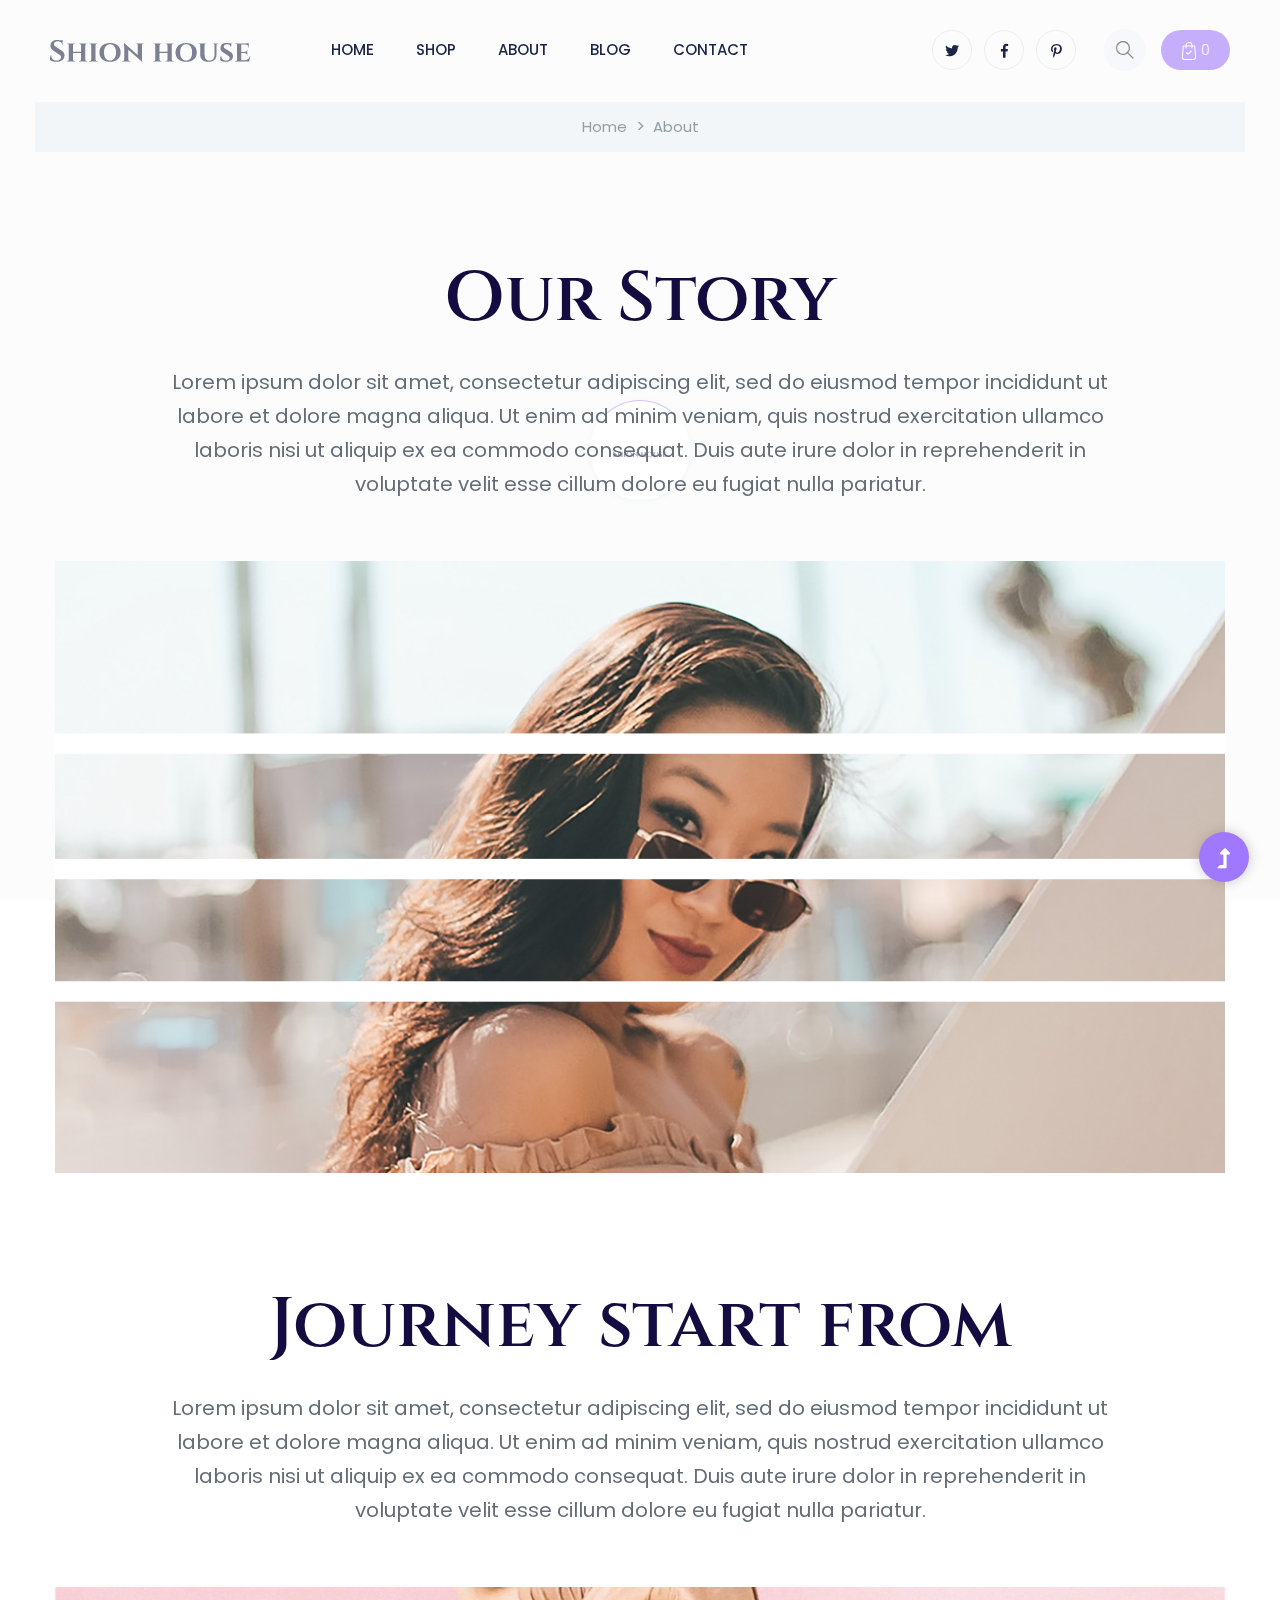
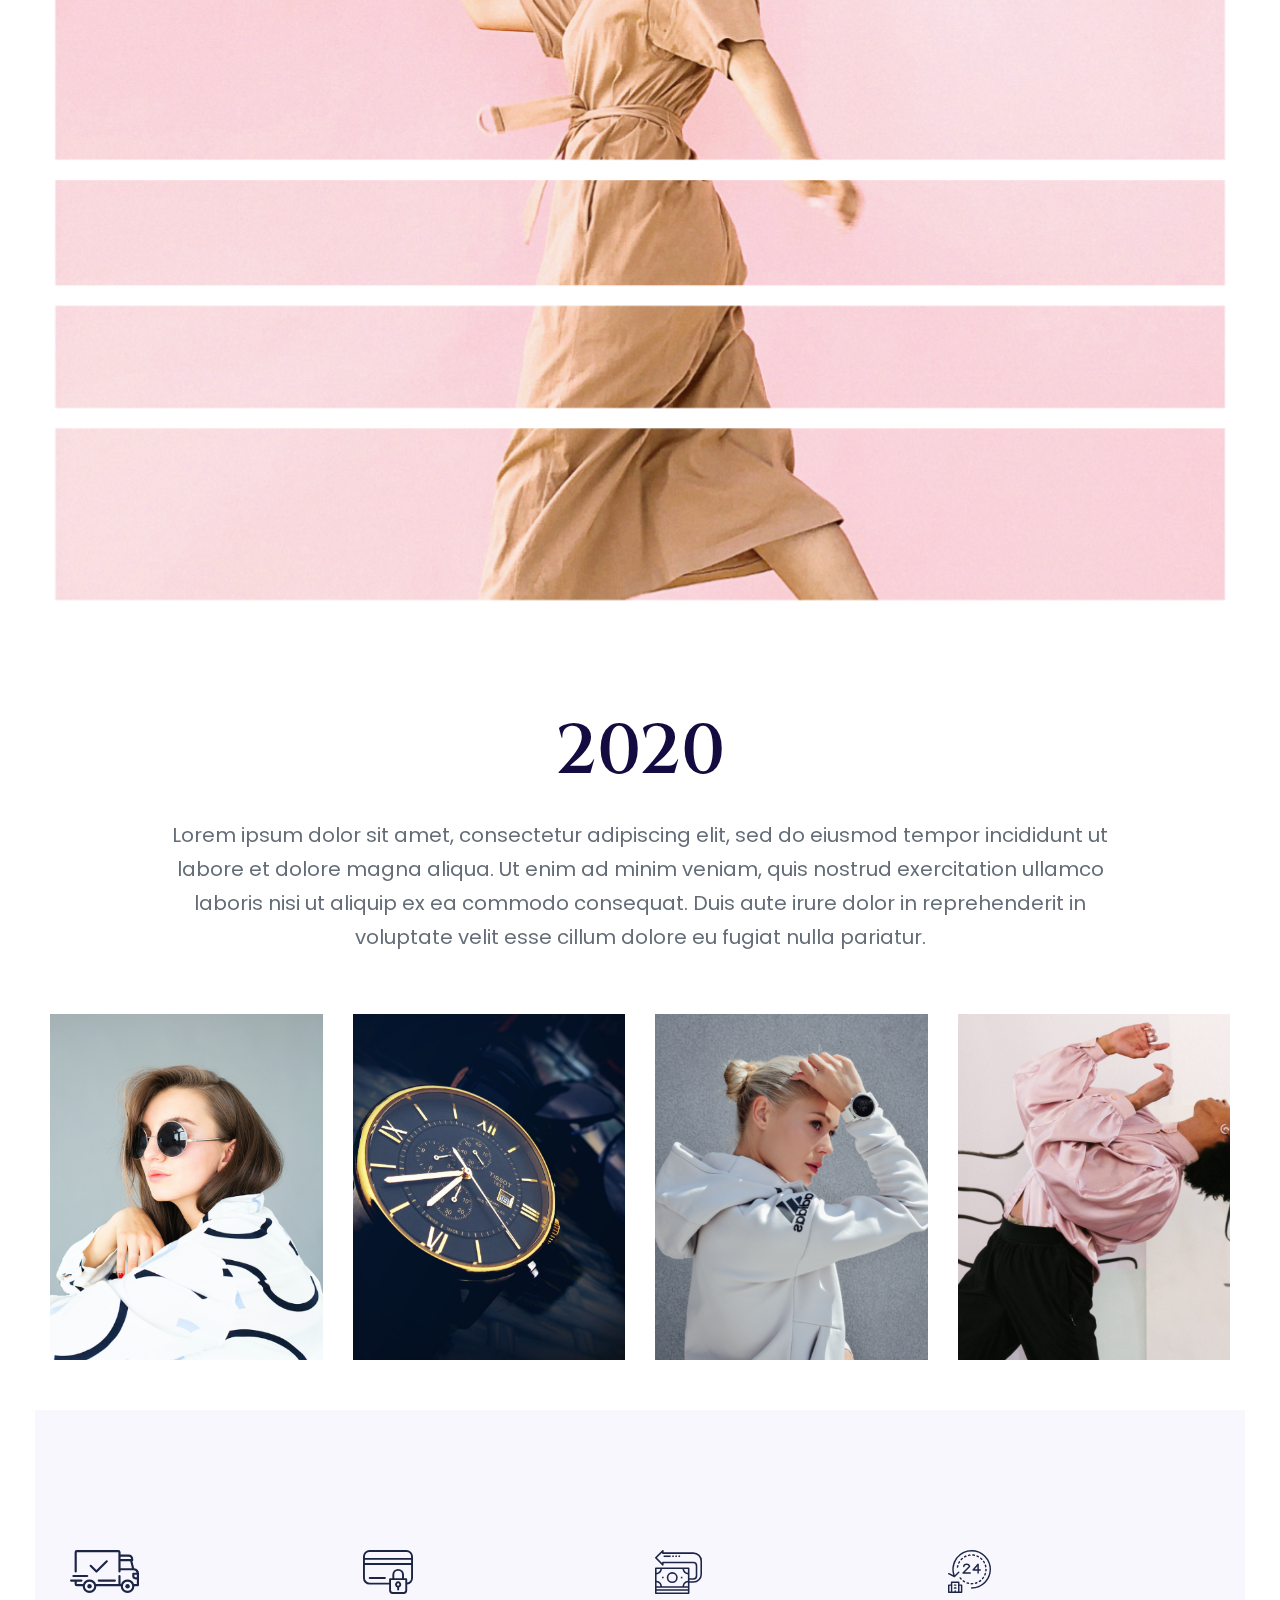
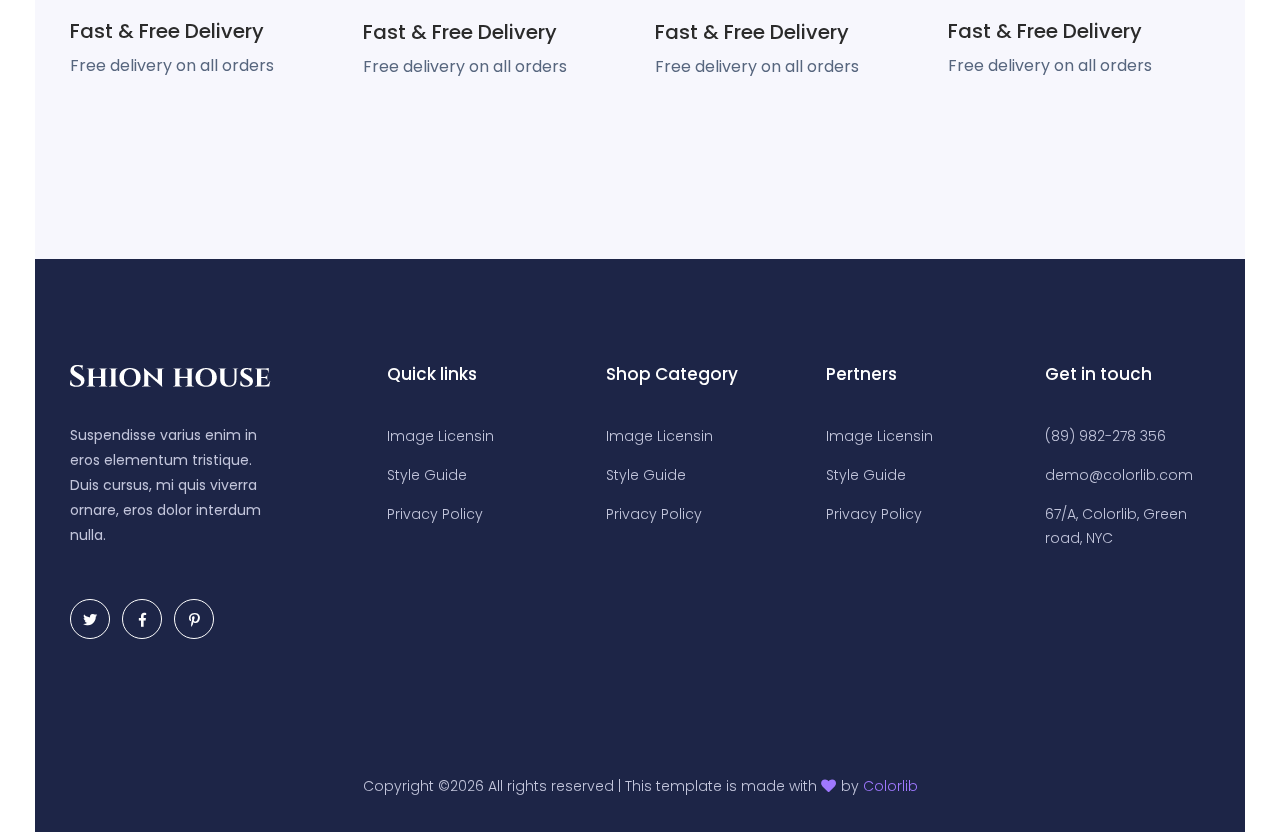
==== about.html @ b3ea2d1a "upload template" ====
<!doctype html>
<html class="no-js" lang="zxx">
<head>
    <meta charset="utf-8">
    <meta http-equiv="x-ua-compatible" content="ie=edge">
    <title>Fashion | Teamplate</title>
    <meta name="description" content="">
    <meta name="viewport" content="width=device-width, initial-scale=1">
    <link rel="manifest" href="site.webmanifest">
    <link rel="shortcut icon" type="image/x-icon" href="assets/img/favicon.ico">

    <!-- CSS here -->
    <link rel="stylesheet" href="assets/css/bootstrap.min.css">
    <link rel="stylesheet" href="assets/css/owl.carousel.min.css">
    <link rel="stylesheet" href="assets/css/slicknav.css">
    <link rel="stylesheet" href="assets/css/flaticon.css">
    <link rel="stylesheet" href="assets/css/progressbar_barfiller.css">
    <link rel="stylesheet" href="assets/css/gijgo.css">
    <link rel="stylesheet" href="assets/css/animate.min.css">
    <link rel="stylesheet" href="assets/css/animated-headline.css">
    <link rel="stylesheet" href="assets/css/magnific-popup.css">
    <link rel="stylesheet" href="assets/css/fontawesome-all.min.css">
    <link rel="stylesheet" href="assets/css/themify-icons.css">
    <link rel="stylesheet" href="assets/css/slick.css">
    <link rel="stylesheet" href="assets/css/nice-select.css">
    <link rel="stylesheet" href="assets/css/style.css">
    
</head>
<body class="full-wrapper">
    <!-- ? Preloader Start -->
    <div id="preloader-active">
        <div class="preloader d-flex align-items-center justify-content-center">
            <div class="preloader-inner position-relative">
                <div class="preloader-circle"></div>
                <div class="preloader-img pere-text">
                    <img src="assets/img/logo/loder.png" alt="">
                </div>
            </div>
        </div>
    </div>
    <!-- Preloader Start-->
    <header>
        <!-- Header Start -->
        <div class="header-area ">
            <div class="main-header header-sticky">
                <div class="container-fluid">
                    <div class="menu-wrapper d-flex align-items-center justify-content-between">
                        <div class="header-left d-flex align-items-center">
                            <!-- Logo -->
                            <div class="logo">
                                <a href="index.html"><img src="assets/img/logo/logo.png" alt=""></a>
                            </div>
                            <!-- Main-menu -->
                            <div class="main-menu  d-none d-lg-block">
                                <nav>
                                    <ul id="navigation">
                                        <li><a href="index.html">Home</a></li> 
                                        <li><a href="shop.html">shop</a></li>
                                        <li><a href="about.html">About</a></li>
                                        <li><a href="blog.html">Blog</a>
                                            <ul class="submenu">
                                                <li><a href="blog.html">Blog</a></li>
                                                <li><a href="blog_details.html">Blog Details</a></li>
                                                <li><a href="elements.html">Elements</a></li>
                                                <li><a href="product_details.html">Product Details</a></li>
                                            </ul>
                                        </li>
                                        <li><a href="contact.html">Contact</a></li>
                                    </ul>
                                </nav>
                            </div>   
                        </div>
                        <div class="header-right1 d-flex align-items-center">
                            <!-- Social -->
                            <div class="header-social d-none d-md-block">
                                <a href="#"><i class="fab fa-twitter"></i></a>
                                <a href="https://bit.ly/sai4ull"><i class="fab fa-facebook-f"></i></a>
                                <a href="#"><i class="fab fa-pinterest-p"></i></a>
                            </div>
                            <!-- Search Box -->
                            <div class="search d-none d-md-block">
                                <ul class="d-flex align-items-center">
                                    <li class="mr-15">
                                        <div class="nav-search search-switch">
                                            <i class="ti-search"></i>
                                        </div>
                                    </li>
                                    <li>
                                        <div class="card-stor">
                                            <img src="assets/img/gallery/card.svg" alt="">
                                            <span>0</span>
                                        </div>
                                    </li>
                                </ul>
                            </div>
                        </div>
                        <!-- Mobile Menu -->
                        <div class="col-12">
                            <div class="mobile_menu d-block d-lg-none"></div>
                        </div>
                    </div>
                </div>
            </div>
        </div>
        <!-- Header End -->
    </header>
    <!-- header end -->
    <main>
        <!-- breadcrumb Start-->
        <div class="page-notification">
            <div class="container">
                <div class="row">
                    <div class="col-lg-12">
                        <nav aria-label="breadcrumb">
                            <ol class="breadcrumb justify-content-center">
                                <li class="breadcrumb-item"><a href="index.html">Home</a></li>
                                <li class="breadcrumb-item"><a href="#">about</a></li> 
                            </ol>
                        </nav>
                    </div>
                </div>
            </div>
        </div>
        <!-- breadcrumb End-->
        <!-- About Area Start -->
        <div class="about-area">
            <div class="container">
                <div class="row justify-content-center">
                    <div class="col-lg-10">
                        <div class="section-tittle mb-60 text-center pt-10">
                            <h2>Our Story</h2>
                            <p class="pera">Lorem ipsum dolor sit amet, consectetur adipiscing elit, sed do eiusmod tempor incididunt ut labore et dolore magna aliqua. Ut enim ad minim veniam, quis nostrud exercitation ullamco laboris nisi ut aliquip ex ea commodo consequat. Duis aute irure dolor in reprehenderit in voluptate velit esse cillum dolore eu fugiat nulla pariatur.</p>
                        </div>
                    </div>
                    <div class="col-lg-12">
                        <div class="about-img pb-bottom">
                            <img src="assets/img/gallery/about1.png" alt="" class="w-100">
                        </div>
                    </div>
                </div>
                <div class="row justify-content-center">
                    <div class="col-lg-10">
                        <div class="section-tittle mb-60 text-center pt-10">
                            <h2>Journey start from</h2>
                            <p class="pera">Lorem ipsum dolor sit amet, consectetur adipiscing elit, sed do eiusmod tempor incididunt ut labore et dolore magna aliqua. Ut enim ad minim veniam, quis nostrud exercitation ullamco laboris nisi ut aliquip ex ea commodo consequat. Duis aute irure dolor in reprehenderit in voluptate velit esse cillum dolore eu fugiat nulla pariatur.</p>
                        </div>
                    </div>
                    <div class="col-lg-12">
                        <div class="about-img pb-bottom">
                            <img src="assets/img/gallery/about2.png" alt="" class="w-100">
                        </div>
                    </div>
                </div>
                <div class="row justify-content-center">
                    <div class="col-lg-10">
                        <div class="section-tittle mb-60 text-center pt-10">
                            <h2>2020</h2>
                            <p class="pera">Lorem ipsum dolor sit amet, consectetur adipiscing elit, sed do eiusmod tempor incididunt ut labore et dolore magna aliqua. Ut enim ad minim veniam, quis nostrud exercitation ullamco laboris nisi ut aliquip ex ea commodo consequat. Duis aute irure dolor in reprehenderit in voluptate velit esse cillum dolore eu fugiat nulla pariatur.</p>
                        </div>
                    </div>
                </div>
            </div>
        </div>
        <!-- About Area End -->
        <!--? Popular Items Start -->
        <div class="popular-items">
            <div class="container-fluid">
                <div class="row">
                    <div class="col-lg-3 col-md-6 col-sm-6">
                        <div class="single-popular-items mb-50 text-center">
                            <div class="popular-img">
                                <img src="assets/img/gallery/popular1.png" alt="">
                                <div class="img-cap">
                                    <span>Glasses</span>
                                </div>
                                <div class="favorit-items">
                                    <a href="#" class="btn">Shop Now</a>
                                </div>
                            </div>
                        </div>
                    </div>
                    <div class="col-lg-3 col-md-6 col-sm-6">
                        <div class="single-popular-items mb-50 text-center">
                            <div class="popular-img">
                                <img src="assets/img/gallery/popular2.png" alt="">
                                <div class="img-cap">
                                    <span>Watches</span>
                                </div>
                                <div class="favorit-items">
                                    <a href="#" class="btn">Shop Now</a>
                                </div>
                            </div>
                        </div>
                    </div>
                    <div class="col-lg-3 col-md-6 col-sm-6">
                        <div class="single-popular-items mb-50 text-center">
                            <div class="popular-img">
                                <img src="assets/img/gallery/popular3.png" alt="">
                                <div class="img-cap">
                                    <span>Jackets</span>
                                </div>
                                <div class="favorit-items">
                                    <a href="#" class="btn">Shop Now</a>
                                </div>
                            </div>
                        </div>
                    </div>
                    <div class="col-lg-3 col-md-6 col-sm-6">
                        <div class="single-popular-items mb-50 text-center">
                            <div class="popular-img">
                                <img src="assets/img/gallery/popular4.png" alt="">
                                <div class="img-cap">
                                    <span>Clothes</span>
                                </div>
                                <div class="favorit-items">
                                    <a href="#" class="btn">Shop Now</a>
                                </div>
                            </div>
                        </div>
                    </div>
                </div>
            </div>
        </div>
        <!-- Popular Items End -->
        <!--? Services Area Start -->
        <div class="categories-area section-padding40 gray-bg">
            <div class="container-fluid">
                <div class="row">
                    <div class="col-lg-3 col-md-6 col-sm-6">
                        <div class="single-cat mb-50">
                            <div class="cat-icon">
                                <img src="assets/img/icon/services1.svg" alt="">
                            </div>
                            <div class="cat-cap">
                                <h5>Fast & Free Delivery</h5>
                                <p>Free delivery on all orders</p>
                            </div>
                        </div>
                    </div>
                    <div class="col-lg-3 col-md-6 col-sm-6">
                        <div class="single-cat mb-50">
                            <div class="cat-icon">
                                <img src="assets/img/icon/services2.svg" alt="">
                            </div>
                            <div class="cat-cap">
                                <h5>Fast & Free Delivery</h5>
                                <p>Free delivery on all orders</p>
                            </div>
                        </div>
                    </div>
                    <div class="col-lg-3 col-md-6 col-sm-6">
                        <div class="single-cat mb-30">
                            <div class="cat-icon">
                                <img src="assets/img/icon/services3.svg" alt="">
                            </div>
                            <div class="cat-cap">
                                <h5>Fast & Free Delivery</h5>
                                <p>Free delivery on all orders</p>
                            </div>
                        </div>
                    </div>
                    <div class="col-lg-3 col-md-6 col-sm-6">
                        <div class="single-cat">
                            <div class="cat-icon">
                                <img src="assets/img/icon/services4.svg" alt="">
                            </div>
                            <div class="cat-cap">
                                <h5>Fast & Free Delivery</h5>
                                <p>Free delivery on all orders</p>
                            </div>
                        </div>
                    </div>
                </div>
            </div>
        </div>
        <!--? Services Area End -->
    </main>

    <footer>
        <!-- Footer Start-->
        <div class="footer-area footer-padding">
            <div class="container-fluid ">
                <div class="row d-flex justify-content-between">
                    <div class="col-xl-3 col-lg-3 col-md-8 col-sm-8">
                     <div class="single-footer-caption mb-50">
                       <div class="single-footer-caption mb-30">
                          <!-- logo -->
                          <div class="footer-logo mb-35">
                           <a href="index.html"><img src="assets/img/logo/logo2_footer.png" alt=""></a>
                       </div>
                       <div class="footer-tittle">
                           <div class="footer-pera">
                               <p>Suspendisse varius enim in eros elementum tristique. Duis cursus, mi quis viverra ornare, eros dolor interdum nulla.</p>
                           </div>
                       </div>
                       <!-- social -->
                       <div class="footer-social">
                        <a href="#"><i class="fab fa-twitter"></i></a>
                        <a href="https://bit.ly/sai4ull"><i class="fab fa-facebook-f"></i></a>
                        <a href="#"><i class="fab fa-pinterest-p"></i></a>
                    </div>
                </div>
            </div>
        </div>
        <div class="col-xl-2 col-lg-2 col-md-4 col-sm-4">
            <div class="single-footer-caption mb-50">
                <div class="footer-tittle">
                    <h4>Quick links</h4>
                    <ul>
                        <li><a href="#">Image Licensin</a></li>
                        <li><a href="#">Style Guide</a></li>
                        <li><a href="#">Privacy Policy</a></li>
                    </ul>
                </div>
            </div>
        </div>
        <div class="col-xl-2 col-lg-2 col-md-4 col-sm-4">
            <div class="single-footer-caption mb-50">
                <div class="footer-tittle">
                    <h4>Shop Category</h4>
                    <ul>
                        <li><a href="#">Image Licensin</a></li>
                        <li><a href="#">Style Guide</a></li>
                        <li><a href="#">Privacy Policy</a></li>
                    </ul>
                </div>
            </div>
        </div>
        <div class="col-xl-2 col-lg-2 col-md-4 col-sm-4">
            <div class="single-footer-caption mb-50">
                <div class="footer-tittle">
                    <h4>Pertners</h4>
                    <ul>
                        <li><a href="#">Image Licensin</a></li>
                        <li><a href="#">Style Guide</a></li>
                        <li><a href="#">Privacy Policy</a></li>
                    </ul>
                </div>
            </div>
        </div>
        <div class="col-xl-2 col-lg-3 col-md-4 col-sm-4">
            <div class="single-footer-caption mb-50">
                <div class="footer-tittle">
                    <h4>Get in touch</h4>
                    <ul>
                        <li><a href="#">(89) 982-278 356</a></li>
                        <li><a href="#">demo@colorlib.com</a></li>
                        <li><a href="#">67/A, Colorlib, Green road, NYC</a></li>
                    </ul>
                </div>
            </div>
        </div>
    </div>
</div>
</div>
<!-- footer-bottom area -->
<div class="footer-bottom-area">
    <div class="container">
        <div class="footer-border">
           <div class="row d-flex align-items-center">
               <div class="col-xl-12 ">
                   <div class="footer-copy-right text-center">
                       <p><!-- Link back to Colorlib can't be removed. Template is licensed under CC BY 3.0. -->
                          Copyright &copy;<script>document.write(new Date().getFullYear());</script> All rights reserved | This template is made with <i class="fa fa-heart" aria-hidden="true"></i> by <a href="https://colorlib.com" target="_blank">Colorlib</a>
                          <!-- Link back to Colorlib can't be removed. Template is licensed under CC BY 3.0. --></p>
                      </div>
                  </div>
              </div>
          </div>
      </div>
  </div>
  <!-- Footer End-->
</footer>
<!--? Search model Begin -->
<div class="search-model-box">
    <div class="h-100 d-flex align-items-center justify-content-center">
        <div class="search-close-btn">+</div>
        <form class="search-model-form">
            <input type="text" id="search-input" placeholder="Searching key.....">
        </form>
    </div>
</div>
<!-- Search model end -->
<!-- Scroll Up -->
<div id="back-top" >
    <a title="Go to Top" href="#"> <i class="fas fa-level-up-alt"></i></a>
</div>

<!-- JS here -->
<!-- Jquery, Popper, Bootstrap -->
<script src="./assets/js/vendor/modernizr-3.5.0.min.js"></script>
<script src="./assets/js/vendor/jquery-1.12.4.min.js"></script>
<script src="./assets/js/popper.min.js"></script>
<script src="./assets/js/bootstrap.min.js"></script>

<!-- Slick-slider , Owl-Carousel ,slick-nav -->
<script src="./assets/js/owl.carousel.min.js"></script>
<script src="./assets/js/slick.min.js"></script>
<script src="./assets/js/jquery.slicknav.min.js"></script>

<!-- One Page, Animated-HeadLin, Date Picker -->
<script src="./assets/js/wow.min.js"></script>
<script src="./assets/js/animated.headline.js"></script>
<script src="./assets/js/jquery.magnific-popup.js"></script>
<script src="./assets/js/gijgo.min.js"></script>

<!-- Nice-select, sticky,Progress -->
<script src="./assets/js/jquery.nice-select.min.js"></script>
<script src="./assets/js/jquery.sticky.js"></script>
<script src="./assets/js/jquery.barfiller.js"></script>

<!-- counter , waypoint,Hover Direction -->
<script src="./assets/js/jquery.counterup.min.js"></script>
<script src="./assets/js/waypoints.min.js"></script>
<script src="./assets/js/jquery.countdown.min.js"></script>
<script src="./assets/js/hover-direction-snake.min.js"></script>

<!-- contact js -->
<script src="./assets/js/contact.js"></script>
<script src="./assets/js/jquery.form.js"></script>
<script src="./assets/js/jquery.validate.min.js"></script>
<script src="./assets/js/mail-script.js"></script>
<script src="./assets/js/jquery.ajaxchimp.min.js"></script>

<!-- Jquery Plugins, main Jquery -->	
<script src="./assets/js/plugins.js"></script>
<script src="./assets/js/main.js"></script>

</body>
</html>
---- assets/css/flaticon.css ----
/*
  	Flaticon icon font: Flaticon
  	Creation date: 03/06/2020 12:20
  	*/

@font-face {
  font-family: "Flaticon";
  src: url("../fonts/Flaticon.eot");
  src: url("../fonts/Flaticon.eot?#iefix") format("embedded-opentype"),
       url("../fonts/Flaticon.woff2") format("woff2"),
       url("../fonts/Flaticon.woff") format("woff"),
       url("../fonts/Flaticon.ttf") format("truetype"),
       url("../fonts/Flaticon.svg#Flaticon") format("svg");
  font-weight: normal;
  font-style: normal;
}

@media screen and (-webkit-min-device-pixel-ratio:0) {
  @font-face {
    font-family: "Flaticon";
    src: url("../fonts/Flaticon.svg#Flaticon") format("svg");
  }
}

[class^="flaticon-"]:before, [class*=" flaticon-"]:before,
[class^="flaticon-"]:after, [class*=" flaticon-"]:after {   
  font-family: Flaticon;
font-style: normal;
}

.flaticon-null:before { content: "\f100"; }
.flaticon-null-1:before { content: "\f101"; }
.flaticon-null-2:before { content: "\f102"; }
.flaticon-null-3:before { content: "\f103"; }
---- assets/css/progressbar_barfiller.css ----
/* Custom Code skills */
.single-skill{
  display: flex;
}

.single-skill span {
	color: #79838b;
	font-size: 13px;
	font-weight: 300;
	letter-spacing: 0;
	margin-bottom: 14px;
	display: block;
}
.single-skill .bar-progress {
	width: 100%;
}
.single-skill .bar-title {
  width: 20%;
  margin-bottom: 19px;
}

.skills-content {
  padding-top: 200px;
  padding-left: 70px;
}

.skills-shape-bg {
  height: 651px;
  width: 868px;
  position: absolute;
  content: "";
  border: 2px solid #4d4d4d;
  left: 40%;
  top: 255px;
}

.skills-shape-bg::before {
  position: absolute;
  content: "";
  height: 465px;
  width: 300px;
  border: 2px solid #4d4d4d;
  left: -35%;
  top: 50%;
  transform: translateY(-50%);
  border-right: 0;
}



/* Default */
.barfiller {
	width: 100%;
	height: 10px;
	background: #f6f9fc;
  position: relative;
  border-radius: 5px;
}

.barfiller .fill {
  display: block;
  position: relative;
  width: 0px;
  height: 100%;
  background: #333;
  z-index: 1;
  border-radius: 5px;
}

.barfiller .tipWrap { display: none; }

.barfiller .tip {
  margin-top: -28px;
  padding: 2px 4px;
  font-size: 16px;
  color: #09cc7f;
  left: 0px;
  position: absolute;
  z-index: 2;
  background: transparent;
  font-weight: 800;
}

.barfiller .tip:after {
  border: solid;
  border-color: rgba(0,0,0,.8) transparent;
  border-width: 6px 6px 0 6px;
  content: "";
  display: block;
  position: absolute;
  left: 9px;
  top: 100%;
  z-index: 9;
  display: none;
  
}
---- assets/css/gijgo.css ----
.gj-button {
    background-color: #f5f5f5;
    border: 1px solid #ddd;
    color: #000;
    border-radius: 3px;
    padding: 6px 10px;
    cursor: pointer;
}

.gj-unselectable {
    -webkit-touch-callout: none;
    -webkit-user-select: none;
    -khtml-user-select: none;
    -moz-user-select: none;
    -ms-user-select: none;
    user-select: none;
}

.gj-row {
    display: -webkit-box;
    display: -ms-flexbox;
    display: flex;
    -ms-flex-wrap: wrap;
    flex-wrap: wrap;
}

.gj-margin-left-5 {
    margin-left: 5px;
}

.gj-margin-left-10 {
    margin-left: 10px;
}

.gj-width-full {
    width: 100%;
}

.gj-cursor-pointer {
    cursor: pointer;
}

.gj-text-align-center {
    text-align: center;
}

.gj-font-size-16 {
    font-size: 16px;
}

.gj-hidden {
    display: none;
}

/** Material Design */
.gj-button-md {
    background: 0 0;
    border: none;
    border-radius: 2px;
    color: rgba(0, 0, 0, 0.87);
    position: relative;
    height: 36px;
    margin: 0;
    min-width: 64px;
    padding: 0 16px;
    display: inline-block;
    font-family: "Roboto","Helvetica","Arial",sans-serif;
    font-size: 1rem;
    font-weight: 500;
    text-transform: uppercase;
    letter-spacing: 0;
    overflow: hidden;
    will-change: box-shadow;
    transition: box-shadow .2s cubic-bezier(.4,0,1,1),background-color .2s cubic-bezier(.4,0,.2,1),color .2s cubic-bezier(.4,0,.2,1);
    outline: none;
    cursor: pointer;
    text-decoration: none;
    text-align: center;
    line-height: 36px;
    vertical-align: middle;
    overflow: hidden;
    -webkit-user-select: none;
    -moz-user-select: none;
    -ms-user-select: none;
    user-select: none;
}

.gj-button-md:hover {
    background-color: rgba(158,158,158,.2);
}

.gj-button-md:disabled {
    color: rgba(0,0,0,.26);
    background: 0 0;
}

.gj-button-md .material-icons,
.gj-button-md .gj-icon {
    vertical-align: middle;
    /*font-size: 1.3rem;
    margin-right: 4px;*/
}

.gj-button-md.gj-button-md-icon {
    width: 24px;
    height: 31px;
    min-width: 24px;
    padding: 0px;
    display: table;
}

.gj-button-md.gj-button-md-icon .material-icons,
.gj-button-md.gj-button-md-icon .gj-icon {
    display: table-cell;
    margin-right: 0px;
    width: 24px;
    height: 24px;
}

.gj-button-md.active {
    background-color: rgba(158,158,158,.4);
}

.gj-button-md-group {
    position: relative;
    display: inline-block;
    vertical-align: middle;
}
.gj-textbox-md {
	/* border: none; */
	/* border-bottom: 1px solid rgba(0,0,0,.42); */
	display: block;
	font-family: "Helvetica","Arial",sans-serif;
	font-size: 16px;
	line-height: 16px;
	/* padding: 4px 0px; */
	margin: 0;
	/* width: 100%; */
	background: 0 0;
	/* text-align: ; */
	color: rgba(0,0,0,.87);
	padding-left: 44px;
	border: 1px solid #dca73a;
	/* padding: 15px 15px; */
	/* text-align: center; */
	width: 177px;
	height: 55px;
	border-radius: 5px;
}
.gj-textbox-md:focus,
.gj-textbox-md:active {
    /* border-bottom: 2px solid rgba(0,0,0,.42); */
    outline: none;
}

.gj-textbox-md::placeholder {
    color: #8e8e8e;
}

.gj-textbox-md:-ms-input-placeholder {
    color: #8e8e8e;
}

.gj-textbox-md::-ms-input-placeholder {
    color: #8e8e8e;
}

.gj-md-spacer-24 {
    min-width: 24px;
    width: 24px;
    display: inline-block;
}

.gj-md-spacer-32 {
    min-width: 32px;
    width: 32px;
    display: inline-block;
}

.gj-modal {
    position: fixed;
    top: 0;
    right: 0;
    bottom: 0;
    left: 0;
    z-index: 1203;
    display: none;
    overflow: hidden;
    -webkit-overflow-scrolling: touch;
    outline: 0;
    background-color: rgba(0, 0, 0, 0.54118);
    transition: 200ms ease opacity;
    will-change: opacity;
}

/* List */
ul.gj-list li [data-role="wrapper"] {
    display: table;
    width: 100%;
}

ul.gj-list li [data-role="checkbox"] {
    display: table-cell;
    vertical-align:middle;
    text-align:center;
}

ul.gj-list li [data-role="image"] {
    display: table-cell;
    vertical-align:middle;
    text-align:center;
}

ul.gj-list li [data-role="display"] {
    display: table-cell;
    vertical-align:middle;
    cursor: pointer;
}

ul.gj-list li [data-role="display"]:empty:before {
  content: "\200b"; /* unicode zero width space character */
}

/* List - Bootstrap */
ul.gj-list-bootstrap {
    padding-left: 0px;
    margin-bottom: 0px;
}

ul.gj-list-bootstrap li {
    padding: 0px;
}

ul.gj-list-bootstrap li [data-role="wrapper"] {
    padding: 0px 10px;
}

ul.gj-list-bootstrap li [data-role="checkbox"] {
    width: 24px;
    padding: 3px;
}

ul.gj-list-bootstrap li [data-role="image"] {
    width: 24px;
    height: 24px;
}

ul.gj-list-bootstrap li [data-role="display"] {
    padding: 8px 0px 8px 4px;
}

.list-group-item.active ul li, .list-group-item.active:focus ul li, .list-group-item.active:hover ul li {
    text-shadow: none;
    color:initial;
}

/* List - Material Design */
ul.gj-list-md {
    padding: 0px;
    list-style: none;
    list-style-type: none;
    line-height: 24px;
    letter-spacing: 0;
    color: #616161; /* Gray 700 */
}

ul.gj-list-md li {
    display: list-item;
    list-style-type: none;
    padding: 0px;
    min-height: unset;
    box-sizing: border-box;
    align-items: center;
    cursor: default;
    overflow: hidden;

    font-family: "Roboto","Helvetica","Arial",sans-serif;
    font-size: 16px;
    font-weight: 400;
    letter-spacing: .04em;
    line-height: 1;
    
    -webkit-flex-direction: row;
    -ms-flex-direction: row;
    flex-direction: row;
    -webkit-flex-wrap: nowrap;
    -ms-flex-wrap: nowrap;
    flex-wrap: nowrap;
}

ul.gj-list-md li [data-role="checkbox"] {
    height: 24px;
    width: 24px;
}

ul.gj-list-md li [data-role="image"] {
    height: 24px;
    width: 24px;
}

ul.gj-list-md li [data-role="display"] {
    padding: 8px 0px 8px 5px;
    order: 0;
    flex-grow: 2;
    text-decoration: none;
    box-sizing: border-box;
    align-items: center;
    text-align: left;
    color: rgba(0,0,0,.87);
}

ul.gj-list-md li.disabled>[data-role="wrapper"]>[data-role="display"] {
    color: #9E9E9E; /* Gray 500 */
}

.gj-list-md-active {
    background: #e0e0e0;
    color: #3f51b5;
}


/* Picker */
.gj-picker {
    position: absolute;
    z-index: 1203;
    background-color: #fff;
}

.gj-picker .selected {
    color: #fff;
}

/* Material Design */
.gj-picker-md {
    font-family: "Roboto","Helvetica","Arial",sans-serif;
    font-size: 16px;
    font-weight: 400;
    letter-spacing: .04em;
    line-height: 1;
    color: rgba(0,0,0,.87);
    border: 1px solid #E0E0E0;
}

.gj-modal .gj-picker-md {
    border: 0px;
}

.gj-picker-md [role="header"] {
    color: rgba(255, 255, 255, 0.54);
    display: flex;
    background: #2196f3;
    align-items: baseline;
    user-select: none;
    justify-content: center;
}

.gj-picker-md [role="footer"] {
    float: right;
    padding: 10px;
}

.gj-picker-md [role="footer"] button.gj-button-md {
    color: #2196f3;
    font-weight: bold;
    font-size: 13px;
}

/* Bootstrap */
.gj-picker-bootstrap {
    border-radius: 4px;
    border: 1px solid #E0E0E0;
}

.gj-picker-bootstrap .selected {
    color: #888;
}

.gj-picker-bootstrap [role="header"] {
    background: #eee;
    color: #AAA;
}
@font-face {
    font-family: 'gijgo-material';
    src: url('../fonts/gijgo-material.eot?235541');
    src: url('../fonts/gijgo-material.eot?235541#iefix') format('embedded-opentype'), url('../fonts/gijgo-material.ttf?235541') format('truetype'), url('../fonts/gijgo-material.woff?235541') format('woff'), url('../fonts/gijgo-material.svg?235541#gijgo-material') format('svg');
    font-weight: normal;
    font-style: normal;
}

.gj-icon {
    /* use !important to prevent issues with browser extensions that change fonts */
    font-family: 'gijgo-material' !important;
    font-size: 24px;
    speak: none;
    font-style: normal;
    font-weight: normal;
    font-variant: normal;
    text-transform: none;
    line-height: 1;
    /* Enable Ligatures ================ */
    letter-spacing: 0;
    -webkit-font-feature-settings: "liga";
    -moz-font-feature-settings: "liga=1";
    -moz-font-feature-settings: "liga";
    -ms-font-feature-settings: "liga" 1;
    font-feature-settings: "liga";
    -webkit-font-variant-ligatures: discretionary-ligatures;
    font-variant-ligatures: discretionary-ligatures;
    /* Better Font Rendering =========== */
    -webkit-font-smoothing: antialiased;
    -moz-osx-font-smoothing: grayscale;
}

.gj-icon.undo:before {
    content: "\e900";
}

.gj-icon.vertical-align-top:before {
    content: "\e901";
}

.gj-icon.vertical-align-center:before {
    content: "\e902";
}

.gj-icon.vertical-align-bottom:before {
    content: "\e903";
}

.gj-icon.arrow-dropup:before {
    content: "\e904";
}

.gj-icon.clock:before {
    content: "\e905";
}

.gj-icon.refresh:before {
    content: "\e906";
}

.gj-icon.last-page:before {
    content: "\e907";
}

.gj-icon.first-page:before {
    content: "\e908";
}

.gj-icon.cancel:before {
    content: "\e909";
}

.gj-icon.clear:before {
    content: "\e90a";
}

.gj-icon.check-circle:before {
    content: "\e90b";
}

.gj-icon.delete:before {
    content: "\e90c";
}

.gj-icon.arrow-upward:before {
    content: "\e90d";
}

.gj-icon.arrow-forward:before {
    content: "\e90e";
}

.gj-icon.arrow-downward:before {
    content: "\e90f";
}

.gj-icon.arrow-back:before {
    content: "\e910";
}

.gj-icon.list-numbered:before {
    content: "\e911";
}

.gj-icon.list-bulleted:before {
    content: "\e912";
}

.gj-icon.indent-increase:before {
    content: "\e913";
}

.gj-icon.indent-decrease:before {
    content: "\e914";
}

.gj-icon.redo:before {
    content: "\e915";
}

.gj-icon.align-right:before {
    content: "\e916";
}

.gj-icon.align-left:before {
    content: "\e917";
}

.gj-icon.align-justify:before {
    content: "\e918";
}

.gj-icon.align-center:before {
    content: "\e919";
}

.gj-icon.strikethrough:before {
    content: "\e91a";
}

.gj-icon.italic:before {
    content: "\e91b";
}

.gj-icon.underlined:before {
    content: "\e91c";
}

.gj-icon.bold:before {
    content: "\e91d";
}

.gj-icon.arrow-dropdown:before {
    content: "\e91e";
}

.gj-icon.done:before {
    content: "\e91f";
}

.gj-icon.pencil:before {
    content: "\e920";
}

.gj-icon.minus:before {
    content: "\e921";
}

.gj-icon.plus:before {
    content: "\e922";
}

.gj-icon.chevron-up:before {
    content: "\e923";
}

.gj-icon.chevron-right:before {
    content: "\e924";
}

.gj-icon.chevron-down:before {
    content: "\e925";
}

.gj-icon.chevron-left:before {
    content: "\e926";
}

.gj-icon.event:before {
    content: "\e927";
}
.gj-draggable {
    cursor: move;
}
.gj-resizable-handle {
    position: absolute;
    font-size: 0.1px;
    display: block;
    -ms-touch-action: none;
    touch-action: none;
    z-index: 1203;
}

.gj-resizable-n {
    cursor: n-resize;
    height: 7px;
    width: 100%;
    top: -5px;
    left: 0;
}
.gj-resizable-e {
    cursor: e-resize;
    width: 7px;
    right: -5px;
    top: 0;
    height: 100%;
}
.gj-resizable-s {
    cursor: s-resize;
    height: 7px;
    width: 100%;
    bottom: -5px;
    left: 0;
}
.gj-resizable-w {
	cursor: w-resize;
	width: 7px;
	left: -5px;
	top: 0;
	height: 100%;
}
.gj-resizable-se {
	cursor: se-resize;
	width: 12px;
	height: 12px;
	right: 1px;
	bottom: 1px;
}
.gj-resizable-sw {
	cursor: sw-resize;
	width: 9px;
	height: 9px;
	left: -5px;
	bottom: -5px;
}
.gj-resizable-nw {
	cursor: nw-resize;
	width: 9px;
	height: 9px;
	left: -5px;
	top: -5px;
}
.gj-resizable-ne {
	cursor: ne-resize;
	width: 9px;
	height: 9px;
	right: -5px;
	top: -5px;
}

.gj-dialog-footer {
    position: absolute;
    bottom: 0px;
    width: 100%;
    margin-top: 0px;
}

.gj-dialog-scrollable [data-role="body"] {
    overflow-x: hidden;
    overflow-y: scroll;
}

/** Bootstrap 3 **/
.gj-dialog-bootstrap {
    overflow: hidden;
    z-index: 1202;
}

.gj-dialog-bootstrap [data-role="title"] {
    display: inline;
}
.gj-dialog-bootstrap [data-role="close"] {
    line-height: 1.42857143;
}

/** Bootstrap 4 **/
.gj-dialog-bootstrap4 {
    overflow: hidden;
    z-index: 1202;
}

.gj-dialog-bootstrap4 [data-role="title"] {
    display: inline;
}
.gj-dialog-bootstrap4 [data-role="close"] {
    line-height: 1.5;
}

/** Material Design **/
.gj-dialog-md {
    background-color: #FFF;
    overflow: hidden;
    border: none;
    box-shadow: 0 11px 15px -7px rgba(0,0,0,.2), 0 24px 38px 3px rgba(0,0,0,.14), 0 9px 46px 8px rgba(0,0,0,.12);
    box-sizing: border-box;
    position: relative;
    display: -webkit-box;
    display: -webkit-flex;
    display: -ms-flexbox;
    display: flex;
    -webkit-box-orient: vertical;
    -webkit-box-direction: normal;
    -webkit-flex-direction: column;
    -ms-flex-direction: column;
    flex-direction: column;
    -webkit-background-clip: padding-box;
    background-clip: padding-box;
    outline: 0;
    z-index: 1202;
}

.gj-dialog-md-header {
    padding: 24px 24px 0px 24px;
    font-family: "Roboto","Helvetica","Arial",sans-serif;
}

.gj-dialog-md-title {
    margin: 0;
    font-weight: 400;
    display: inline;
    line-height: 28px;
    font-size: 20px;
}

.gj-dialog-md-close {
    -webkit-appearance: none;
    padding: 0;
    cursor: pointer;
    background: 0 0;
    border: 0;
    float: right;
    line-height: 28px;
    font-size: 28px;
}

.gj-dialog-md-body {
    padding: 20px 24px 24px 24px;
    color: rgba(0,0,0,.54);
    font-family: "Helvetica","Arial",sans-serif;
    font-size: 14px;
    font-weight: 400;
    line-height: 20px;
}

.gj-dialog-md-footer {
    padding: 8px 8px 8px 24px;
    display: -webkit-flex;
    display: -ms-flexbox;
    display: flex;
    -webkit-flex-direction: row-reverse;
    -ms-flex-direction: row-reverse;
    flex-direction: row-reverse;
    -webkit-flex-wrap: wrap;
    -ms-flex-wrap: wrap;
    flex-wrap: wrap;

    box-sizing: border-box;
}

.gj-dialog-md-footer>*:first-child {
    margin-right: 0;
}

.gj-dialog-md-footer>* {
    margin-right: 8px;
    height: 36px;
}
DIV.gj-grid-wrapper {
    margin: auto;
    position: relative;
    clear:both;
    z-index: 1;
}

TABLE.gj-grid {
    margin: auto;    
    border-collapse: collapse;
    width: 100%;
    table-layout: fixed;
}

TABLE.gj-grid THEAD TH [data-role="selectAll"] {
    margin: auto;
}

TABLE.gj-grid THEAD TH [data-role="title"] {
    display: inline-block;
}

TABLE.gj-grid THEAD TH [data-role="sorticon"] {
    display: inline-block;
}

TABLE.gj-grid THEAD TH {
    overflow: hidden;
    text-overflow: ellipsis;
}

TABLE.gj-grid.autogrow-header-row THEAD TH {
    overflow: auto;
    text-overflow: initial;
    white-space: pre-wrap;
    -ms-word-break: break-word;
    word-break: break-word;
}

TABLE.gj-grid > tbody > tr > td {
    overflow: hidden;
    position: relative;
}

table.gj-grid tbody div[data-role="display"] {
    vertical-align: middle;
    text-indent: 0;
    white-space: pre-wrap;
    -ms-word-break: break-word;
    word-break: break-word;
}

table.gj-grid.fixed-body-rows tbody div[data-role="display"] {
    overflow: hidden;
    text-overflow: ellipsis;
    white-space: nowrap;
    -ms-word-break: initial;
    word-break: initial;
}

table.gj-grid tfoot DIV[data-role="display"] {
    vertical-align: middle;
    text-indent: 0;
    display: flex;
}

TABLE.gj-grid .fa {
    padding: 2px;
}

TABLE.gj-grid > tbody > tr > td > div {
    padding: 2px;
    overflow: hidden;
}

DIV.gj-grid-wrapper DIV.gj-grid-loading-cover
{
    background: #BBBBBB;
    opacity: 0.5;
    position: absolute;
    vertical-align: middle;
}

DIV.gj-grid-wrapper DIV.gj-grid-loading-text
{
    position: absolute;
    font-weight: bold;
}

/* Bootstrap Theme */
table.gj-grid-bootstrap thead th {
    background-color: #f5f5f5;
    vertical-align:middle;
}

table.gj-grid-bootstrap thead th [data-role="sorticon"] {
    margin-left: 5px;
}

table.gj-grid-bootstrap thead th [data-role="sorticon"] i.gj-icon,
table.gj-grid-bootstrap thead th [data-role="sorticon"] i.material-icons {
    position: absolute;
    font-size: 20px;
    top: 15px;
}

table.gj-grid-bootstrap tbody tr td div[data-role="display"] {
    padding: 0px;
}

.gj-grid-bootstrap-4 .gj-checkbox-bootstrap {
    display: inline-block;
    padding-top: 2px;
}

.gj-grid-bootstrap-4 tbody tr.active {
    background-color: rgba(0,0,0,.075);
}

/* Material Design Theme */
.gj-grid-md {
    position: relative;
    border: 1px solid #e0e0e0;
    border-collapse: collapse;
    white-space: nowrap;
    font-size: 13px;
    font-family: "Roboto","Helvetica","Arial",sans-serif;
    background-color: #fff;
}

.gj-grid-md td:first-of-type, .gj-grid-md th:first-of-type {
    padding-left: 24px;
}

.gj-grid-md th {
    position: relative;
    vertical-align: bottom;
    font-weight: 700;
    line-height: 31px;
    letter-spacing: 0;
    height: 56px;
    font-size: 12px;
    color: rgba(0,0,0,.54);
    padding-bottom: 8px;
    box-sizing: border-box;
    padding: 12px 18px;
    text-align: right;
}

.gj-grid-md td {
    position: relative;
    height: 48px;
    border-top: 1px solid #e0e0e0;
    border-bottom: 1px solid #e0e0e0;
    padding: 12px 18px;
    box-sizing: border-box;
    text-align: left;
    color: rgba(0,0,0,.87);
}

.gj-grid-md tbody tr {
    position: relative;
    height: 48px;
    transition-duration: .28s;
    transition-timing-function: cubic-bezier(.4,0,.2,1);
    transition-property: background-color;
}

.gj-grid-md tbody tr:hover {
    background-color: #EEEEEE; /* Gray 200 */
}

.gj-grid-md tbody tr.gj-grid-md-select {
    background-color: #F5F5F5; /* Grey 100 */
}


table.gj-grid-md thead th [data-role="sorticon"] {
    margin-left: 5px;
}

table.gj-grid-md thead th [data-role="sorticon"] i.gj-icon,
table.gj-grid-md thead th [data-role="sorticon"] i.material-icons {
    position: absolute;
    font-size: 16px;
    top: 19px;
}

table.gj-grid-md thead th.gj-grid-select-all {
    padding-bottom: 3px;
}
/* Hide all prioritized columns by default */
@media only all {
	th.display-1120,
	td.display-1120,
	th.display-960,
	td.display-960,
	th.display-800,
	td.display-800,
	th.display-640,
	td.display-640,
	th.display-480,
	td.display-480,
	th.display-320,
	td.display-320 {
		display: none;
	}
}

/* Show at 320px (20em x 16px) */
@media screen and (min-width: 20em) {
	TABLE.gj-grid-bootstrap th.display-320,
	TABLE.gj-grid-bootstrap td.display-320 {
		display: table-cell;
	}
}
/* Show at 480px (30em x 16px) */
@media screen and (min-width: 30em) {
	TABLE.gj-grid-bootstrap th.display-480,
	TABLE.gj-grid-bootstrap td.display-480 {
		display: table-cell;
	}
}
/* Show at 640px (40em x 16px) */
@media screen and (min-width: 40em) {
	TABLE.gj-grid-bootstrap th.display-640,
	TABLE.gj-grid-bootstrap td.display-640 {
		display: table-cell;
	}
}
/* Show at 800px (50em x 16px) */
@media screen and (min-width: 50em) {
	TABLE.gj-grid-bootstrap th.display-800,
	TABLE.gj-grid-bootstrap td.display-800 {
		display: table-cell;
	}
}
/* Show at 960px (60em x 16px) */
@media screen and (min-width: 60em) {
	TABLE.gj-grid-bootstrap th.display-960,
	TABLE.gj-grid-bootstrap td.display-960 {
		display: table-cell;
	}
}
/* Show at 1,120px (70em x 16px) */
@media screen and (min-width: 70em) {
	TABLE.gj-grid-bootstrap th.display-1120,
	TABLE.gj-grid-bootstrap td.display-1120 {
		display: table-cell;
	}
}

/* Material Design Theme */
.gj-grid-md tfoot tr th {
    padding-right: 14px;
}

.gj-grid-md tfoot tr[data-role="pager"] .gj-grid-mdl-pager-label {
    padding-left: 5px;
    padding-right: 5px;
}

.gj-grid-md tfoot tr[data-role="pager"] .gj-dropdown-md {
    margin-left: 12px;
}

.gj-grid-md tfoot tr[data-role="pager"] .gj-dropdown-md [role="presenter"] {
    font-size: 12px;
    font-weight: bold;
    color: rgba(0,0,0,.54);
}

.gj-grid-md tfoot tr[data-role="pager"] .gj-dropdown-md [role="presenter"] [role="display"] {
    text-align: right;
}

.gj-grid-md tfoot tr[data-role="pager"] .gj-grid-md-limit-select {
    margin-left: 10px;
    font-size: 12px;
    font-weight: bold;
    color: rgba(0,0,0,.54);
}

/* Bootstrap */
.gj-grid-bootstrap tfoot tr[data-role="pager"] th {
    line-height: 30px;
    background-color: #f5f5f5;
}

.gj-grid-bootstrap tfoot tr[data-role="pager"] th > div > div {
    margin-right: 5px;
}

.gj-grid-bootstrap tfoot tr[data-role="pager"] th > div > button {
    margin-right: 5px;
}

.gj-grid-bootstrap-4 tfoot tr[data-role="pager"] th > div button {
    height: 34px;
}

.gj-grid-bootstrap-4 tfoot tr[data-role="pager"] th div .gj-dropdown-bootstrap-4 .gj-dropdown-expander-mi .gj-icon {
    top: 5px;
}

.gj-grid-bootstrap-3 tfoot tr[data-role="pager"] th > div > input {
    margin-right: 5px;
    width: 40px;
    text-align: right;
    display: inline-block;
    font-weight: bold;
}

.gj-grid-bootstrap-4 tfoot tr[data-role="pager"] th > div > div.input-group {
    width: 40px;
}

.gj-grid-bootstrap-4 tfoot tr[data-role="pager"] th > div > div.input-group input {
    text-align: right;
    font-weight: bold;
    height: 34px;
    padding-top: 2px;
    padding-bottom: 6px;
}

.gj-grid-bootstrap tfoot tr[data-role="pager"] th > div > select {
    display: inline-block;
    margin-right: 5px;
    width: 60px;
}

.gj-grid-bootstrap tfoot tr[data-role="pager"] th .gj-dropdown-bootstrap .gj-list-bootstrap [data-role="display"] {
    line-height: 14px;
}

.gj-grid-bootstrap tfoot tr[data-role="pager"] th .gj-dropdown-bootstrap [role="presenter"] [role="display"] {
    font-weight: bold;
}

.gj-grid-bootstrap tfoot tr[data-role="pager"] th .gj-dropdown-bootstrap-3 [role="presenter"] {
    padding: 2px 8px;
}

.gj-grid-bootstrap tfoot tr[data-role="pager"] th .gj-dropdown-bootstrap-4 [role="presenter"] {
    padding: 1px 8px;
}
.gj-grid thead tr th div.gj-grid-column-resizer-wrapper {
    position: relative;
    width: 100%;
    height: 0px; 
    top: 0px; 
    left: 0px; 
    padding: 0px;
}

span.gj-grid-column-resizer {
    position: absolute;
    right: 0px;
    width: 10px;
    top: -100px;
    height: 300px;
    z-index: 1203;
    cursor: e-resize;
}

.gj-grid-resize-cursor {
    cursor: e-resize;
}
.gj-grid-md tbody tr.gj-grid-top-border td {
  border-top: 2px solid #777;
}
.gj-grid-md tbody tr.gj-grid-bottom-border td {
  border-bottom: 2px solid #777;
}

.gj-grid-bootstrap tbody tr.gj-grid-top-border td {
  border-top: 2px solid #777;
}
.gj-grid-bootstrap tbody tr.gj-grid-bottom-border td {
  border-bottom: 2px solid #777;
}
.gj-grid-md thead tr th.gj-grid-left-border,
.gj-grid-md tbody tr td.gj-grid-left-border
{
    border-left: 3px solid #777;
}
.gj-grid-md thead tr th.gj-grid-right-border,
.gj-grid-md tbody tr td.gj-grid-right-border
{
    border-right: 3px solid #777;
}

.gj-grid-bootstrap thead tr th.gj-grid-left-border,
.gj-grid-bootstrap tbody tr td.gj-grid-left-border
{
    border-left: 5px solid #ddd;
}
.gj-grid-bootstrap thead tr th.gj-grid-right-border,
.gj-grid-bootstrap tbody tr td.gj-grid-right-border
{
    border-right: 5px solid #ddd;
}
.gj-dirty {
    position: absolute;
    top: 0px;
    left: 0px;
    border-style: solid;
    border-width: 3px;
    border-color: #f00 transparent transparent #f00;
    padding: 0;
    overflow: hidden;
    vertical-align: top;
}

/* Material Design */
.gj-grid-md tbody tr td.gj-grid-management-column {
    padding: 3px;
}

.gj-grid-md tbody tr td[data-mode="edit"] {
    padding: 0px 18px;
}

.gj-grid-md tbody .gj-dropdown-md [role="presenter"] [role="display"] {
    padding: 0px;
}

/* Bootstrap */
.gj-grid-bootstrap tbody tr td[data-mode="edit"] {
    padding: 0px;
}

.gj-grid-bootstrap tbody tr td[data-mode="edit"] [data-role="edit"] {
    padding: 0px;
}

/* Bootstrap 3 */
.gj-grid-bootstrap-3 tbody tr td.gj-grid-management-column {
    padding: 3px;
}

.gj-grid-bootstrap-3 tbody tr td[data-mode="edit"] {
    height: 38px;
}

.gj-grid-bootstrap-3 tbody tr td[data-mode="edit"] [data-role="edit"] input[type="text"] {
    height: 37px;
    padding: 8px;
}

.gj-grid-bootstrap-3 tbody tr td[data-mode="edit"] .gj-dropdown-bootstrap [role="presenter"] {
    border: 0px;
    border-radius: 0px;
    height: 37px;
    padding-left: 8px;
}

.gj-grid-bootstrap-3 tbody tr td[data-mode="edit"] .gj-datepicker-bootstrap {
    height: 37px;
}

.gj-grid-bootstrap-3 tbody tr td[data-mode="edit"] .gj-datepicker-bootstrap [role="input"] {
    height: 37px;
    border:0px;
    border-radius: 0px;
}

.gj-grid-bootstrap-3 tbody tr td[data-mode="edit"] .gj-datepicker-bootstrap [role="right-icon"] {
    border:0px;
    border-radius: 0px;
}

.gj-grid-bootstrap-3 tbody tr td[data-mode="edit"] .gj-checkbox-bootstrap {
    display: inline-block;
    padding-top: 10px;
    height: 32px;
}

/* Bootstrap 4 */
.gj-grid-bootstrap-4 tbody tr td.gj-grid-management-column {
    padding: 6px;
}

.gj-grid-bootstrap-4 tbody tr td[data-mode="edit"] [data-role="edit"] input[type="text"] {
    height: 48px;
    padding-left: 12px;
}

.gj-grid-bootstrap-4 tbody tr td[data-mode="edit"] .gj-dropdown-bootstrap [role="presenter"] {
    border: 0px;
    border-radius: 0px;
    height: 48px;
    padding-left: 12px;
    font-family: -apple-system,system-ui,BlinkMacSystemFont,"Segoe UI",Roboto,"Helvetica Neue",Arial,sans-serif;
}

.gj-grid-bootstrap-4 tbody tr td[data-mode="edit"] .gj-dropdown-bootstrap-4 [role="expander"].gj-dropdown-expander-mi .gj-icon,
.gj-grid-bootstrap-4 tbody tr td[data-mode="edit"] .gj-dropdown-bootstrap-4 [role="expander"].gj-dropdown-expander-mi .material-icons {
    top: 13px;
}

.gj-grid-bootstrap-4 tbody tr td[data-mode="edit"] .gj-datepicker-bootstrap {
    height: 48px;
}

.gj-grid-bootstrap-4 tbody tr td[data-mode="edit"] .gj-datepicker-bootstrap [role="input"] {
    height: 48px;
    border:0px;
    border-radius: 0px;
}

.gj-grid-bootstrap-4 tbody tr td[data-mode="edit"] .gj-datepicker-bootstrap [role="right-icon"] {
    background-color: #fff;
}

.gj-grid-bootstrap-4 tbody tr td[data-mode="edit"] .gj-datepicker-bootstrap [role="right-icon"] button {
    border: 0px;
    border-radius: 0px;
    width: 43px;
    position: relative;
}

.gj-grid-bootstrap-4 tbody tr td[data-mode="edit"] .gj-datepicker-bootstrap [role="right-icon"] .gj-icon,
.gj-grid-bootstrap-4 tbody tr td[data-mode="edit"] .gj-datepicker-bootstrap [role="right-icon"] .material-icons {
    top: 13px;
    left: 10px;
    font-size: 24px;
}

.gj-grid-bootstrap-4 tbody tr td[data-mode="edit"] .gj-checkbox-bootstrap {
    display: inline-block;
    padding-top: 15px;
    height: 42px;
}
.gj-grid-md thead tr[data-role="filter"] th {
    border-top: 1px solid #e0e0e0;
}

div.gj-grid-wrapper div.gj-grid-bootstrap-toolbar {
    background-color: #f5f5f5;
    padding: 8px;
    font-weight: bold;
    border: 1px solid #ddd;
}

div.gj-grid-wrapper div.gj-grid-bootstrap-4-toolbar {
    background-color: #f5f5f5;
    padding: 12px;
    font-weight: bold;
    border: 1px solid #ddd;
}

div.gj-grid-wrapper div.gj-grid-md-toolbar {
    font-weight: bold;
    font-size: 24px;
    font-family: "Helvetica","Arial",sans-serif;
    background-color: rgb(255, 255, 255);
    
    border-top: 1px solid #e0e0e0;
    border-left: 1px solid #e0e0e0;
    border-right: 1px solid #e0e0e0;
    border-bottom: 0px;
    border-collapse: collapse;

    padding: 0 18px 0px 18px;
    line-height: 56px;
}
table.gj-grid-scrollable tbody {
    overflow-y: auto;
    overflow-x: hidden;
    display: block;
}

/* Material Design */
table.gj-grid-md.gj-grid-scrollable {
    border-bottom: 0px;
}

table.gj-grid-md.gj-grid-scrollable tbody {
    border-right: 1px solid #e0e0e0;
    border-bottom: 1px solid #e0e0e0;
}

table.gj-grid-md.gj-grid-scrollable tfoot {
    border-bottom: 1px solid #e0e0e0;
}

/* Bootstrap 3 */
table.gj-grid-bootstrap.gj-grid-scrollable {
    border-bottom: 0px;
}

table.gj-grid-bootstrap.gj-grid-scrollable tbody {
    border-right: 1px solid #ddd;
    border-bottom: 1px solid #ddd;
}

table.gj-grid-bootstrap.gj-grid-scrollable tbody tr[data-role="row"]:first-child td {
    border-top: 0px;
}

table.gj-grid-bootstrap.gj-grid-scrollable tbody tr[data-role="row"] td:first-child {
    border-left: 0px;
}

table.gj-grid-bootstrap.gj-grid-scrollable tbody tr[data-role="row"] td:last-child {
    border-right: 0px;
}

table.gj-grid-bootstrap.gj-grid-scrollable tfoot {
    border-bottom: 1px solid #ddd;
}

ul.gj-list li [data-role="spacer"] {
    display: table-cell;
}

ul.gj-list li [data-role="expander"] {
    display: table-cell;
    vertical-align:middle;
    text-align:center;
    cursor: pointer;
}

[data-type="tree"] ul li [data-role="expander"].gj-tree-material-icons-expander {
    width: 24px;
}

[data-type="tree"] ul li [data-role="expander"].gj-tree-font-awesome-expander {
    width: 24px;
}

[data-type="tree"] ul li [data-role="expander"].gj-tree-glyphicons-expander {
    width: 24px;
}

[data-type="tree"] ul li [data-role="expander"].gj-tree-glyphicons-expander .glyphicon {
    top: 4px;
    height: 24px;
}

/* Bootstrap Theme */
.gj-tree-bootstrap-3 ul.gj-list-bootstrap li {
    border: 0px;
    border-radius: 0px;
    color: #333;
}

.gj-tree-bootstrap-3 ul.gj-list-bootstrap li.active {
    color: #fff;
}

.gj-tree-bootstrap-3 ul.gj-list-bootstrap li.disabled {
    color: #777;
    background-color: #eee;
}

.gj-tree-bootstrap-4 ul.gj-list-bootstrap li {
    border: 0px;
    border-radius: 0px;
    color: #212529;
}

.gj-tree-bootstrap-4 ul.gj-list-bootstrap li.active {
    color: #fff;
}

.gj-tree-bootstrap-4 ul.gj-list-bootstrap li.disabled {
    color: #868e96;
}

.gj-tree-bootstrap-4 ul.gj-list-bootstrap li ul.gj-list-bootstrap {
    width: 100%;
}

.gj-tree-bootstrap-border ul.gj-list-bootstrap li {
    border: 1px solid #ddd;
}

.gj-tree-bootstrap-border ul.gj-list-bootstrap li ul.gj-list-bootstrap li {
    border-left: 0px;
    border-right: 0px;
}

.gj-tree-bootstrap-border ul.gj-list-bootstrap li:first-child {
    border-top-left-radius: 4px;
    border-top-right-radius: 4px;
}

.gj-tree-bootstrap-border ul.gj-list-bootstrap li:last-child {
    border-bottom-left-radius: 4px;
    border-bottom-right-radius: 4px;
}

.gj-tree-bootstrap-border ul.gj-list-bootstrap li ul.gj-list-bootstrap li:first-child {
    border-top-left-radius: 0px;
    border-top-right-radius: 0px;
}

.gj-tree-bootstrap-border ul.gj-list-bootstrap li ul.gj-list-bootstrap li:last-child {
    border-bottom: 0px;
    border-bottom-left-radius: 0px;
    border-bottom-right-radius: 0px;
}

ul.gj-list-bootstrap li [data-role="expander"].gj-tree-material-icons-expander {
    padding-top: 8px;
    padding-bottom: 4px;
}

ul.gj-list-bootstrap li [data-role="expander"].gj-tree-material-icons-expander .gj-icon {
    width: 24px;
    height: 24px;
}

/* Material Design Theme */
ul.gj-list-md li.disabled > [data-role="wrapper"] > [data-role="expander"] {
    color: #9E9E9E; /* Gray 500 */
}

.gj-tree-md-border ul.gj-list-md li {
    border: 1px solid #616161; /* Gray 700 */
    margin-bottom: -1px;
}

.gj-tree-md-border ul.gj-list-md li ul.gj-list-md li {
    border-left: 0px;
    border-right: 0px;
}

.gj-tree-md-border ul.gj-list-md li ul.gj-list-md li:last-child {
    border-bottom: 0px;
}
.gj-tree-drop-above {    
    border-top: 1px solid #000;
}

.gj-tree-drop-below {
    border-bottom: 1px solid #000;
}

.gj-tree-bootstrap-3 ul.gj-list-bootstrap li [data-role="wrapper"].drop-above {
    border-top: 2px solid #000;
}

.gj-tree-bootstrap-3 ul.gj-list-bootstrap li [data-role="wrapper"].drop-below {
    border-bottom: 2px solid #000;
}

.gj-tree-bootstrap-4 ul.gj-list-bootstrap li [data-role="wrapper"].drop-above {
    border-top: 2px solid #000;
}

.gj-tree-bootstrap-4 ul.gj-list-bootstrap li [data-role="wrapper"].drop-below {
    border-bottom: 2px solid #000;
}

.gj-tree-drag-el {
    padding: 0px;
    margin: 0px;
    z-index: 1203;
}

.gj-tree-drag-el li {
    padding: 0px;
    margin: 0px;
}

.gj-tree-drag-el [data-role="wrapper"] {
    cursor: move;
    display: table;
}

.gj-tree-drag-el [data-role="indicator"] {
    width: 14px;
    padding: 0px 3px;
    display: table-cell;
    vertical-align: middle;
    text-align: center;
}

.gj-tree-bootstrap-drag-el li.list-group-item {
    border: 0px;
    background: unset;
}

.gj-tree-bootstrap-drag-el [data-role="indicator"] {
    width: 24px;
    height: 24px;
    padding: 0px;
}

.gj-tree-md-drag-el [data-role="indicator"] {
    width: 24px;
    height: 24px;
    padding: 0px;
}
/* Bootstrap */
.gj-checkbox-bootstrap {
    min-width: 0;
    font-size: 0;
    font-weight: normal;
    margin: 0px;
    text-align: center;
    width: 18px;
    height: 18px;
    position: relative;
    display: inline;
}

.gj-checkbox-bootstrap input[type="checkbox"] {
    display: none;
    margin-bottom: -12px;
}

.gj-checkbox-bootstrap span {
    background: #fff;
    display: block;
    content: " ";
    width: 18px;
    height: 18px;
    line-height: 11px;
    font-size: 11px;
    padding: 2px;
    color: #555555;
    border: 1px solid #CCCCCC;
    border-radius: 3px;
    transition: box-shadow 0.2s linear, border-color 0.2s linear;
    cursor: pointer;
    margin: auto;
}

.gj-checkbox-bootstrap input[type="checkbox"]:focus + span:before {
    outline: 0;
    box-shadow: 0 0 0 0 #66afe9, 0 0 6px rgba(102, 175, 233, .6);
    border-color: #66afe9;
}

.gj-checkbox-bootstrap input[type="checkbox"][disabled] + span {
    opacity: 0.6;
    cursor: not-allowed;
}

/* Bootstrap 4 */
.gj-checkbox-bootstrap.gj-checkbox-bootstrap-4 span {
    line-height: 16px;
    padding: 0px;
}

.gj-checkbox-bootstrap-4.gj-checkbox-material-icons input[type="checkbox"]:checked + span:after {
    font-size: 16px;
}

.gj-checkbox-bootstrap-4.gj-checkbox-material-icons input[type="checkbox"]:indeterminate + span:after {
    font-size: 16px;
}

/* Material Design */
.gj-checkbox-md {
    min-width: 0;
    font-size: 0;
    font-weight: normal;
    margin: 0px;
    text-align: center;
    width: 16px;
    height: 16px;
    position: relative;
}

.gj-checkbox-md input[type="checkbox"] {
    display: none;
    margin-bottom: -12px;
}

.gj-checkbox-md span {
    display: inline-block;
    box-sizing: border-box;
    width: 16px;
    height: 16px;
    margin: 0;
    cursor: pointer;
    overflow: hidden;
    border: 2px solid #616161; /* Gray 700 */
    border-radius: 2px;
    z-index: 2;
}

.gj-checkbox-md input[type="checkbox"]:checked + span {
    border: 2px solid #536DFE; /* Indigo A200 */
}

.gj-checkbox-md input[type="checkbox"]:checked + span:after {
    color: #FFF;
    background-color: #536DFE; /* Indigo A200 */
    position: absolute;
    left: 1px;
    top: -15px;
}

.gj-checkbox-md input[type="checkbox"]:indeterminate + span {
    border: 2px solid #616161; /* Gray 700 */
}

.gj-checkbox-md input[type="checkbox"]:indeterminate + span:after {    
    color: #616161;/*color: rgba(0, 0, 0, 1);*/
    position: absolute;
    left: 1px;
    top: -15px;
}

.gj-checkbox-md input[type="checkbox"][disabled] + span {
    border: 2px solid #9E9E9E;
}

.gj-checkbox-md input[type="checkbox"][disabled] + span:after {
    background-color: #9E9E9E;
}

.gj-checkbox-md input[type="checkbox"][disabled]:indeterminate + span:after {
    color: #FFFFFF;
}

/* Material Icons */
.gj-checkbox-material-icons input[type="checkbox"]:checked + span:after {
    content: "\e91f";
    font-size: 14px;
    font-weight: bold;
    white-space: pre;
}

.gj-checkbox-material-icons input[type="checkbox"]:indeterminate + span:after {
    content: "\e921";
    font-size: 14px;
    font-weight: bold;
    white-space: pre;
}

/* Glyphicons */
.gj-checkbox-glyphicons input[type="checkbox"]:checked + span:after {
    display: inline-block;
    font-family: 'Glyphicons Halflings';
    content: "\e013 ";
}

.gj-checkbox-glyphicons input[type="checkbox"]:indeterminate + span:after {
    display: inline-block;
    font-family: 'Glyphicons Halflings';
    content: "\2212 ";
    padding-right: 1px;
}

/* fontawesome */
.gj-checkbox-fontawesome .fa {
    font-size: 14px;
}
.gj-checkbox-bootstrap.gj-checkbox-fontawesome .fa {
    line-height: 18px;
}

.gj-checkbox-fontawesome input[type="checkbox"]:checked + span:before {
    content: "\f00c ";
}

.gj-checkbox-fontawesome input[type="checkbox"]:indeterminate + span:before {
    content: "\f068 ";
}
.gj-editor [role="body"] {
    overflow: auto;
    outline: 0px solid transparent;
    box-sizing: border-box;
}

/* Material Design */
.gj-editor-md {
    padding: 7px;
    font-family: "Roboto","Helvetica","Arial",sans-serif;
    font-size: 14px;
    font-weight: 500;
    letter-spacing: 0;
    border: 1px solid rgba(158,158,158,.2);
}

.gj-editor-md [role="toolbar"] {
    margin-bottom: 7px;
}

.gj-editor-md [role="toolbar"] .gj-button-md {
    min-width: 54px;
    margin-right: 5px;
}

.gj-editor-md [role="toolbar"] .gj-button-md .gj-icon {
    width: 24px;
    height: 24px;
}

.gj-editor-md [role="body"] {
    border: 1px solid rgba(158,158,158,.2);
}

.gj-editor-md p {
    margin: 0;
    padding: 0;
}

.gj-editor-md blockquote {
    font-size: 14px;
}

/* Bootstrap */
.gj-editor-bootstrap {
    padding: 7px;
    border: 1px solid #eceeef;
}

.gj-editor-bootstrap [role="toolbar"] {
    margin-bottom: 7px;
}

.gj-editor-bootstrap [role="toolbar"] .btn-group {
    margin-right: 10px;
}

.gj-editor-bootstrap [role="toolbar"] button {
    height: 36px;
}

.gj-editor-bootstrap [role="body"] {
    border: 1px solid #eceeef;
}

.gj-editor-bootstrap p {
    margin: 0;
    padding: 0;
}

.gj-editor-bootstrap blockquote {
    font-size: 14px;
}
.gj-dropdown {
    position: relative;
    border-collapse: separate;
}

.gj-dropdown [role="presenter"] {
    display: table;
    cursor: pointer;
    outline: none;
    position: relative;
}

.gj-dropdown [role="presenter"] [role="display"] {
    display: table-cell;
    text-align: left;
    width: 100%;
}

.gj-dropdown [role="presenter"] [role="expander"] {
    display: table-cell;
    vertical-align:middle;
    text-align:center;
    width: 24px;
    height: 24px;
}

/* Material Design */
.gj-dropdown-md [role="presenter"] {
    font-family: "Roboto","Helvetica","Arial",sans-serif;
    font-size: 16px;
    font-weight: 400;
    letter-spacing: .04em;
    line-height: 1;
    color: rgba(0,0,0,.87);
    padding: 0px;
    border: 0px;
    border-bottom: 1px solid rgba(0,0,0,.42);
    background: transparent;
}

.gj-dropdown-md [role="presenter"]:focus,
.gj-dropdown-md [role="presenter"]:active {
    border-bottom: 2px solid rgba(0,0,0,.42);
}

.gj-dropdown-md [role="presenter"] [role="display"] {
    padding: 4px 0px;
    line-height: 18px;
}

.gj-dropdown-md [role="presenter"] [role="display"] .placeholder {
    color: #8e8e8e;
}

.gj-dropdown-list-md {
    position: absolute;
    top: 0px;
    left: 0px;
    background-color: #f5f5f5;
    color: #000;
    margin: 0px;
    z-index: 1203;
}

.gj-dropdown-list-md li:hover, .gj-dropdown-list-md li.active {
    background-color: #eee;
}

/* Bootstrap */
.gj-dropdown-bootstrap [role="presenter"] [role="display"] {
    padding-right: 5px;
}

.gj-dropdown-bootstrap [role="presenter"] [role="expander"] {
    padding-left: 5px;
}

.gj-dropdown-bootstrap [role="presenter"] [role="expander"].gj-dropdown-expander-mi {
    width: 24px;
}

.gj-dropdown-bootstrap-3 [role="presenter"] [role="display"] {
    line-height: 20px;
}

.gj-dropdown-bootstrap-3 [role="presenter"] [role="display"] .placeholder {
    color: #9999b3;
}

.gj-dropdown-bootstrap-3 [role="presenter"] [role="expander"] {
    width: 20px;
    height: 20px;
}

.gj-dropdown-bootstrap-3 [role="presenter"] [role="expander"].gj-dropdown-expander-mi .gj-icon,
.gj-dropdown-bootstrap-3 [role="presenter"] [role="expander"].gj-dropdown-expander-mi .material-icons {
    top: 5px;
    right: 10px;
    position: absolute;
}

.gj-dropdown-bootstrap-4 [role="presenter"] {
    border: 1px solid #ced4da;
}

.gj-dropdown-bootstrap-4 [role="presenter"] [role="display"] {
    line-height: 24px;
}

.gj-dropdown-bootstrap-4 [role="presenter"] [role="expander"].gj-dropdown-expander-mi .gj-icon,
.gj-dropdown-bootstrap-4 [role="presenter"] [role="expander"].gj-dropdown-expander-mi .material-icons {
    top: 7px;
    right: 10px;
    position: absolute;
}

.gj-dropdown-list-bootstrap {
    position: absolute;
    top: 32px;
    left: 0px;
    margin: 0px;
    z-index: 1203;
}
.gj-datepicker [role="input"]::-ms-clear {
    display: none;
}

.gj-datepicker [role="right-icon"] {
    cursor: pointer;
}

.gj-picker div[role="navigator"] {
    display: -webkit-box;
    display: -ms-flexbox;
    display: flex;
    -ms-flex-wrap: wrap;
    flex-wrap: wrap;
}

.gj-picker div[role="navigator"] div {
    cursor: pointer;
    position: relative;
    flex-basis: 0;
    -webkit-box-flex: 1;
    -ms-flex-positive: 1;
    flex-grow: 1;
    max-width: 100%;
}

.gj-picker div[role="navigator"] div[role="period"] {
    width: 100%;
    text-align: center;
}

/* Material Design */
.gj-datepicker-md {
	font-family: "Roboto","Helvetica","Arial",sans-serif;
	font-size: 16px;
	font-weight: 400;
	letter-spacing: .04em;
	line-height: 1;
	color: #9d9d9d;
    position: relative;
    /* background-image: url(../img/logo/date-picker-icon.png); */
}
.gj-datepicker-md [role="right-icon"] {
	position: absolute;
	left: 13px;
	top: 16px;
	font-size: 24px;
}

.gj-datepicker-md.small .gj-textbox-md {
    font-size: 14px;
}

.gj-datepicker-md.small .gj-icon {
    font-size: 22px;
}

.gj-datepicker-md.large .gj-textbox-md {
    font-size: 18px;
}

.gj-datepicker-md.large .gj-icon {
    font-size: 28px;
}

.gj-picker-md.datepicker [role="header"] {
    padding: 20px 20px;
    display: block;
}

.gj-picker-md.datepicker [role="header"] [role="year"] {
    font-size: 17px;
    padding-bottom: 5px;
    cursor: pointer;
}

.gj-picker-md.datepicker [role="header"] [role="date"] {
    font-size: 36px;
    cursor: pointer;
}

.gj-picker-md div[role="navigator"] {
    height: 42px;
    line-height: 42px;
}

.gj-picker div[role="navigator"] div[role="period"] {
    font-weight: bold;
    font-size: 15px;
}

.gj-picker-md div[role="navigator"] div:first-child {
    max-width: 42px;
}

.gj-picker-md div[role="navigator"] div:last-child {
    max-width: 42px;
}

.gj-picker-md div[role="navigator"] div i.gj-icon,
.gj-picker-md div[role="navigator"] div i.material-icons {
    position: absolute;
    top: 8px;
}

.gj-picker-md div[role="navigator"] div:first-child i.gj-icon,
.gj-picker-md div[role="navigator"] div:first-child i.material-icons {
    left: 10px;
}

.gj-picker-md div[role="navigator"] div:last-child i.gj-icon,
.gj-picker-md div[role="navigator"] div:last-child i.material-icons {
    right: 11px;
}

.gj-picker-md table thead {
    color: #9E9E9E; /* Gray 500 */
}

.gj-picker-md table tr th div,
.gj-picker-md table tr td div {
    display: block;
    width: 40px;
    height: 40px;
    line-height: 40px;
    font-size: 13px;
    text-align: center;
    vertical-align: middle;
}

[type="year"].gj-picker-md table tr td div,
[type="decade"].gj-picker-md table tr td div,
[type="century"].gj-picker-md table tr td div {
    width: 73px;
    height: 73px;
    line-height: 73px;
    cursor: pointer;
}

.gj-picker-md table tr td.gj-cursor-pointer div:hover {
    background: #EEEEEE;
    border-radius: 50%;
    color: rgba(0,0,0,.87);
}

.gj-picker-md table tr td.other-month div,
.gj-picker-md table tr td.disabled div {
    color: #BDBDBD; /* Gray 400 */
}

.gj-picker-md table tr td.focused div {
    background: #E0E0E0; /* Gray 300 */
    border-radius: 50%;
}

.gj-picker-md table tr td.today div {
    color: #1976D2;
}

.gj-picker-md table tr td.selected.gj-cursor-pointer div {
    color: #FFFFFF;
    background: #1976D2; /* Blue 700 */
    border-radius: 50%;
}

.gj-picker-md table tr td.calendar-week div {
    font-weight: bold;
}

/* Bootstrap */
.gj-datepicker-bootstrap :focus,
.gj-datepicker-bootstrap :active {
    box-shadow: none;
}

.gj-picker-bootstrap {
    border: 1px solid rgba(0,0,0,0.15);
    border-radius: 4px;
    padding: 4px;
}

.gj-modal .gj-picker-bootstrap {
    padding: 0px;
}

.gj-picker-bootstrap.datepicker [role="header"] {
    padding: 10px 20px;
    display: block;
}

.gj-picker-bootstrap.datepicker [role="header"] [role="year"] {
    font-size: 15px;
    cursor: pointer;
}

.gj-picker-bootstrap [role="header"] [role="date"] {
    font-size: 24px;
    cursor: pointer;
}

.gj-modal .gj-picker-bootstrap.datepicker [role="body"] {
    padding: 15px;
}

.gj-picker-bootstrap div[role="navigator"] {
    height: 30px;
    line-height: 30px;
    text-align: center;
}

.gj-picker-bootstrap div[role="navigator"] div:first-child {
    max-width: 30px;
}

.gj-picker-bootstrap div[role="navigator"] div:last-child {
    max-width: 30px;
}

.gj-picker-bootstrap table tr td div,
.gj-picker-bootstrap table tr th div {
    display: block;
    width: 30px;
    height: 30px;
    line-height: 30px;
    text-align: center;
    vertical-align: middle;
}

[type="year"].gj-picker-bootstrap table tr td div,
[type="decade"].gj-picker-bootstrap table tr td div,
[type="century"].gj-picker-bootstrap table tr td div {
    width: 53px;
    height: 53px;
    line-height: 53px;
    cursor: pointer;
}

.gj-picker-bootstrap table tr th div i,
.gj-picker-bootstrap table tr th div span {
    line-height: 30px;
}

.gj-picker-bootstrap div[role="navigator"] .gj-icon,
.gj-picker-bootstrap div[role="navigator"] .material-icons {
    margin: 3px;
}

.gj-picker-bootstrap table tr td.focused div,
.gj-picker-bootstrap table tr td.gj-cursor-pointer div:hover {
    background: #EEEEEE;
    border-radius: 4px;
    color: #212529;
}

.gj-picker-bootstrap table tr td.today div {
    color: #204d74;
    font-weight: bold;
}

.gj-picker-bootstrap table tr td.selected.gj-cursor-pointer div {
    color: #fff;
    background-color: #204d74;
    border-color: #122b40;
    border-radius: 4px;
}

.gj-picker-bootstrap table tr td.other-month div,
.gj-picker-bootstrap table tr td.disabled div {
    color: #777;
}

/* Bootstrap 3 */
.gj-datepicker-bootstrap span[role="right-icon"].input-group-addon {
    border-top-left-radius: 0px;
    border-bottom-left-radius: 0px;
    border-top-right-radius: 4px;
    border-bottom-right-radius: 4px;
    border-left: 0px;
    position: relative;
    /*width: 38px;*/
}

.gj-datepicker-bootstrap span[role="right-icon"].input-group-addon .gj-icon,
.gj-datepicker-bootstrap span[role="right-icon"].input-group-addon .material-icons {
    position: absolute;
    top: 7px;
    left: 7px;
}

/* Bootstrap 4 */
.gj-datepicker-bootstrap [role="right-icon"] button {
    width: 38px;
    position: relative;
    border: 1px solid #ced4da;
}

.gj-datepicker-bootstrap [role="right-icon"] button:hover {
    color: #6c757d;
    background-color: transparent;
}

.gj-datepicker-bootstrap.input-group-sm [role="right-icon"] button {
    width: 30px;
}

.gj-datepicker-bootstrap.input-group-lg [role="right-icon"] button {
    width: 48px;
}

.gj-datepicker-bootstrap [role="right-icon"] button .gj-icon,
.gj-datepicker-bootstrap [role="right-icon"] button .material-icons {
    position: absolute;
    font-size: 21px;
    top: 9px;
    left: 9px;
}

.gj-datepicker-bootstrap.input-group-sm [role="right-icon"] button .gj-icon,
.gj-datepicker-bootstrap.input-group-sm [role="right-icon"] button .material-icons {
    top: 6px;
    left: 6px;
    font-size: 19px;
}

.gj-datepicker-bootstrap.input-group-lg [role="right-icon"] button .gj-icon,
.gj-datepicker-bootstrap.input-group-lg [role="right-icon"] button .material-icons {
    font-size: 27px;
    top: 10px;
    left: 10px;
}
.gj-timepicker [role="input"]::-ms-clear {
    display: none;
}

.gj-timepicker [role="right-icon"] {
    cursor: pointer;
}

.gj-picker.timepicker [role="header"] {
    font-size: 58px;
    padding: 20px 0;
    line-height: 58px;

    display: flex;
    align-items: baseline;
    user-select: none;
    justify-content: center;
}

.gj-picker.timepicker [role="header"] div {
    cursor: pointer;
    width: 66px;
    text-align: right;
}

.gj-picker [role="header"] [role="mode"] {
    position: relative;
    width: 0px;
}

.gj-picker [role="header"] [role="mode"] span {
    position: absolute;
    left: 7px;
    line-height: 18px;
    font-size: 18px;
}

.gj-picker [role="header"] [role="mode"] span[role="am"] {
    top: 7px;
}

.gj-picker [role="header"] [role="mode"] span[role="pm"] {
    bottom: 7px;
}

.gj-picker [role="body"] [role="dial"] {
    width: 256px;
    color: rgba(0, 0, 0, 0.87);
    height: 256px;
    position: relative;
    background: #eeeeee;
    border-radius: 50%;
    margin: 10px;
}

.gj-picker [role="body"] [role="hour"] {
    top: calc(50% - 16px);
    left: calc(50% - 16px);
    width: 32px;
    height: 32px;
    cursor: pointer;
    position: absolute;
    font-size: 14px;
    text-align: center;
    line-height: 32px;
    user-select: none;
    pointer-events: none;
}

.gj-picker [role="body"] [role="hour"].selected {
    color: rgba(255, 255, 255, 1);
}

.gj-picker [role="body"] [role="arrow"] {
    top: calc(50% - 1px);
    left: 50%;
    width: calc(50% - 20px);
    height: 2px;
    position: absolute;
    pointer-events: none;
    transform-origin: left center;
    transition: all 250ms cubic-bezier(0.4, 0, 0.2, 1);
    width: calc(50% - 52px);
}

.gj-picker .arrow-begin {
    top: -3px;
    left: -4px;
    width: 8px;
    height: 8px;
    position: absolute;
    border-radius: 50%;
}

.gj-picker .arrow-end {
    top: -15px;
    right: -16px;
    width: 0;
    height: 0;
    position: absolute;
    box-sizing: content-box;
    border-width: 16px;
    border-radius: 50%;
}

/* Material Design */
.gj-timepicker-md {
    font-family: "Roboto","Helvetica","Arial",sans-serif;
    font-size: 16px;
    font-weight: 400;
    letter-spacing: .04em;
    line-height: 1;
    color: rgba(0,0,0,.87);
    position: relative;
}

.gj-timepicker-md.small .gj-textbox-md {
    font-size: 14px;
}

.gj-timepicker-md.small .gj-icon {
    font-size: 22px;
}

.gj-timepicker-md.large .gj-textbox-md {
    font-size: 18px;
}

.gj-timepicker-md.large .gj-icon {
    font-size: 28px;
}

.gj-timepicker-md [role="right-icon"] {
    cursor: pointer;
    position: absolute;
    right: 0px;
    top: 0px;
    font-size: 24px;
}

.gj-picker-md .arrow-begin {
    background-color: #2196f3;
}
.gj-picker-md .arrow-end {
    border: 16px solid #2196f3;
}

.gj-picker-md [role="body"] [role="arrow"] {
    background-color: #2196f3;
}

/* Bootstrap */
.gj-timepicker-bootstrap :focus,
.gj-timepicker-bootstrap :active {
    box-shadow: none;
}

.gj-picker-bootstrap [role="body"] [role="arrow"] {
    background-color: #888;
}

.gj-picker-bootstrap .arrow-begin {
    background-color: #888;
}

.gj-picker-bootstrap .arrow-end {
    border: 16px solid #888;
}

/* Bootstrap 3 */
.gj-timepicker-bootstrap .input-group-addon {
    border-top-left-radius: 0px;
    border-bottom-left-radius: 0px;
    border-top-right-radius: 4px;
    border-bottom-right-radius: 4px;
    border-left: 0px;
    position: relative;
    width: 38px;
}

.gj-timepicker-bootstrap.input-group-sm .input-group-addon {
    width: 30px;
}

.gj-timepicker-bootstrap.input-group-lg .input-group-addon {
    width: 46px;
}

.gj-timepicker-bootstrap .input-group-addon .gj-icon,
.gj-timepicker-bootstrap .input-group-addon .material-icons {
    position: absolute;
    font-size: 21px;
    top: 6px;
    left: 8px;
}

.gj-timepicker-bootstrap.input-group-sm .input-group-addon .gj-icon,
.gj-timepicker-bootstrap.input-group-sm .input-group-addon .material-icons {
    font-size: 19px;
    top: 5px;
    left: 5px;
}

.gj-timepicker-bootstrap.input-group-lg .input-group-addon .gj-icon,
.gj-timepicker-bootstrap.input-group-lg .input-group-addon .material-icons {
    font-size: 27px;
    top: 10px;
    left: 10px;
}

/* Bootstrap 4 */
.gj-timepicker-bootstrap [role="right-icon"] button {
    width: 38px;
    position: relative;
}

.gj-timepicker-bootstrap.input-group-sm [role="right-icon"] button {
    width: 30px;
}

.gj-timepicker-bootstrap.input-group-lg [role="right-icon"] button {
    width: 48px;
}

.gj-timepicker-bootstrap [role="right-icon"] button .gj-icon,
.gj-timepicker-bootstrap [role="right-icon"] button .material-icons {
    position: absolute;
    font-size: 21px;
    top: 7px;
    left: 9px;
}

.gj-timepicker-bootstrap.input-group-sm [role="right-icon"] button .gj-icon,
.gj-timepicker-bootstrap.input-group-sm [role="right-icon"] button .material-icons {
    top: 4px;
    left: 6px;
    font-size: 19px;
}

.gj-timepicker-bootstrap.input-group-lg [role="right-icon"] button .gj-icon,
.gj-timepicker-bootstrap.input-group-lg [role="right-icon"] button .material-icons {
    font-size: 27px;
    top: 8px;
    left: 10px;
}
.gj-picker.datetimepicker [role="header"] [role="date"] {
    padding-bottom: 5px;
    text-align: center;
    cursor: pointer;
}

.gj-picker [role="switch"] {
    align-items: baseline;
    user-select: none;
    position: relative;
}

.gj-picker [role="switch"] [role="calendarMode"] {
    cursor: pointer;
    position: absolute;
    bottom: 2px;
    left: 0px;
}

.gj-picker [role="switch"] [role="time"] {
    width: 100%;
    text-align: center;
}

.gj-picker [role="switch"] [role="time"] div {
    display: inline;
    cursor: pointer;
}

.gj-picker [role="switch"] [role="calendarMode"] {
    cursor: pointer;
}

.gj-picker [role="switch"] [role="clockMode"] {
    position: absolute;
    right: 0px;
    bottom: 3px;
    cursor: pointer;
}

/* Material Design */
.gj-picker-md.datetimepicker [role="header"] {
    font-size: 36px;
    padding: 10px 20px;
    display: block;
}

.gj-picker-md [role="switch"] {
    color: rgba(255, 255, 255, 0.54);
    background: #2196f3;
    font-size: 32px;
}

/* Bootstrap */
.gj-picker-bootstrap.datetimepicker [role="header"] {
    font-size: 36px;
    padding: 10px 20px;
    display: block;
}

.gj-picker-bootstrap.datetimepicker [role="header"] [role="time"] {
    font-size: 22px;
}

.gj-slider {
    position: relative;
    padding: 8px 6px;
}

.gj-slider [role="track"] {
    width: 100%;
}

.gj-slider [role="progress"] {
    position: absolute;
    z-index: 1203;
}

.gj-slider [role="handle"] {
    position: absolute;
}

.gj-slider-md [role="track"] {
    display: -webkit-box;
    display: -ms-flexbox;
    display: flex;
    -webkit-box-orient: vertical;
    -webkit-box-direction: normal;
    -ms-flex-direction: column;
    flex-direction: column;
    -webkit-box-pack: center;
    -ms-flex-pack: center;
    justify-content: center;
    color: #fff;
    text-align: center;
    background-color: #e9ecef;
    height: 2px;
    background-color: rgba(0,0,0,.26);
}

.gj-slider-md [role="progress"] {
    display: -webkit-box;
    display: -ms-flexbox;
    display: flex;
    -webkit-box-orient: vertical;
    -webkit-box-direction: normal;
    -ms-flex-direction: column;
    flex-direction: column;
    -webkit-box-pack: center;
    -ms-flex-pack: center;
    justify-content: center;
    color: #fff;
    text-align: center;
    height: 2px;
    background-color: #536DFE; /* Indigo A200 */
    top: 8px;
    left: 6px;
}

.gj-slider-md [role="handle"] {
    top: 3px;
    left: 0px;
    width: 12px;
    height: 12px;
    background-color: #536DFE; /* Indigo A200 */
    filter: progid:DXImageTransform.Microsoft.gradient(startColorstr='#ff337ab7', endColorstr='#ff2e6da4', GradientType=0);
    filter: none;
    -webkit-box-shadow: inset 0 1px 0 rgba(255,255,255,.2), 0 1px 2px rgba(0,0,0,.05);
    box-shadow: inset 0 1px 0 rgba(255,255,255,.2), 0 1px 2px rgba(0,0,0,.05);
    border: 0px solid transparent;
    border-radius: 50%;
    cursor: pointer;
    z-index: 1204;
}

/* Bootstrap */
.gj-slider-bootstrap [role="track"] {
    border-radius: 4px;
    height: 10px;
}

.gj-slider-bootstrap [role="progress"] {
    height: 10px;
    border-radius: 4px;
    top: 8px;
    left: 6px;
    transition: none;
}

.gj-slider-bootstrap [role="handle"] {
    top: 2px;
    left: 0px;
    width: 20px;
    height: 20px;
    filter: progid:DXImageTransform.Microsoft.gradient(startColorstr='#ff337ab7', endColorstr='#ff2e6da4', GradientType=0);
    filter: none;
    -webkit-box-shadow: inset 0 1px 0 rgba(255,255,255,.2), 0 1px 2px rgba(0,0,0,.05);
    box-shadow: inset 0 1px 0 rgba(255,255,255,.2), 0 1px 2px rgba(0,0,0,.05);
    border: 0px solid transparent;
    border-radius: 50%;
    cursor: pointer;
    z-index: 1204;
}

.gj-slider-bootstrap-3 [role="handle"] {
    background-color: #337ab7;
    background-image: -webkit-linear-gradient(top, #337ab7 0%, #2e6da4 100%);
    background-image: -o-linear-gradient(top, #337ab7 0%, #2e6da4 100%);
    background-image: linear-gradient(to bottom, #337ab7 0%, #2e6da4 100%);
    background-repeat: repeat-x;
}

.gj-slider-bootstrap-4 [role="handle"] {
    background-color: #007bff;
    background-image: -webkit-linear-gradient(top, #007bff 0%, #2e6da4 100%);
    background-image: -o-linear-gradient(top, #007bff 0%, #2e6da4 100%);
    background-image: linear-gradient(to bottom, #007bff 0%, #2e6da4 100%);
    background-repeat: repeat-x;
}


.gj-colorpicker [role="right-icon"] {
    cursor: pointer;
}


/* Material Design */
.gj-colorpicker-md {
    font-family: "Roboto","Helvetica","Arial",sans-serif;
    font-size: 16px;
    font-weight: 400;
    letter-spacing: .04em;
    line-height: 1;
    color: rgba(0,0,0,.87);
    position: relative;
}

.gj-colorpicker-md [role="right-icon"] {
    position: absolute;
    right: 0px;
    top: 0px;
    font-size: 24px;
}
---- assets/css/animated-headline.css ----
/* -------------------------------- 

Primary style

-------------------------------- */
*, *::after, *::before {
  -webkit-box-sizing: border-box;
  -moz-box-sizing: border-box;
  box-sizing: border-box;
}

html * {
  -webkit-font-smoothing: antialiased;
  -moz-osx-font-smoothing: grayscale;
}

html {
  font-size: 62.5%;
}


a {
  text-decoration: none;
}

.cd-title {
  position: relative;
  height: 160px;
  line-height: 230px;
  text-align: center;
}
.cd-title h1 {
  font-size: 2.4rem;
  font-weight: 700;
}
@media only screen and (min-width: 768px) {
  .cd-title {
    line-height: 250px;
  }
}
@media only screen and (min-width: 1170px) {
  .cd-title {
    height: 200px;
    line-height: 300px;
  }
  .cd-title h1 {
    font-size: 3rem;
  }
}

.cd-intro {
  width: 90%;
  max-width: 768px;
  text-align: center;
}

.cd-intro {
  margin: 4em auto;
}
@media only screen and (min-width: 768px) {
  .cd-intro {
    margin: 5em auto;
  }
}
@media only screen and (min-width: 1170px) {
  .cd-intro {
    margin: 6em auto;
  }
}

.cd-headline {
  font-size: 3rem;
  line-height: 1.2;
}
@media only screen and (min-width: 768px) {
  .cd-headline {
    font-size: 4.4rem;
    font-weight: 300;
  }
}
@media only screen and (min-width: 1170px) {
  .cd-headline {
    font-size: 6rem;
  }
}

.cd-words-wrapper {
  display: inline-block;
  position: relative;
  text-align: left;
}
.cd-words-wrapper b {
  display: inline-block;
  position: absolute;
  white-space: nowrap;
  left: 0;
  top: 0;
}
.cd-words-wrapper b.is-visible {
  position: relative;
}
.no-js .cd-words-wrapper b {
  opacity: 0;
}
.no-js .cd-words-wrapper b.is-visible {
  opacity: 1;
}

/* -------------------------------- 

xrotate-1 

-------------------------------- */
.cd-headline.rotate-1 .cd-words-wrapper {
  -webkit-perspective: 300px;
  -moz-perspective: 300px;
  perspective: 300px;
}
.cd-headline.rotate-1 b {
  opacity: 0;
  -webkit-transform-origin: 50% 100%;
  -moz-transform-origin: 50% 100%;
  -ms-transform-origin: 50% 100%;
  -o-transform-origin: 50% 100%;
  transform-origin: 50% 100%;
  -webkit-transform: rotateX(180deg);
  -moz-transform: rotateX(180deg);
  -ms-transform: rotateX(180deg);
  -o-transform: rotateX(180deg);
  transform: rotateX(180deg);
}
.cd-headline.rotate-1 b.is-visible {
  opacity: 1;
  -webkit-transform: rotateX(0deg);
  -moz-transform: rotateX(0deg);
  -ms-transform: rotateX(0deg);
  -o-transform: rotateX(0deg);
  transform: rotateX(0deg);
  -webkit-animation: cd-rotate-1-in 1.2s;
  -moz-animation: cd-rotate-1-in 1.2s;
  animation: cd-rotate-1-in 1.2s;
}
.cd-headline.rotate-1 b.is-hidden {
  -webkit-transform: rotateX(180deg);
  -moz-transform: rotateX(180deg);
  -ms-transform: rotateX(180deg);
  -o-transform: rotateX(180deg);
  transform: rotateX(180deg);
  -webkit-animation: cd-rotate-1-out 1.2s;
  -moz-animation: cd-rotate-1-out 1.2s;
  animation: cd-rotate-1-out 1.2s;
}

@-webkit-keyframes cd-rotate-1-in {
  0% {
    -webkit-transform: rotateX(180deg);
    opacity: 0;
  }
  35% {
    -webkit-transform: rotateX(120deg);
    opacity: 0;
  }
  65% {
    opacity: 0;
  }
  100% {
    -webkit-transform: rotateX(360deg);
    opacity: 1;
  }
}
@-moz-keyframes cd-rotate-1-in {
  0% {
    -moz-transform: rotateX(180deg);
    opacity: 0;
  }
  35% {
    -moz-transform: rotateX(120deg);
    opacity: 0;
  }
  65% {
    opacity: 0;
  }
  100% {
    -moz-transform: rotateX(360deg);
    opacity: 1;
  }
}
@keyframes cd-rotate-1-in {
  0% {
    -webkit-transform: rotateX(180deg);
    -moz-transform: rotateX(180deg);
    -ms-transform: rotateX(180deg);
    -o-transform: rotateX(180deg);
    transform: rotateX(180deg);
    opacity: 0;
  }
  35% {
    -webkit-transform: rotateX(120deg);
    -moz-transform: rotateX(120deg);
    -ms-transform: rotateX(120deg);
    -o-transform: rotateX(120deg);
    transform: rotateX(120deg);
    opacity: 0;
  }
  65% {
    opacity: 0;
  }
  100% {
    -webkit-transform: rotateX(360deg);
    -moz-transform: rotateX(360deg);
    -ms-transform: rotateX(360deg);
    -o-transform: rotateX(360deg);
    transform: rotateX(360deg);
    opacity: 1;
  }
}
@-webkit-keyframes cd-rotate-1-out {
  0% {
    -webkit-transform: rotateX(0deg);
    opacity: 1;
  }
  35% {
    -webkit-transform: rotateX(-40deg);
    opacity: 1;
  }
  65% {
    opacity: 0;
  }
  100% {
    -webkit-transform: rotateX(180deg);
    opacity: 0;
  }
}
@-moz-keyframes cd-rotate-1-out {
  0% {
    -moz-transform: rotateX(0deg);
    opacity: 1;
  }
  35% {
    -moz-transform: rotateX(-40deg);
    opacity: 1;
  }
  65% {
    opacity: 0;
  }
  100% {
    -moz-transform: rotateX(180deg);
    opacity: 0;
  }
}
@keyframes cd-rotate-1-out {
  0% {
    -webkit-transform: rotateX(0deg);
    -moz-transform: rotateX(0deg);
    -ms-transform: rotateX(0deg);
    -o-transform: rotateX(0deg);
    transform: rotateX(0deg);
    opacity: 1;
  }
  35% {
    -webkit-transform: rotateX(-40deg);
    -moz-transform: rotateX(-40deg);
    -ms-transform: rotateX(-40deg);
    -o-transform: rotateX(-40deg);
    transform: rotateX(-40deg);
    opacity: 1;
  }
  65% {
    opacity: 0;
  }
  100% {
    -webkit-transform: rotateX(180deg);
    -moz-transform: rotateX(180deg);
    -ms-transform: rotateX(180deg);
    -o-transform: rotateX(180deg);
    transform: rotateX(180deg);
    opacity: 0;
  }
}
/* -------------------------------- 

xtype 

-------------------------------- */
.cd-headline.type .cd-words-wrapper {
  vertical-align: top;
  overflow: hidden;
}
.cd-headline.type .cd-words-wrapper::after {
  /* vertical bar */
  content: '';
  position: absolute;
  right: 0;
  top: 50%;
  bottom: auto;
  -webkit-transform: translateY(-50%);
  -moz-transform: translateY(-50%);
  -ms-transform: translateY(-50%);
  -o-transform: translateY(-50%);
  transform: translateY(-50%);
  height: 90%;
  width: 1px;
  background-color: #aebcb9;
}
.cd-headline.type .cd-words-wrapper.waiting::after {
  -webkit-animation: cd-pulse 1s infinite;
  -moz-animation: cd-pulse 1s infinite;
  animation: cd-pulse 1s infinite;
}
.cd-headline.type .cd-words-wrapper.selected {
  background-color: #aebcb9;
}
.cd-headline.type .cd-words-wrapper.selected::after {
  visibility: hidden;
}
.cd-headline.type .cd-words-wrapper.selected b {
  color: #0d0d0d;
}
.cd-headline.type b {
  visibility: hidden;
}
.cd-headline.type b.is-visible {
  visibility: visible;
}
.cd-headline.type i {
  position: absolute;
  visibility: hidden;
}
.cd-headline.type i.in {
  position: relative;
  visibility: visible;
}

@-webkit-keyframes cd-pulse {
  0% {
    -webkit-transform: translateY(-50%) scale(1);
    opacity: 1;
  }
  40% {
    -webkit-transform: translateY(-50%) scale(0.9);
    opacity: 0;
  }
  100% {
    -webkit-transform: translateY(-50%) scale(0);
    opacity: 0;
  }
}
@-moz-keyframes cd-pulse {
  0% {
    -moz-transform: translateY(-50%) scale(1);
    opacity: 1;
  }
  40% {
    -moz-transform: translateY(-50%) scale(0.9);
    opacity: 0;
  }
  100% {
    -moz-transform: translateY(-50%) scale(0);
    opacity: 0;
  }
}
@keyframes cd-pulse {
  0% {
    -webkit-transform: translateY(-50%) scale(1);
    -moz-transform: translateY(-50%) scale(1);
    -ms-transform: translateY(-50%) scale(1);
    -o-transform: translateY(-50%) scale(1);
    transform: translateY(-50%) scale(1);
    opacity: 1;
  }
  40% {
    -webkit-transform: translateY(-50%) scale(0.9);
    -moz-transform: translateY(-50%) scale(0.9);
    -ms-transform: translateY(-50%) scale(0.9);
    -o-transform: translateY(-50%) scale(0.9);
    transform: translateY(-50%) scale(0.9);
    opacity: 0;
  }
  100% {
    -webkit-transform: translateY(-50%) scale(0);
    -moz-transform: translateY(-50%) scale(0);
    -ms-transform: translateY(-50%) scale(0);
    -o-transform: translateY(-50%) scale(0);
    transform: translateY(-50%) scale(0);
    opacity: 0;
  }
}
/* -------------------------------- 

xrotate-2 

-------------------------------- */
.cd-headline.rotate-2 .cd-words-wrapper {
  -webkit-perspective: 300px;
  -moz-perspective: 300px;
  perspective: 300px;
}
.cd-headline.rotate-2 i, .cd-headline.rotate-2 em {
  display: inline-block;
  -webkit-backface-visibility: hidden;
  backface-visibility: hidden;
}
.cd-headline.rotate-2 b {
  opacity: 0;
}
.cd-headline.rotate-2 i {
  -webkit-transform-style: preserve-3d;
  -moz-transform-style: preserve-3d;
  -ms-transform-style: preserve-3d;
  -o-transform-style: preserve-3d;
  transform-style: preserve-3d;
  -webkit-transform: translateZ(-20px) rotateX(90deg);
  -moz-transform: translateZ(-20px) rotateX(90deg);
  -ms-transform: translateZ(-20px) rotateX(90deg);
  -o-transform: translateZ(-20px) rotateX(90deg);
  transform: translateZ(-20px) rotateX(90deg);
  opacity: 0;
}
.is-visible .cd-headline.rotate-2 i {
  opacity: 1;
}
.cd-headline.rotate-2 i.in {
  -webkit-animation: cd-rotate-2-in 0.4s forwards;
  -moz-animation: cd-rotate-2-in 0.4s forwards;
  animation: cd-rotate-2-in 0.4s forwards;
}
.cd-headline.rotate-2 i.out {
  -webkit-animation: cd-rotate-2-out 0.4s forwards;
  -moz-animation: cd-rotate-2-out 0.4s forwards;
  animation: cd-rotate-2-out 0.4s forwards;
}
.cd-headline.rotate-2 em {
  -webkit-transform: translateZ(20px);
  -moz-transform: translateZ(20px);
  -ms-transform: translateZ(20px);
  -o-transform: translateZ(20px);
  transform: translateZ(20px);
}

.no-csstransitions .cd-headline.rotate-2 i {
  -webkit-transform: rotateX(0deg);
  -moz-transform: rotateX(0deg);
  -ms-transform: rotateX(0deg);
  -o-transform: rotateX(0deg);
  transform: rotateX(0deg);
  opacity: 0;
}
.no-csstransitions .cd-headline.rotate-2 i em {
  -webkit-transform: scale(1);
  -moz-transform: scale(1);
  -ms-transform: scale(1);
  -o-transform: scale(1);
  transform: scale(1);
}

.no-csstransitions .cd-headline.rotate-2 .is-visible i {
  opacity: 1;
}

@-webkit-keyframes cd-rotate-2-in {
  0% {
    opacity: 0;
    -webkit-transform: translateZ(-20px) rotateX(90deg);
  }
  60% {
    opacity: 1;
    -webkit-transform: translateZ(-20px) rotateX(-10deg);
  }
  100% {
    opacity: 1;
    -webkit-transform: translateZ(-20px) rotateX(0deg);
  }
}
@-moz-keyframes cd-rotate-2-in {
  0% {
    opacity: 0;
    -moz-transform: translateZ(-20px) rotateX(90deg);
  }
  60% {
    opacity: 1;
    -moz-transform: translateZ(-20px) rotateX(-10deg);
  }
  100% {
    opacity: 1;
    -moz-transform: translateZ(-20px) rotateX(0deg);
  }
}
@keyframes cd-rotate-2-in {
  0% {
    opacity: 0;
    -webkit-transform: translateZ(-20px) rotateX(90deg);
    -moz-transform: translateZ(-20px) rotateX(90deg);
    -ms-transform: translateZ(-20px) rotateX(90deg);
    -o-transform: translateZ(-20px) rotateX(90deg);
    transform: translateZ(-20px) rotateX(90deg);
  }
  60% {
    opacity: 1;
    -webkit-transform: translateZ(-20px) rotateX(-10deg);
    -moz-transform: translateZ(-20px) rotateX(-10deg);
    -ms-transform: translateZ(-20px) rotateX(-10deg);
    -o-transform: translateZ(-20px) rotateX(-10deg);
    transform: translateZ(-20px) rotateX(-10deg);
  }
  100% {
    opacity: 1;
    -webkit-transform: translateZ(-20px) rotateX(0deg);
    -moz-transform: translateZ(-20px) rotateX(0deg);
    -ms-transform: translateZ(-20px) rotateX(0deg);
    -o-transform: translateZ(-20px) rotateX(0deg);
    transform: translateZ(-20px) rotateX(0deg);
  }
}
@-webkit-keyframes cd-rotate-2-out {
  0% {
    opacity: 1;
    -webkit-transform: translateZ(-20px) rotateX(0);
  }
  60% {
    opacity: 0;
    -webkit-transform: translateZ(-20px) rotateX(-100deg);
  }
  100% {
    opacity: 0;
    -webkit-transform: translateZ(-20px) rotateX(-90deg);
  }
}
@-moz-keyframes cd-rotate-2-out {
  0% {
    opacity: 1;
    -moz-transform: translateZ(-20px) rotateX(0);
  }
  60% {
    opacity: 0;
    -moz-transform: translateZ(-20px) rotateX(-100deg);
  }
  100% {
    opacity: 0;
    -moz-transform: translateZ(-20px) rotateX(-90deg);
  }
}
@keyframes cd-rotate-2-out {
  0% {
    opacity: 1;
    -webkit-transform: translateZ(-20px) rotateX(0);
    -moz-transform: translateZ(-20px) rotateX(0);
    -ms-transform: translateZ(-20px) rotateX(0);
    -o-transform: translateZ(-20px) rotateX(0);
    transform: translateZ(-20px) rotateX(0);
  }
  60% {
    opacity: 0;
    -webkit-transform: translateZ(-20px) rotateX(-100deg);
    -moz-transform: translateZ(-20px) rotateX(-100deg);
    -ms-transform: translateZ(-20px) rotateX(-100deg);
    -o-transform: translateZ(-20px) rotateX(-100deg);
    transform: translateZ(-20px) rotateX(-100deg);
  }
  100% {
    opacity: 0;
    -webkit-transform: translateZ(-20px) rotateX(-90deg);
    -moz-transform: translateZ(-20px) rotateX(-90deg);
    -ms-transform: translateZ(-20px) rotateX(-90deg);
    -o-transform: translateZ(-20px) rotateX(-90deg);
    transform: translateZ(-20px) rotateX(-90deg);
  }
}
/* -------------------------------- 

xloading-bar 

-------------------------------- */
.cd-headline.loading-bar span {
  display: inline-block;
  padding: .2em 0;
}
.cd-headline.loading-bar .cd-words-wrapper {
  overflow: hidden;
  vertical-align: top;
}
.cd-headline.loading-bar .cd-words-wrapper::after {
  /* loading bar */
  content: '';
  position: absolute;
  left: 0;
  bottom: 0;
  height: 3px;
  width: 0;
  background: #0096a7;
  z-index: 2;
  -webkit-transition: width 0.3s -0.1s;
  -moz-transition: width 0.3s -0.1s;
  transition: width 0.3s -0.1s;
}
.cd-headline.loading-bar .cd-words-wrapper.is-loading::after {
  width: 100%;
  -webkit-transition: width 3s;
  -moz-transition: width 3s;
  transition: width 3s;
}
.cd-headline.loading-bar b {
  top: .2em;
  opacity: 0;
  -webkit-transition: opacity 0.3s;
  -moz-transition: opacity 0.3s;
  transition: opacity 0.3s;
}
.cd-headline.loading-bar b.is-visible {
  opacity: 1;
  top: 0;
}

/* -------------------------------- 

xslide 

-------------------------------- */
.cd-headline.slide span {
  display: inline-block;
  padding: .2em 0;
}
.cd-headline.slide .cd-words-wrapper {
  overflow: hidden;
  vertical-align: top;
}
.cd-headline.slide b {
  opacity: 0;
  top: .2em;
}
.cd-headline.slide b.is-visible {
  top: 0;
  opacity: 1;
  -webkit-animation: slide-in 0.6s;
  -moz-animation: slide-in 0.6s;
  animation: slide-in 0.6s;
}
.cd-headline.slide b.is-hidden {
  -webkit-animation: slide-out 0.6s;
  -moz-animation: slide-out 0.6s;
  animation: slide-out 0.6s;
}

@-webkit-keyframes slide-in {
  0% {
    opacity: 0;
    -webkit-transform: translateY(-100%);
  }
  60% {
    opacity: 1;
    -webkit-transform: translateY(20%);
  }
  100% {
    opacity: 1;
    -webkit-transform: translateY(0);
  }
}
@-moz-keyframes slide-in {
  0% {
    opacity: 0;
    -moz-transform: translateY(-100%);
  }
  60% {
    opacity: 1;
    -moz-transform: translateY(20%);
  }
  100% {
    opacity: 1;
    -moz-transform: translateY(0);
  }
}
@keyframes slide-in {
  0% {
    opacity: 0;
    -webkit-transform: translateY(-100%);
    -moz-transform: translateY(-100%);
    -ms-transform: translateY(-100%);
    -o-transform: translateY(-100%);
    transform: translateY(-100%);
  }
  60% {
    opacity: 1;
    -webkit-transform: translateY(20%);
    -moz-transform: translateY(20%);
    -ms-transform: translateY(20%);
    -o-transform: translateY(20%);
    transform: translateY(20%);
  }
  100% {
    opacity: 1;
    -webkit-transform: translateY(0);
    -moz-transform: translateY(0);
    -ms-transform: translateY(0);
    -o-transform: translateY(0);
    transform: translateY(0);
  }
}
@-webkit-keyframes slide-out {
  0% {
    opacity: 1;
    -webkit-transform: translateY(0);
  }
  60% {
    opacity: 0;
    -webkit-transform: translateY(120%);
  }
  100% {
    opacity: 0;
    -webkit-transform: translateY(100%);
  }
}
@-moz-keyframes slide-out {
  0% {
    opacity: 1;
    -moz-transform: translateY(0);
  }
  60% {
    opacity: 0;
    -moz-transform: translateY(120%);
  }
  100% {
    opacity: 0;
    -moz-transform: translateY(100%);
  }
}
@keyframes slide-out {
  0% {
    opacity: 1;
    -webkit-transform: translateY(0);
    -moz-transform: translateY(0);
    -ms-transform: translateY(0);
    -o-transform: translateY(0);
    transform: translateY(0);
  }
  60% {
    opacity: 0;
    -webkit-transform: translateY(120%);
    -moz-transform: translateY(120%);
    -ms-transform: translateY(120%);
    -o-transform: translateY(120%);
    transform: translateY(120%);
  }
  100% {
    opacity: 0;
    -webkit-transform: translateY(100%);
    -moz-transform: translateY(100%);
    -ms-transform: translateY(100%);
    -o-transform: translateY(100%);
    transform: translateY(100%);
  }
}
/* -------------------------------- 

xclip 

-------------------------------- */
.cd-headline.clip span {
  display: inline-block;
  padding: .2em 0;
}
.cd-headline.clip .cd-words-wrapper {
  overflow: hidden;
  vertical-align: top;
}
.cd-headline.clip .cd-words-wrapper::after {
  /* line */
  content: '';
  position: absolute;
  top: 0;
  right: 0;
  width: 2px;
  height: 100%;
  background-color: #aebcb9;
}
.cd-headline.clip b {
  opacity: 0;
}
.cd-headline.clip b.is-visible {
  opacity: 1;
}

/* -------------------------------- 

xzoom 

-------------------------------- */
.cd-headline.zoom .cd-words-wrapper {
  -webkit-perspective: 300px;
  -moz-perspective: 300px;
  perspective: 300px;
}
.cd-headline.zoom b {
  opacity: 0;
}
.cd-headline.zoom b.is-visible {
  opacity: 1;
  -webkit-animation: zoom-in 0.8s;
  -moz-animation: zoom-in 0.8s;
  animation: zoom-in 0.8s;
}
.cd-headline.zoom b.is-hidden {
  -webkit-animation: zoom-out 0.8s;
  -moz-animation: zoom-out 0.8s;
  animation: zoom-out 0.8s;
}

@-webkit-keyframes zoom-in {
  0% {
    opacity: 0;
    -webkit-transform: translateZ(100px);
  }
  100% {
    opacity: 1;
    -webkit-transform: translateZ(0);
  }
}
@-moz-keyframes zoom-in {
  0% {
    opacity: 0;
    -moz-transform: translateZ(100px);
  }
  100% {
    opacity: 1;
    -moz-transform: translateZ(0);
  }
}
@keyframes zoom-in {
  0% {
    opacity: 0;
    -webkit-transform: translateZ(100px);
    -moz-transform: translateZ(100px);
    -ms-transform: translateZ(100px);
    -o-transform: translateZ(100px);
    transform: translateZ(100px);
  }
  100% {
    opacity: 1;
    -webkit-transform: translateZ(0);
    -moz-transform: translateZ(0);
    -ms-transform: translateZ(0);
    -o-transform: translateZ(0);
    transform: translateZ(0);
  }
}
@-webkit-keyframes zoom-out {
  0% {
    opacity: 1;
    -webkit-transform: translateZ(0);
  }
  100% {
    opacity: 0;
    -webkit-transform: translateZ(-100px);
  }
}
@-moz-keyframes zoom-out {
  0% {
    opacity: 1;
    -moz-transform: translateZ(0);
  }
  100% {
    opacity: 0;
    -moz-transform: translateZ(-100px);
  }
}
@keyframes zoom-out {
  0% {
    opacity: 1;
    -webkit-transform: translateZ(0);
    -moz-transform: translateZ(0);
    -ms-transform: translateZ(0);
    -o-transform: translateZ(0);
    transform: translateZ(0);
  }
  100% {
    opacity: 0;
    -webkit-transform: translateZ(-100px);
    -moz-transform: translateZ(-100px);
    -ms-transform: translateZ(-100px);
    -o-transform: translateZ(-100px);
    transform: translateZ(-100px);
  }
}
/* -------------------------------- 

xrotate-3 

-------------------------------- */
.cd-headline.rotate-3 .cd-words-wrapper {
  -webkit-perspective: 300px;
  -moz-perspective: 300px;
  perspective: 300px;
}
.cd-headline.rotate-3 b {
  opacity: 0;
}
.cd-headline.rotate-3 i {
  display: inline-block;
  -webkit-transform: rotateY(180deg);
  -moz-transform: rotateY(180deg);
  -ms-transform: rotateY(180deg);
  -o-transform: rotateY(180deg);
  transform: rotateY(180deg);
  -webkit-backface-visibility: hidden;
  backface-visibility: hidden;
}
.is-visible .cd-headline.rotate-3 i {
  -webkit-transform: rotateY(0deg);
  -moz-transform: rotateY(0deg);
  -ms-transform: rotateY(0deg);
  -o-transform: rotateY(0deg);
  transform: rotateY(0deg);
}
.cd-headline.rotate-3 i.in {
  -webkit-animation: cd-rotate-3-in 0.6s forwards;
  -moz-animation: cd-rotate-3-in 0.6s forwards;
  animation: cd-rotate-3-in 0.6s forwards;
}
.cd-headline.rotate-3 i.out {
  -webkit-animation: cd-rotate-3-out 0.6s forwards;
  -moz-animation: cd-rotate-3-out 0.6s forwards;
  animation: cd-rotate-3-out 0.6s forwards;
}

.no-csstransitions .cd-headline.rotate-3 i {
  -webkit-transform: rotateY(0deg);
  -moz-transform: rotateY(0deg);
  -ms-transform: rotateY(0deg);
  -o-transform: rotateY(0deg);
  transform: rotateY(0deg);
  opacity: 0;
}

.no-csstransitions .cd-headline.rotate-3 .is-visible i {
  opacity: 1;
}

@-webkit-keyframes cd-rotate-3-in {
  0% {
    -webkit-transform: rotateY(180deg);
  }
  100% {
    -webkit-transform: rotateY(0deg);
  }
}
@-moz-keyframes cd-rotate-3-in {
  0% {
    -moz-transform: rotateY(180deg);
  }
  100% {
    -moz-transform: rotateY(0deg);
  }
}
@keyframes cd-rotate-3-in {
  0% {
    -webkit-transform: rotateY(180deg);
    -moz-transform: rotateY(180deg);
    -ms-transform: rotateY(180deg);
    -o-transform: rotateY(180deg);
    transform: rotateY(180deg);
  }
  100% {
    -webkit-transform: rotateY(0deg);
    -moz-transform: rotateY(0deg);
    -ms-transform: rotateY(0deg);
    -o-transform: rotateY(0deg);
    transform: rotateY(0deg);
  }
}
@-webkit-keyframes cd-rotate-3-out {
  0% {
    -webkit-transform: rotateY(0);
  }
  100% {
    -webkit-transform: rotateY(-180deg);
  }
}
@-moz-keyframes cd-rotate-3-out {
  0% {
    -moz-transform: rotateY(0);
  }
  100% {
    -moz-transform: rotateY(-180deg);
  }
}
@keyframes cd-rotate-3-out {
  0% {
    -webkit-transform: rotateY(0);
    -moz-transform: rotateY(0);
    -ms-transform: rotateY(0);
    -o-transform: rotateY(0);
    transform: rotateY(0);
  }
  100% {
    -webkit-transform: rotateY(-180deg);
    -moz-transform: rotateY(-180deg);
    -ms-transform: rotateY(-180deg);
    -o-transform: rotateY(-180deg);
    transform: rotateY(-180deg);
  }
}
/* -------------------------------- 

xscale 

-------------------------------- */
.cd-headline.scale b {
  opacity: 0;
}
.cd-headline.scale i {
  display: inline-block;
  opacity: 0;
  -webkit-transform: scale(0);
  -moz-transform: scale(0);
  -ms-transform: scale(0);
  -o-transform: scale(0);
  transform: scale(0);
  font-style: normal;
}
.is-visible .cd-headline.scale i {
  opacity: 1;
}
.cd-headline.scale i.in {
  -webkit-animation: scale-up 0.6s forwards;
  -moz-animation: scale-up 0.6s forwards;
  animation: scale-up 0.6s forwards;
}
.cd-headline.scale i.out {
  -webkit-animation: scale-down 0.6s forwards;
  -moz-animation: scale-down 0.6s forwards;
  animation: scale-down 0.6s forwards;
}

.no-csstransitions .cd-headline.scale i {
  -webkit-transform: scale(1);
  -moz-transform: scale(1);
  -ms-transform: scale(1);
  -o-transform: scale(1);
  transform: scale(1);
  opacity: 0;
}

.no-csstransitions .cd-headline.scale .is-visible i {
  opacity: 1;
}

@-webkit-keyframes scale-up {
  0% {
    -webkit-transform: scale(0);
    opacity: 0;
  }
  60% {
    -webkit-transform: scale(1.2);
    opacity: 1;
  }
  100% {
    -webkit-transform: scale(1);
    opacity: 1;
  }
}
@-moz-keyframes scale-up {
  0% {
    -moz-transform: scale(0);
    opacity: 0;
  }
  60% {
    -moz-transform: scale(1.2);
    opacity: 1;
  }
  100% {
    -moz-transform: scale(1);
    opacity: 1;
  }
}
@keyframes scale-up {
  0% {
    -webkit-transform: scale(0);
    -moz-transform: scale(0);
    -ms-transform: scale(0);
    -o-transform: scale(0);
    transform: scale(0);
    opacity: 0;
  }
  60% {
    -webkit-transform: scale(1.2);
    -moz-transform: scale(1.2);
    -ms-transform: scale(1.2);
    -o-transform: scale(1.2);
    transform: scale(1.2);
    opacity: 1;
  }
  100% {
    -webkit-transform: scale(1);
    -moz-transform: scale(1);
    -ms-transform: scale(1);
    -o-transform: scale(1);
    transform: scale(1);
    opacity: 1;
  }
}
@-webkit-keyframes scale-down {
  0% {
    -webkit-transform: scale(1);
    opacity: 1;
  }
  60% {
    -webkit-transform: scale(0);
    opacity: 0;
  }
}
@-moz-keyframes scale-down {
  0% {
    -moz-transform: scale(1);
    opacity: 1;
  }
  60% {
    -moz-transform: scale(0);
    opacity: 0;
  }
}
@keyframes scale-down {
  0% {
    -webkit-transform: scale(1);
    -moz-transform: scale(1);
    -ms-transform: scale(1);
    -o-transform: scale(1);
    transform: scale(1);
    opacity: 1;
  }
  60% {
    -webkit-transform: scale(0);
    -moz-transform: scale(0);
    -ms-transform: scale(0);
    -o-transform: scale(0);
    transform: scale(0);
    opacity: 0;
  }
}
/* -------------------------------- 

xpush 

-------------------------------- */
.cd-headline.push b {
  opacity: 0;
}
.cd-headline.push b.is-visible {
  opacity: 1;
  -webkit-animation: push-in 0.6s;
  -moz-animation: push-in 0.6s;
  animation: push-in 0.6s;
}
.cd-headline.push b.is-hidden {
  -webkit-animation: push-out 0.6s;
  -moz-animation: push-out 0.6s;
  animation: push-out 0.6s;
}

@-webkit-keyframes push-in {
  0% {
    opacity: 0;
    -webkit-transform: translateX(-100%);
  }
  60% {
    opacity: 1;
    -webkit-transform: translateX(10%);
  }
  100% {
    opacity: 1;
    -webkit-transform: translateX(0);
  }
}
@-moz-keyframes push-in {
  0% {
    opacity: 0;
    -moz-transform: translateX(-100%);
  }
  60% {
    opacity: 1;
    -moz-transform: translateX(10%);
  }
  100% {
    opacity: 1;
    -moz-transform: translateX(0);
  }
}
@keyframes push-in {
  0% {
    opacity: 0;
    -webkit-transform: translateX(-100%);
    -moz-transform: translateX(-100%);
    -ms-transform: translateX(-100%);
    -o-transform: translateX(-100%);
    transform: translateX(-100%);
  }
  60% {
    opacity: 1;
    -webkit-transform: translateX(10%);
    -moz-transform: translateX(10%);
    -ms-transform: translateX(10%);
    -o-transform: translateX(10%);
    transform: translateX(10%);
  }
  100% {
    opacity: 1;
    -webkit-transform: translateX(0);
    -moz-transform: translateX(0);
    -ms-transform: translateX(0);
    -o-transform: translateX(0);
    transform: translateX(0);
  }
}
@-webkit-keyframes push-out {
  0% {
    opacity: 1;
    -webkit-transform: translateX(0);
  }
  60% {
    opacity: 0;
    -webkit-transform: translateX(110%);
  }
  100% {
    opacity: 0;
    -webkit-transform: translateX(100%);
  }
}
@-moz-keyframes push-out {
  0% {
    opacity: 1;
    -moz-transform: translateX(0);
  }
  60% {
    opacity: 0;
    -moz-transform: translateX(110%);
  }
  100% {
    opacity: 0;
    -moz-transform: translateX(100%);
  }
}
@keyframes push-out {
  0% {
    opacity: 1;
    -webkit-transform: translateX(0);
    -moz-transform: translateX(0);
    -ms-transform: translateX(0);
    -o-transform: translateX(0);
    transform: translateX(0);
  }
  60% {
    opacity: 0;
    -webkit-transform: translateX(110%);
    -moz-transform: translateX(110%);
    -ms-transform: translateX(110%);
    -o-transform: translateX(110%);
    transform: translateX(110%);
  }
  100% {
    opacity: 0;
    -webkit-transform: translateX(100%);
    -moz-transform: translateX(100%);
    -ms-transform: translateX(100%);
    -o-transform: translateX(100%);
    transform: translateX(100%);
  }
}
---- assets/css/themify-icons.css ----
@font-face {
	font-family: 'themify';
	src:url('../fonts/themify.eot?-fvbane');


	src:url('../fonts/themify.eot?#iefix-fvbane') format('embedded-opentype'),
		url('../fonts/themify.woff?-fvbane') format('woff'),
		url('../fonts/themify.ttf?-fvbane') format('truetype'),
		url('../fonts/themify.svg?-fvbane#themify') format('svg');
	font-weight: normal;
	font-style: normal;
}

[class^="ti-"], [class*=" ti-"] {
	font-family: 'themify';
	speak: none;
	font-style: normal;
	font-weight: normal;
	font-variant: normal;
	text-transform: none;
	line-height: 1;

	/* Better Font Rendering =========== */
	-webkit-font-smoothing: antialiased;
	-moz-osx-font-smoothing: grayscale;
}

.ti-wand:before {
	content: "\e600";
}
.ti-volume:before {
	content: "\e601";
}
.ti-user:before {
	content: "\e602";
}
.ti-unlock:before {
	content: "\e603";
}
.ti-unlink:before {
	content: "\e604";
}
.ti-trash:before {
	content: "\e605";
}
.ti-thought:before {
	content: "\e606";
}
.ti-target:before {
	content: "\e607";
}
.ti-tag:before {
	content: "\e608";
}
.ti-tablet:before {
	content: "\e609";
}
.ti-star:before {
	content: "\e60a";
}
.ti-spray:before {
	content: "\e60b";
}
.ti-signal:before {
	content: "\e60c";
}
.ti-shopping-cart:before {
	content: "\e60d";
}
.ti-shopping-cart-full:before {
	content: "\e60e";
}
.ti-settings:before {
	content: "\e60f";
}
.ti-search:before {
	content: "\e610";
}
.ti-zoom-in:before {
	content: "\e611";
}
.ti-zoom-out:before {
	content: "\e612";
}
.ti-cut:before {
	content: "\e613";
}
.ti-ruler:before {
	content: "\e614";
}
.ti-ruler-pencil:before {
	content: "\e615";
}
.ti-ruler-alt:before {
	content: "\e616";
}
.ti-bookmark:before {
	content: "\e617";
}
.ti-bookmark-alt:before {
	content: "\e618";
}
.ti-reload:before {
	content: "\e619";
}
.ti-plus:before {
	content: "\e61a";
}
.ti-pin:before {
	content: "\e61b";
}
.ti-pencil:before {
	content: "\e61c";
}
.ti-pencil-alt:before {
	content: "\e61d";
}
.ti-paint-roller:before {
	content: "\e61e";
}
.ti-paint-bucket:before {
	content: "\e61f";
}
.ti-na:before {
	content: "\e620";
}
.ti-mobile:before {
	content: "\e621";
}
.ti-minus:before {
	content: "\e622";
}
.ti-medall:before {
	content: "\e623";
}
.ti-medall-alt:before {
	content: "\e624";
}
.ti-marker:before {
	content: "\e625";
}
.ti-marker-alt:before {
	content: "\e626";
}
.ti-arrow-up:before {
	content: "\e627";
}
.ti-arrow-right:before {
	content: "\e628";
}
.ti-arrow-left:before {
	content: "\e629";
}
.ti-arrow-down:before {
	content: "\e62a";
}
.ti-lock:before {
	content: "\e62b";
}
.ti-location-arrow:before {
	content: "\e62c";
}
.ti-link:before {
	content: "\e62d";
}
.ti-layout:before {
	content: "\e62e";
}
.ti-layers:before {
	content: "\e62f";
}
.ti-layers-alt:before {
	content: "\e630";
}
.ti-key:before {
	content: "\e631";
}
.ti-import:before {
	content: "\e632";
}
.ti-image:before {
	content: "\e633";
}
.ti-heart:before {
	content: "\e634";
}
.ti-heart-broken:before {
	content: "\e635";
}
.ti-hand-stop:before {
	content: "\e636";
}
.ti-hand-open:before {
	content: "\e637";
}
.ti-hand-drag:before {
	content: "\e638";
}
.ti-folder:before {
	content: "\e639";
}
.ti-flag:before {
	content: "\e63a";
}
.ti-flag-alt:before {
	content: "\e63b";
}
.ti-flag-alt-2:before {
	content: "\e63c";
}
.ti-eye:before {
	content: "\e63d";
}
.ti-export:before {
	content: "\e63e";
}
.ti-exchange-vertical:before {
	content: "\e63f";
}
.ti-desktop:before {
	content: "\e640";
}
.ti-cup:before {
	content: "\e641";
}
.ti-crown:before {
	content: "\e642";
}
.ti-comments:before {
	content: "\e643";
}
.ti-comment:before {
	content: "\e644";
}
.ti-comment-alt:before {
	content: "\e645";
}
.ti-close:before {
	content: "\e646";
}
.ti-clip:before {
	content: "\e647";
}
.ti-angle-up:before {
	content: "\e648";
}
.ti-angle-right:before {
	content: "\e649";
}
.ti-angle-left:before {
	content: "\e64a";
}
.ti-angle-down:before {
	content: "\e64b";
}
.ti-check:before {
	content: "\e64c";
}
.ti-check-box:before {
	content: "\e64d";
}
.ti-camera:before {
	content: "\e64e";
}
.ti-announcement:before {
	content: "\e64f";
}
.ti-brush:before {
	content: "\e650";
}
.ti-briefcase:before {
	content: "\e651";
}
.ti-bolt:before {
	content: "\e652";
}
.ti-bolt-alt:before {
	content: "\e653";
}
.ti-blackboard:before {
	content: "\e654";
}
.ti-bag:before {
	content: "\e655";
}
.ti-move:before {
	content: "\e656";
}
.ti-arrows-vertical:before {
	content: "\e657";
}
.ti-arrows-horizontal:before {
	content: "\e658";
}
.ti-fullscreen:before {
	content: "\e659";
}
.ti-arrow-top-right:before {
	content: "\e65a";
}
.ti-arrow-top-left:before {
	content: "\e65b";
}
.ti-arrow-circle-up:before {
	content: "\e65c";
}
.ti-arrow-circle-right:before {
	content: "\e65d";
}
.ti-arrow-circle-left:before {
	content: "\e65e";
}
.ti-arrow-circle-down:before {
	content: "\e65f";
}
.ti-angle-double-up:before {
	content: "\e660";
}
.ti-angle-double-right:before {
	content: "\e661";
}
.ti-angle-double-left:before {
	content: "\e662";
}
.ti-angle-double-down:before {
	content: "\e663";
}
.ti-zip:before {
	content: "\e664";
}
.ti-world:before {
	content: "\e665";
}
.ti-wheelchair:before {
	content: "\e666";
}
.ti-view-list:before {
	content: "\e667";
}
.ti-view-list-alt:before {
	content: "\e668";
}
.ti-view-grid:before {
	content: "\e669";
}
.ti-uppercase:before {
	content: "\e66a";
}
.ti-upload:before {
	content: "\e66b";
}
.ti-underline:before {
	content: "\e66c";
}
.ti-truck:before {
	content: "\e66d";
}
.ti-timer:before {
	content: "\e66e";
}
.ti-ticket:before {
	content: "\e66f";
}
.ti-thumb-up:before {
	content: "\e670";
}
.ti-thumb-down:before {
	content: "\e671";
}
.ti-text:before {
	content: "\e672";
}
.ti-stats-up:before {
	content: "\e673";
}
.ti-stats-down:before {
	content: "\e674";
}
.ti-split-v:before {
	content: "\e675";
}
.ti-split-h:before {
	content: "\e676";
}
.ti-smallcap:before {
	content: "\e677";
}
.ti-shine:before {
	content: "\e678";
}
.ti-shift-right:before {
	content: "\e679";
}
.ti-shift-left:before {
	content: "\e67a";
}
.ti-shield:before {
	content: "\e67b";
}
.ti-notepad:before {
	content: "\e67c";
}
.ti-server:before {
	content: "\e67d";
}
.ti-quote-right:before {
	content: "\e67e";
}
.ti-quote-left:before {
	content: "\e67f";
}
.ti-pulse:before {
	content: "\e680";
}
.ti-printer:before {
	content: "\e681";
}
.ti-power-off:before {
	content: "\e682";
}
.ti-plug:before {
	content: "\e683";
}
.ti-pie-chart:before {
	content: "\e684";
}
.ti-paragraph:before {
	content: "\e685";
}
.ti-panel:before {
	content: "\e686";
}
.ti-package:before {
	content: "\e687";
}
.ti-music:before {
	content: "\e688";
}
.ti-music-alt:before {
	content: "\e689";
}
.ti-mouse:before {
	content: "\e68a";
}
.ti-mouse-alt:before {
	content: "\e68b";
}
.ti-money:before {
	content: "\e68c";
}
.ti-microphone:before {
	content: "\e68d";
}
.ti-menu:before {
	content: "\e68e";
}
.ti-menu-alt:before {
	content: "\e68f";
}
.ti-map:before {
	content: "\e690";
}
.ti-map-alt:before {
	content: "\e691";
}
.ti-loop:before {
	content: "\e692";
}
.ti-location-pin:before {
	content: "\e693";
}
.ti-list:before {
	content: "\e694";
}
.ti-light-bulb:before {
	content: "\e695";
}
.ti-Italic:before {
	content: "\e696";
}
.ti-info:before {
	content: "\e697";
}
.ti-infinite:before {
	content: "\e698";
}
.ti-id-badge:before {
	content: "\e699";
}
.ti-hummer:before {
	content: "\e69a";
}
.ti-home:before {
	content: "\e69b";
}
.ti-help:before {
	content: "\e69c";
}
.ti-headphone:before {
	content: "\e69d";
}
.ti-harddrives:before {
	content: "\e69e";
}
.ti-harddrive:before {
	content: "\e69f";
}
.ti-gift:before {
	content: "\e6a0";
}
.ti-game:before {
	content: "\e6a1";
}
.ti-filter:before {
	content: "\e6a2";
}
.ti-files:before {
	content: "\e6a3";
}
.ti-file:before {
	content: "\e6a4";
}
.ti-eraser:before {
	content: "\e6a5";
}
.ti-envelope:before {
	content: "\e6a6";
}
.ti-download:before {
	content: "\e6a7";
}
.ti-direction:before {
	content: "\e6a8";
}
.ti-direction-alt:before {
	content: "\e6a9";
}
.ti-dashboard:before {
	content: "\e6aa";
}
.ti-control-stop:before {
	content: "\e6ab";
}
.ti-control-shuffle:before {
	content: "\e6ac";
}
.ti-control-play:before {
	content: "\e6ad";
}
.ti-control-pause:before {
	content: "\e6ae";
}
.ti-control-forward:before {
	content: "\e6af";
}
.ti-control-backward:before {
	content: "\e6b0";
}
.ti-cloud:before {
	content: "\e6b1";
}
.ti-cloud-up:before {
	content: "\e6b2";
}
.ti-cloud-down:before {
	content: "\e6b3";
}
.ti-clipboard:before {
	content: "\e6b4";
}
.ti-car:before {
	content: "\e6b5";
}
.ti-calendar:before {
	content: "\e6b6";
}
.ti-book:before {
	content: "\e6b7";
}
.ti-bell:before {
	content: "\e6b8";
}
.ti-basketball:before {
	content: "\e6b9";
}
.ti-bar-chart:before {
	content: "\e6ba";
}
.ti-bar-chart-alt:before {
	content: "\e6bb";
}
.ti-back-right:before {
	content: "\e6bc";
}
.ti-back-left:before {
	content: "\e6bd";
}
.ti-arrows-corner:before {
	content: "\e6be";
}
.ti-archive:before {
	content: "\e6bf";
}
.ti-anchor:before {
	content: "\e6c0";
}
.ti-align-right:before {
	content: "\e6c1";
}
.ti-align-left:before {
	content: "\e6c2";
}
.ti-align-justify:before {
	content: "\e6c3";
}
.ti-align-center:before {
	content: "\e6c4";
}
.ti-alert:before {
	content: "\e6c5";
}
.ti-alarm-clock:before {
	content: "\e6c6";
}
.ti-agenda:before {
	content: "\e6c7";
}
.ti-write:before {
	content: "\e6c8";
}
.ti-window:before {
	content: "\e6c9";
}
.ti-widgetized:before {
	content: "\e6ca";
}
.ti-widget:before {
	content: "\e6cb";
}
.ti-widget-alt:before {
	content: "\e6cc";
}
.ti-wallet:before {
	content: "\e6cd";
}
.ti-video-clapper:before {
	content: "\e6ce";
}
.ti-video-camera:before {
	content: "\e6cf";
}
.ti-vector:before {
	content: "\e6d0";
}
.ti-themify-logo:before {
	content: "\e6d1";
}
.ti-themify-favicon:before {
	content: "\e6d2";
}
.ti-themify-favicon-alt:before {
	content: "\e6d3";
}
.ti-support:before {
	content: "\e6d4";
}
.ti-stamp:before {
	content: "\e6d5";
}
.ti-split-v-alt:before {
	content: "\e6d6";
}
.ti-slice:before {
	content: "\e6d7";
}
.ti-shortcode:before {
	content: "\e6d8";
}
.ti-shift-right-alt:before {
	content: "\e6d9";
}
.ti-shift-left-alt:before {
	content: "\e6da";
}
.ti-ruler-alt-2:before {
	content: "\e6db";
}
.ti-receipt:before {
	content: "\e6dc";
}
.ti-pin2:before {
	content: "\e6dd";
}
.ti-pin-alt:before {
	content: "\e6de";
}
.ti-pencil-alt2:before {
	content: "\e6df";
}
.ti-palette:before {
	content: "\e6e0";
}
.ti-more:before {
	content: "\e6e1";
}
.ti-more-alt:before {
	content: "\e6e2";
}
.ti-microphone-alt:before {
	content: "\e6e3";
}
.ti-magnet:before {
	content: "\e6e4";
}
.ti-line-double:before {
	content: "\e6e5";
}
.ti-line-dotted:before {
	content: "\e6e6";
}
.ti-line-dashed:before {
	content: "\e6e7";
}
.ti-layout-width-full:before {
	content: "\e6e8";
}
.ti-layout-width-default:before {
	content: "\e6e9";
}
.ti-layout-width-default-alt:before {
	content: "\e6ea";
}
.ti-layout-tab:before {
	content: "\e6eb";
}
.ti-layout-tab-window:before {
	content: "\e6ec";
}
.ti-layout-tab-v:before {
	content: "\e6ed";
}
.ti-layout-tab-min:before {
	content: "\e6ee";
}
.ti-layout-slider:before {
	content: "\e6ef";
}
.ti-layout-slider-alt:before {
	content: "\e6f0";
}
.ti-layout-sidebar-right:before {
	content: "\e6f1";
}
.ti-layout-sidebar-none:before {
	content: "\e6f2";
}
.ti-layout-sidebar-left:before {
	content: "\e6f3";
}
.ti-layout-placeholder:before {
	content: "\e6f4";
}
.ti-layout-menu:before {
	content: "\e6f5";
}
.ti-layout-menu-v:before {
	content: "\e6f6";
}
.ti-layout-menu-separated:before {
	content: "\e6f7";
}
.ti-layout-menu-full:before {
	content: "\e6f8";
}
.ti-layout-media-right-alt:before {
	content: "\e6f9";
}
.ti-layout-media-right:before {
	content: "\e6fa";
}
.ti-layout-media-overlay:before {
	content: "\e6fb";
}
.ti-layout-media-overlay-alt:before {
	content: "\e6fc";
}
.ti-layout-media-overlay-alt-2:before {
	content: "\e6fd";
}
.ti-layout-media-left-alt:before {
	content: "\e6fe";
}
.ti-layout-media-left:before {
	content: "\e6ff";
}
.ti-layout-media-center-alt:before {
	content: "\e700";
}
.ti-layout-media-center:before {
	content: "\e701";
}
.ti-layout-list-thumb:before {
	content: "\e702";
}
.ti-layout-list-thumb-alt:before {
	content: "\e703";
}
.ti-layout-list-post:before {
	content: "\e704";
}
.ti-layout-list-large-image:before {
	content: "\e705";
}
.ti-layout-line-solid:before {
	content: "\e706";
}
.ti-layout-grid4:before {
	content: "\e707";
}
.ti-layout-grid3:before {
	content: "\e708";
}
.ti-layout-grid2:before {
	content: "\e709";
}
.ti-layout-grid2-thumb:before {
	content: "\e70a";
}
.ti-layout-cta-right:before {
	content: "\e70b";
}
.ti-layout-cta-left:before {
	content: "\e70c";
}
.ti-layout-cta-center:before {
	content: "\e70d";
}
.ti-layout-cta-btn-right:before {
	content: "\e70e";
}
.ti-layout-cta-btn-left:before {
	content: "\e70f";
}
.ti-layout-column4:before {
	content: "\e710";
}
.ti-layout-column3:before {
	content: "\e711";
}
.ti-layout-column2:before {
	content: "\e712";
}
.ti-layout-accordion-separated:before {
	content: "\e713";
}
.ti-layout-accordion-merged:before {
	content: "\e714";
}
.ti-layout-accordion-list:before {
	content: "\e715";
}
.ti-ink-pen:before {
	content: "\e716";
}
.ti-info-alt:before {
	content: "\e717";
}
.ti-help-alt:before {
	content: "\e718";
}
.ti-headphone-alt:before {
	content: "\e719";
}
.ti-hand-point-up:before {
	content: "\e71a";
}
.ti-hand-point-right:before {
	content: "\e71b";
}
.ti-hand-point-left:before {
	content: "\e71c";
}
.ti-hand-point-down:before {
	content: "\e71d";
}
.ti-gallery:before {
	content: "\e71e";
}
.ti-face-smile:before {
	content: "\e71f";
}
.ti-face-sad:before {
	content: "\e720";
}
.ti-credit-card:before {
	content: "\e721";
}
.ti-control-skip-forward:before {
	content: "\e722";
}
.ti-control-skip-backward:before {
	content: "\e723";
}
.ti-control-record:before {
	content: "\e724";
}
.ti-control-eject:before {
	content: "\e725";
}
.ti-comments-smiley:before {
	content: "\e726";
}
.ti-brush-alt:before {
	content: "\e727";
}
.ti-youtube:before {
	content: "\e728";
}
.ti-vimeo:before {
	content: "\e729";
}
.ti-twitter:before {
	content: "\e72a";
}
.ti-time:before {
	content: "\e72b";
}
.ti-tumblr:before {
	content: "\e72c";
}
.ti-skype:before {
	content: "\e72d";
}
.ti-share:before {
	content: "\e72e";
}
.ti-share-alt:before {
	content: "\e72f";
}
.ti-rocket:before {
	content: "\e730";
}
.ti-pinterest:before {
	content: "\e731";
}
.ti-new-window:before {
	content: "\e732";
}
.ti-microsoft:before {
	content: "\e733";
}
.ti-list-ol:before {
	content: "\e734";
}
.ti-linkedin:before {
	content: "\e735";
}
.ti-layout-sidebar-2:before {
	content: "\e736";
}
.ti-layout-grid4-alt:before {
	content: "\e737";
}
.ti-layout-grid3-alt:before {
	content: "\e738";
}
.ti-layout-grid2-alt:before {
	content: "\e739";
}
.ti-layout-column4-alt:before {
	content: "\e73a";
}
.ti-layout-column3-alt:before {
	content: "\e73b";
}
.ti-layout-column2-alt:before {
	content: "\e73c";
}
.ti-instagram:before {
	content: "\e73d";
}
.ti-google:before {
	content: "\e73e";
}
.ti-github:before {
	content: "\e73f";
}
.ti-flickr:before {
	content: "\e740";
}
.ti-facebook:before {
	content: "\e741";
}
.ti-dropbox:before {
	content: "\e742";
}
.ti-dribbble:before {
	content: "\e743";
}
.ti-apple:before {
	content: "\e744";
}
.ti-android:before {
	content: "\e745";
}
.ti-save:before {
	content: "\e746";
}
.ti-save-alt:before {
	content: "\e747";
}
.ti-yahoo:before {
	content: "\e748";
}
.ti-wordpress:before {
	content: "\e749";
}
.ti-vimeo-alt:before {
	content: "\e74a";
}
.ti-twitter-alt:before {
	content: "\e74b";
}
.ti-tumblr-alt:before {
	content: "\e74c";
}
.ti-trello:before {
	content: "\e74d";
}
.ti-stack-overflow:before {
	content: "\e74e";
}
.ti-soundcloud:before {
	content: "\e74f";
}
.ti-sharethis:before {
	content: "\e750";
}
.ti-sharethis-alt:before {
	content: "\e751";
}
.ti-reddit:before {
	content: "\e752";
}
.ti-pinterest-alt:before {
	content: "\e753";
}
.ti-microsoft-alt:before {
	content: "\e754";
}
.ti-linux:before {
	content: "\e755";
}
.ti-jsfiddle:before {
	content: "\e756";
}
.ti-joomla:before {
	content: "\e757";
}
.ti-html5:before {
	content: "\e758";
}
.ti-flickr-alt:before {
	content: "\e759";
}
.ti-email:before {
	content: "\e75a";
}
.ti-drupal:before {
	content: "\e75b";
}
.ti-dropbox-alt:before {
	content: "\e75c";
}
.ti-css3:before {
	content: "\e75d";
}
.ti-rss:before {
	content: "\e75e";
}
.ti-rss-alt:before {
	content: "\e75f";
}
---- assets/css/nice-select.css ----
.nice-select {
  -webkit-tap-highlight-color: transparent;
  background-color: #fff;
  border-radius: 5px;
  border: solid 1px #e8e8e8;
  box-sizing: border-box;
  clear: both;
  cursor: pointer;
  display: block;
  float: left;
  font-family: inherit;
  font-size: 14px;
  font-weight: normal;
  height: 42px;
  line-height: 40px;
  outline: none;
  padding-left: 18px;
  padding-right: 30px;
  position: relative;
  text-align: left !important;
  -webkit-transition: all 0.2s ease-in-out;
  transition: all 0.2s ease-in-out;
  -webkit-user-select: none;
     -moz-user-select: none;
      -ms-user-select: none;
          user-select: none;
  white-space: nowrap;
  width: auto; }
  .nice-select:hover {
    border-color: #dbdbdb; }
  .nice-select:active, .nice-select.open, .nice-select:focus {
    border-color: #999; }
  .nice-select:after {
    border-bottom: 2px solid #999;
    border-right: 2px solid #999;
    content: '';
    display: block;
    height: 5px;
    margin-top: -4px;
    pointer-events: none;
    position: absolute;
    right: 12px;
    top: 50%;
    -webkit-transform-origin: 66% 66%;
        -ms-transform-origin: 66% 66%;
            transform-origin: 66% 66%;
    -webkit-transform: rotate(45deg);
        -ms-transform: rotate(45deg);
            transform: rotate(45deg);
    -webkit-transition: all 0.15s ease-in-out;
    transition: all 0.15s ease-in-out;
    width: 5px; }
  .nice-select.open:after {
    -webkit-transform: rotate(-135deg);
        -ms-transform: rotate(-135deg);
            transform: rotate(-135deg); }
  .nice-select.open .list {
    opacity: 1;
    pointer-events: auto;
    -webkit-transform: scale(1) translateY(0);
        -ms-transform: scale(1) translateY(0);
            transform: scale(1) translateY(0); }
  .nice-select.disabled {
    border-color: #ededed;
    color: #999;
    pointer-events: none; }
    .nice-select.disabled:after {
      border-color: #cccccc; }
  .nice-select.wide {
    width: 100%; }
    .nice-select.wide .list {
      left: 0 !important;
      right: 0 !important; }
  .nice-select.right {
    float: right; }
    .nice-select.right .list {
      left: auto;
      right: 0; }
  .nice-select.small {
    font-size: 12px;
    height: 36px;
    line-height: 34px; }
    .nice-select.small:after {
      height: 4px;
      width: 4px; }
    .nice-select.small .option {
      line-height: 34px;
      min-height: 34px; }
  .nice-select .list {
    background-color: #fff;
    border-radius: 5px;
    box-shadow: 0 0 0 1px rgba(68, 68, 68, 0.11);
    box-sizing: border-box;
    margin-top: 4px;
    opacity: 0;
    overflow: hidden;
    padding: 0;
    pointer-events: none;
    position: absolute;
    top: 100%;
    left: 0;
    -webkit-transform-origin: 50% 0;
        -ms-transform-origin: 50% 0;
            transform-origin: 50% 0;
    -webkit-transform: scale(0.75) translateY(-21px);
        -ms-transform: scale(0.75) translateY(-21px);
            transform: scale(0.75) translateY(-21px);
    -webkit-transition: all 0.2s cubic-bezier(0.5, 0, 0, 1.25), opacity 0.15s ease-out;
    transition: all 0.2s cubic-bezier(0.5, 0, 0, 1.25), opacity 0.15s ease-out;
    z-index: 9; }
    .nice-select .list:hover .option:not(:hover) {
      background-color: transparent !important; }
  .nice-select .option {
    cursor: pointer;
    font-weight: 400;
    line-height: 40px;
    list-style: none;
    min-height: 40px;
    outline: none;
    padding-left: 18px;
    padding-right: 29px;
    text-align: left;
    -webkit-transition: all 0.2s;
    transition: all 0.2s; }
    .nice-select .option:hover, .nice-select .option.focus, .nice-select .option.selected.focus {
      background-color: #f6f6f6; }
    .nice-select .option.selected {
      font-weight: bold; }
    .nice-select .option.disabled {
      background-color: transparent;
      color: #999;
      cursor: default; }

.no-csspointerevents .nice-select .list {
  display: none; }

.no-csspointerevents .nice-select.open .list {
  display: block; }
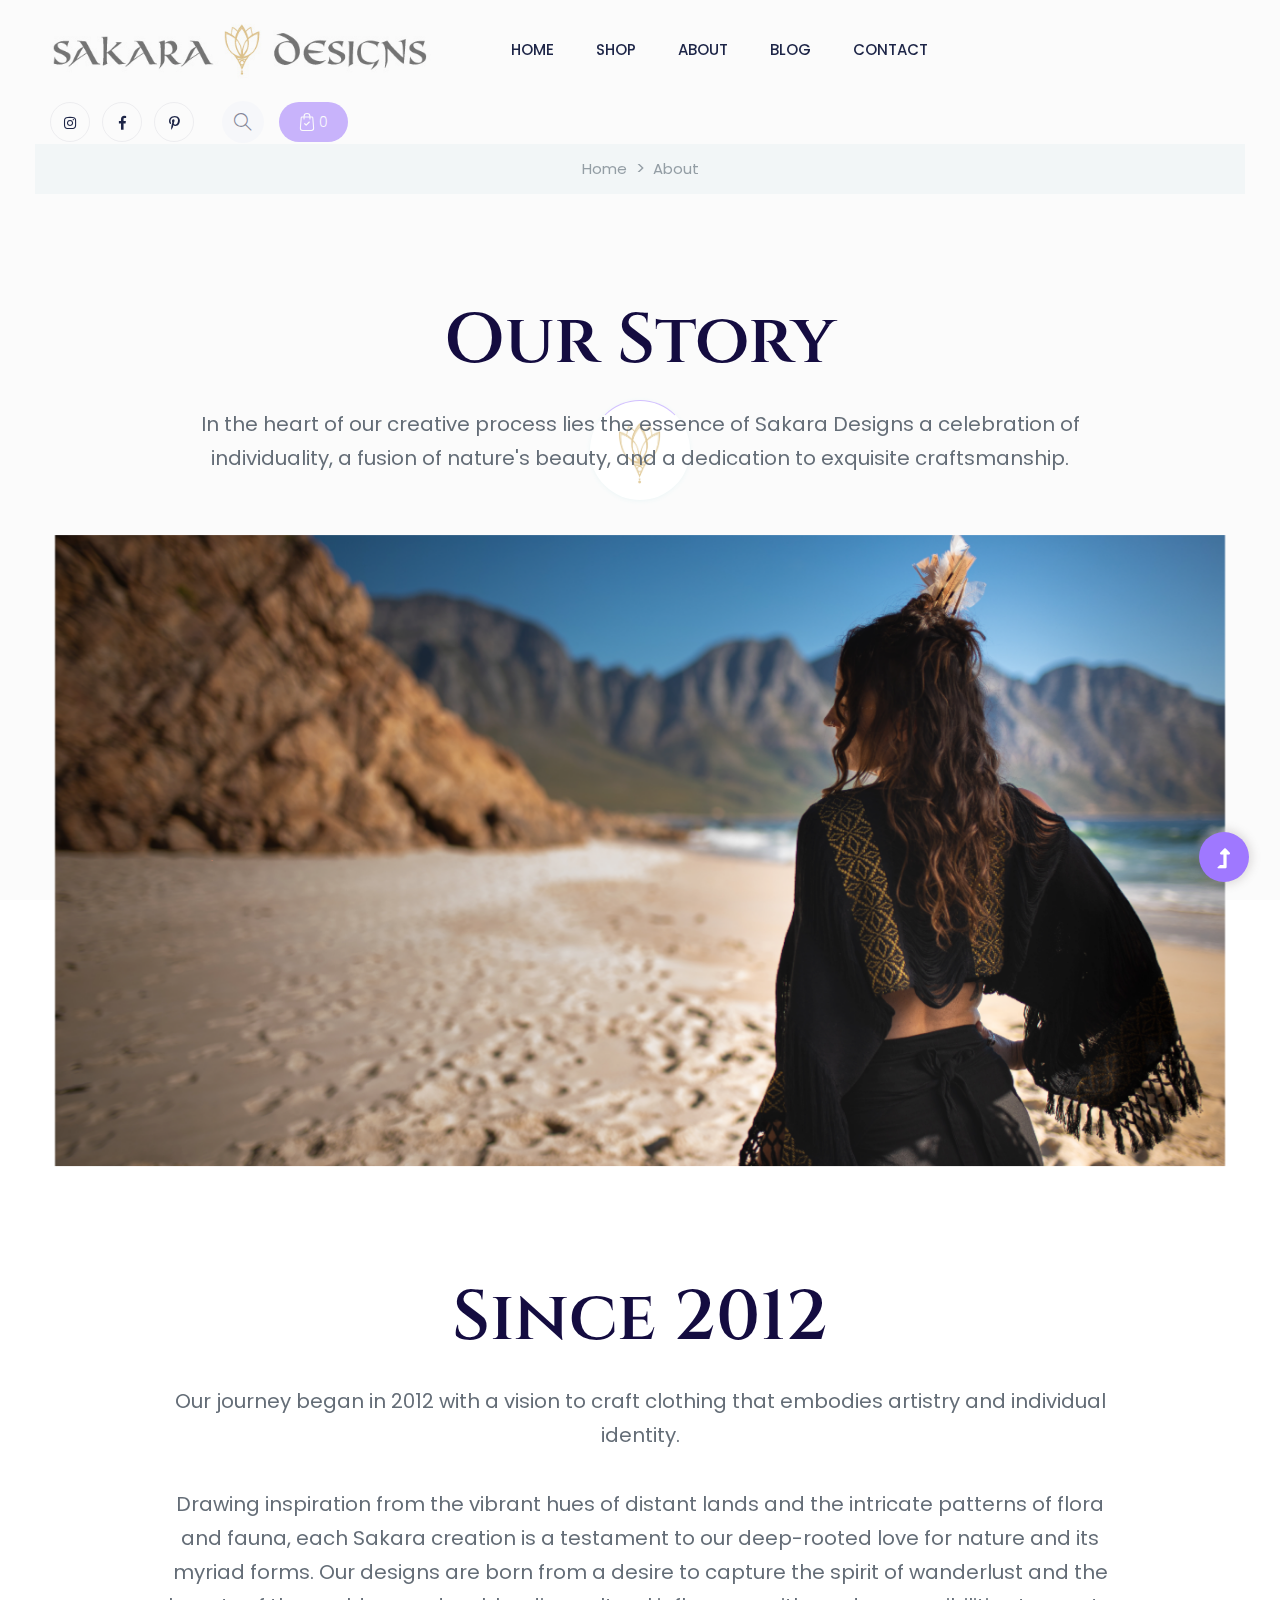
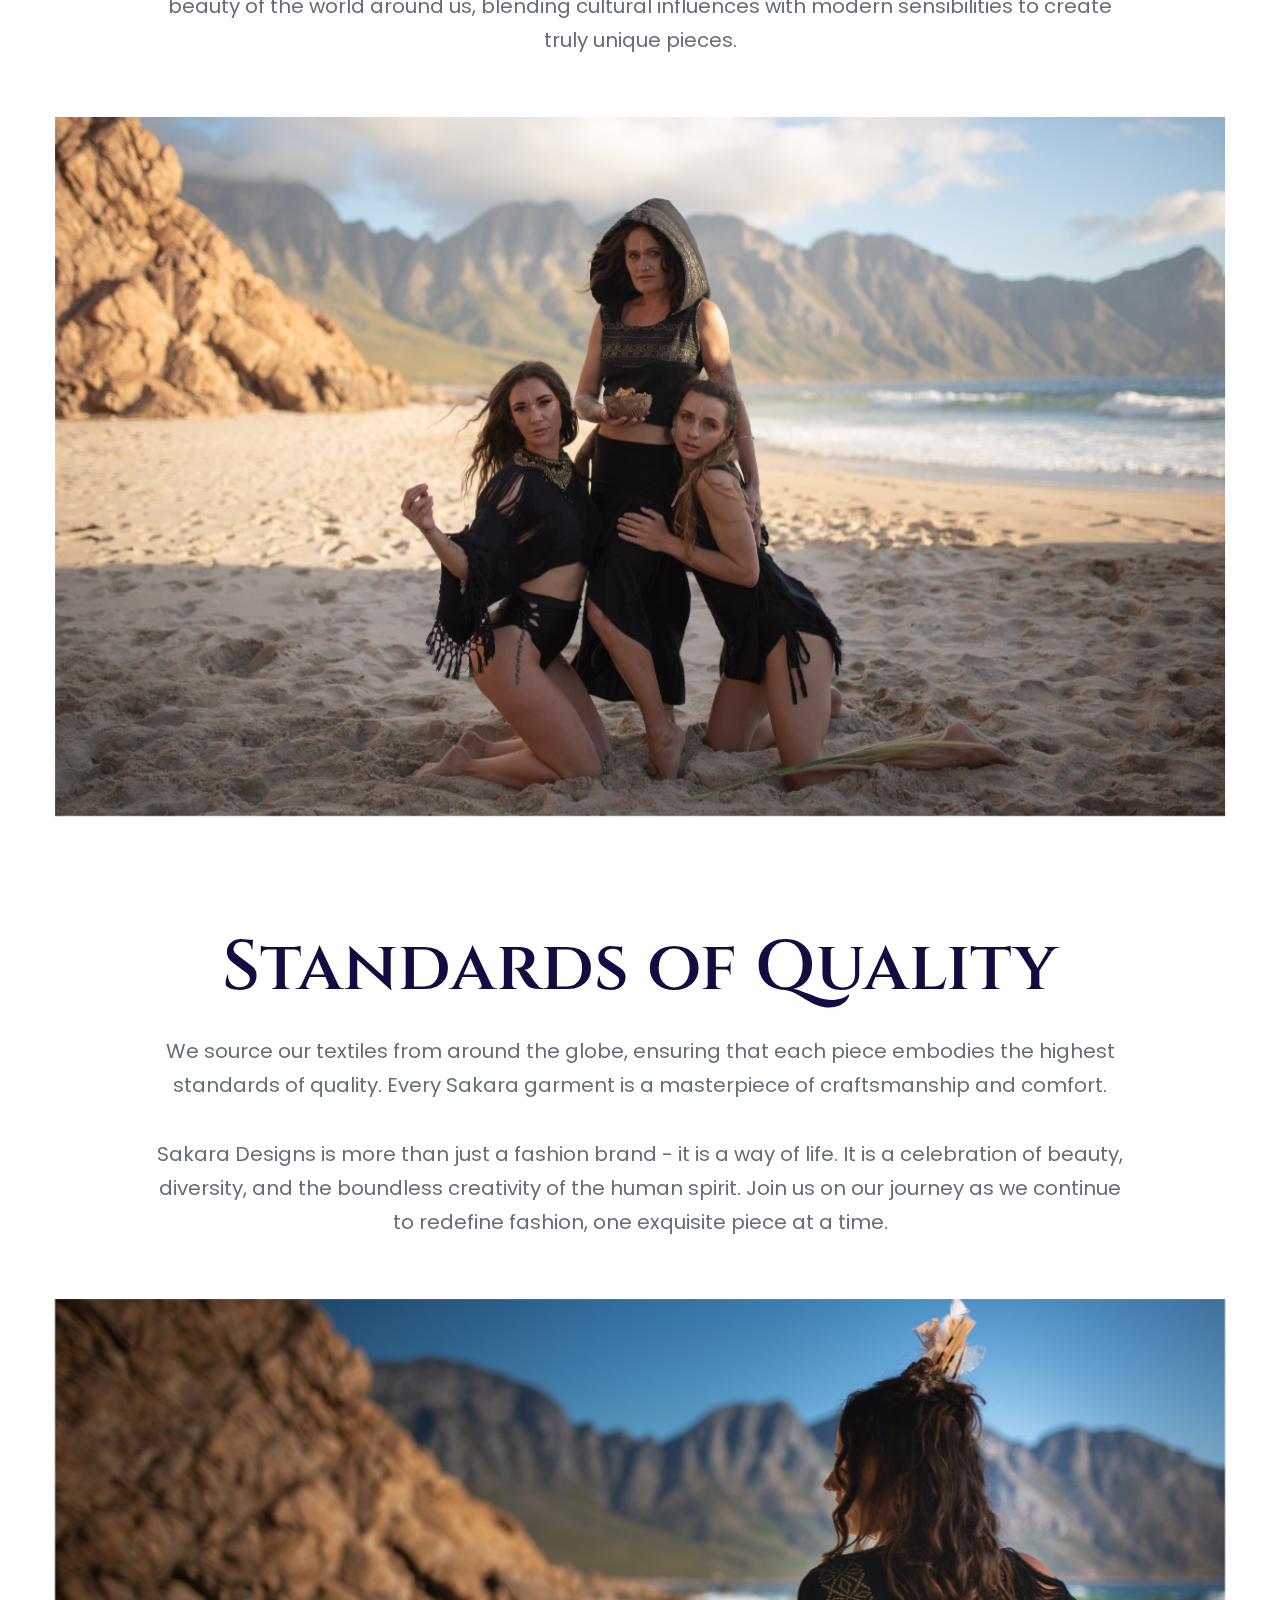
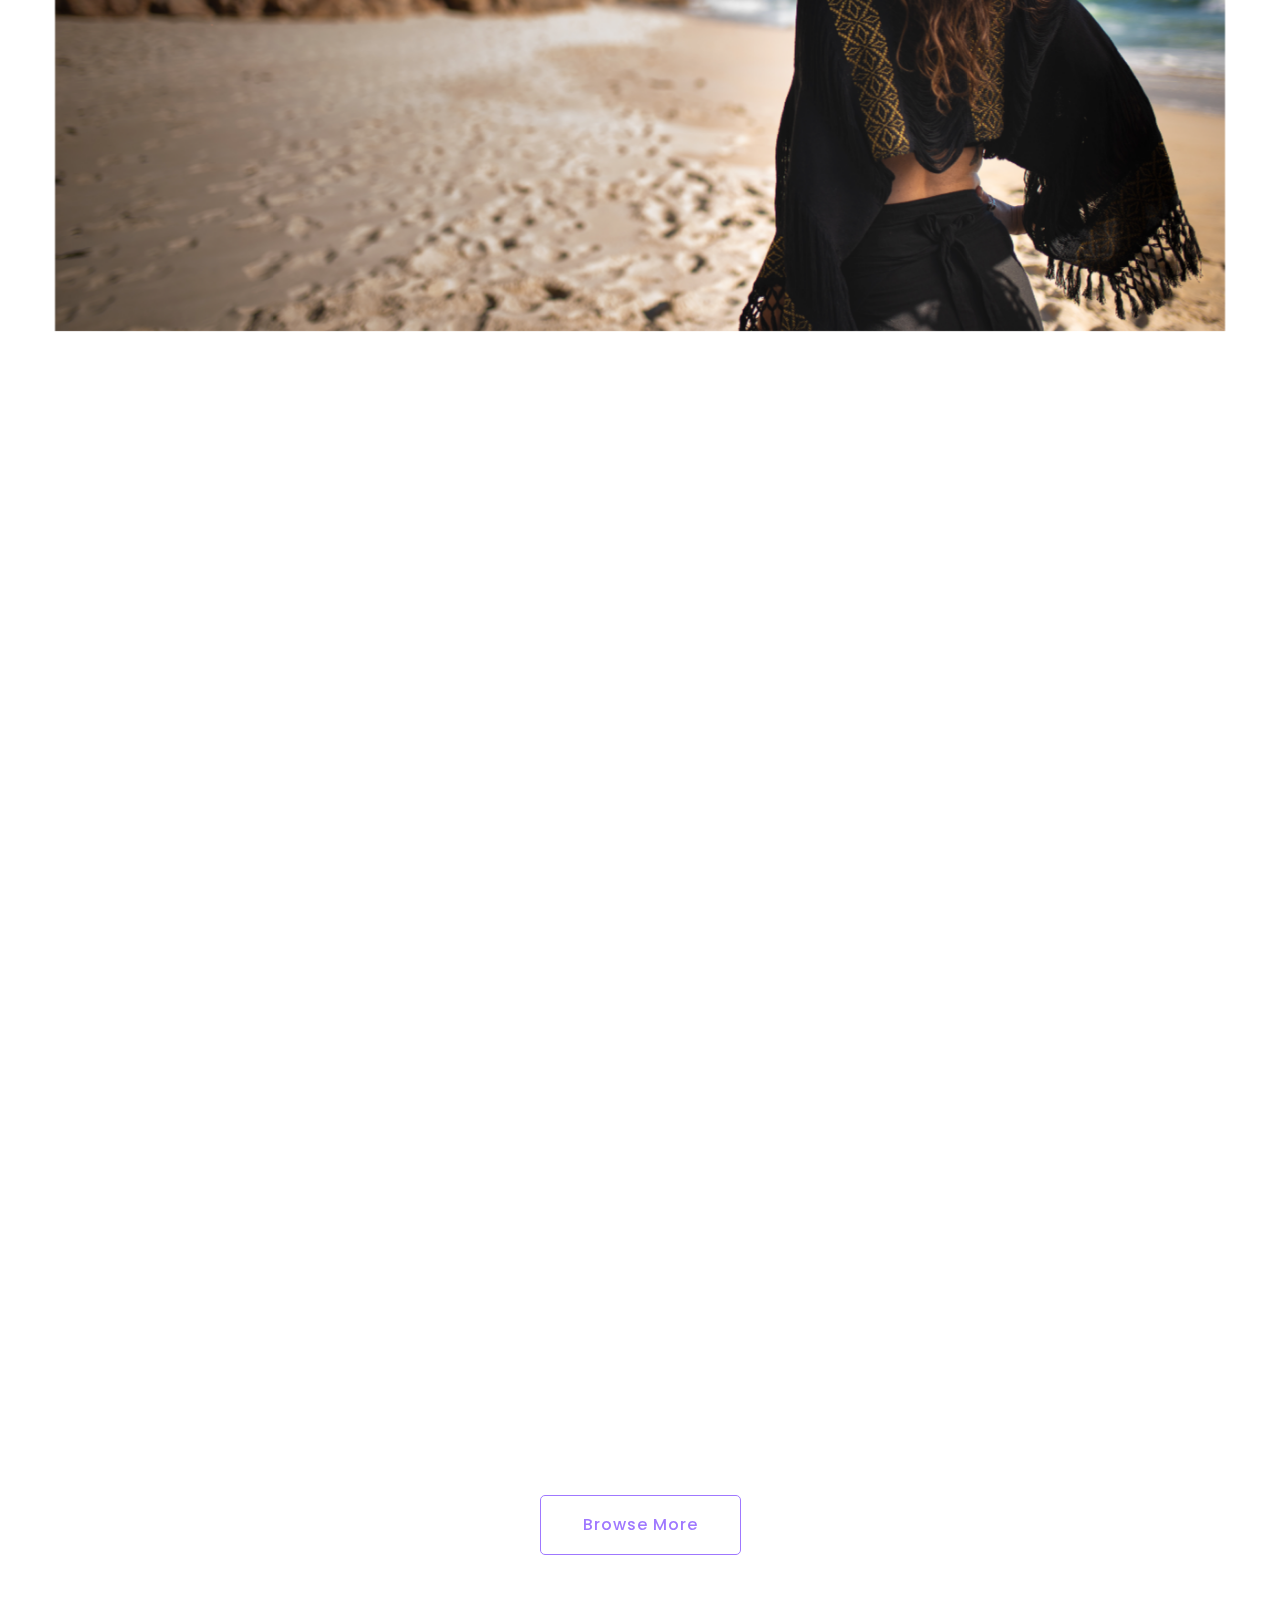
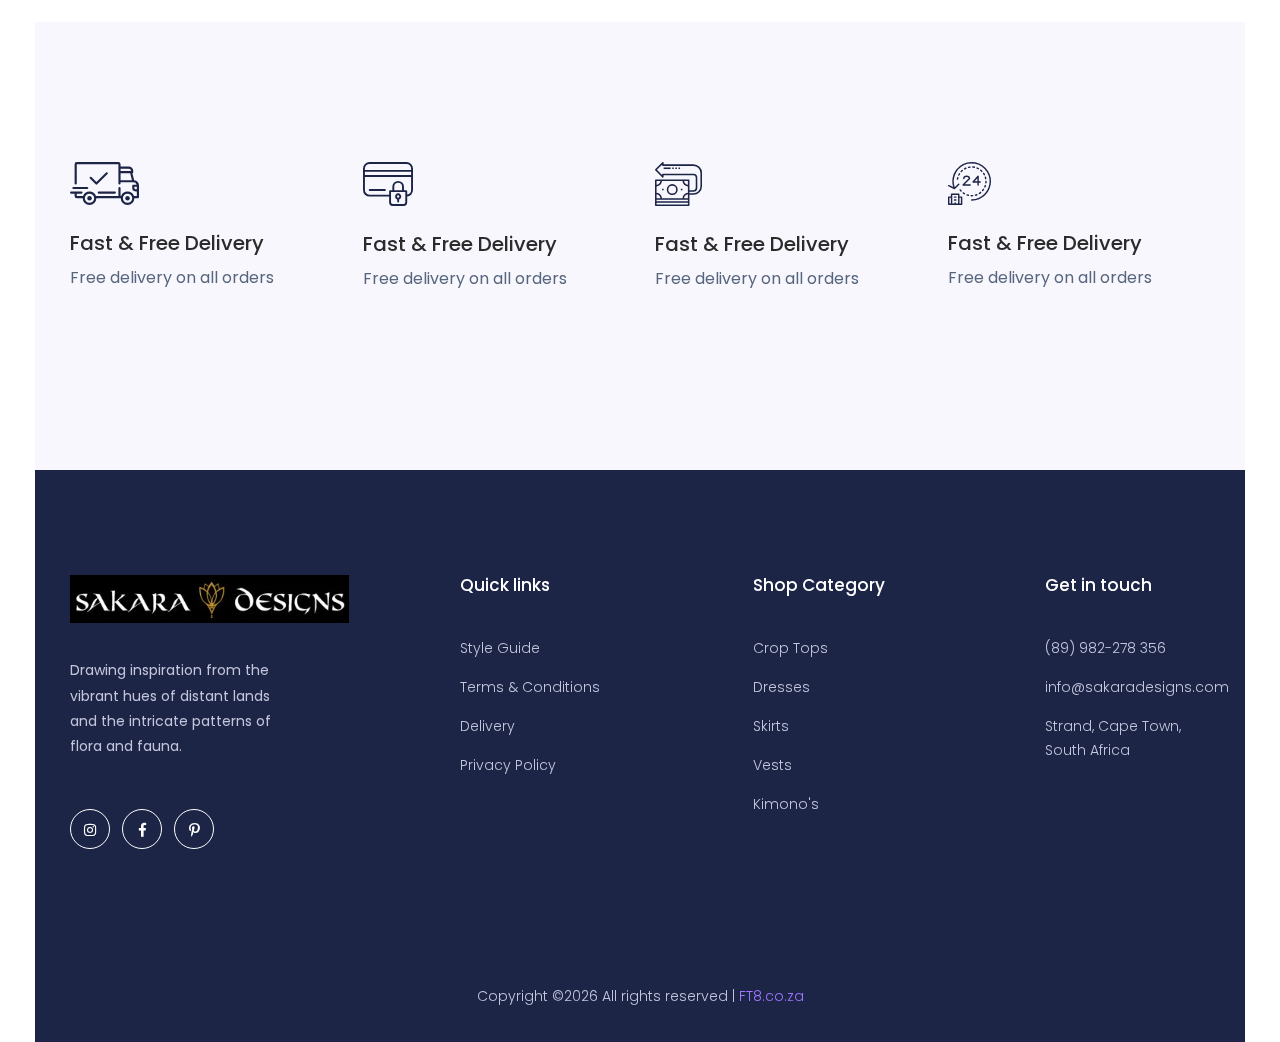
==== commit 5fba24ee: "Added content, added images and removed code not needed" ====
--- a/about.html
+++ b/about.html
@@ -1,430 +1,498 @@
-<!doctype html>
+<!DOCTYPE html>
 <html class="no-js" lang="zxx">
-<head>
-    <meta charset="utf-8">
-    <meta http-equiv="x-ua-compatible" content="ie=edge">
-    <title>Fashion | Teamplate</title>
-    <meta name="description" content="">
-    <meta name="viewport" content="width=device-width, initial-scale=1">
-    <link rel="manifest" href="site.webmanifest">
-    <link rel="shortcut icon" type="image/x-icon" href="assets/img/favicon.ico">
+  <head>
+    <meta charset="utf-8" />
+    <meta http-equiv="x-ua-compatible" content="ie=edge" />
+    <title>Sakara Designs</title>
+    <meta name="description" content="" />
+    <meta name="viewport" content="width=device-width, initial-scale=1" />
+    <link rel="manifest" href="site.webmanifest" />
+    <link
+      rel="shortcut icon"
+      type="image/x-icon"
+      href="assets/img/favicon.png"
+    />
 
     <!-- CSS here -->
-    <link rel="stylesheet" href="assets/css/bootstrap.min.css">
-    <link rel="stylesheet" href="assets/css/owl.carousel.min.css">
-    <link rel="stylesheet" href="assets/css/slicknav.css">
-    <link rel="stylesheet" href="assets/css/flaticon.css">
-    <link rel="stylesheet" href="assets/css/progressbar_barfiller.css">
-    <link rel="stylesheet" href="assets/css/gijgo.css">
-    <link rel="stylesheet" href="assets/css/animate.min.css">
-    <link rel="stylesheet" href="assets/css/animated-headline.css">
-    <link rel="stylesheet" href="assets/css/magnific-popup.css">
-    <link rel="stylesheet" href="assets/css/fontawesome-all.min.css">
-    <link rel="stylesheet" href="assets/css/themify-icons.css">
-    <link rel="stylesheet" href="assets/css/slick.css">
-    <link rel="stylesheet" href="assets/css/nice-select.css">
-    <link rel="stylesheet" href="assets/css/style.css">
-    
-</head>
-<body class="full-wrapper">
+    <link rel="stylesheet" href="assets/css/bootstrap.min.css" />
+    <link rel="stylesheet" href="assets/css/owl.carousel.min.css" />
+    <link rel="stylesheet" href="assets/css/slicknav.css" />
+    <link rel="stylesheet" href="assets/css/flaticon.css" />
+    <link rel="stylesheet" href="assets/css/progressbar_barfiller.css" />
+    <link rel="stylesheet" href="assets/css/gijgo.css" />
+    <link rel="stylesheet" href="assets/css/animate.min.css" />
+    <link rel="stylesheet" href="assets/css/animated-headline.css" />
+    <link rel="stylesheet" href="assets/css/magnific-popup.css" />
+    <link rel="stylesheet" href="assets/css/fontawesome-all.min.css" />
+    <link rel="stylesheet" href="assets/css/themify-icons.css" />
+    <link rel="stylesheet" href="assets/css/slick.css" />
+    <link rel="stylesheet" href="assets/css/nice-select.css" />
+    <link rel="stylesheet" href="assets/css/style.css" />
+  </head>
+  <body class="full-wrapper">
     <!-- ? Preloader Start -->
     <div id="preloader-active">
-        <div class="preloader d-flex align-items-center justify-content-center">
-            <div class="preloader-inner position-relative">
-                <div class="preloader-circle"></div>
-                <div class="preloader-img pere-text">
-                    <img src="assets/img/logo/loder.png" alt="">
-                </div>
-            </div>
-        </div>
+      <div class="preloader d-flex align-items-center justify-content-center">
+        <div class="preloader-inner position-relative">
+          <div class="preloader-circle"></div>
+          <div class="preloader-img pere-text">
+            <img src="assets/img/favicon.png" alt="" />
+          </div>
+        </div>
+      </div>
     </div>
     <!-- Preloader Start-->
     <header>
-        <!-- Header Start -->
-        <div class="header-area ">
-            <div class="main-header header-sticky">
-                <div class="container-fluid">
-                    <div class="menu-wrapper d-flex align-items-center justify-content-between">
-                        <div class="header-left d-flex align-items-center">
-                            <!-- Logo -->
-                            <div class="logo">
-                                <a href="index.html"><img src="assets/img/logo/logo.png" alt=""></a>
-                            </div>
-                            <!-- Main-menu -->
-                            <div class="main-menu  d-none d-lg-block">
-                                <nav>
-                                    <ul id="navigation">
-                                        <li><a href="index.html">Home</a></li> 
-                                        <li><a href="shop.html">shop</a></li>
-                                        <li><a href="about.html">About</a></li>
-                                        <li><a href="blog.html">Blog</a>
-                                            <ul class="submenu">
-                                                <li><a href="blog.html">Blog</a></li>
-                                                <li><a href="blog_details.html">Blog Details</a></li>
-                                                <li><a href="elements.html">Elements</a></li>
-                                                <li><a href="product_details.html">Product Details</a></li>
-                                            </ul>
-                                        </li>
-                                        <li><a href="contact.html">Contact</a></li>
-                                    </ul>
-                                </nav>
-                            </div>   
-                        </div>
-                        <div class="header-right1 d-flex align-items-center">
-                            <!-- Social -->
-                            <div class="header-social d-none d-md-block">
-                                <a href="#"><i class="fab fa-twitter"></i></a>
-                                <a href="https://bit.ly/sai4ull"><i class="fab fa-facebook-f"></i></a>
-                                <a href="#"><i class="fab fa-pinterest-p"></i></a>
-                            </div>
-                            <!-- Search Box -->
-                            <div class="search d-none d-md-block">
-                                <ul class="d-flex align-items-center">
-                                    <li class="mr-15">
-                                        <div class="nav-search search-switch">
-                                            <i class="ti-search"></i>
-                                        </div>
-                                    </li>
-                                    <li>
-                                        <div class="card-stor">
-                                            <img src="assets/img/gallery/card.svg" alt="">
-                                            <span>0</span>
-                                        </div>
-                                    </li>
-                                </ul>
-                            </div>
-                        </div>
-                        <!-- Mobile Menu -->
-                        <div class="col-12">
-                            <div class="mobile_menu d-block d-lg-none"></div>
-                        </div>
-                    </div>
-                </div>
-            </div>
-        </div>
-        <!-- Header End -->
+      <!-- Header Start -->
+      <div class="header-area ">
+        <div class="main-header header-sticky">
+          <div class="container-fluid">
+            <div
+              class="menu-wrapper d-flex align-items-center justify-content-between"
+            >
+              <div class="header-left d-flex align-items-center">
+                <!-- Logo -->
+                <div class="logo">
+                  <a href="index.html"
+                    ><img src="assets/img/logo/logowhite2.png" alt="logo"
+                  /></a>
+                </div>
+                <!-- Main-menu -->
+                <div class="main-menu  d-none d-lg-block">
+                  <nav>
+                    <ul id="navigation">
+                      <li><a href="index.html">Home</a></li>
+                      <li><a href="shop.html">shop</a></li>
+                      <li><a href="about.html">About</a></li>
+                      <li>
+                        <a href="blog.html">Blog</a>
+                        <ul class="submenu">
+                          <li><a href="blog.html">Blog</a></li>
+                          <li><a href="blog_details.html">Blog Details</a></li>
+                          <li><a href="elements.html">Elements</a></li>
+                          <li>
+                            <a href="product_details.html">Product Details</a>
+                          </li>
+                        </ul>
+                      </li>
+                      <li><a href="contact.html">Contact</a></li>
+                    </ul>
+                  </nav>
+                </div>
+              </div>
+              <div class="header-right1 d-flex align-items-center">
+                <!-- Social -->
+                <div class="header-social d-none d-md-block">
+                  <a href="#"><i class="fab fa-instagram"></i></a>
+                  <a href="https://bit.ly/sai4ull"
+                    ><i class="fab fa-facebook-f"></i
+                  ></a>
+                  <a href="#"><i class="fab fa-pinterest-p"></i></a>
+                </div>
+                <!-- Search Box -->
+                <div class="search d-none d-md-block">
+                  <ul class="d-flex align-items-center">
+                    <li class="mr-15">
+                      <div class="nav-search search-switch">
+                        <i class="ti-search"></i>
+                      </div>
+                    </li>
+                    <li>
+                      <div class="card-stor">
+                        <img src="assets/img/gallery/card.svg" alt="" />
+                        <span>0</span>
+                      </div>
+                    </li>
+                  </ul>
+                </div>
+              </div>
+              <!-- Mobile Menu -->
+              <div class="col-12">
+                <div class="mobile_menu d-block d-lg-none"></div>
+              </div>
+            </div>
+          </div>
+        </div>
+      </div>
+      <!-- Header End -->
     </header>
     <!-- header end -->
     <main>
-        <!-- breadcrumb Start-->
-        <div class="page-notification">
-            <div class="container">
-                <div class="row">
-                    <div class="col-lg-12">
-                        <nav aria-label="breadcrumb">
-                            <ol class="breadcrumb justify-content-center">
-                                <li class="breadcrumb-item"><a href="index.html">Home</a></li>
-                                <li class="breadcrumb-item"><a href="#">about</a></li> 
-                            </ol>
-                        </nav>
+      <!-- breadcrumb Start-->
+      <div class="page-notification">
+        <div class="container">
+          <div class="row">
+            <div class="col-lg-12">
+              <nav aria-label="breadcrumb">
+                <ol class="breadcrumb justify-content-center">
+                  <li class="breadcrumb-item"><a href="index.html">Home</a></li>
+                  <li class="breadcrumb-item"><a href="#">about</a></li>
+                </ol>
+              </nav>
+            </div>
+          </div>
+        </div>
+      </div>
+      <!-- breadcrumb End-->
+      <!-- About Area Start -->
+      <div class="about-area">
+        <div class="container">
+          <div class="row justify-content-center">
+            <div class="col-lg-10">
+              <div class="section-tittle mb-60 text-center pt-10">
+                <h2>Our Story</h2>
+                <p class="pera">
+                  In the heart of our creative process lies the essence of
+                  Sakara Designs a celebration of individuality, a fusion of
+                  nature's beauty, and a dedication to exquisite craftsmanship.
+                </p>
+              </div>
+            </div>
+            <div class="col-lg-12">
+              <div class="about-img pb-bottom">
+                <img src="assets/img/gallery/about1.png" alt="" class="w-100" />
+              </div>
+            </div>
+          </div>
+          <div class="row justify-content-center">
+            <div class="col-lg-10">
+              <div class="section-tittle mb-60 text-center pt-10">
+                <h2>Since 2012</h2>
+                <p class="pera">
+                  Our journey began in 2012 with a vision to craft clothing that
+                  embodies artistry and individual identity.
+                </p>
+                <p class="pera">
+                  Drawing inspiration from the vibrant hues of distant lands and
+                  the intricate patterns of flora and fauna, each Sakara
+                  creation is a testament to our deep-rooted love for nature and
+                  its myriad forms. Our designs are born from a desire to
+                  capture the spirit of wanderlust and the beauty of the world
+                  around us, blending cultural influences with modern
+                  sensibilities to create truly unique pieces.
+                </p>
+              </div>
+            </div>
+            <div class="col-lg-12">
+              <div class="about-img pb-bottom">
+                <img src="assets/img/gallery/about2.png" alt="" class="w-100" />
+              </div>
+            </div>
+          </div>
+          <div class="row justify-content-center">
+            <div class="col-lg-10">
+              <div class="section-tittle mb-60 text-center pt-10">
+                <h2>Standards of Quality</h2>
+                <p class="pera">
+                  We source our textiles from around the globe, ensuring that
+                  each piece embodies the highest standards of quality. Every
+                  Sakara garment is a masterpiece of craftsmanship and comfort.
+                </p>
+                <p class="pera">
+                  Sakara Designs is more than just a fashion brand - it is a way
+                  of life. It is a celebration of beauty, diversity, and the
+                  boundless creativity of the human spirit. Join us on our
+                  journey as we continue to redefine fashion, one exquisite
+                  piece at a time.
+                </p>
+              </div>
+            </div>
+          </div>
+        </div>
+      </div>
+      <!-- About Area End -->
+      <div class="about-area">
+        <div class="container">
+          <div class="row justify-content-center">
+            
+            <div class="col-lg-12">
+              <div class="about-img pb-bottom">
+                <img src="assets/img/gallery/about1.png" alt="" class="w-100" />
+              </div>
+            </div>
+          </div>
+          </div> 
+          </div>
+      <!-- Section tittle New Collection -->
+      <div class="row justify-content-center">
+        <div class="col-xl-7 col-lg-8 col-md-10">
+            <div class="section-tittle mb-60 text-center wow fadeInUp" data-wow-duration="2s" data-wow-delay=".2s">
+                <h2>new<br>collection</h2>
+                <p class="pera">
+                  The newest collection features sustainable handwoven cotton created by the Zapotec culture, using a traditional method that dates back to 500 BC. It's a captivating process, almost like a graceful dance, as they step on the pedals to create different patterns, each carrying its own significance. Every thread is meticulously handwoven with love and passion, resulting in a stunning garment.
+                </p>
+               
+            </div>
+        </div>
+    </div>
+    <!--? Popular Items Start -->
+    <div class="popular-items pt-50">
+        <div class="container-fluid">
+            <div class="row">
+                <div class="col-lg-3 col-md-6 col-sm-6">
+                    <div class="single-popular-items mb-50 text-center wow fadeInUp" data-wow-duration="1s" data-wow-delay=".1s">
+                        <div class="popular-img">
+                            <img src="assets/img/popular/pop1.png" alt="dress">
+                            <div class="img-cap">
+                                <span>Dresses</span>
+                            </div>
+                            <div class="favorit-items">
+                             <a href="shop.html" class="btn">Shop Now</a>
+                         </div>
+                     </div>
+                 </div>
+             </div>
+             <div class="col-lg-3 col-md-6 col-sm-6">
+                <div class="single-popular-items mb-50 text-center wow fadeInUp" data-wow-duration="1s" data-wow-delay=".2s">
+                    <div class="popular-img">
+                        <img src="assets/img/popular/pop2.png" alt="kimono">
+                        <div class="img-cap">
+                            <span>Kimono's</span>
+                        </div>
+                        <div class="favorit-items">
+                         <a href="shop.html" class="btn">Shop Now</a>
+                     </div>
+                 </div>
+             </div>
+         </div>
+         <div class="col-lg-3 col-md-6 col-sm-6">
+            <div class="single-popular-items mb-50 text-center wow fadeInUp" data-wow-duration="1s" data-wow-delay=".4s">
+                <div class="popular-img">
+                    <img src="assets/img/popular/pop3.png" alt="vests">
+                    <div class="img-cap">
+                        <span>Vests</span>
                     </div>
-                </div>
-            </div>
-        </div>
-        <!-- breadcrumb End-->
-        <!-- About Area Start -->
-        <div class="about-area">
-            <div class="container">
-                <div class="row justify-content-center">
-                    <div class="col-lg-10">
-                        <div class="section-tittle mb-60 text-center pt-10">
-                            <h2>Our Story</h2>
-                            <p class="pera">Lorem ipsum dolor sit amet, consectetur adipiscing elit, sed do eiusmod tempor incididunt ut labore et dolore magna aliqua. Ut enim ad minim veniam, quis nostrud exercitation ullamco laboris nisi ut aliquip ex ea commodo consequat. Duis aute irure dolor in reprehenderit in voluptate velit esse cillum dolore eu fugiat nulla pariatur.</p>
+                    <div class="favorit-items">
+                     <a href="shop.html" class="btn">Shop Now</a>
+                 </div>
+             </div>
+         </div>
+     </div>
+     <div class="col-lg-3 col-md-6 col-sm-6">
+        <div class="single-popular-items mb-50 text-center wow fadeInUp" data-wow-duration="1s" data-wow-delay=".6s">
+            <div class="popular-img">
+                <img src="assets/img/popular/pop4.png" alt="crop top">
+                <div class="img-cap">
+                    <span>Crop Tops</span>
+                </div>
+                <div class="favorit-items">
+                 <a href="shop.html" class="btn">Shop Now</a>
+             </div>
+         </div>
+     </div>
+ </div>
+</div>
+</div>
+</div>
+<!-- Popular Items End -->
+
+<!-- Button -->
+<div class="row justify-content-center" style="padding-bottom: 60px;">
+<div class="room-btn">
+    <a href="catagori.html" class="border-btn">Browse More</a>
+</div>
+</div>
+</div>
+</div>
+     
+      <!--? Services Area Start -->
+      <div class="categories-area section-padding40 gray-bg">
+        <div class="container-fluid">
+          <div class="row">
+            <div class="col-lg-3 col-md-6 col-sm-6">
+              <div class="single-cat mb-50">
+                <div class="cat-icon">
+                  <img src="assets/img/icon/services1.svg" alt="" />
+                </div>
+                <div class="cat-cap">
+                  <h5>Fast & Free Delivery</h5>
+                  <p>Free delivery on all orders</p>
+                </div>
+              </div>
+            </div>
+            <div class="col-lg-3 col-md-6 col-sm-6">
+              <div class="single-cat mb-50">
+                <div class="cat-icon">
+                  <img src="assets/img/icon/services2.svg" alt="" />
+                </div>
+                <div class="cat-cap">
+                  <h5>Fast & Free Delivery</h5>
+                  <p>Free delivery on all orders</p>
+                </div>
+              </div>
+            </div>
+            <div class="col-lg-3 col-md-6 col-sm-6">
+              <div class="single-cat mb-30">
+                <div class="cat-icon">
+                  <img src="assets/img/icon/services3.svg" alt="" />
+                </div>
+                <div class="cat-cap">
+                  <h5>Fast & Free Delivery</h5>
+                  <p>Free delivery on all orders</p>
+                </div>
+              </div>
+            </div>
+            <div class="col-lg-3 col-md-6 col-sm-6">
+              <div class="single-cat">
+                <div class="cat-icon">
+                  <img src="assets/img/icon/services4.svg" alt="" />
+                </div>
+                <div class="cat-cap">
+                  <h5>Fast & Free Delivery</h5>
+                  <p>Free delivery on all orders</p>
+                </div>
+              </div>
+            </div>
+          </div>
+        </div>
+      </div>
+      <!--? Services Area End -->
+    </main>
+
+    <footer>
+      <!-- Footer Start-->
+      <div class="footer-area footer-padding">
+          <div class="container-fluid ">
+              <div class="row d-flex justify-content-between">
+                  <div class="col-xl-3 col-lg-3 col-md-8 col-sm-8">
+                   <div class="single-footer-caption mb-50">
+                     <div class="single-footer-caption mb-30">
+                        <!-- logo -->
+                        <div class="footer-logo mb-35">
+                         <a href="index.html"><img src="assets/img/logo/logoblack3.png" alt=""></a>
+                     </div>
+                     <div class="footer-tittle">
+                         <div class="footer-pera">
+                             <p>Drawing inspiration from the vibrant hues of distant lands and the intricate patterns of flora and fauna.</p>
+                         </div>
+                     </div>
+                     <!-- social -->
+                     <div class="footer-social">
+                      <a href="#"><i class="fab fa-instagram"></i></a>
+                      <a href="https://bit.ly/sai4ull"><i class="fab fa-facebook-f"></i></a>
+                      <a href="#"><i class="fab fa-pinterest-p"></i></a>
+                  </div>
+              </div>
+          </div>
+      </div>
+      <div class="col-xl-2 col-lg-2 col-md-4 col-sm-4">
+          <div class="single-footer-caption mb-50">
+              <div class="footer-tittle">
+                  <h4>Quick links</h4>
+                  <ul>
+                      <li><a href="#">Style Guide</a></li>
+                      <li><a href="#">Terms & Conditions</a></li>
+                      <li><a href="#">Delivery</a></li>
+                      <li><a href="#">Privacy Policy</a></li>
+                  </ul>
+              </div>
+          </div>
+      </div>
+      <div class="col-xl-2 col-lg-2 col-md-4 col-sm-4">
+          <div class="single-footer-caption mb-50">
+              <div class="footer-tittle">
+                  <h4>Shop Category</h4>
+                  <ul>
+                      <li><a href="#">Crop Tops</a></li>
+                      <li><a href="#">Dresses</a></li>
+                      <li><a href="#">Skirts</a></li>
+                      <li><a href="#">Vests</a></li>
+                      <li><a href="#">Kimono's</a></li>
+                  </ul>
+              </div>
+          </div>
+      </div>
+      <div class="col-xl-2 col-lg-3 col-md-4 col-sm-4">
+          <div class="single-footer-caption mb-50">
+              <div class="footer-tittle">
+                  <h4>Get in touch</h4>
+                  <ul>
+                      <li><a href="#">(89) 982-278 356</a></li>
+                      <li><a href="#">info@sakaradesigns.com</a></li>
+                      <li><a href="#">Strand, Cape Town, South Africa</a></li>
+                  </ul>
+              </div>
+          </div>
+      </div>
+  </div>
+  </div>
+  </div>
+  <!-- footer-bottom area -->
+  <div class="footer-bottom-area">
+      <div class="container">
+          <div class="footer-border">
+             <div class="row d-flex align-items-center">
+                 <div class="col-xl-12 ">
+                     <div class="footer-copy-right text-center">
+                         <p><!-- Link back to Colorlib can't be removed. Template is licensed under CC BY 3.0. -->
+                            Copyright &copy;<script>document.write(new Date().getFullYear());</script> All rights reserved | <a href="https://ft8.co.za" target="_blank">FT8.co.za</a>
+                            <!-- Link back to Colorlib can't be removed. Template is licensed under CC BY 3.0. --></p>
                         </div>
                     </div>
-                    <div class="col-lg-12">
-                        <div class="about-img pb-bottom">
-                            <img src="assets/img/gallery/about1.png" alt="" class="w-100">
-                        </div>
-                    </div>
-                </div>
-                <div class="row justify-content-center">
-                    <div class="col-lg-10">
-                        <div class="section-tittle mb-60 text-center pt-10">
-                            <h2>Journey start from</h2>
-                            <p class="pera">Lorem ipsum dolor sit amet, consectetur adipiscing elit, sed do eiusmod tempor incididunt ut labore et dolore magna aliqua. Ut enim ad minim veniam, quis nostrud exercitation ullamco laboris nisi ut aliquip ex ea commodo consequat. Duis aute irure dolor in reprehenderit in voluptate velit esse cillum dolore eu fugiat nulla pariatur.</p>
-                        </div>
-                    </div>
-                    <div class="col-lg-12">
-                        <div class="about-img pb-bottom">
-                            <img src="assets/img/gallery/about2.png" alt="" class="w-100">
-                        </div>
-                    </div>
-                </div>
-                <div class="row justify-content-center">
-                    <div class="col-lg-10">
-                        <div class="section-tittle mb-60 text-center pt-10">
-                            <h2>2020</h2>
-                            <p class="pera">Lorem ipsum dolor sit amet, consectetur adipiscing elit, sed do eiusmod tempor incididunt ut labore et dolore magna aliqua. Ut enim ad minim veniam, quis nostrud exercitation ullamco laboris nisi ut aliquip ex ea commodo consequat. Duis aute irure dolor in reprehenderit in voluptate velit esse cillum dolore eu fugiat nulla pariatur.</p>
-                        </div>
-                    </div>
-                </div>
-            </div>
-        </div>
-        <!-- About Area End -->
-        <!--? Popular Items Start -->
-        <div class="popular-items">
-            <div class="container-fluid">
-                <div class="row">
-                    <div class="col-lg-3 col-md-6 col-sm-6">
-                        <div class="single-popular-items mb-50 text-center">
-                            <div class="popular-img">
-                                <img src="assets/img/gallery/popular1.png" alt="">
-                                <div class="img-cap">
-                                    <span>Glasses</span>
-                                </div>
-                                <div class="favorit-items">
-                                    <a href="#" class="btn">Shop Now</a>
-                                </div>
-                            </div>
-                        </div>
-                    </div>
-                    <div class="col-lg-3 col-md-6 col-sm-6">
-                        <div class="single-popular-items mb-50 text-center">
-                            <div class="popular-img">
-                                <img src="assets/img/gallery/popular2.png" alt="">
-                                <div class="img-cap">
-                                    <span>Watches</span>
-                                </div>
-                                <div class="favorit-items">
-                                    <a href="#" class="btn">Shop Now</a>
-                                </div>
-                            </div>
-                        </div>
-                    </div>
-                    <div class="col-lg-3 col-md-6 col-sm-6">
-                        <div class="single-popular-items mb-50 text-center">
-                            <div class="popular-img">
-                                <img src="assets/img/gallery/popular3.png" alt="">
-                                <div class="img-cap">
-                                    <span>Jackets</span>
-                                </div>
-                                <div class="favorit-items">
-                                    <a href="#" class="btn">Shop Now</a>
-                                </div>
-                            </div>
-                        </div>
-                    </div>
-                    <div class="col-lg-3 col-md-6 col-sm-6">
-                        <div class="single-popular-items mb-50 text-center">
-                            <div class="popular-img">
-                                <img src="assets/img/gallery/popular4.png" alt="">
-                                <div class="img-cap">
-                                    <span>Clothes</span>
-                                </div>
-                                <div class="favorit-items">
-                                    <a href="#" class="btn">Shop Now</a>
-                                </div>
-                            </div>
-                        </div>
-                    </div>
-                </div>
-            </div>
-        </div>
-        <!-- Popular Items End -->
-        <!--? Services Area Start -->
-        <div class="categories-area section-padding40 gray-bg">
-            <div class="container-fluid">
-                <div class="row">
-                    <div class="col-lg-3 col-md-6 col-sm-6">
-                        <div class="single-cat mb-50">
-                            <div class="cat-icon">
-                                <img src="assets/img/icon/services1.svg" alt="">
-                            </div>
-                            <div class="cat-cap">
-                                <h5>Fast & Free Delivery</h5>
-                                <p>Free delivery on all orders</p>
-                            </div>
-                        </div>
-                    </div>
-                    <div class="col-lg-3 col-md-6 col-sm-6">
-                        <div class="single-cat mb-50">
-                            <div class="cat-icon">
-                                <img src="assets/img/icon/services2.svg" alt="">
-                            </div>
-                            <div class="cat-cap">
-                                <h5>Fast & Free Delivery</h5>
-                                <p>Free delivery on all orders</p>
-                            </div>
-                        </div>
-                    </div>
-                    <div class="col-lg-3 col-md-6 col-sm-6">
-                        <div class="single-cat mb-30">
-                            <div class="cat-icon">
-                                <img src="assets/img/icon/services3.svg" alt="">
-                            </div>
-                            <div class="cat-cap">
-                                <h5>Fast & Free Delivery</h5>
-                                <p>Free delivery on all orders</p>
-                            </div>
-                        </div>
-                    </div>
-                    <div class="col-lg-3 col-md-6 col-sm-6">
-                        <div class="single-cat">
-                            <div class="cat-icon">
-                                <img src="assets/img/icon/services4.svg" alt="">
-                            </div>
-                            <div class="cat-cap">
-                                <h5>Fast & Free Delivery</h5>
-                                <p>Free delivery on all orders</p>
-                            </div>
-                        </div>
-                    </div>
-                </div>
-            </div>
-        </div>
-        <!--? Services Area End -->
-    </main>
-
-    <footer>
-        <!-- Footer Start-->
-        <div class="footer-area footer-padding">
-            <div class="container-fluid ">
-                <div class="row d-flex justify-content-between">
-                    <div class="col-xl-3 col-lg-3 col-md-8 col-sm-8">
-                     <div class="single-footer-caption mb-50">
-                       <div class="single-footer-caption mb-30">
-                          <!-- logo -->
-                          <div class="footer-logo mb-35">
-                           <a href="index.html"><img src="assets/img/logo/logo2_footer.png" alt=""></a>
-                       </div>
-                       <div class="footer-tittle">
-                           <div class="footer-pera">
-                               <p>Suspendisse varius enim in eros elementum tristique. Duis cursus, mi quis viverra ornare, eros dolor interdum nulla.</p>
-                           </div>
-                       </div>
-                       <!-- social -->
-                       <div class="footer-social">
-                        <a href="#"><i class="fab fa-twitter"></i></a>
-                        <a href="https://bit.ly/sai4ull"><i class="fab fa-facebook-f"></i></a>
-                        <a href="#"><i class="fab fa-pinterest-p"></i></a>
-                    </div>
-                </div>
-            </div>
-        </div>
-        <div class="col-xl-2 col-lg-2 col-md-4 col-sm-4">
-            <div class="single-footer-caption mb-50">
-                <div class="footer-tittle">
-                    <h4>Quick links</h4>
-                    <ul>
-                        <li><a href="#">Image Licensin</a></li>
-                        <li><a href="#">Style Guide</a></li>
-                        <li><a href="#">Privacy Policy</a></li>
-                    </ul>
-                </div>
-            </div>
-        </div>
-        <div class="col-xl-2 col-lg-2 col-md-4 col-sm-4">
-            <div class="single-footer-caption mb-50">
-                <div class="footer-tittle">
-                    <h4>Shop Category</h4>
-                    <ul>
-                        <li><a href="#">Image Licensin</a></li>
-                        <li><a href="#">Style Guide</a></li>
-                        <li><a href="#">Privacy Policy</a></li>
-                    </ul>
-                </div>
-            </div>
-        </div>
-        <div class="col-xl-2 col-lg-2 col-md-4 col-sm-4">
-            <div class="single-footer-caption mb-50">
-                <div class="footer-tittle">
-                    <h4>Pertners</h4>
-                    <ul>
-                        <li><a href="#">Image Licensin</a></li>
-                        <li><a href="#">Style Guide</a></li>
-                        <li><a href="#">Privacy Policy</a></li>
-                    </ul>
-                </div>
-            </div>
-        </div>
-        <div class="col-xl-2 col-lg-3 col-md-4 col-sm-4">
-            <div class="single-footer-caption mb-50">
-                <div class="footer-tittle">
-                    <h4>Get in touch</h4>
-                    <ul>
-                        <li><a href="#">(89) 982-278 356</a></li>
-                        <li><a href="#">demo@colorlib.com</a></li>
-                        <li><a href="#">67/A, Colorlib, Green road, NYC</a></li>
-                    </ul>
                 </div>
             </div>
         </div>
     </div>
-</div>
-</div>
-<!-- footer-bottom area -->
-<div class="footer-bottom-area">
-    <div class="container">
-        <div class="footer-border">
-           <div class="row d-flex align-items-center">
-               <div class="col-xl-12 ">
-                   <div class="footer-copy-right text-center">
-                       <p><!-- Link back to Colorlib can't be removed. Template is licensed under CC BY 3.0. -->
-                          Copyright &copy;<script>document.write(new Date().getFullYear());</script> All rights reserved | This template is made with <i class="fa fa-heart" aria-hidden="true"></i> by <a href="https://colorlib.com" target="_blank">Colorlib</a>
-                          <!-- Link back to Colorlib can't be removed. Template is licensed under CC BY 3.0. --></p>
-                      </div>
-                  </div>
-              </div>
-          </div>
-      </div>
-  </div>
-  <!-- Footer End-->
-</footer>
-<!--? Search model Begin -->
-<div class="search-model-box">
-    <div class="h-100 d-flex align-items-center justify-content-center">
+    <!-- Footer End-->
+  </footer>
+    
+    <!--? Search model Begin -->
+    <div class="search-model-box">
+      <div class="h-100 d-flex align-items-center justify-content-center">
         <div class="search-close-btn">+</div>
         <form class="search-model-form">
-            <input type="text" id="search-input" placeholder="Searching key.....">
+          <input
+            type="text"
+            id="search-input"
+            placeholder="Searching key....."
+          />
         </form>
+      </div>
     </div>
-</div>
-<!-- Search model end -->
-<!-- Scroll Up -->
-<div id="back-top" >
-    <a title="Go to Top" href="#"> <i class="fas fa-level-up-alt"></i></a>
-</div>
-
-<!-- JS here -->
-<!-- Jquery, Popper, Bootstrap -->
-<script src="./assets/js/vendor/modernizr-3.5.0.min.js"></script>
-<script src="./assets/js/vendor/jquery-1.12.4.min.js"></script>
-<script src="./assets/js/popper.min.js"></script>
-<script src="./assets/js/bootstrap.min.js"></script>
-
-<!-- Slick-slider , Owl-Carousel ,slick-nav -->
-<script src="./assets/js/owl.carousel.min.js"></script>
-<script src="./assets/js/slick.min.js"></script>
-<script src="./assets/js/jquery.slicknav.min.js"></script>
-
-<!-- One Page, Animated-HeadLin, Date Picker -->
-<script src="./assets/js/wow.min.js"></script>
-<script src="./assets/js/animated.headline.js"></script>
-<script src="./assets/js/jquery.magnific-popup.js"></script>
-<script src="./assets/js/gijgo.min.js"></script>
-
-<!-- Nice-select, sticky,Progress -->
-<script src="./assets/js/jquery.nice-select.min.js"></script>
-<script src="./assets/js/jquery.sticky.js"></script>
-<script src="./assets/js/jquery.barfiller.js"></script>
-
-<!-- counter , waypoint,Hover Direction -->
-<script src="./assets/js/jquery.counterup.min.js"></script>
-<script src="./assets/js/waypoints.min.js"></script>
-<script src="./assets/js/jquery.countdown.min.js"></script>
-<script src="./assets/js/hover-direction-snake.min.js"></script>
-
-<!-- contact js -->
-<script src="./assets/js/contact.js"></script>
-<script src="./assets/js/jquery.form.js"></script>
-<script src="./assets/js/jquery.validate.min.js"></script>
-<script src="./assets/js/mail-script.js"></script>
-<script src="./assets/js/jquery.ajaxchimp.min.js"></script>
-
-<!-- Jquery Plugins, main Jquery -->	
-<script src="./assets/js/plugins.js"></script>
-<script src="./assets/js/main.js"></script>
-
-</body>
-</html>+    <!-- Search model end -->
+    <!-- Scroll Up -->
+    <div id="back-top">
+      <a title="Go to Top" href="#"> <i class="fas fa-level-up-alt"></i></a>
+    </div>
+
+    <!-- JS here -->
+    <!-- Jquery, Popper, Bootstrap -->
+    <script src="./assets/js/vendor/modernizr-3.5.0.min.js"></script>
+    <script src="./assets/js/vendor/jquery-1.12.4.min.js"></script>
+    <script src="./assets/js/popper.min.js"></script>
+    <script src="./assets/js/bootstrap.min.js"></script>
+
+    <!-- Slick-slider , Owl-Carousel ,slick-nav -->
+    <script src="./assets/js/owl.carousel.min.js"></script>
+    <script src="./assets/js/slick.min.js"></script>
+    <script src="./assets/js/jquery.slicknav.min.js"></script>
+
+    <!-- One Page, Animated-HeadLin, Date Picker -->
+    <script src="./assets/js/wow.min.js"></script>
+    <script src="./assets/js/animated.headline.js"></script>
+    <script src="./assets/js/jquery.magnific-popup.js"></script>
+    <script src="./assets/js/gijgo.min.js"></script>
+
+    <!-- Nice-select, sticky,Progress -->
+    <script src="./assets/js/jquery.nice-select.min.js"></script>
+    <script src="./assets/js/jquery.sticky.js"></script>
+    <script src="./assets/js/jquery.barfiller.js"></script>
+
+    <!-- counter , waypoint,Hover Direction -->
+    <script src="./assets/js/jquery.counterup.min.js"></script>
+    <script src="./assets/js/waypoints.min.js"></script>
+    <script src="./assets/js/jquery.countdown.min.js"></script>
+    <script src="./assets/js/hover-direction-snake.min.js"></script>
+
+    <!-- contact js -->
+    <script src="./assets/js/contact.js"></script>
+    <script src="./assets/js/jquery.form.js"></script>
+    <script src="./assets/js/jquery.validate.min.js"></script>
+    <script src="./assets/js/mail-script.js"></script>
+    <script src="./assets/js/jquery.ajaxchimp.min.js"></script>
+
+    <!-- Jquery Plugins, main Jquery -->
+    <script src="./assets/js/plugins.js"></script>
+    <script src="./assets/js/main.js"></script>
+  </body>
+</html>
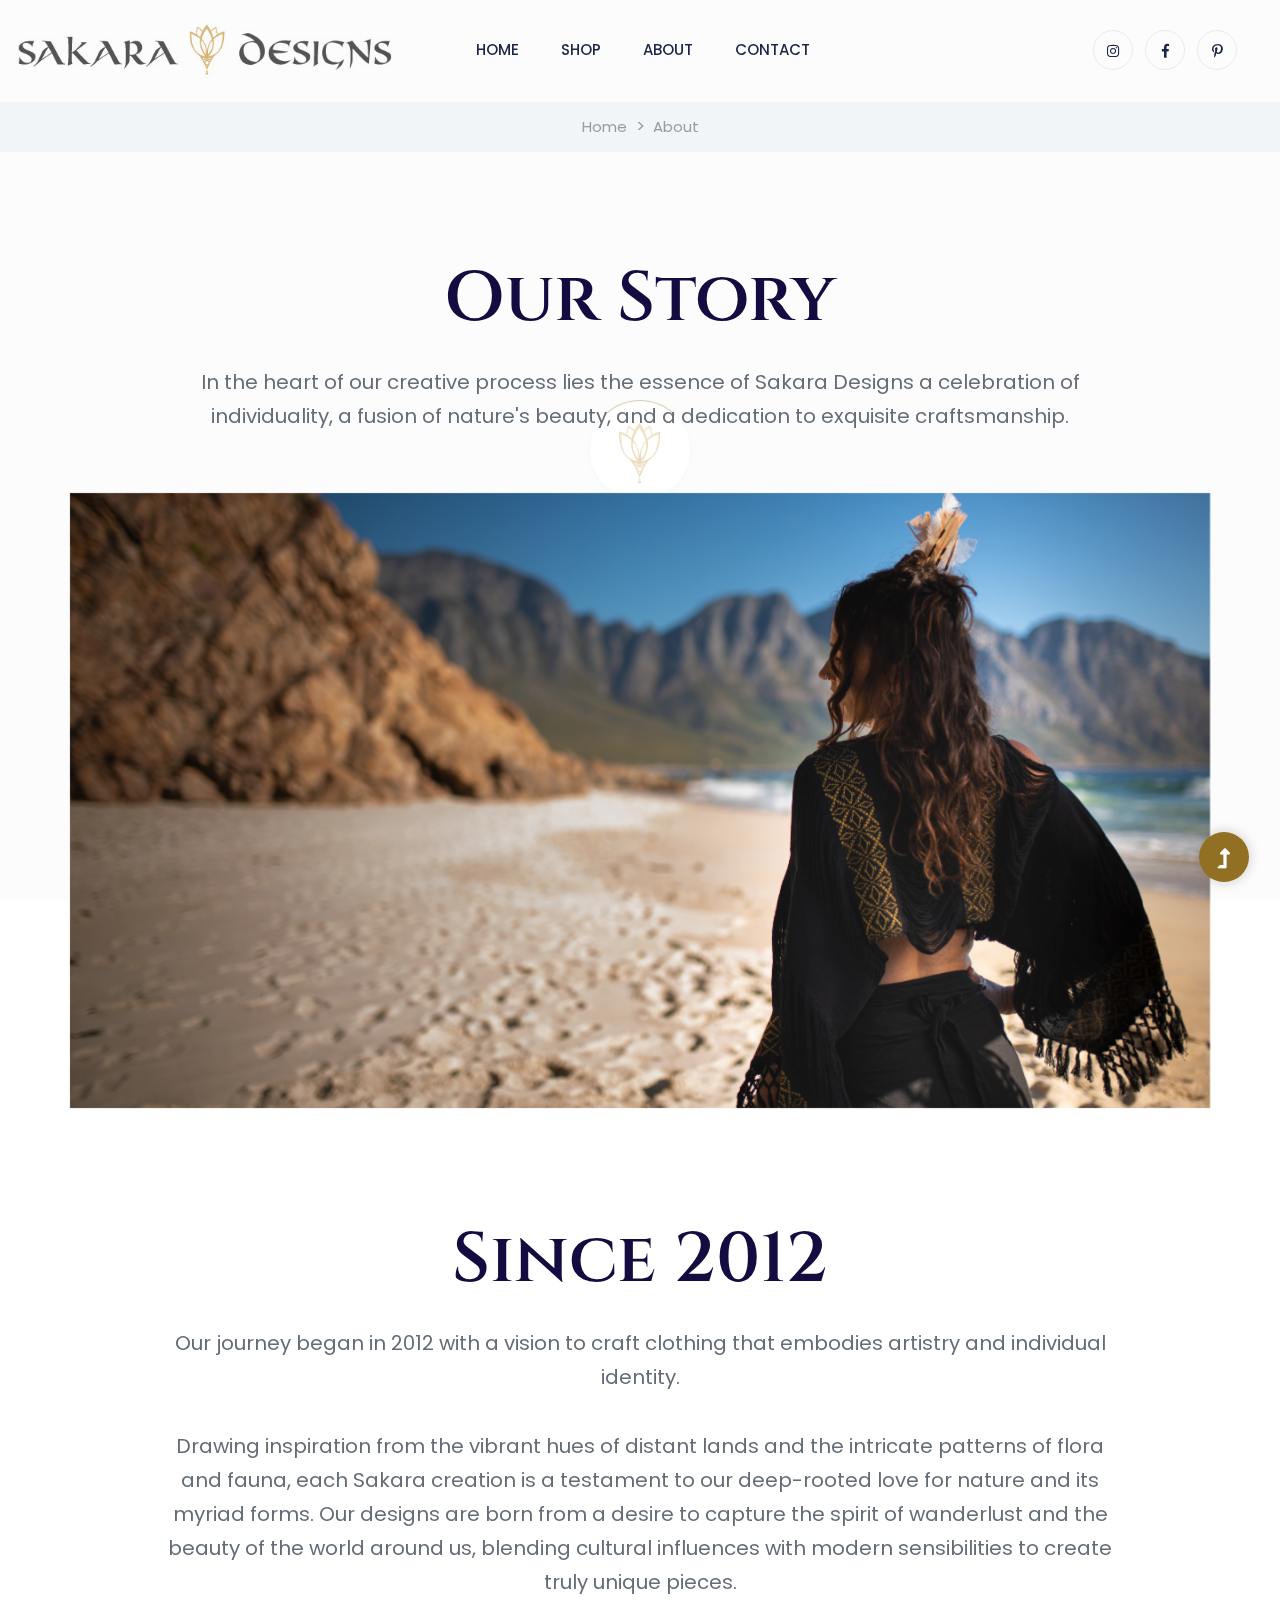
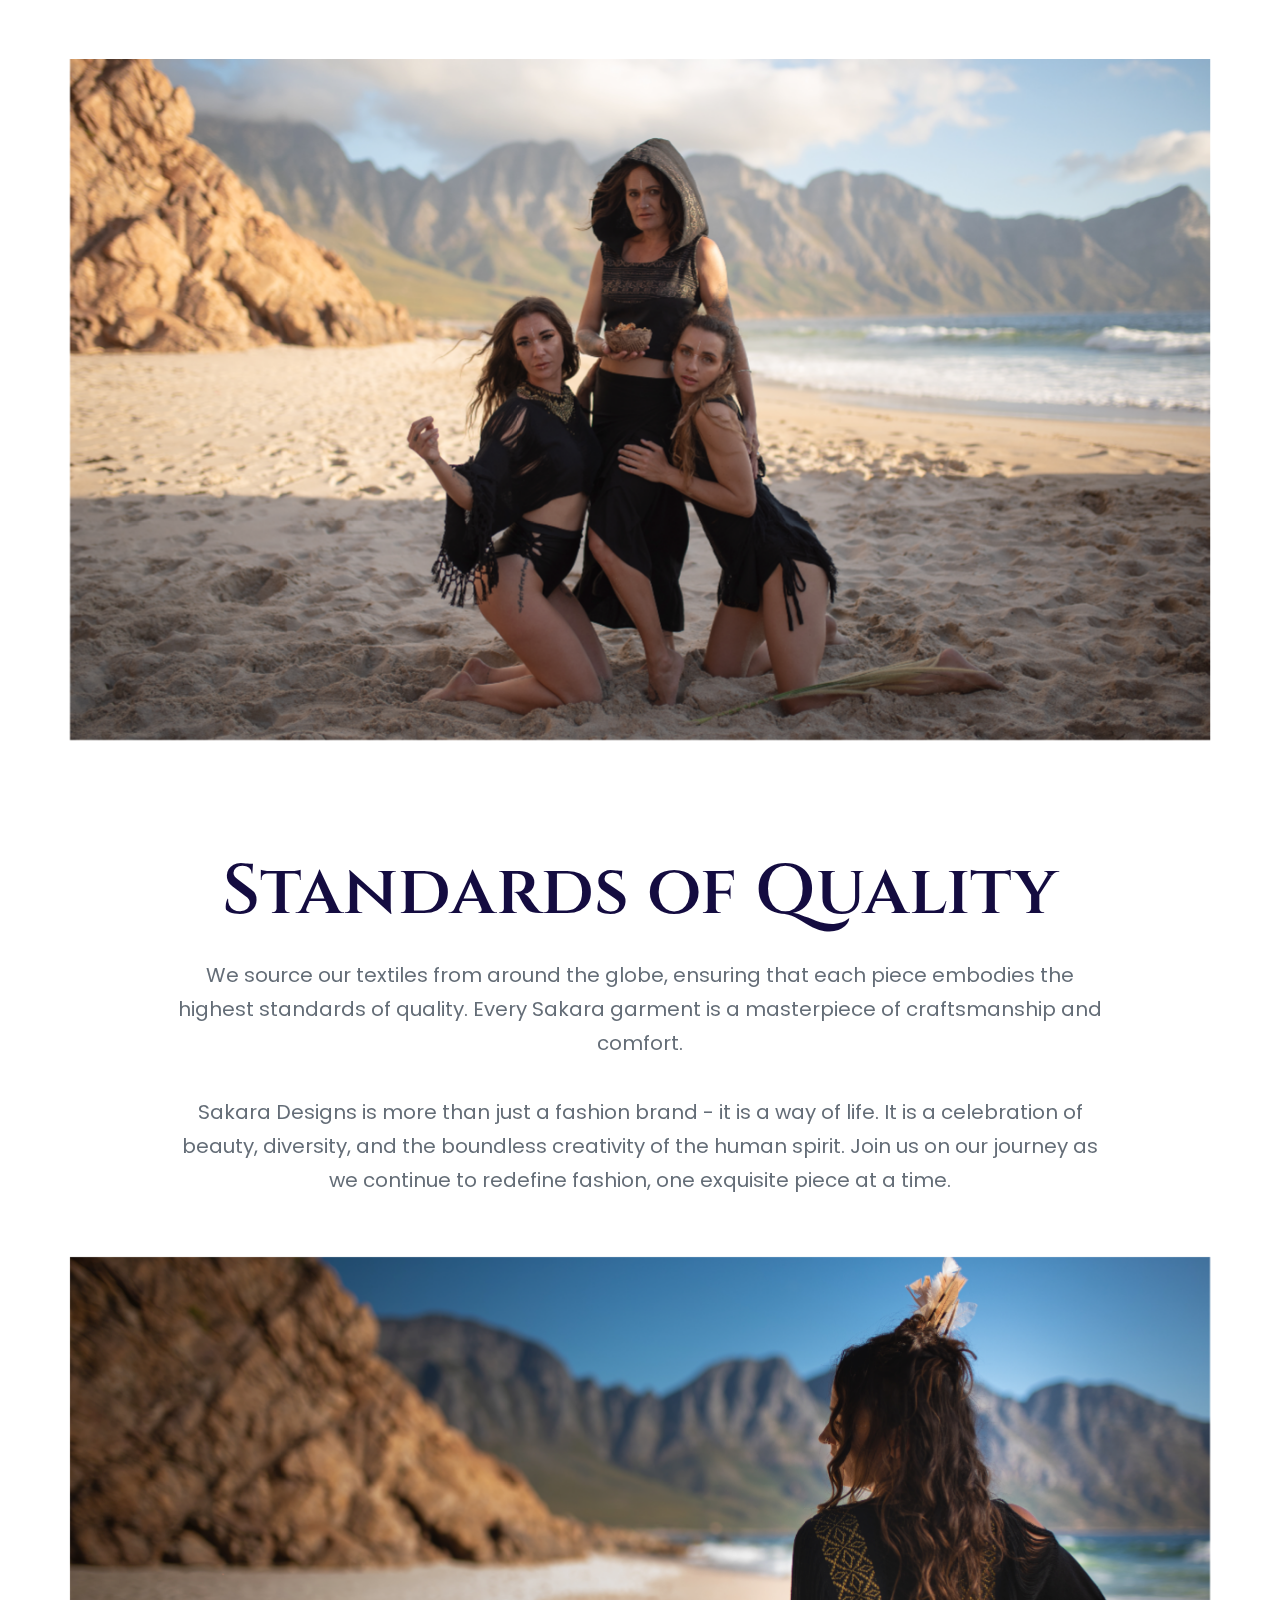
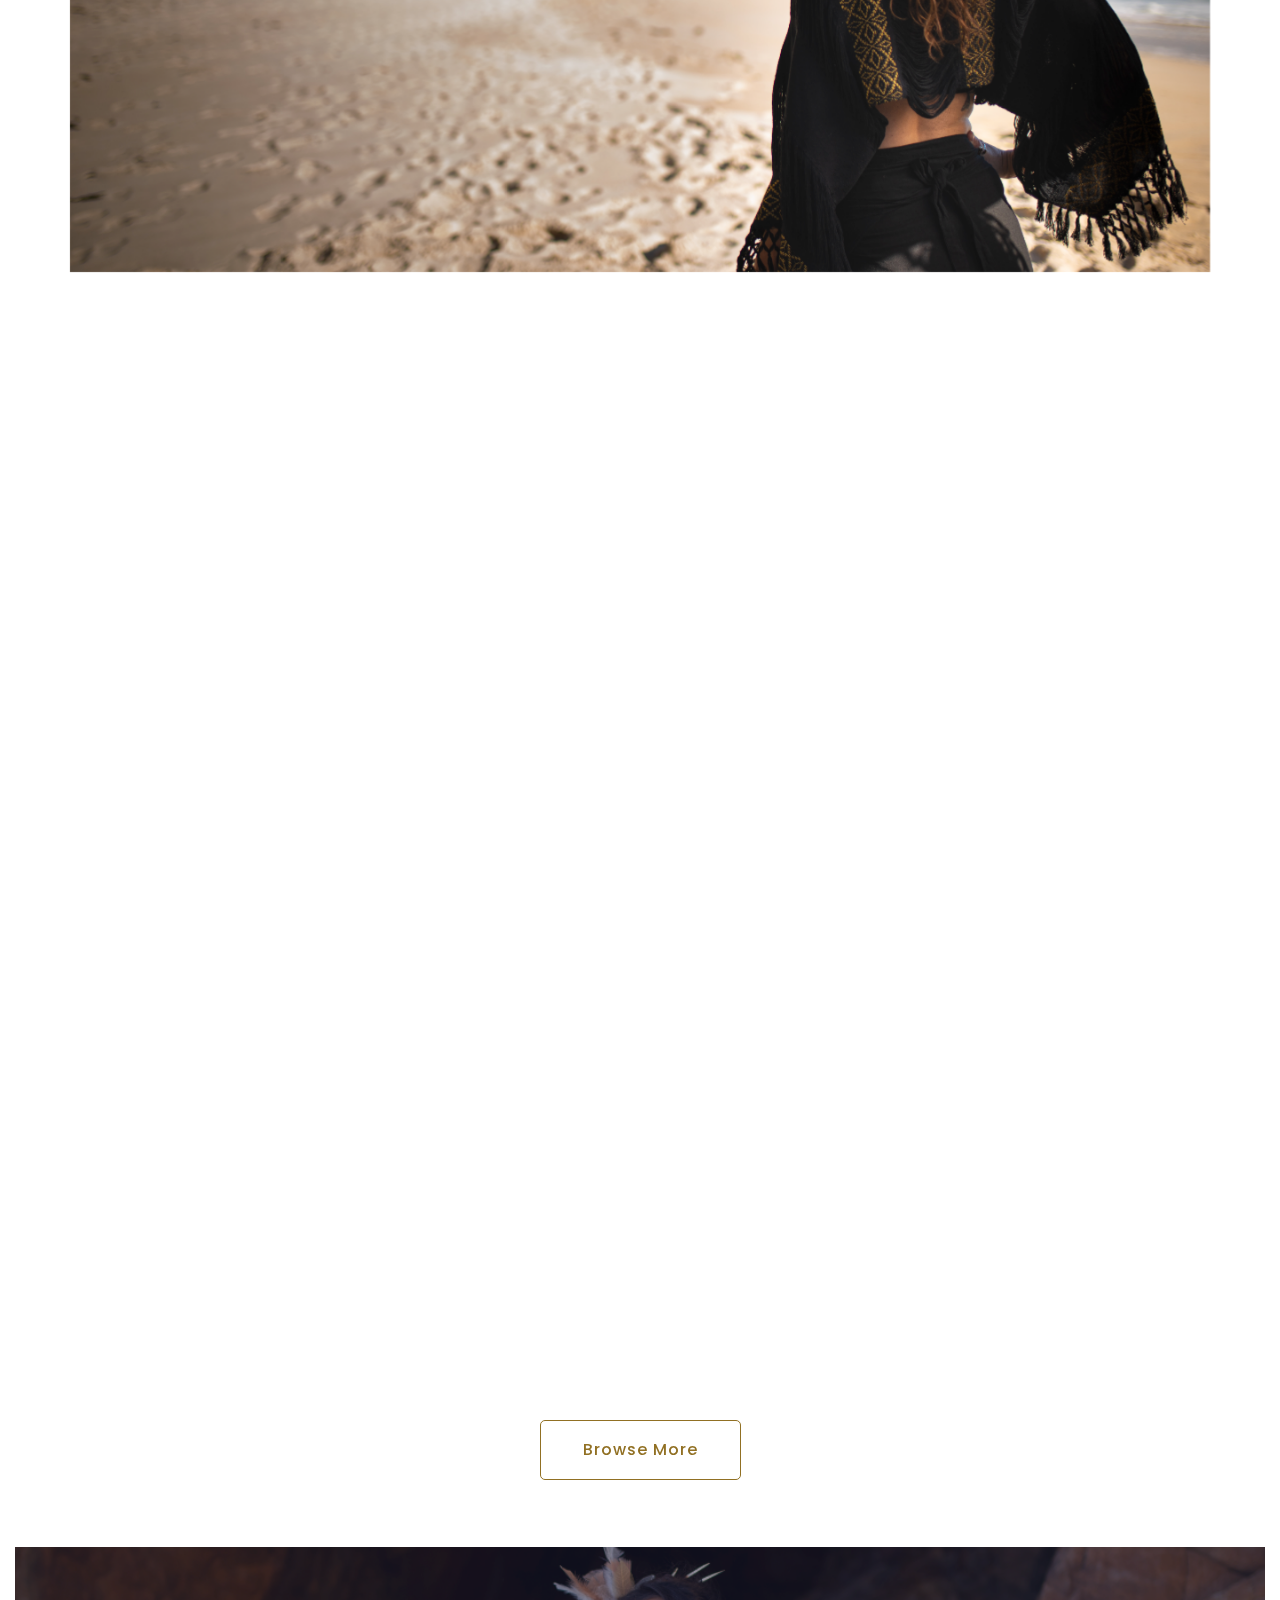
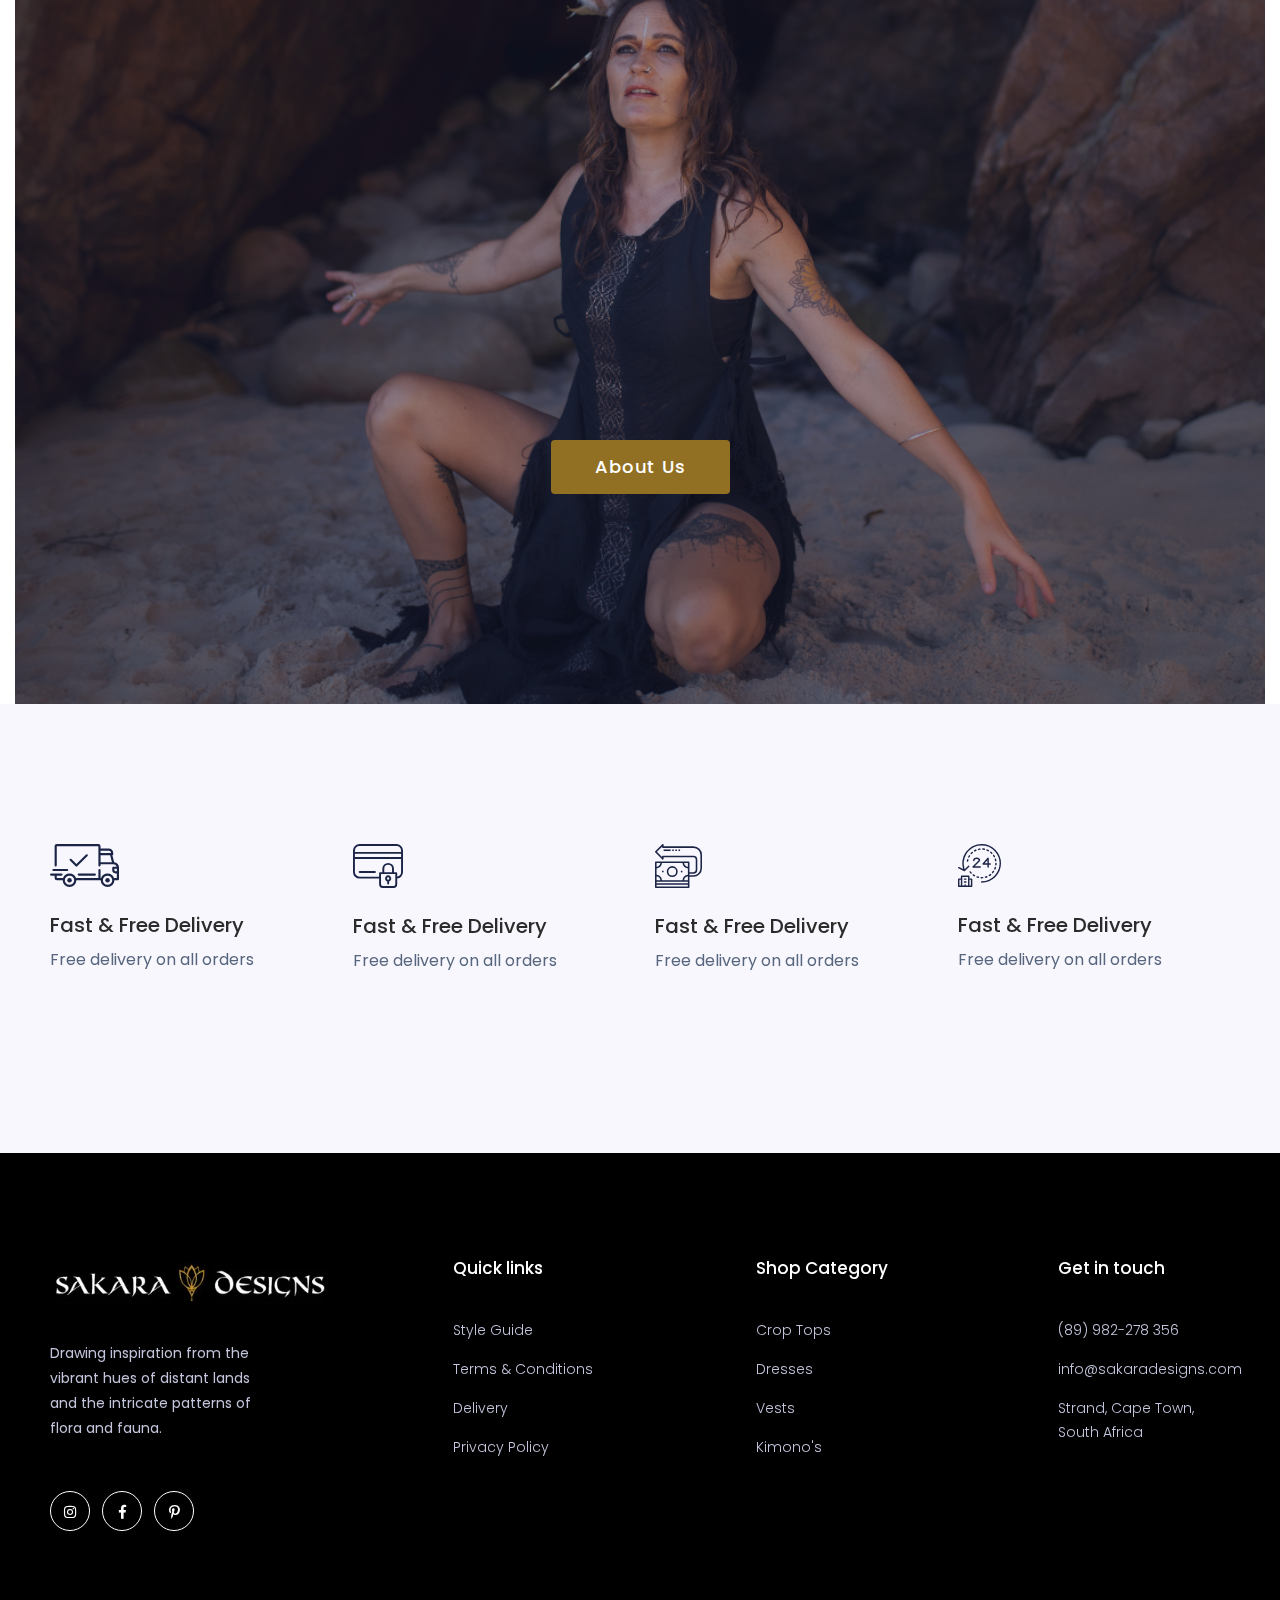
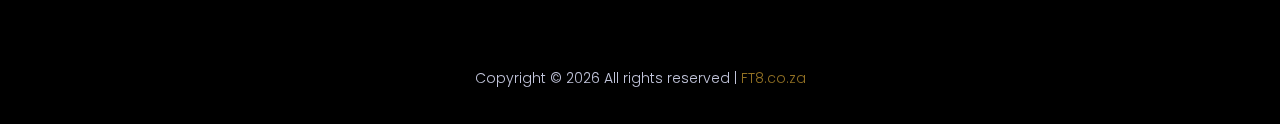
==== commit adfbf5be: "removed shop elements and blog" ====
--- a/about.html
+++ b/about.html
@@ -44,7 +44,7 @@
     <!-- Preloader Start-->
     <header>
       <!-- Header Start -->
-      <div class="header-area ">
+      <div class="header-area">
         <div class="main-header header-sticky">
           <div class="container-fluid">
             <div
@@ -58,23 +58,15 @@
                   /></a>
                 </div>
                 <!-- Main-menu -->
-                <div class="main-menu  d-none d-lg-block">
+                <div class="main-menu d-none d-lg-block">
                   <nav>
                     <ul id="navigation">
                       <li><a href="index.html">Home</a></li>
-                      <li><a href="shop.html">shop</a></li>
+                      <li>
+                        <a href="https://www.sakaradesigns.com/shop/">shop</a>
+                      </li>
                       <li><a href="about.html">About</a></li>
-                      <li>
-                        <a href="blog.html">Blog</a>
-                        <ul class="submenu">
-                          <li><a href="blog.html">Blog</a></li>
-                          <li><a href="blog_details.html">Blog Details</a></li>
-                          <li><a href="elements.html">Elements</a></li>
-                          <li>
-                            <a href="product_details.html">Product Details</a>
-                          </li>
-                        </ul>
-                      </li>
+                     
                       <li><a href="contact.html">Contact</a></li>
                     </ul>
                   </nav>
@@ -90,21 +82,6 @@
                   <a href="#"><i class="fab fa-pinterest-p"></i></a>
                 </div>
                 <!-- Search Box -->
-                <div class="search d-none d-md-block">
-                  <ul class="d-flex align-items-center">
-                    <li class="mr-15">
-                      <div class="nav-search search-switch">
-                        <i class="ti-search"></i>
-                      </div>
-                    </li>
-                    <li>
-                      <div class="card-stor">
-                        <img src="assets/img/gallery/card.svg" alt="" />
-                        <span>0</span>
-                      </div>
-                    </li>
-                  </ul>
-                </div>
               </div>
               <!-- Mobile Menu -->
               <div class="col-12">
@@ -204,97 +181,171 @@
       <div class="about-area">
         <div class="container">
           <div class="row justify-content-center">
-            
             <div class="col-lg-12">
               <div class="about-img pb-bottom">
                 <img src="assets/img/gallery/about1.png" alt="" class="w-100" />
               </div>
             </div>
           </div>
-          </div> 
-          </div>
+        </div>
+      </div>
       <!-- Section tittle New Collection -->
       <div class="row justify-content-center">
         <div class="col-xl-7 col-lg-8 col-md-10">
-            <div class="section-tittle mb-60 text-center wow fadeInUp" data-wow-duration="2s" data-wow-delay=".2s">
-                <h2>new<br>collection</h2>
-                <p class="pera">
-                  The newest collection features sustainable handwoven cotton created by the Zapotec culture, using a traditional method that dates back to 500 BC. It's a captivating process, almost like a graceful dance, as they step on the pedals to create different patterns, each carrying its own significance. Every thread is meticulously handwoven with love and passion, resulting in a stunning garment.
-                </p>
-               
-            </div>
-        </div>
-    </div>
-    <!--? Popular Items Start -->
-    <div class="popular-items pt-50">
+          <div
+            class="section-tittle mb-60 text-center wow fadeInUp"
+            data-wow-duration="2s"
+            data-wow-delay=".2s"
+          >
+            <h2>new<br />collection</h2>
+            <p class="pera">
+              The newest collection features sustainable handwoven cotton
+              created by the Zapotec culture, using a traditional method that
+              dates back to 500 BC. It's a captivating process, almost like a
+              graceful dance, as they step on the pedals to create different
+              patterns, each carrying its own significance. Every thread is
+              meticulously handwoven with love and passion, resulting in a
+              stunning garment.
+            </p>
+          </div>
+        </div>
+      </div>
+      <!--? Popular Items Start -->
+      <div class="popular-items pt-50">
         <div class="container-fluid">
-            <div class="row">
-                <div class="col-lg-3 col-md-6 col-sm-6">
-                    <div class="single-popular-items mb-50 text-center wow fadeInUp" data-wow-duration="1s" data-wow-delay=".1s">
-                        <div class="popular-img">
-                            <img src="assets/img/popular/pop1.png" alt="dress">
-                            <div class="img-cap">
-                                <span>Dresses</span>
-                            </div>
-                            <div class="favorit-items">
-                             <a href="shop.html" class="btn">Shop Now</a>
-                         </div>
-                     </div>
-                 </div>
-             </div>
-             <div class="col-lg-3 col-md-6 col-sm-6">
-                <div class="single-popular-items mb-50 text-center wow fadeInUp" data-wow-duration="1s" data-wow-delay=".2s">
-                    <div class="popular-img">
-                        <img src="assets/img/popular/pop2.png" alt="kimono">
-                        <div class="img-cap">
-                            <span>Kimono's</span>
-                        </div>
-                        <div class="favorit-items">
-                         <a href="shop.html" class="btn">Shop Now</a>
-                     </div>
-                 </div>
-             </div>
-         </div>
-         <div class="col-lg-3 col-md-6 col-sm-6">
-            <div class="single-popular-items mb-50 text-center wow fadeInUp" data-wow-duration="1s" data-wow-delay=".4s">
+          <div class="row">
+            <div class="col-lg-3 col-md-6 col-sm-6">
+              <div
+                class="single-popular-items mb-50 text-center wow fadeInUp"
+                data-wow-duration="1s"
+                data-wow-delay=".1s"
+              >
                 <div class="popular-img">
-                    <img src="assets/img/popular/pop3.png" alt="vests">
-                    <div class="img-cap">
-                        <span>Vests</span>
-                    </div>
-                    <div class="favorit-items">
-                     <a href="shop.html" class="btn">Shop Now</a>
-                 </div>
-             </div>
-         </div>
-     </div>
-     <div class="col-lg-3 col-md-6 col-sm-6">
-        <div class="single-popular-items mb-50 text-center wow fadeInUp" data-wow-duration="1s" data-wow-delay=".6s">
-            <div class="popular-img">
-                <img src="assets/img/popular/pop4.png" alt="crop top">
-                <div class="img-cap">
+                  <img src="assets/img/popular/pop1.png" alt="dress" />
+                  <div class="img-cap">
+                    <span>Dresses</span>
+                  </div>
+                  <div class="favorit-items">
+                    <a
+                      href="https://www.sakaradesigns.com/shop/index.php?route=product/category&path=59"
+                      class="btn"
+                      >Shop Now</a
+                    >
+                  </div>
+                </div>
+              </div>
+            </div>
+            <div class="col-lg-3 col-md-6 col-sm-6">
+              <div
+                class="single-popular-items mb-50 text-center wow fadeInUp"
+                data-wow-duration="1s"
+                data-wow-delay=".2s"
+              >
+                <div class="popular-img">
+                  <img src="assets/img/popular/pop2.png" alt="kimono" />
+                  <div class="img-cap">
+                    <span>Kimono's</span>
+                  </div>
+                  <div class="favorit-items">
+                    <a
+                      href="https://www.sakaradesigns.com/shop/index.php?route=product/category&path=60"
+                      class="btn"
+                      >Shop Now</a
+                    >
+                  </div>
+                </div>
+              </div>
+            </div>
+            <div class="col-lg-3 col-md-6 col-sm-6">
+              <div
+                class="single-popular-items mb-50 text-center wow fadeInUp"
+                data-wow-duration="1s"
+                data-wow-delay=".4s"
+              >
+                <div class="popular-img">
+                  <img src="assets/img/popular/pop3.png" alt="vests" />
+                  <div class="img-cap">
+                    <span>Vests</span>
+                  </div>
+                  <div class="favorit-items">
+                    <a
+                      href="https://www.sakaradesigns.com/shop/index.php?route=product/category&path=61"
+                      class="btn"
+                      >Shop Now</a
+                    >
+                  </div>
+                </div>
+              </div>
+            </div>
+            <div class="col-lg-3 col-md-6 col-sm-6">
+              <div
+                class="single-popular-items mb-50 text-center wow fadeInUp"
+                data-wow-duration="1s"
+                data-wow-delay=".6s"
+              >
+                <div class="popular-img">
+                  <img src="assets/img/popular/pop4.png" alt="crop top" />
+                  <div class="img-cap">
                     <span>Crop Tops</span>
-                </div>
-                <div class="favorit-items">
-                 <a href="shop.html" class="btn">Shop Now</a>
-             </div>
-         </div>
-     </div>
- </div>
-</div>
-</div>
-</div>
-<!-- Popular Items End -->
-
-<!-- Button -->
-<div class="row justify-content-center" style="padding-bottom: 60px;">
-<div class="room-btn">
-    <a href="catagori.html" class="border-btn">Browse More</a>
-</div>
-</div>
-</div>
-</div>
-     
+                  </div>
+                  <div class="favorit-items">
+                    <a
+                      href="https://www.sakaradesigns.com/shop/index.php?route=product/category&path=62"
+                      class="btn"
+                      >Shop Now</a
+                    >
+                  </div>
+                </div>
+              </div>
+            </div>
+          </div>
+        </div>
+
+        <!-- Popular Items End -->
+
+        <!-- Button -->
+        <div class="row justify-content-center" style="padding-bottom: 60px">
+          <div class="room-btn">
+            <a
+              href="https://www.sakaradesigns.com/shop/index.php?route=product/category&path=63"
+              class="border-btn"
+              >Browse More</a
+            >
+          </div>
+        </div>
+
+        <!--? New Arrival End -->
+        <!--? collection -->
+        <section
+          class="collection section-bg2 section-padding30 section-over1 ml-15 mr-15"
+          data-background="assets/img/gallery/section_bg01.png"
+        >
+          <div class="container-fluid"></div>
+          <div class="row justify-content-center">
+            <div class="col-xl-7 col-lg-9">
+              <div class="single-question text-center">
+                <h2
+                  class="wow fadeInUp"
+                  data-wow-duration="2s"
+                  data-wow-delay=".1s"
+                >
+                  true beauty lies in embracing one's individuality
+                </h2>
+                <a
+                  href="about.html"
+                  class="btn class="
+                  wow
+                  fadeInUp
+                  data-wow-duration="2s"
+                  data-wow-delay=".4s"
+                  >About Us</a
+                >
+              </div>
+            </div>
+          </div>
+        </section>
+      </div>
+
       <!--? Services Area Start -->
       <div class="categories-area section-padding40 gray-bg">
         <div class="container-fluid">
@@ -352,90 +403,104 @@
     <footer>
       <!-- Footer Start-->
       <div class="footer-area footer-padding">
-          <div class="container-fluid ">
-              <div class="row d-flex justify-content-between">
-                  <div class="col-xl-3 col-lg-3 col-md-8 col-sm-8">
-                   <div class="single-footer-caption mb-50">
-                     <div class="single-footer-caption mb-30">
-                        <!-- logo -->
-                        <div class="footer-logo mb-35">
-                         <a href="index.html"><img src="assets/img/logo/logoblack3.png" alt=""></a>
-                     </div>
-                     <div class="footer-tittle">
-                         <div class="footer-pera">
-                             <p>Drawing inspiration from the vibrant hues of distant lands and the intricate patterns of flora and fauna.</p>
-                         </div>
-                     </div>
-                     <!-- social -->
-                     <div class="footer-social">
-                      <a href="#"><i class="fab fa-instagram"></i></a>
-                      <a href="https://bit.ly/sai4ull"><i class="fab fa-facebook-f"></i></a>
-                      <a href="#"><i class="fab fa-pinterest-p"></i></a>
-                  </div>
-              </div>
-          </div>
-      </div>
-      <div class="col-xl-2 col-lg-2 col-md-4 col-sm-4">
-          <div class="single-footer-caption mb-50">
-              <div class="footer-tittle">
+        <div class="container-fluid">
+          <div class="row d-flex justify-content-between">
+            <div class="col-xl-3 col-lg-3 col-md-8 col-sm-8">
+              <div class="single-footer-caption mb-50">
+                <div class="single-footer-caption mb-30">
+                  <!-- logo -->
+                  <div class="footer-logo mb-35">
+                    <a href="index.html"
+                      ><img src="assets/img/logo/logoblack3.png" alt=""
+                    /></a>
+                  </div>
+                  <div class="footer-tittle">
+                    <div class="footer-pera">
+                      <p>
+                        Drawing inspiration from the vibrant hues of distant
+                        lands and the intricate patterns of flora and fauna.
+                      </p>
+                    </div>
+                  </div>
+                  <!-- social -->
+                  <div class="footer-social">
+                    <a href="#"><i class="fab fa-instagram"></i></a>
+                    <a href="https://bit.ly/sai4ull"
+                      ><i class="fab fa-facebook-f"></i
+                    ></a>
+                    <a href="#"><i class="fab fa-pinterest-p"></i></a>
+                  </div>
+                </div>
+              </div>
+            </div>
+            <div class="col-xl-2 col-lg-2 col-md-4 col-sm-4">
+              <div class="single-footer-caption mb-50">
+                <div class="footer-tittle">
                   <h4>Quick links</h4>
                   <ul>
-                      <li><a href="#">Style Guide</a></li>
-                      <li><a href="#">Terms & Conditions</a></li>
-                      <li><a href="#">Delivery</a></li>
-                      <li><a href="#">Privacy Policy</a></li>
+                    <li><a href="#">Style Guide</a></li>
+                    <li><a href="#">Terms & Conditions</a></li>
+                    <li><a href="#">Delivery</a></li>
+                    <li><a href="#">Privacy Policy</a></li>
                   </ul>
-              </div>
-          </div>
-      </div>
-      <div class="col-xl-2 col-lg-2 col-md-4 col-sm-4">
-          <div class="single-footer-caption mb-50">
-              <div class="footer-tittle">
+                </div>
+              </div>
+            </div>
+            <div class="col-xl-2 col-lg-2 col-md-4 col-sm-4">
+              <div class="single-footer-caption mb-50">
+                <div class="footer-tittle">
                   <h4>Shop Category</h4>
                   <ul>
-                      <li><a href="#">Crop Tops</a></li>
-                      <li><a href="#">Dresses</a></li>
-                      <li><a href="#">Skirts</a></li>
-                      <li><a href="#">Vests</a></li>
-                      <li><a href="#">Kimono's</a></li>
+                    <li><a href="https://www.sakaradesigns.com/shop/index.php?route=product/category&path=62">Crop Tops</a></li>
+                    <li><a href="https://www.sakaradesigns.com/shop/index.php?route=product/category&path=59">Dresses</a></li>
+                    
+                    <li><a href="https://www.sakaradesigns.com/shop/index.php?route=product/category&path=61">Vests</a></li>
+                    <li><a href="https://www.sakaradesigns.com/shop/index.php?route=product/category&path=60">Kimono's</a></li>
                   </ul>
-              </div>
-          </div>
-      </div>
-      <div class="col-xl-2 col-lg-3 col-md-4 col-sm-4">
-          <div class="single-footer-caption mb-50">
-              <div class="footer-tittle">
+                </div>
+              </div>
+            </div>
+            <div class="col-xl-2 col-lg-3 col-md-4 col-sm-4">
+              <div class="single-footer-caption mb-50">
+                <div class="footer-tittle">
                   <h4>Get in touch</h4>
                   <ul>
-                      <li><a href="#">(89) 982-278 356</a></li>
-                      <li><a href="#">info@sakaradesigns.com</a></li>
-                      <li><a href="#">Strand, Cape Town, South Africa</a></li>
+                    <li><a href="#">(89) 982-278 356</a></li>
+                    <li><a href="#">info@sakaradesigns.com</a></li>
+                    <li><a href="#">Strand, Cape Town, South Africa</a></li>
                   </ul>
-              </div>
-          </div>
-      </div>
-  </div>
-  </div>
-  </div>
-  <!-- footer-bottom area -->
-  <div class="footer-bottom-area">
-      <div class="container">
+                </div>
+              </div>
+            </div>
+          </div>
+        </div>
+      </div>
+      <!-- footer-bottom area -->
+      <div class="footer-bottom-area">
+        <div class="container">
           <div class="footer-border">
-             <div class="row d-flex align-items-center">
-                 <div class="col-xl-12 ">
-                     <div class="footer-copy-right text-center">
-                         <p><!-- Link back to Colorlib can't be removed. Template is licensed under CC BY 3.0. -->
-                            Copyright &copy;<script>document.write(new Date().getFullYear());</script> All rights reserved | <a href="https://ft8.co.za" target="_blank">FT8.co.za</a>
-                            <!-- Link back to Colorlib can't be removed. Template is licensed under CC BY 3.0. --></p>
-                        </div>
-                    </div>
-                </div>
-            </div>
-        </div>
-    </div>
-    <!-- Footer End-->
-  </footer>
-    
+            <div class="row d-flex align-items-center">
+              <div class="col-xl-12">
+                <div class="footer-copy-right text-center">
+                  <p>
+                    <!-- Link back to Colorlib can't be removed. Template is licensed under CC BY 3.0. -->
+                    Copyright &copy;
+                    <script>
+                      document.write(new Date().getFullYear());
+                    </script>
+                    All rights reserved |
+                    <a href="https://ft8.co.za" target="_blank">FT8.co.za</a>
+                    <!-- Link back to Colorlib can't be removed. Template is licensed under CC BY 3.0. -->
+                  </p>
+                </div>
+              </div>
+            </div>
+          </div>
+        </div>
+      </div>
+      <!-- Footer End-->
+    </footer>
+
     <!--? Search model Begin -->
     <div class="search-model-box">
       <div class="h-100 d-flex align-items-center justify-content-center">
--- a/assets/css/style.css
+++ b/assets/css/style.css
@@ -1 +1,6277 @@
-@import url("https://fonts.googleapis.com/css2?family=Cinzel:wght@400;700;900&family=Poppins:wght@300;400;500;600;700;800;900&display=swap");.white-bg{background:#ffffff}.gray-bg{background:#f5f5f5}.gray-bg{background:#f7f7fd}.white-bg{background:#fff}.black-bg{background:#16161a}.theme-bg{background:#9F78FF}.brand-bg{background:#f1f4fa}.testimonial-bg{background:#f9fafc}.white-color{color:#fff}.black-color{color:#16161a}.theme-color{color:#9F78FF}.boxed-btn{background:#fff;color:#9F78FF !important;display:inline-block;padding:18px 44px;font-family:"Cinzel",serif;font-size:14px;font-weight:400;border:0;border:1px solid #9F78FF;letter-spacing:3px;text-align:center;color:#9F78FF;text-transform:uppercase;cursor:pointer}.boxed-btn:hover{background:#9F78FF;color:#fff !important;border:1px solid #9F78FF}.boxed-btn:focus{outline:none}.boxed-btn.large-width{width:220px}[data-overlay]{position:relative;background-size:cover;background-repeat:no-repeat;background-position:center center}[data-overlay]::before{position:absolute;left:0;top:0;right:0;bottom:0;content:""}[data-opacity="1"]::before{opacity:0.1}[data-opacity="2"]::before{opacity:0.2}[data-opacity="3"]::before{opacity:0.3}[data-opacity="4"]::before{opacity:0.4}[data-opacity="5"]::before{opacity:0.5}[data-opacity="6"]::before{opacity:0.6}[data-opacity="7"]::before{opacity:0.7}[data-opacity="8"]::before{opacity:0.8}[data-opacity="9"]::before{opacity:0.9}body{font-family:"Poppins",sans-serif;font-weight:normal;font-style:normal;font-size:16px}h1,h2,h3,h4,h5,h6{font-family:"Cinzel",serif;color:#140C40;margin-top:0px;font-style:normal;font-weight:500;text-transform:normal}p{font-family:"Poppins",sans-serif;color:#646D77;font-size:14px;line-height:30px;margin-bottom:15px;font-weight:normal;line-height:1.4}.bg-img-1{background-image:url(../img/slider/slider-img-1.jpg)}.bg-img-2{background-image:url(../img/background-img/bg-img-2.jpg)}.cta-bg-1{background-image:url(../img/background-img/bg-img-3.jpg)}.img{max-width:100%;-webkit-transition:.3s;-moz-transition:.3s;-o-transition:.3s;transition:.3s}.f-left{float:left}.f-right{float:right}.fix{overflow:hidden}.clear{clear:both}a,.button{-webkit-transition:.3s;-moz-transition:.3s;-o-transition:.3s;transition:.3s}a:focus,.button:focus{text-decoration:none;outline:none}a{color:#635c5c}a:hover{color:#fff}a:focus,a:hover,.portfolio-cat a:hover,.footer -menu li a:hover{text-decoration:none}a,button{color:#fff;outline:medium none}button:focus,input:focus,input:focus,textarea,textarea:focus{outline:0}.uppercase{text-transform:uppercase}input:focus::-moz-placeholder{opacity:0;-webkit-transition:.4s;-o-transition:.4s;transition:.4s}.capitalize{text-transform:capitalize}h1 a,h2 a,h3 a,h4 a,h5 a,h6 a{color:inherit}ul{margin:0px;padding:0px}li{list-style:none}hr{border-bottom:1px solid #eceff8;border-top:0 none;margin:30px 0;padding:0}.theme-overlay{position:relative}.theme-overlay::before{background:#1696e7 none repeat scroll 0 0;content:"";height:100%;left:0;opacity:0.6;position:absolute;top:0;width:100%}.overlay2{position:relative;z-index:0}.overlay2::before{position:absolute;content:"";top:0;left:0;width:100%;height:100%;z-index:-1}.overlay2{position:relative;z-index:0}.overlay2::before{position:absolute;content:"";background-color:#2E2200;top:0;left:0;width:100%;height:100%;z-index:-1;opacity:0.5}.section-padding{padding-top:120px;padding-bottom:120px}.separator{border-top:1px solid #f2f2f2}.mb-90{margin-bottom:90px}@media (max-width: 767px){.mb-90{margin-bottom:30px}}@media (min-width: 768px) and (max-width: 991px){.mb-90{margin-bottom:45px}}.owl-carousel .owl-nav div{background:rgba(255,255,255,0.8) none repeat scroll 0 0;height:40px;left:20px;line-height:40px;font-size:22px;color:#646464;opacity:1;visibility:visible;position:absolute;text-align:center;top:50%;transform:translateY(-50%);transition:all 0.3s ease 0s;width:40px}.owl-carousel .owl-nav div.owl-next{left:auto;right:-30px}.owl-carousel .owl-nav div.owl-next i{position:relative;right:0;top:1px}.owl-carousel .owl-nav div.owl-prev i{position:relative;right:1px;top:0px}.owl-carousel:hover .owl-nav div{opacity:1;visibility:visible}.owl-carousel:hover .owl-nav div:hover{color:#fff;background:#ff3500}.btn{background:#9F78FF;text-transform:capitalize;padding:27px 44px;color:#fff;cursor:pointer;font-weight:500;font-size:18px;display:inline-block;line-height:1;-moz-user-select:none;letter-spacing:1px;line-height:0;margin-bottom:0;cursor:pointer;transition:color 0.4s linear;position:relative;z-index:1;border:0;overflow:hidden;margin:0;border-radius:4px}@media (max-width: 575px){.btn{padding:22px 24px;font-size:16px}}.btn::before{content:"";position:absolute;left:0;top:0;width:101%;height:101%;background:#8c6ae4;z-index:1;border-radius:5px;transition:transform 0.5s;transition-timing-function:ease;transform-origin:0 0;transition-timing-function:cubic-bezier(0.5, 1.6, 0.4, 0.7);transform:scaleX(0);border-radius:0px}.btn:hover::before{transform:scaleX(1);color:#fff !important;z-index:-1}.btn.focus,.btn:focus{outline:0;box-shadow:none}.btn.focus,.btn:focus{outline:0;box-shadow:none}.about-btn{padding:28px 52px}.header-btn{padding:18px 43px}.hero-btn{padding:18px 43px}.white-btn{padding:30px 39px;background:#fff;color:#072366 !important}.white-btn::before{background:#9F78FF;color:#fff !important}.black-btn{padding:14px 35px;background:#000;display:inline-block}.black-btn::before{background:#331391}.borders-btn{padding:10px 64px;background:none;border:1px solid #FD8F5F;display:inline-block;color:#FD8F5F;border-radius:30px}.cal-btn i{color:#09cc7f !important;font-size:31px;font-weight:300;margin-right:10px}.cal-btn>p{color:#072366 !important;font-weight:700;font-size:16px;display:inline-block;margin:0 !important;position:relative;top:-7px}.submit-btn2{background:#9F78FF;width:100%;height:60px;padding:10px 20px;border:0;color:#fff;text-transform:capitalize;cursor:pointer;font-size:16px;border-radius:0px}.border-btn{border:1px solid #9F78FF;color:#9F78FF;background:none;border-radius:5px;text-transform:capitalize;padding:17px 42px;-moz-user-select:none;cursor:pointer;display:inline-block;font-size:16px;font-weight:500;letter-spacing:1px;margin-bottom:0;position:relative;transition:color 0.4s linear;position:relative;overflow:hidden;margin:0}.border-btn i{font-size:16px;margin-right:10px;color:#9F78FF;-webkit-transition:.3s;-moz-transition:.3s;-o-transition:.3s;transition:.3s}.border-btn::before{border:1px solid transparent;content:"";position:absolute;left:0;top:0;width:101%;height:101%;background:#9F78FF;z-index:-1;transition:transform 0.5s;transition-timing-function:ease;transform-origin:0 0;transition-timing-function:cubic-bezier(0.5, 1.6, 0.4, 0.7);transform:scaleY(0);border-radius:0}.border-btn:hover::before{transform:scaleY(1);border:1px solid transparent;color:#fff}.section-over1{position:relative;z-index:0}.section-over1::before{position:absolute;content:"";background-color:rgba(29,37,71,0.4);width:100%;height:100%;left:0;top:0;bottom:0;right:0;z-index:-1;background-repeat:no-repeat}.breadcrumb>.active{color:#888}#scrollUp,#back-top{background:#9F78FF;height:50px;width:50px;right:31px;bottom:18px;position:fixed;color:#fff;font-size:20px;text-align:center;border-radius:50%;line-height:48px;border:2px solid transparent;box-shadow:0 0 10px 3px rgba(108,98,98,0.2)}@media (max-width: 575px){#scrollUp,#back-top{right:16px}}#scrollUp a i,#back-top a i{display:block;line-height:50px}#scrollUp:hover{color:#fff}.sticky-bar{left:0;margin:auto;position:fixed;top:0;width:100%;-webkit-box-shadow:0 10px 15px rgba(25,25,25,0.1);box-shadow:0 10px 15px rgba(25,25,25,0.1);z-index:9999;-webkit-animation:300ms ease-in-out 0s normal none 1 running fadeInDown;animation:300ms ease-in-out 0s normal none 1 running fadeInDown;-webkit-box-shadow:0 10px 15px rgba(25,25,25,0.1);background:#fff}.mt-5{margin-top:5px}.mt-10{margin-top:10px}.mt-15{margin-top:15px}.mt-20{margin-top:20px}.mt-25{margin-top:25px}.mt-30{margin-top:30px}.mt-35{margin-top:35px}.mt-40{margin-top:40px}.mt-45{margin-top:45px}.mt-50{margin-top:50px}.mt-55{margin-top:55px}.mt-60{margin-top:60px}.mt-65{margin-top:65px}.mt-70{margin-top:70px}.mt-75{margin-top:75px}.mt-80{margin-top:80px}.mt-85{margin-top:85px}.mt-90{margin-top:90px}.mt-95{margin-top:95px}.mt-100{margin-top:100px}.mt-105{margin-top:105px}.mt-110{margin-top:110px}.mt-115{margin-top:115px}.mt-120{margin-top:120px}.mt-125{margin-top:125px}.mt-130{margin-top:130px}.mt-135{margin-top:135px}.mt-140{margin-top:140px}.mt-145{margin-top:145px}.mt-150{margin-top:150px}.mt-155{margin-top:155px}.mt-160{margin-top:160px}.mt-165{margin-top:165px}.mt-170{margin-top:170px}.mt-175{margin-top:175px}.mt-180{margin-top:180px}.mt-185{margin-top:185px}.mt-190{margin-top:190px}.mt-195{margin-top:195px}.mt-200{margin-top:200px}.mb-5{margin-bottom:5px}.mb-10{margin-bottom:10px}.mb-15{margin-bottom:15px}.mb-20{margin-bottom:20px}.mb-25{margin-bottom:25px}.mb-30{margin-bottom:30px}.mb-35{margin-bottom:35px}.mb-40{margin-bottom:40px}.mb-45{margin-bottom:45px}.mb-50{margin-bottom:50px}.mb-55{margin-bottom:55px}.mb-60{margin-bottom:60px}.mb-65{margin-bottom:65px}.mb-70{margin-bottom:70px}.mb-75{margin-bottom:75px}.mb-80{margin-bottom:80px}.mb-85{margin-bottom:85px}.mb-90{margin-bottom:90px}.mb-95{margin-bottom:95px}.mb-100{margin-bottom:100px}.mb-105{margin-bottom:105px}.mb-110{margin-bottom:110px}.mb-115{margin-bottom:115px}.mb-120{margin-bottom:120px}.mb-125{margin-bottom:125px}.mb-130{margin-bottom:130px}.mb-135{margin-bottom:135px}.mb-140{margin-bottom:140px}.mb-145{margin-bottom:145px}.mb-150{margin-bottom:150px}.mb-155{margin-bottom:155px}.mb-160{margin-bottom:160px}.mb-165{margin-bottom:165px}.mb-170{margin-bottom:170px}.mb-175{margin-bottom:175px}.mb-180{margin-bottom:180px}.mb-185{margin-bottom:185px}.mb-190{margin-bottom:190px}.mb-195{margin-bottom:195px}.mb-200{margin-bottom:200px}.ml-5{margin-left:5px}.ml-10{margin-left:10px}.ml-15{margin-left:15px}.ml-20{margin-left:20px}.ml-25{margin-left:25px}.ml-30{margin-left:30px}.ml-35{margin-left:35px}.ml-40{margin-left:40px}.ml-45{margin-left:45px}.ml-50{margin-left:50px}.ml-55{margin-left:55px}.ml-60{margin-left:60px}.ml-65{margin-left:65px}.ml-70{margin-left:70px}.ml-75{margin-left:75px}.ml-80{margin-left:80px}.ml-85{margin-left:85px}.ml-90{margin-left:90px}.ml-95{margin-left:95px}.ml-100{margin-left:100px}.ml-105{margin-left:105px}.ml-110{margin-left:110px}.ml-115{margin-left:115px}.ml-120{margin-left:120px}.ml-125{margin-left:125px}.ml-130{margin-left:130px}.ml-135{margin-left:135px}.ml-140{margin-left:140px}.ml-145{margin-left:145px}.ml-150{margin-left:150px}.ml-155{margin-left:155px}.ml-160{margin-left:160px}.ml-165{margin-left:165px}.ml-170{margin-left:170px}.ml-175{margin-left:175px}.ml-180{margin-left:180px}.ml-185{margin-left:185px}.ml-190{margin-left:190px}.ml-195{margin-left:195px}.ml-200{margin-left:200px}.mr-5{margin-right:5px}.mr-10{margin-right:10px}.mr-15{margin-right:15px}.mr-20{margin-right:20px}.mr-25{margin-right:25px}.mr-30{margin-right:30px}.mr-35{margin-right:35px}.mr-40{margin-right:40px}.mr-45{margin-right:45px}.mr-50{margin-right:50px}.mr-55{margin-right:55px}.mr-60{margin-right:60px}.mr-65{margin-right:65px}.mr-70{margin-right:70px}.mr-75{margin-right:75px}.mr-80{margin-right:80px}.mr-85{margin-right:85px}.mr-90{margin-right:90px}.mr-95{margin-right:95px}.mr-100{margin-right:100px}.mr-105{margin-right:105px}.mr-110{margin-right:110px}.mr-115{margin-right:115px}.mr-120{margin-right:120px}.mr-125{margin-right:125px}.mr-130{margin-right:130px}.mr-135{margin-right:135px}.mr-140{margin-right:140px}.mr-145{margin-right:145px}.mr-150{margin-right:150px}.mr-155{margin-right:155px}.mr-160{margin-right:160px}.mr-165{margin-right:165px}.mr-170{margin-right:170px}.mr-175{margin-right:175px}.mr-180{margin-right:180px}.mr-185{margin-right:185px}.mr-190{margin-right:190px}.mr-195{margin-right:195px}.mr-200{margin-right:200px}.pt-5{padding-top:5px}.pt-10{padding-top:10px}.pt-15{padding-top:15px}.pt-20{padding-top:20px}.pt-25{padding-top:25px}.pt-30{padding-top:30px}.pt-35{padding-top:35px}.pt-40{padding-top:40px}.pt-45{padding-top:45px}.pt-50{padding-top:50px}.pt-55{padding-top:55px}.pt-60{padding-top:60px}.pt-65{padding-top:65px}.pt-70{padding-top:70px}.pt-75{padding-top:75px}.pt-80{padding-top:80px}.pt-85{padding-top:85px}.pt-90{padding-top:90px}.pt-95{padding-top:95px}.pt-100{padding-top:100px}.pt-105{padding-top:105px}.pt-110{padding-top:110px}.pt-115{padding-top:115px}.pt-120{padding-top:120px}.pt-125{padding-top:125px}.pt-130{padding-top:130px}.pt-135{padding-top:135px}.pt-140{padding-top:140px}.pt-145{padding-top:145px}.pt-150{padding-top:150px}.pt-155{padding-top:155px}.pt-160{padding-top:160px}.pt-165{padding-top:165px}.pt-170{padding-top:170px}.pt-175{padding-top:175px}.pt-180{padding-top:180px}.pt-185{padding-top:185px}.pt-190{padding-top:190px}.pt-195{padding-top:195px}.pt-200{padding-top:200px}.pt-260{padding-top:260px}.pb-5{padding-bottom:5px}.pb-10{padding-bottom:10px}.pb-15{padding-bottom:15px}.pb-20{padding-bottom:20px}.pb-25{padding-bottom:25px}.pb-30{padding-bottom:30px}.pb-35{padding-bottom:35px}.pb-40{padding-bottom:40px}.pb-45{padding-bottom:45px}.pb-50{padding-bottom:50px}.pb-55{padding-bottom:55px}.pb-60{padding-bottom:60px}.pb-65{padding-bottom:65px}.pb-70{padding-bottom:70px}.pb-75{padding-bottom:75px}.pb-80{padding-bottom:80px}.pb-85{padding-bottom:85px}.pb-90{padding-bottom:90px}.pb-95{padding-bottom:95px}.pb-100{padding-bottom:100px}.pb-105{padding-bottom:105px}.pb-110{padding-bottom:110px}.pb-115{padding-bottom:115px}.pb-120{padding-bottom:120px}.pb-125{padding-bottom:125px}.pb-130{padding-bottom:130px}.pb-135{padding-bottom:135px}.pb-140{padding-bottom:140px}.pb-145{padding-bottom:145px}.pb-150{padding-bottom:150px}.pb-155{padding-bottom:155px}.pb-160{padding-bottom:160px}.pb-165{padding-bottom:165px}.pb-170{padding-bottom:170px}.pb-175{padding-bottom:175px}.pb-180{padding-bottom:180px}.pb-185{padding-bottom:185px}.pb-190{padding-bottom:190px}.pb-195{padding-bottom:195px}.pb-200{padding-bottom:200px}.pl-5{padding-left:5px}.pl-10{padding-left:10px}.pl-15{padding-left:15px}.pl-20{padding-left:20px}.pl-25{padding-left:25px}.pl-30{padding-left:30px}.pl-35{padding-left:35px}.pl-40{padding-left:40px}.pl-45{padding-left:45px}.pl-50{padding-left:50px}.pl-55{padding-left:55px}.pl-60{padding-left:60px}.pl-65{padding-left:65px}.pl-70{padding-left:70px}.pl-75{padding-left:75px}.pl-80{padding-left:80px}.pl-85{padding-left:85px}.pl-90{padding-left:90px}.pl-95{padding-left:95px}.pl-100{padding-left:100px}.pl-105{padding-left:105px}.pl-110{padding-left:110px}.pl-115{padding-left:115px}.pl-120{padding-left:120px}.pl-125{padding-left:125px}.pl-130{padding-left:130px}.pl-135{padding-left:135px}.pl-140{padding-left:140px}.pl-145{padding-left:145px}.pl-150{padding-left:150px}.pl-155{padding-left:155px}.pl-160{padding-left:160px}.pl-165{padding-left:165px}.pl-170{padding-left:170px}.pl-175{padding-left:175px}.pl-180{padding-left:180px}.pl-185{padding-left:185px}.pl-190{padding-left:190px}.pl-195{padding-left:195px}.pl-200{padding-left:200px}.pr-5{padding-right:5px}.pr-10{padding-right:10px}.pr-15{padding-right:15px}.pr-20{padding-right:20px}.pr-25{padding-right:25px}.pr-30{padding-right:30px}.pr-35{padding-right:35px}.pr-40{padding-right:40px}.pr-45{padding-right:45px}.pr-50{padding-right:50px}.pr-55{padding-right:55px}.pr-60{padding-right:60px}.pr-65{padding-right:65px}.pr-70{padding-right:70px}.pr-75{padding-right:75px}.pr-80{padding-right:80px}.pr-85{padding-right:85px}.pr-90{padding-right:90px}.pr-95{padding-right:95px}.pr-100{padding-right:100px}.pr-105{padding-right:105px}.pr-110{padding-right:110px}.pr-115{padding-right:115px}.pr-120{padding-right:120px}.pr-125{padding-right:125px}.pr-130{padding-right:130px}.pr-135{padding-right:135px}.pr-140{padding-right:140px}.pr-145{padding-right:145px}.pr-150{padding-right:150px}.pr-155{padding-right:155px}.pr-160{padding-right:160px}.pr-165{padding-right:165px}.pr-170{padding-right:170px}.pr-175{padding-right:175px}.pr-180{padding-right:180px}.pr-185{padding-right:185px}.pr-190{padding-right:190px}.pr-195{padding-right:195px}.pr-200{padding-right:200px}.bounce-animate{animation-name:float-bob;animation-duration:2s;animation-iteration-count:infinite;-moz-animation-name:float-bob;-moz-animation-duration:2s;-moz-animation-iteration-count:infinite;-moz-animation-timing-function:linear;-ms-animation-name:float-bob;-ms-animation-duration:2s;-ms-animation-iteration-count:infinite;-ms-animation-timing-function:linear;-o-animation-name:float-bob;-o-animation-duration:2s;-o-animation-iteration-count:infinite;-o-animation-timing-function:linear}@-webkit-keyframes float-bob{0%{-webkit-transform:translateY(-20px);transform:translateY(-20px)}50%{-webkit-transform:translateY(-10px);transform:translateY(-10px)}100%{-webkit-transform:translateY(-20px);transform:translateY(-20px)}}.heartbeat{animation:heartbeat 1s infinite alternate}@-webkit-keyframes heartbeat{to{-webkit-transform:scale(1.03);transform:scale(1.03)}}.rotateme{-webkit-animation-name:rotateme;animation-name:rotateme;-webkit-animation-duration:30s;animation-duration:30s;-webkit-animation-iteration-count:infinite;animation-iteration-count:infinite;-webkit-animation-timing-function:linear;animation-timing-function:linear}@keyframes rotateme{from{-webkit-transform:rotate(0deg);transform:rotate(0deg)}to{-webkit-transform:rotate(360deg);transform:rotate(360deg)}}@-webkit-keyframes rotateme{from{-webkit-transform:rotate(0deg)}to{-webkit-transform:rotate(360deg)}}.preloader{background-color:#f7f7f7;width:100%;height:100%;position:fixed;top:0;left:0;right:0;bottom:0;z-index:999999;-webkit-transition:.6s;-o-transition:.6s;transition:.6s;margin:0 auto}.preloader .preloader-circle{width:100px;height:100px;position:relative;border-style:solid;border-width:1px;border-top-color:#9F78FF;border-bottom-color:transparent;border-left-color:transparent;border-right-color:transparent;z-index:10;border-radius:50%;-webkit-box-shadow:0 1px 5px 0 rgba(35,181,185,0.15);box-shadow:0 1px 5px 0 rgba(35,181,185,0.15);background-color:#fff;-webkit-animation:zoom 2000ms infinite ease;animation:zoom 2000ms infinite ease;-webkit-transition:.6s;-o-transition:.6s;transition:.6s}.preloader .preloader-circle2{border-top-color:#0078ff}.preloader .preloader-img{position:absolute;top:50%;z-index:200;left:0;right:0;margin:0 auto;text-align:center;display:inline-block;-webkit-transform:translateY(-50%);-ms-transform:translateY(-50%);transform:translateY(-50%);padding-top:6px;-webkit-transition:.6s;-o-transition:.6s;transition:.6s}.preloader .preloader-img img{max-width:55px}.preloader .pere-text strong{font-weight:800;color:#dca73a;text-transform:uppercase}@-webkit-keyframes zoom{0%{-webkit-transform:rotate(0deg);transform:rotate(0deg);-webkit-transition:.6s;-o-transition:.6s;transition:.6s}100%{-webkit-transform:rotate(360deg);transform:rotate(360deg);-webkit-transition:.6s;-o-transition:.6s;transition:.6s}}@keyframes zoom{0%{-webkit-transform:rotate(0deg);transform:rotate(0deg);-webkit-transition:.6s;-o-transition:.6s;transition:.6s}100%{-webkit-transform:rotate(360deg);transform:rotate(360deg);-webkit-transition:.6s;-o-transition:.6s;transition:.6s}}.slick-initialized .slick-slide{outline:0}.section-padding2{padding-top:200px;padding-bottom:200px}@media only screen and (min-width: 1200px) and (max-width: 1600px){.section-padding2{padding-top:200px;padding-bottom:200px}}@media only screen and (min-width: 992px) and (max-width: 1199px){.section-padding2{padding-top:200px;padding-bottom:200px}}@media only screen and (min-width: 768px) and (max-width: 991px){.section-padding2{padding-top:100px;padding-bottom:100px}}@media only screen and (min-width: 576px) and (max-width: 767px){.section-padding2{padding-top:70px;padding-bottom:70px}}@media (max-width: 575px){.section-padding2{padding-top:70px;padding-bottom:70px}}.pb-bottom{padding-bottom:100px}@media only screen and (min-width: 768px) and (max-width: 991px){.pb-bottom{padding-bottom:50px}}@media only screen and (min-width: 576px) and (max-width: 767px){.pb-bottom{padding-bottom:10px}}@media (max-width: 575px){.pb-bottom{padding-bottom:10px}}.pt-top{padding-top:160px}@media only screen and (min-width: 768px) and (max-width: 991px){.pt-top{padding-top:70px}}@media only screen and (min-width: 576px) and (max-width: 767px){.pt-top{padding-top:70px}}@media (max-width: 575px){.pt-top{padding-top:70px}}.w-padding2{padding:80px 30px}@media (max-width: 575px){.w-padding2{padding:70px 20px}}.testimonial-padding{padding-top:190px;padding-bottom:90px}@media only screen and (min-width: 768px) and (max-width: 991px){.testimonial-padding{padding-top:100px;padding-bottom:60px}}@media only screen and (min-width: 576px) and (max-width: 767px){.testimonial-padding{padding-top:60px;padding-bottom:99px}}@media (max-width: 575px){.testimonial-padding{padding-top:60px;padding-bottom:99px}}.w-padding{padding-top:100px;padding-bottom:95px}@media only screen and (min-width: 576px) and (max-width: 767px){.w-padding{padding-top:70px;padding-bottom:70px}}@media (max-width: 575px){.w-padding{padding-top:70px;padding-bottom:70px}}.section-padding30{padding-top:195px;padding-bottom:180px}@media only screen and (min-width: 992px) and (max-width: 1199px){.section-padding30{padding-top:150px;padding-bottom:140px}}@media only screen and (min-width: 768px) and (max-width: 991px){.section-padding30{padding-top:100px;padding-bottom:70px}}@media only screen and (min-width: 576px) and (max-width: 767px){.section-padding30{padding-top:65px;padding-bottom:70px}}@media (max-width: 575px){.section-padding30{padding-top:65px;padding-bottom:70px}}.section-padding40{padding-top:140px;padding-bottom:130px}@media only screen and (min-width: 768px) and (max-width: 991px){.section-padding40{padding-top:100px;padding-bottom:70px}}@media only screen and (min-width: 576px) and (max-width: 767px){.section-padding40{padding-top:65px;padding-bottom:70px}}@media (max-width: 575px){.section-padding40{padding-top:65px;padding-bottom:70px}}.services-padding{padding-top:145px;padding-bottom:170px}@media only screen and (min-width: 992px) and (max-width: 1199px){.services-padding{padding-top:145px;padding-bottom:170px}}@media only screen and (min-width: 768px) and (max-width: 991px){.services-padding{padding-top:100px;padding-bottom:70px}}@media only screen and (min-width: 576px) and (max-width: 767px){.services-padding{padding-top:65px;padding-bottom:70px}}@media (max-width: 575px){.services-padding{padding-top:65px;padding-bottom:70px}}.section-paddingt30{padding-top:195px;padding-bottom:90px}@media only screen and (min-width: 992px) and (max-width: 1199px){.section-paddingt30{padding-top:150px;padding-bottom:90px}}@media only screen and (min-width: 768px) and (max-width: 991px){.section-paddingt30{padding-top:100px;padding-bottom:40px}}@media only screen and (min-width: 576px) and (max-width: 767px){.section-paddingt30{padding-top:65px;padding-bottom:10px}}@media (max-width: 575px){.section-paddingt30{padding-top:65px;padding-bottom:10px}}.section-padding3{padding-top:150px;padding-bottom:0}@media only screen and (min-width: 992px) and (max-width: 1199px){.section-padding3{padding-top:150px;padding-bottom:0}}@media only screen and (min-width: 768px) and (max-width: 991px){.section-padding3{padding-top:60px;padding-bottom:0}}@media only screen and (min-width: 576px) and (max-width: 767px){.section-padding3{padding-top:60px;padding-bottom:0}}@media (max-width: 575px){.section-padding3{padding-top:60px;padding-bottom:0}}.footer-padding{padding-top:105px;padding-bottom:50px}@media only screen and (min-width: 768px) and (max-width: 991px){.footer-padding{padding-top:100px;padding-bottom:70px}}@media only screen and (min-width: 576px) and (max-width: 767px){.footer-padding{padding-top:80px;padding-bottom:0px}}@media (max-width: 575px){.footer-padding{padding-top:80px;padding-bottom:0px}}@media only screen and (min-width: 576px) and (max-width: 767px){.section-tittle{margin-bottom:50px}}.section-tittle p{color:#1D2547;font-size:16px;font-weight:400}.section-tittle p.pera{color:#646D77;font-size:20px;font-weight:400;line-height:1.7;padding-top:20px}.section-tittle>span{color:#140C40;font-size:20px;font-weight:400;margin-bottom:22px;text-transform:capitalize;display:inline-block;letter-spacing:0.05em}@media (max-width: 575px){.section-tittle>span{font-size:14px;padding-left:0px;text-align:left}}.section-tittle h2{font-size:70px;display:block;font-weight:600;line-height:1.2;margin-bottom:4px}@media only screen and (min-width: 992px) and (max-width: 1199px){.section-tittle h2{font-size:50px}}@media only screen and (min-width: 576px) and (max-width: 767px){.section-tittle h2{font-size:50px}}@media (max-width: 575px){.section-tittle h2{font-size:35px}}.section-tittle2 p{color:rgba(255,255,255,0.6)}.section-tittle2 h2{color:#fff}.small-tittle h2{font-family:"Poppins",sans-serif}.section-bg{background-size:cover;background-repeat:no-repeat;background-position:center center;background-attachment:fixed}.section-bg2{background-size:cover;background-position:center;background-repeat:no-repeat}.white-bg{background:#ffffff}.gray-bg{background:#f5f5f5}.gray-bg{background:#f7f7fd}.white-bg{background:#fff}.black-bg{background:#16161a}.theme-bg{background:#9F78FF}.brand-bg{background:#f1f4fa}.testimonial-bg{background:#f9fafc}.white-color{color:#fff}.black-color{color:#16161a}.theme-color{color:#9F78FF}@media only screen and (min-width: 768px) and (max-width: 991px){.header-area .main-header{padding:20px 0px}}@media only screen and (min-width: 576px) and (max-width: 767px){.header-area .main-header{padding:20px 0}}@media (max-width: 575px){.header-area .main-header{padding:20px 0}}.header-area .menu-wrapper{display:flex;align-content:center;justify-content:space-between;flex-wrap:wrap;align-items:center}.header-area .menu-wrapper .main-menu{margin-left:61px}@media only screen and (min-width: 992px) and (max-width: 1199px){.header-area .menu-wrapper .main-menu{margin-left:46px}}.header-area .menu-wrapper .main-menu ul li{display:inline-block;position:relative;z-index:1}.header-area .menu-wrapper .main-menu ul li a{color:#1D2547;font-weight:500;padding:39px 19px;display:block;font-size:15px;font-family:"Poppins",sans-serif;-webkit-transition:.3s;-moz-transition:.3s;-o-transition:.3s;transition:.3s;text-transform:uppercase}@media only screen and (min-width: 992px) and (max-width: 1199px){.header-area .menu-wrapper .main-menu ul li a{padding:39px 9px}}.header-area .menu-wrapper .main-menu ul li:hover>a{color:#9F78FF}.header-area .menu-wrapper .main-menu ul li:hover>ul.submenu{visibility:visible;opacity:1;top:100%}.header-area .menu-wrapper .main-menu ul li:hover>ul.submenu::before{top:-8px}.header-area .menu-wrapper .main-menu ul ul.submenu{position:absolute;width:170px;background:#fff;left:0;top:90%;visibility:hidden;opacity:0;box-shadow:0 0 10px 3px rgba(0,0,0,0.05);padding:17px 0;border-top:3px solid #9F78FF;-webkit-transition:.3s;-moz-transition:.3s;-o-transition:.3s;transition:.3s;border-radius:5px 5px 0 0}.header-area .menu-wrapper .main-menu ul ul.submenu>li{margin-left:7px;display:block}.header-area .menu-wrapper .main-menu ul ul.submenu>li>a{padding:6px 10px !important;font-size:16px;text-transform:capitalize}.header-area .menu-wrapper .main-menu ul ul.submenu>li>a:hover{padding-left:13px !important}.header-area .menu-wrapper .main-menu ul ul.submenu::before{border-style:solid;border-width:0 6px 6px 6px;border-color:transparent transparent #9F78FF transparent;content:"";top:-5px;left:13%;position:absolute;transition:.3s;z-index:-1;overflow:hidden;-webkit-transition:.3s;-moz-transition:.3s;-o-transition:.3s;transition:.3s}.header-sticky.sticky-bar{background:#fff;padding:0 35px}@media only screen and (min-width: 992px) and (max-width: 1199px){.header-sticky.sticky-bar{padding:0px 15px}}@media only screen and (min-width: 768px) and (max-width: 991px){.header-sticky.sticky-bar{padding:20px 0}}@media only screen and (min-width: 576px) and (max-width: 767px){.header-sticky.sticky-bar{padding:20px 0}}@media (max-width: 575px){.header-sticky.sticky-bar{padding:20px 0}}.header-sticky.sticky-bar.sticky .main-menu ul li a{padding:20px 20px !important}@media only screen and (min-width: 768px) and (max-width: 991px){.header-sticky.sticky-bar.sticky{padding:15px 0px}}@media only screen and (min-width: 576px) and (max-width: 767px){.header-sticky.sticky-bar.sticky{padding:15px 0px}}@media (max-width: 575px){.header-sticky.sticky-bar.sticky{padding:15px 0px}}.mobile_menu{position:absolute;right:0px;width:100%;z-index:99}.mobile_menu .slicknav_menu{background:transparent;margin-top:0px !important}.mobile_menu .slicknav_menu .slicknav_btn{top:-33px}@media (max-width: 575px){.mobile_menu .slicknav_menu .slicknav_btn{top:-25px}}@media only screen and (min-width: 576px) and (max-width: 767px){.mobile_menu .slicknav_menu .slicknav_btn{top:-25px}}.mobile_menu .slicknav_menu .slicknav_btn .slicknav_icon-bar{background-color:#9F78FF !important;height:3px;margin:6px 0;width:33px}.mobile_menu .slicknav_menu .slicknav_nav{margin-top:14px !important}.mobile_menu .slicknav_menu .slicknav_nav a:hover{background:transparent;color:#9F78FF}.mobile_menu .slicknav_menu .slicknav_nav a{font-size:15px;padding:7px 10px}.mobile_menu .slicknav_menu .slicknav_nav .slicknav_item a{padding:0 !important}@media only screen and (min-width: 768px) and (max-width: 991px){.header-right1{margin-right:70px}}.header-right1 .header-social{margin-right:20px}@media (max-width: 575px){.header-right1 .header-social{margin-right:0px}}.header-right1 .header-social a{color:#1D2547;width:40px;height:40px;border-radius:50%;font-size:14px;line-height:40px;display:inline-block;text-align:center;margin-right:8px;border:1px solid rgba(29,37,71,0.12)}@media only screen and (min-width: 576px) and (max-width: 767px){.header-right1 .header-social a{color:#fff;border:1px solid #fff}}@media (max-width: 575px){.header-right1 .header-social a{color:#fff;border:1px solid #fff}}.header-right1 .header-social a:hover{color:#9F78FF}.header-right1 .header-social a:hover i{transform:rotateY(180deg);-webkit-transform:rotateY(180deg);-moz-transform:rotateY(180deg);-ms-transform:rotateY(180deg);-o-transform:rotateY(180deg)}.header-right1 .header-social a i{display:inline-block;-webkit-transition:.4s;-moz-transition:.4s;-o-transition:.4s;transition:.4s;transform:rotateY(0deg);-webkit-transform:rotateY(0deg);-moz-transform:rotateY(0deg);-ms-transform:rotateY(0deg);-o-transform:rotateY(0deg)}.header-right1 .search ul{display:inline-block}@media (max-width: 575px){.header-right1 .search ul li{margin-right:7px}}.header-right1 .search ul li .nav-search i{color:#1D2547;font-size:18px;cursor:pointer;padding:12px 12px;float:right;background:#F6F8FE;border-radius:50%}.header-right1 .card-stor{background:#9F78FF;padding:8px 20px;border-radius:30px;cursor:pointer}.header-right1 .card-stor img{width:16px;height:18px}.header-right1 .card-stor span{color:#fff;font-size:14px;top:2px;font-weight:300}.header-right2{position:absolute}@media only screen and (min-width: 576px) and (max-width: 767px){.header-right2{position:absolute;top:15px;z-index:2;right:13px}}@media (max-width: 575px){.header-right2{position:absolute;top:15px;z-index:2;right:13px}}.header-right2 .header-social{margin-right:20px}@media (max-width: 575px){.header-right2 .header-social{margin-right:0px}}.header-right2 .header-social a{color:#1D2547;width:40px;height:40px;border-radius:50%;font-size:14px;line-height:40px;display:inline-block;text-align:center;margin-right:8px;border:1px solid rgba(29,37,71,0.12)}@media only screen and (min-width: 576px) and (max-width: 767px){.header-right2 .header-social a{color:#fff;border:1px solid #fff}}@media (max-width: 575px){.header-right2 .header-social a{color:#fff;border:1px solid #fff;margin-right:4px}}.header-right2 .header-social a:hover{color:#9F78FF}.header-right2 .header-social a:hover i{transform:rotateY(180deg);-webkit-transform:rotateY(180deg);-moz-transform:rotateY(180deg);-ms-transform:rotateY(180deg);-o-transform:rotateY(180deg)}.header-right2 .header-social a i{display:inline-block;-webkit-transition:.4s;-moz-transition:.4s;-o-transition:.4s;transition:.4s;transform:rotateY(0deg);-webkit-transform:rotateY(0deg);-moz-transform:rotateY(0deg);-ms-transform:rotateY(0deg);-o-transform:rotateY(0deg)}.header-right2 .search ul{display:inline-block}@media (max-width: 575px){.header-right2 .search ul li{margin-right:7px}}.header-right2 .search ul li .nav-search i{color:#1D2547;font-size:18px;cursor:pointer;padding:12px 12px;float:right;background:#F6F8FE;border-radius:50%}.header-right2 .card-stor{background:#9F78FF;padding:8px 20px;border-radius:30px;cursor:pointer}.header-right2 .card-stor img{width:16px;height:18px}.header-right2 .card-stor span{color:#fff;font-size:14px;top:2px;font-weight:300}.search-model-box{display:none;position:fixed;width:100%;height:100%;left:0;top:0;background:#000;z-index:99999}.search-model-box .search-model-form{padding:0 15px}.search-model-box .search-model-form input{width:500px;font-size:40px;border:none;border-bottom:2px solid #333;background:none;color:#999}@media only screen and (min-width: 576px) and (max-width: 767px){.search-model-box .search-model-form input{width:251px;font-size:26px}}@media (max-width: 575px){.search-model-box .search-model-form input{width:251px;font-size:26px}}.search-model-box .search-close-btn{position:absolute;width:50px;height:50px;background:#333;color:#fff;text-align:center;border-radius:50%;font-size:28px;line-height:28px;top:30px;cursor:pointer;-webkit-transform:rotate(45deg);-ms-transform:rotate(45deg);transform:rotate(45deg);display:-webkit-box;display:-ms-flexbox;display:flex;-webkit-box-align:center;-ms-flex-align:center;align-items:center;-webkit-box-pack:center;-ms-flex-pack:center;justify-content:center}.full-wrapper{margin:0 35px}@media only screen and (min-width: 992px) and (max-width: 1199px){.full-wrapper{margin:0 15px}}@media only screen and (min-width: 768px) and (max-width: 991px){.full-wrapper{margin:0 0px}}@media only screen and (min-width: 576px) and (max-width: 767px){.full-wrapper{margin:0 0px}}@media (max-width: 575px){.full-wrapper{margin:0 0px}}.slider-height{min-height:900px;background-repeat:no-repeat;background-position:center center;background-size:cover}@media only screen and (min-width: 992px) and (max-width: 1199px){.slider-height{min-height:680px}}@media only screen and (min-width: 768px) and (max-width: 991px){.slider-height{min-height:600px}}@media only screen and (min-width: 576px) and (max-width: 767px){.slider-height{min-height:600px}}@media (max-width: 575px){.slider-height{min-height:450px}}.slider-bg1{background-image:url(../img/hero/h1_hero1.png)}.slider-bg2{background-image:url(../img/hero/h1_hero2.png)}.slider-bg3{background-image:url(../img/hero/h1_hero3.png)}.slider-area{position:relative}.slider-area .single-slider{background-size:cover;background-repeat:no-repeat}.slider-area .hero__caption{text-align:center}@media only screen and (min-width: 576px) and (max-width: 767px){.slider-area .hero__caption{padding-top:100px}}.slider-area .hero__caption p{color:#fff;font-size:14px}@media (max-width: 575px){.slider-area .hero__caption p{font-size:11px}}.slider-area .hero__caption h1{font-size:120px;font-weight:700;margin-bottom:14px;text-transform:normal;color:#fff;line-height:120px;margin-bottom:39px}@media only screen and (min-width: 992px) and (max-width: 1199px){.slider-area .hero__caption h1{font-size:90px;line-height:88px}}@media only screen and (min-width: 768px) and (max-width: 991px){.slider-area .hero__caption h1{font-size:78px;line-height:76px}}@media only screen and (min-width: 576px) and (max-width: 767px){.slider-area .hero__caption h1{font-size:63px;line-height:62px}}@media (max-width: 575px){.slider-area .hero__caption h1{font-size:41px;line-height:1.2;margin-bottom:20px}}.slider-area .hero__caption span{color:#31ff7a;font-size:60px;line-height:1.2;font-weight:400;margin-bottom:30px;display:block}@media (max-width: 575px){.slider-area .hero__caption span{margin-bottom:30px;font-size:56px}}.hero-overly{position:relative;z-index:1}.hero-overly::before{position:absolute;content:"";background:rgba(29,37,71,0.1);width:100%;height:100%;left:0;top:0;bottom:0;right:0;z-index:0;background-repeat:no-repeat}.header-transparent{position:absolute;top:0;right:0;left:0;z-index:9}.hero-area2{background-image:url(../img/hero/hero2.png);background-size:cover;background-repeat:no-repeat;min-height:500px}@media only screen and (min-width: 576px) and (max-width: 767px){.hero-area2{min-height:400px}}@media (max-width: 575px){.hero-area2{min-height:360px}}.hero-area2 .hero-cap h2{color:#fff;font-size:55px;font-weight:600;text-transform:uppercase;padding-top:12px}@media only screen and (min-width: 576px) and (max-width: 767px){.hero-area2 .hero-cap h2{font-size:43px}}@media (max-width: 575px){.hero-area2 .hero-cap h2{font-size:32px}}.slider-area2 .hero-cap h2{color:#fff;font-size:50px;font-weight:800;text-transform:capitalize;line-height:1}@media only screen and (min-width: 576px) and (max-width: 767px){.slider-area2 .hero-cap h2{font-size:50px}}@media (max-width: 575px){.slider-area2 .hero-cap h2{font-size:27px}}.dot-style .slick-dots{text-align:center;bottom:-58px;left:0;right:0;position:absolute}.dot-style .slick-dots li{display:inline-block;margin:0 4px}.dot-style .slick-dots li.slick-active button::before{position:absolute;content:"";height:25px;width:25px;border:1px solid #fff;left:50%;margin:0 auto;text-align:center;top:48%;transform:translateY(-48%) translateX(-48%);border-radius:50%;line-height:25px;-webkit-transition:.4s;-moz-transition:.4s;-o-transition:.4s;transition:.4s}.dot-style .slick-dots button{text-indent:-100000px;height:10px;width:10px;border:0;padding:0;margin-right:10px;cursor:pointer;border-radius:50%;margin-bottom:112px;background:#fff}.dot-style .slick-dots .slick-active button{background:#fff;position:relative;-webkit-transition:.4s;-moz-transition:.4s;-o-transition:.4s;transition:.4s}.popular-items .single-popular-items .popular-img{overflow:hidden;margin-bottom:19px;position:relative}.popular-items .single-popular-items .popular-img img{width:100%}.popular-items .single-popular-items .popular-img .img-cap{position:absolute;bottom:-20%;width:100%;opacity:0;visibility:hidden;-webkit-transition:.4s;-moz-transition:.4s;-o-transition:.4s;transition:.4s}.popular-items .single-popular-items .popular-img .img-cap span{color:#fff;background:rgba(29,37,71,0.5);padding:20px 0;display:block;cursor:pointer;font-size:30px;font-weight:400;text-transform:uppercase;font-family:"Cinzel",serif}.popular-items .single-popular-items .popular-img .favorit-items{position:absolute;top:45%;right:0;opacity:0;visibility:hidden;left:0;margin:0 auto;transform:translateY(-45%);-webkit-transition:.4s;-moz-transition:.4s;-o-transition:.4s;transition:.4s}.popular-items .single-popular-items .popular-img .favorit-items span{color:#333333;font-size:30px;cursor:pointer}.popular-items .single-popular-items .popular-caption h3 a{color:#444444;font-weight:700;font-size:24px;margin-bottom:12px}@media only screen and (min-width: 576px) and (max-width: 767px){.popular-items .single-popular-items .popular-caption h3 a{font-size:17px}}@media (max-width: 575px){.popular-items .single-popular-items .popular-caption h3 a{font-size:20px}}.popular-items .single-popular-items .popular-caption span{color:#444444;font-size:18px;font-weight:500;display:block}.popular-items .nav-tabs{margin-bottom:15px;padding-bottom:0px;position:relative;border:0;display:flex;justify-content:center}.popular-items .nav-tabs .nav-link{border:0;border-bottom:2px solid transparent}@media (max-width: 575px){.popular-items .nav-tabs .nav-link{padding:.5rem .6rem}}.popular-items .nav-tabs .nav-item{padding-bottom:10px;display:block;color:#1b1b1b;text-transform:capitalize;font-size:16px}.popular-items .nav-tabs .nav-item.show .nav-link,.popular-items .nav-tabs .nav-link.active{background:none;border-bottom:2px solid #ff5757;z-index:5;position:relative}.popular-items .nice-select{background-color:#f2f2f2;border-radius:30px;border:none;color:#333333;height:31px;line-height:31px;padding-right:47px}.popular-items .nice-select::after{border-bottom:1px solid #333333;border-right:1px solid #333333;height:7px;width:7px;margin-top:-4px;right:17px}.popular-items .nice-select .list{background-color:#fff;border-radius:0;width:100%}.single-popular-items:hover .popular-img .img-cap{bottom:0;opacity:1;visibility:visible}.single-popular-items:hover .popular-img .favorit-items{opacity:1;visibility:visible;top:50%;transform:translateY(-50%)}.new-arrival{padding-top:50px;padding-bottom:80px}@media only screen and (min-width: 768px) and (max-width: 991px){.new-arrival{padding-top:90px;padding-bottom:80px}}@media only screen and (min-width: 576px) and (max-width: 767px){.new-arrival{padding-top:17px;padding-bottom:60px}}@media (max-width: 575px){.new-arrival{padding-top:0;padding-bottom:50px}}.new-arrival.new-arrival2{padding:0}.new-arrival .single-new-arrival .popular-img{overflow:hidden;position:relative}.new-arrival .single-new-arrival .popular-img img{width:100%}.new-arrival .single-new-arrival .popular-img .favorit-items{position:absolute;top:20px;right:20px;opacity:1;visibility:visible;-webkit-transition:.2s;-moz-transition:.2s;-o-transition:.2s;transition:.2s;transform:scale(1);cursor:pointer}.new-arrival .single-new-arrival .popular-img .favorit-items span{color:#333333;font-size:30px;cursor:pointer}.new-arrival .single-new-arrival .popular-img .favorit-items img{width:44px;height:44px}.new-arrival .single-new-arrival .popular-caption{border:1px solid #F6F8FE;padding:31px 0;-webkit-transition:.3s;-moz-transition:.3s;-o-transition:.3s;transition:.3s}.new-arrival .single-new-arrival .popular-caption h3 a{font-weight:500;font-size:20px;display:block;margin-bottom:10px;-webkit-transition:.3s;-moz-transition:.3s;-o-transition:.3s;transition:.3s;text-decoration:underline transparent;font-family:"Poppins",sans-serif}@media only screen and (min-width: 576px) and (max-width: 767px){.new-arrival .single-new-arrival .popular-caption h3 a{font-size:17px}}@media (max-width: 575px){.new-arrival .single-new-arrival .popular-caption h3 a{font-size:20px}}.new-arrival .single-new-arrival .popular-caption .rating i{font-size:15px;color:#FBBA42}.new-arrival .single-new-arrival .popular-caption span{color:#444444;font-size:18px;font-weight:500;display:block}.single-new-arrival:hover .popular-img .favorit-items{opacity:1;visibility:visible;right:20px;transform:scale(1.08)}.single-new-arrival:hover .popular-caption{-webkit-box-shadow:0 13px 36px rgba(29,37,71,0.05)}.single-new-arrival:hover .popular-caption h3 a{color:inherit;text-decoration:underline}.categories-area{padding-left:40px;padding-right:40px}@media only screen and (min-width: 1200px) and (max-width: 1600px){.categories-area{padding-left:20px;padding-right:20px}}@media only screen and (min-width: 992px) and (max-width: 1199px){.categories-area{padding-left:20px;padding-right:20px}}@media only screen and (min-width: 768px) and (max-width: 991px){.categories-area{padding-left:20px;padding-right:20px}}@media only screen and (min-width: 576px) and (max-width: 767px){.categories-area{padding-left:20px;padding-right:20px}}@media (max-width: 575px){.categories-area{padding-left:0px;padding-right:0px}}.categories-area .single-cat{-webkit-transition:.4s;-moz-transition:.4s;-o-transition:.4s;transition:.4s;z-index:1}.categories-area .single-cat .cat-icon img{margin-bottom:26px;display:block}.categories-area .single-cat .cat-cap h5{font-size:20px;font-weight:500;margin-bottom:12px;display:block;text-transform:capitalize;color:#2B2B2B;font-family:"Poppins",sans-serif}@media only screen and (min-width: 992px) and (max-width: 1199px){.categories-area .single-cat .cat-cap h5{font-size:17px}}@media only screen and (min-width: 576px) and (max-width: 767px){.categories-area .single-cat .cat-cap h5{font-size:17px}}@media (max-width: 575px){.categories-area .single-cat .cat-cap h5{font-size:23px}}.categories-area .single-cat .cat-cap p{color:#57667e;font-size:16px;-webkit-transition:.2s;-moz-transition:.2s;-o-transition:.2s;transition:.2s}@media only screen and (min-width: 576px) and (max-width: 767px){.categories-area .single-cat .cat-cap p{font-size:15px}}.categories-area .single-cat .cat-cap a{color:#1c165c;font-size:16px;font-weight:600;-webkit-transition:.2s;-moz-transition:.2s;-o-transition:.2s;transition:.2s}.categories-area .single-cat:hover .cat-cap h5{color:#000}.collection{padding-top:220px;padding-bottom:210px}@media only screen and (min-width: 992px) and (max-width: 1199px){.collection{padding-top:180px;padding-bottom:170px}}@media only screen and (min-width: 768px) and (max-width: 991px){.collection{padding-top:160px;padding-bottom:150px}}@media only screen and (min-width: 576px) and (max-width: 767px){.collection{padding-top:130px;padding-bottom:120px}}@media (max-width: 575px){.collection{padding-top:90px;padding-bottom:80px}}.collection .single-question h2{color:#fff;font-size:70px;margin-bottom:21px;line-height:1.2}@media only screen and (min-width: 576px) and (max-width: 767px){.collection .single-question h2{font-size:38px}}@media (max-width: 575px){.collection .single-question h2{font-size:26px}}.popular-product .single-product{position:relative}.popular-product .single-product .location-img{overflow:hidden;position:relative;z-index:0}.popular-product .single-product .location-img img{width:100%;transform:scale(1);transition:all .5s ease-out 0s}.popular-product .single-product .location-details{position:absolute;left:45px;bottom:53px;-webkit-transition:.4s;-moz-transition:.4s;-o-transition:.4s;transition:.4s}@media only screen and (min-width: 768px) and (max-width: 991px){.popular-product .single-product .location-details{left:32px;bottom:30px}}@media (max-width: 575px){.popular-product .single-product .location-details{left:19px;bottom:20px}}.popular-product .single-product .location-details p{color:#fff;font-size:34px;font-weight:400;display:block;line-height:44px;margin-bottom:25px}@media (max-width: 575px){.popular-product .single-product .location-details p{font-size:18px}}@media only screen and (min-width: 992px) and (max-width: 1199px){.popular-product .single-product .location-details p{font-size:29px;line-height:35px}}@media only screen and (min-width: 768px) and (max-width: 991px){.popular-product .single-product .location-details p{font-size:19px;line-height:25px;margin-bottom:13px}}@media (max-width: 575px){.popular-product .single-product .location-details p{font-size:19px;line-height:25px;margin-bottom:13px}}.single-product:hover .location-img img{transform:scale(1.1)}.footer-area{background:#1D2547;padding-left:100px;padding-right:100px}@media only screen and (min-width: 1200px) and (max-width: 1600px){.footer-area{padding-left:20px;padding-right:20px}}@media only screen and (min-width: 992px) and (max-width: 1199px){.footer-area{padding-left:10px;padding-right:10px}}@media only screen and (min-width: 768px) and (max-width: 991px){.footer-area{padding-left:10px;padding-right:10px}}@media only screen and (min-width: 576px) and (max-width: 767px){.footer-area{padding-left:10px;padding-right:10px}}@media (max-width: 575px){.footer-area{padding-left:10px;padding-right:10px}}.footer-area .footer-pera p{color:#C2C5DB;padding-right:52px;font-size:16px;margin-bottom:50px;line-height:1.8}@media only screen and (min-width: 768px) and (max-width: 991px){.footer-area .footer-pera p{padding-right:0px}}.footer-area .footer-pera.footer-pera2 p{padding:0}.footer-area .footer-tittle h4{color:#fff;font-size:17px;margin-bottom:40px;font-weight:500;font-family:"Poppins",sans-serif}.footer-area .footer-tittle ul li{margin-bottom:15px}.footer-area .footer-tittle ul li a{color:#C2C5DB;font-weight:300;font-size:14px;text-decoration:underline transparent}.footer-area .footer-tittle ul li a:hover{color:#9F78FF;text-decoration:underline}.footer-area .footer-tittle p{color:#C2C5DB;font-size:14px}.footer-area .footer-form{margin-top:40px}.footer-area .footer-form form{position:relative}.footer-area .footer-form form input{width:100%;height:43px;padding:10px 20px;border:1px solid #C2C5DB;background:no-repeat;color:#fff;border-radius:30px}.footer-area .footer-form form .form-icon button{border:0;cursor:pointer;padding:13px 22px;background:#9F78FF;line-height:1;width:100%;display:block;margin-top:24px;border-radius:30px}.footer-area .info.error{color:#9F78FF}.footer-bottom-area{background:#1D2547}.footer-bottom-area .footer-border{padding:33px 0px 20px}.footer-bottom-area .footer-copy-right p{color:#C2C5DB;font-weight:300;font-size:14px;line-height:2;margin-bottom:12px}.footer-bottom-area .footer-copy-right p i{color:#9F78FF}.footer-bottom-area .footer-copy-right p a{color:#9F78FF}.footer-social a{color:#fff;width:40px;height:40px;border-radius:50%;font-size:14px;line-height:40px;display:inline-block;text-align:center;margin-right:8px;border:1px solid #fff}.footer-social a:hover{color:#fff;border:1px solid transparent;background:#9F78FF}.footer-social a i{display:inline-block}.pagination-area{padding-top:50px}.pagination-area .page-item{margin:0}.pagination-area .page-item:first-child{margin:0}.pagination-area .page-item:first-child .page-link{margin-left:0;border-top-left-radius:0%;border-bottom-left-radius:0%}.pagination-area .page-item:last-child .page-link{border-top-right-radius:0%;border-bottom-right-radius:0%}.pagination-area .page-item.active .page-link{z-index:1;border:0;position:relative;box-shadow:none;outline:0;color:#fff;background:#3B4855}.pagination-area .page-link{border:0;font-size:15px;text-align:center;background:none;box-shadow:none;outline:0;color:#727272;padding:16px 18px;background:#fff;margin:0 7px;border-radius:0%;border:1px solid #f0f0f0}@media (max-width: 575px){.pagination-area .page-link{margin:0 4px;padding:8px 11px}}.pagination-area .page-link:hover{color:#fff;background:#3B4855;border:1px solid transparent}.page-notification{background:#EFF5F8;padding:13px 0;margin-bottom:95px}@media only screen and (min-width: 576px) and (max-width: 767px){.page-notification{margin-bottom:50px;margin-top:9px}}@media (max-width: 575px){.page-notification{margin-bottom:30px;margin-top:9px}}.page-notification.page-notification2{margin-bottom:0}.breadcrumb{background:none;padding:0;margin:0}.breadcrumb a{color:#949EA5;font-size:15px;text-transform:capitalize;line-height:1;font-weight:400}.breadcrumb-item+.breadcrumb-item::before{display:inline-block;color:#949EA5;content:">";font-size:17px;line-height:1;padding:0 4px;padding-right:8px}.category-area{padding-bottom:120px}@media (max-width: 575px){.category-area{padding-bottom:70px}}@media only screen and (min-width: 576px) and (max-width: 767px){.category-area{padding-bottom:70px}}.category-area .count span{color:#001d38;font-size:18px}@media (max-width: 575px){.category-area .count span{margin-bottom:30px}}.category-listing .single-listing .input-form input{width:100%;height:45px;background:#fff;color:#777777;font-size:18px;font-weight:400;padding:9px 33px 9px 18px;border:1px solid #ededed;border-radius:5px;position:relative;margin-bottom:20px}.category-listing .single-listing .select-job-items1 .nice-select,.category-listing .single-listing .select-job-items2 .nice-select{width:100%;height:45px;background:#fff;border-radius:5px;padding:11px 19px 11px 18px;color:#616875;line-height:20px;border:1px solid #ededed;margin-bottom:20px}@media (max-width: 575px){.category-listing .single-listing .select-job-items1 .nice-select,.category-listing .single-listing .select-job-items2 .nice-select{padding-left:25px}}@media only screen and (min-width: 576px) and (max-width: 767px){.category-listing .single-listing .select-job-items1 .nice-select,.category-listing .single-listing .select-job-items2 .nice-select{padding-left:25px}}.category-listing .single-listing .select-job-items1 .nice-select .list,.category-listing .single-listing .select-job-items2 .nice-select .list{width:100%}.category-listing .single-listing .select-job-items1 .nice-select.open .list,.category-listing .single-listing .select-job-items2 .nice-select.open .list{width:100%;border-radius:0;border:0}.category-listing .single-listing .select-job-items1 .nice-select::after,.category-listing .single-listing .select-job-items2 .nice-select::after{border-bottom:1px solid #a9b6cd;border-right:1px solid #a9b6cd;height:12px;width:12px;margin-top:-9px;right:29px}.category-listing .single-listing .select-Categories .container{display:block;position:relative;padding-left:35px;margin-bottom:12px;cursor:pointer;font-size:22px;-webkit-user-select:none;-moz-user-select:none;-ms-user-select:none;user-select:none;color:#666666;font-size:16px}@media (max-width: 575px){.category-listing .single-listing .select-Categories .container{font-size:14px}}.category-listing .single-listing .select-Categories .container input{position:absolute;opacity:0;cursor:pointer;height:0;width:0}.category-listing .single-listing .select-Categories .checkmark{position:absolute;top:0;left:0;height:24px;width:24px;border:1px solid  #ddd}.category-listing .single-listing .select-Categories .container input:checked ~ .checkmark{background-color:#9F78FF;border:2px solid transparent}.category-listing .single-listing .select-Categories .checkmark:after{content:"";position:absolute;display:none}.category-listing .single-listing .select-Categories .container input:checked ~ .checkmark:after{display:block}.category-listing .single-listing .select-Categories .container .checkmark::after{left:8px;top:1px;width:6px;height:14px;border:solid white;border-width:0px 2px 2px 0;-webkit-transform:rotate(45deg);-ms-transform:rotate(45deg);transform:rotate(45deg)}.range_item p{margin-bottom:0}.price_value input{border:0px;text-align:center;max-width:50px;background-color:transparent}.price_value{align-items:center}.irs-to,.irs-from,.irs-max,.irs-min{display:none}.price_rangs_aside .l_w_title h3{line-height:20px;margin-bottom:0px}.irs-bar{height:2px;top:33px;border-top:1px solid #ff3368;border-bottom:1px solid #ff3368;background:#ff3368;background:linear-gradient(to top, #ff3368 0%, #ff3368 100%)}.irs-line{height:2px;top:33px;background:linear-gradient(to bottom, #ffeaef -50%, #ffeaef 150%);border:1px solid #ffeaef;border-radius:16px;-moz-border-radius:16px}.irs-slider{height:15px;width:15px;border:1px solid #ff3368;background-color:#ff3368;background:#fff;top:26px;box-shadow:none;border-radius:4px}@media (max-width: 991px){.product_bar_item{width:100% !important}}@media (max-width: 991px){.product_top_bar{margin-top:70px}.product_top_bar h2{font-size:25px}.product_bar_single{margin-left:0;margin-right:5px}.product_bar_single .nice-select{padding-left:15px;padding-right:35px}}.gallery-img img{width:100%;margin-bottom:30px}.map img{width:100%}.form-wrapper input{border:1px solid #eaeaea;height:50px;width:100%;padding:10px 25px;padding-right:30px;color:#a3a3a3;font-weight:300;text-transform:capitalize;border-radius:0px}.form-wrapper input .list{width:100%;border-radius:0}.form-wrapper .nice-select{border:1px solid #eaeaea;height:50px;width:100%;color:#a3a3a3;font-weight:500;text-transform:capitalize;padding-top:10px;border-radius:0px}.form-wrapper .nice-select::after{border-bottom:2px solid #a3a3a3;border-right:2px solid #a3a3a3;height:7px;right:41px;width:7px}.form-wrapper .nice-select.open .list{width:100%;border-radius:0}.form-wrapper .nice-select .option{color:#a3a3a3}.form-wrapper textarea{color:#a3a3a3;border:1px solid #eaeaea;font-weight:500;letter-spacing:2px;text-transform:capitalize;height:180px;width:100%;padding:30px 50px;border-radius:0px}@media only screen and (min-width: 768px) and (max-width: 991px){.form-wrapper textarea{padding:30px 42px}}@media only screen and (min-width: 576px) and (max-width: 767px){.form-wrapper textarea{padding:30px 42px}}@media (max-width: 575px){.form-wrapper textarea{padding:30px 42px}}.form-wrapper textarea::placeholder{color:#898faf;font-size:16px;font-weight:300;transition:.4s}.details-cap .icon{padding-right:20px}.details-cap .properties__caption h3{color:#ffff;font-size:18px}.details-cap .properties__caption h3 a:hover{color:ffff}.details-cap .properties__caption p{color:#fff}@media (max-width: 575px){.double-btn{float:left}}@media only screen and (min-width: 576px) and (max-width: 767px){.double-btn{float:left}}@media only screen and (min-width: 768px) and (max-width: 991px){.double-btn{float:left}}.home-blog-area{background:#f8fcff}.home-blog-area .home-blog-single{-webkit-transition:.4s;-moz-transition:.4s;-o-transition:.4s;transition:.4s}.home-blog-area .home-blog-single .blog-img-cap .blog-img{overflow:hidden;position:relative}.home-blog-area .home-blog-single .blog-img-cap .blog-img img{width:100%;-webkit-transform:scale 1;-moz-transform:scale 1;-ms-transform:scale 1;transform:scale 1;transition:all 0.3s ease-out 0s}.home-blog-area .home-blog-single .blog-img-cap .blog-cap{background:#fff;padding:32px 29px 19px 33px;border:1px solid #f7f7f7;border-top:0;-webkit-transition:.4s;-moz-transition:.4s;-o-transition:.4s;transition:.4s}@media only screen and (min-width: 992px) and (max-width: 1199px){.home-blog-area .home-blog-single .blog-img-cap .blog-cap{padding:37px 23px 37px 45px}}@media only screen and (min-width: 576px) and (max-width: 767px){.home-blog-area .home-blog-single .blog-img-cap .blog-cap{padding:19px 8px 17px 18px}}@media only screen and (min-width: 768px) and (max-width: 991px){.home-blog-area .home-blog-single .blog-img-cap .blog-cap{padding:19px 8px 17px 18px}}@media (max-width: 575px){.home-blog-area .home-blog-single .blog-img-cap .blog-cap{padding:19px 8px 17px 18px}}.home-blog-area .home-blog-single .blog-img-cap .blog-cap p{color:#707b8e}.home-blog-area .home-blog-single .blog-img-cap .blog-cap h3 a{color:#191d34;font-size:24px;font-weight:700;line-height:1.4;margin-bottom:19px;display:block;text-transform:capitalize}.home-blog-area .home-blog-single .blog-img-cap .blog-cap h3 a:hover{color:#9F78FF}@media only screen and (min-width: 992px) and (max-width: 1199px){.home-blog-area .home-blog-single .blog-img-cap .blog-cap h3 a{font-size:20px}}@media only screen and (min-width: 768px) and (max-width: 991px){.home-blog-area .home-blog-single .blog-img-cap .blog-cap h3 a{font-size:23px}}@media only screen and (min-width: 576px) and (max-width: 767px){.home-blog-area .home-blog-single .blog-img-cap .blog-cap h3 a{font-size:19px}}@media (max-width: 575px){.home-blog-area .home-blog-single .blog-img-cap .blog-cap h3 a{font-size:19px}}.home-blog-area .home-blog-single .blog-img-cap .blog-cap .more-btn{color:#3a3a3a;text-transform:uppercase;font-size:14px;font-family:"Cinzel",serif;color:#3a3a3a}.home-blog-area .home-blog-single .blog-img-cap .blog-cap .more-btn:hover{color:#014b85}.home-blog-single:hover .blog-img-cap .blog-img img{-webkit-transform:scale(1.04);-moz-transform:scale(1.04);-ms-transform:scale(1.04);transform:scale(1.04)}.home-blog-single:hover .blog-img-cap .blog-cap{border-top:0}.latest-blog-area .area-heading{margin-bottom:70px}.blog_area a{color:"Cinzel",serif !important;text-decoration:none;transition:.4s}.blog_area a:hover,.blog_area a :hover{background:-webkit-linear-gradient(131deg, #9F78FF 0%, #9F78FF 99%);-webkit-background-clip:text;-webkit-text-fill-color:transparent;text-decoration:none;transition:.4s}.single-blog{overflow:hidden;margin-bottom:30px}.single-blog:hover{box-shadow:0px 10px 20px 0px rgba(42,34,123,0.1)}.single-blog .thumb{overflow:hidden;position:relative}.single-blog .thumb:after{content:'';position:absolute;left:0;top:0;width:100%;height:100%;background:#000;opacity:0;-webkit-transition:.3s;-moz-transition:.3s;-o-transition:.3s;transition:.3s}.single-blog h4{border-bottom:1px solid #dfdfdf;padding-bottom:34px;margin-bottom:25px}.single-blog a{font-size:20px;font-weight:600}.single-blog .date{color:#666666;text-align:left;display:inline-block;font-size:13px;font-weight:300}.single-blog .tag{text-align:left;display:inline-block;float:left;font-size:13px;font-weight:300;margin-right:22px;position:relative}.single-blog .tag:after{content:'';position:absolute;width:1px;height:10px;background:#acacac;right:-12px;top:7px}@media (max-width: 1199px){.single-blog .tag{margin-right:8px}.single-blog .tag:after{display:none}}.single-blog .likes{margin-right:16px}@media (max-width: 800px){.single-blog{margin-bottom:30px}}.single-blog .single-blog-content{padding:30px}.single-blog .single-blog-content .meta-bottom p{font-size:13px;font-weight:300}.single-blog .single-blog-content .meta-bottom i{color:#fdcb9e;font-size:13px;margin-right:7px}@media (max-width: 1199px){.single-blog .single-blog-content{padding:15px}}.single-blog:hover .thumb:after{opacity:.7;-webkit-transition:.3s;-moz-transition:.3s;-o-transition:.3s;transition:.3s}@media (max-width: 1199px){.single-blog h4{transition:all 300ms linear 0s;border-bottom:1px solid #dfdfdf;padding-bottom:14px;margin-bottom:12px}.single-blog h4 a{font-size:18px}}.full_image.single-blog{position:relative}.full_image.single-blog .single-blog-content{position:absolute;left:35px;bottom:0;opacity:0;visibility:hidden;-webkit-transition:.3s;-moz-transition:.3s;-o-transition:.3s;transition:.3s}@media (min-width: 992px){.full_image.single-blog .single-blog-content{bottom:100px}}.full_image.single-blog h4{-webkit-transition:.3s;-moz-transition:.3s;-o-transition:.3s;transition:.3s;border-bottom:none;padding-bottom:5px}.full_image.single-blog a{font-size:20px;font-weight:600}.full_image.single-blog .date{color:#fff}.full_image.single-blog:hover .single-blog-content{opacity:1;visibility:visible;-webkit-transition:.3s;-moz-transition:.3s;-o-transition:.3s;transition:.3s}.l_blog_item .l_blog_text .date{margin-top:24px;margin-bottom:15px}.l_blog_item .l_blog_text .date a{font-size:12px}.l_blog_item .l_blog_text h4{font-size:18px;border-bottom:1px solid #eeeeee;margin-bottom:0px;padding-bottom:20px;-webkit-transition:.3s;-moz-transition:.3s;-o-transition:.3s;transition:.3s}.l_blog_item .l_blog_text p{margin-bottom:0px;padding-top:20px}.causes_slider .owl-dots{text-align:center;margin-top:80px}.causes_slider .owl-dots .owl-dot{height:14px;width:14px;background:#eeeeee;display:inline-block;margin-right:7px}.causes_slider .owl-dots .owl-dot:last-child{margin-right:0px}.causes_item{background:#fff}.causes_item .causes_img{position:relative}.causes_item .causes_img .c_parcent{position:absolute;bottom:0px;width:100%;left:0px;height:3px;background:rgba(255,255,255,0.5)}.causes_item .causes_img .c_parcent span{width:70%;height:3px;position:absolute;left:0px;bottom:0px}.causes_item .causes_img .c_parcent span:before{content:"75%";position:absolute;right:-10px;bottom:0px;color:#fff;padding:0px 5px}.causes_item .causes_text{padding:30px 35px 40px 30px}.causes_item .causes_text h4{font-size:18px;font-weight:600;margin-bottom:15px;cursor:pointer}.causes_item .causes_text p{font-size:14px;line-height:24px;font-weight:300;margin-bottom:0px}.causes_item .causes_bottom a{width:50%;border:1px solid;text-align:center;float:left;line-height:50px;color:#fff;font-size:14px;font-weight:500}.causes_item .causes_bottom a+a{border-color:#eeeeee;background:#fff;font-size:14px}.latest_blog_area{background:#f9f9ff}.single-recent-blog-post{margin-bottom:30px}.single-recent-blog-post .thumb{overflow:hidden}.single-recent-blog-post .thumb img{transition:all 0.7s linear}.single-recent-blog-post .details{padding-top:30px}.single-recent-blog-post .details .sec_h4{line-height:24px;padding:10px 0px 13px;transition:all 0.3s linear}.single-recent-blog-post .date{font-size:14px;line-height:24px;font-weight:400}.single-recent-blog-post:hover img{transform:scale(1.23) rotate(10deg)}.tags .tag_btn{font-size:12px;font-weight:500;line-height:20px;border:1px solid #eeeeee;display:inline-block;padding:1px 18px;text-align:center}.tags .tag_btn+.tag_btn{margin-left:2px}.blog_categorie_area{padding-top:30px;padding-bottom:30px}@media (min-width: 900px){.blog_categorie_area{padding-top:80px;padding-bottom:80px}}@media (min-width: 1100px){.blog_categorie_area{padding-top:120px;padding-bottom:120px}}.categories_post{position:relative;text-align:center;cursor:pointer}.categories_post img{max-width:100%}.categories_post .categories_details{position:absolute;top:20px;left:20px;right:20px;bottom:20px;background:rgba(34,34,34,0.75);color:#fff;transition:all 0.3s linear;display:flex;align-items:center;justify-content:center}.categories_post .categories_details h5{margin-bottom:0px;font-size:18px;line-height:26px;text-transform:uppercase;color:#fff;position:relative}.categories_post .categories_details p{font-weight:300;font-size:14px;line-height:26px;margin-bottom:0px}.categories_post .categories_details .border_line{margin:10px 0px;background:#fff;width:100%;height:1px}.categories_post:hover .categories_details{background:rgba(222,99,32,0.85)}.blog_item{margin-bottom:50px}.blog_details{padding:30px 0 20px 10px;box-shadow:0px 10px 20px 0px rgba(221,221,221,0.3)}@media (min-width: 768px){.blog_details{padding:60px 30px 35px 35px}}.blog_details p{margin-bottom:30px}.blog_details a{color:#080808}.blog_details a:hover{color:#9F78FF}.blog_details h2{font-size:18px;font-weight:600;margin-bottom:8px}@media (min-width: 768px){.blog_details h2{font-size:24px;margin-bottom:15px}}.blog-info-link li{float:left;font-size:14px}.blog-info-link li a{color:#999999}.blog-info-link li i,.blog-info-link li span{font-size:13px;margin-right:5px}.blog-info-link li::after{content:"|";padding-left:10px;padding-right:10px}.blog-info-link li:last-child::after{display:none}.blog-info-link::after{content:"";display:block;clear:both;display:table}.blog_item_img{position:relative}.blog_item_img .blog_item_date{position:absolute;bottom:-10px;left:10px;display:block;color:#fff;background-color:#9F78FF;padding:8px 15px;border-radius:5px}@media (min-width: 768px){.blog_item_img .blog_item_date{bottom:-20px;left:40px;padding:13px 30px}}.blog_item_img .blog_item_date h3{font-size:22px;font-weight:600;color:#fff;margin-bottom:0;line-height:1.2}@media (min-width: 768px){.blog_item_img .blog_item_date h3{font-size:30px}}.blog_item_img .blog_item_date p{font-size:18px;margin-bottom:0;color:#fff}@media (min-width: 768px){.blog_item_img .blog_item_date p{font-size:18px}}.blog_right_sidebar .widget_title{font-size:20px;margin-bottom:40px}.blog_right_sidebar .widget_title::after{content:"";display:block;padding-top:15px;border-bottom:1px solid #f0e9ff}.blog_right_sidebar .single_sidebar_widget{background:#fbf9ff;padding:30px;margin-bottom:30px}.blog_right_sidebar .single_sidebar_widget .btn_1{margin-top:0px}.blog_right_sidebar .search_widget .form-control{height:50px;border-color:#f0e9ff;font-size:13px;color:#999999;padding-left:20px;border-radius:0;border-right:0}.blog_right_sidebar .search_widget .form-control::placeholder{color:#999999}.blog_right_sidebar .search_widget .form-control:focus{border-color:#f0e9ff;outline:0;box-shadow:none}.blog_right_sidebar .search_widget .input-group button{background:#9F78FF;border-left:0;border:1px solid #f0e9ff;padding:4px 15px;border-left:0;cursor:pointer}.blog_right_sidebar .search_widget .input-group button i{color:#fff}.blog_right_sidebar .search_widget .input-group button span{font-size:14px;color:#999999}.blog_right_sidebar .newsletter_widget .form-control{height:50px;border-color:#f0e9ff;font-size:13px;color:#999999;padding-left:20px;border-radius:0}.blog_right_sidebar .newsletter_widget .form-control::placeholder{color:#999999}.blog_right_sidebar .newsletter_widget .form-control:focus{border-color:#f0e9ff;outline:0;box-shadow:none}.blog_right_sidebar .newsletter_widget .input-group button{background:#fff;border-left:0;border:1px solid #f0e9ff;padding:4px 15px;border-left:0}.blog_right_sidebar .newsletter_widget .input-group button i,.blog_right_sidebar .newsletter_widget .input-group button span{font-size:14px;color:#fff}.blog_right_sidebar .post_category_widget .cat-list li{border-bottom:1px solid #f0e9ff;transition:all 0.3s ease 0s;padding-bottom:12px}.blog_right_sidebar .post_category_widget .cat-list li:last-child{border-bottom:0}.blog_right_sidebar .post_category_widget .cat-list li a{font-size:14px;line-height:20px;color:#888888}.blog_right_sidebar .post_category_widget .cat-list li a p{margin-bottom:0px}.blog_right_sidebar .post_category_widget .cat-list li+li{padding-top:15px}.blog_right_sidebar .popular_post_widget .post_item .media-body{justify-content:center;align-self:center;padding-left:20px}.blog_right_sidebar .popular_post_widget .post_item .media-body h3{font-size:16px;line-height:20px;margin-bottom:6px;transition:all 0.3s linear}.blog_right_sidebar .popular_post_widget .post_item .media-body a:hover{color:#fff}.blog_right_sidebar .popular_post_widget .post_item .media-body p{font-size:14px;line-height:21px;margin-bottom:0px}.blog_right_sidebar .popular_post_widget .post_item+.post_item{margin-top:20px}.blog_right_sidebar .tag_cloud_widget ul li{display:inline-block}.blog_right_sidebar .tag_cloud_widget ul li a{display:inline-block;border:1px solid #eeeeee;background:#fff;padding:4px 20px;margin-bottom:8px;margin-right:3px;transition:all 0.3s ease 0s;color:#888888;font-size:13px}.blog_right_sidebar .tag_cloud_widget ul li a:hover{background:#9F78FF;color:#fff !important;-webkit-text-fill-color:#fff;text-decoration:none;-webkit-transition:0.5s;transition:0.5s}.blog_right_sidebar .instagram_feeds .instagram_row{display:flex;margin-right:-6px;margin-left:-6px}.blog_right_sidebar .instagram_feeds .instagram_row li{width:33.33%;float:left;padding-right:6px;padding-left:6px;margin-bottom:15px}.blog_right_sidebar .br{width:100%;height:1px;background:#eee;margin:30px 0px}.blog-pagination{margin-top:80px}.blog-pagination .page-link{font-size:14px;position:relative;display:block;padding:0;text-align:center;margin-left:-1px;line-height:45px;width:45px;height:45px;border-radius:0 !important;color:#8a8a8a;border:1px solid #f0e9ff;margin-right:10px}.blog-pagination .page-link i,.blog-pagination .page-link span{font-size:13px}.blog-pagination .page-item.active .page-link{background-color:#fbf9ff;border-color:#f0e9ff;color:#888888}.blog-pagination .page-item:last-child .page-link{margin-right:0}.single-post-area .blog_details{box-shadow:none;padding:0}.single-post-area .social-links{padding-top:10px}.single-post-area .social-links li{display:inline-block;margin-bottom:10px}.single-post-area .social-links li a{color:#cccccc;padding:7px;font-size:14px;transition:all 0.2s linear}.single-post-area .blog_details{padding-top:26px}.single-post-area .blog_details p{margin-bottom:20px;font-size:15px}.single-post-area .quote-wrapper{background:rgba(130,139,178,0.1);padding:15px;line-height:1.733;color:#888888;font-style:italic;margin-top:25px;margin-bottom:25px}@media (min-width: 768px){.single-post-area .quote-wrapper{padding:30px}}.single-post-area .quotes{background:#fff;padding:15px 15px 15px 20px;border-left:2px solid}@media (min-width: 768px){.single-post-area .quotes{padding:25px 25px 25px 30px}}.single-post-area .arrow{position:absolute}.single-post-area .arrow .lnr{font-size:20px;font-weight:600}.single-post-area .thumb .overlay-bg{background:rgba(0,0,0,0.8)}.single-post-area .navigation-top{padding-top:15px;border-top:1px solid #f0e9ff}.single-post-area .navigation-top p{margin-bottom:0}.single-post-area .navigation-top .like-info{font-size:14px}.single-post-area .navigation-top .like-info i,.single-post-area .navigation-top .like-info span{font-size:16px;margin-right:5px}.single-post-area .navigation-top .comment-count{font-size:14px}.single-post-area .navigation-top .comment-count i,.single-post-area .navigation-top .comment-count span{font-size:16px;margin-right:5px}.single-post-area .navigation-top .social-icons li{display:inline-block;margin-right:15px}.single-post-area .navigation-top .social-icons li:last-child{margin:0}.single-post-area .navigation-top .social-icons li i,.single-post-area .navigation-top .social-icons li span{font-size:14px;color:#999999}.single-post-area .blog-author{padding:40px 30px;background:#fbf9ff;margin-top:50px}@media (max-width: 600px){.single-post-area .blog-author{padding:20px 8px}}.single-post-area .blog-author img{width:90px;height:90px;border-radius:50%;margin-right:30px}@media (max-width: 600px){.single-post-area .blog-author img{margin-right:15px;width:45px;height:45px}}.single-post-area .blog-author a{display:inline-block}.single-post-area .blog-author a:hover{color:#9F78FF}.single-post-area .blog-author p{margin-bottom:0;font-size:15px}.single-post-area .blog-author h4{font-size:16px}.single-post-area .navigation-area{border-bottom:1px solid #eee;padding-bottom:30px;margin-top:55px}.single-post-area .navigation-area p{margin-bottom:0px}.single-post-area .navigation-area h4{font-size:18px;line-height:25px}.single-post-area .navigation-area .nav-left{text-align:left}.single-post-area .navigation-area .nav-left .thumb{margin-right:20px;background:#000}.single-post-area .navigation-area .nav-left .thumb img{-webkit-transition:.3s;-moz-transition:.3s;-o-transition:.3s;transition:.3s}.single-post-area .navigation-area .nav-left .lnr{margin-left:20px;opacity:0;-webkit-transition:.3s;-moz-transition:.3s;-o-transition:.3s;transition:.3s}.single-post-area .navigation-area .nav-left:hover .lnr{opacity:1}.single-post-area .navigation-area .nav-left:hover .thumb img{opacity:.5}@media (max-width: 767px){.single-post-area .navigation-area .nav-left{margin-bottom:30px}}.single-post-area .navigation-area .nav-right{text-align:right}.single-post-area .navigation-area .nav-right .thumb{margin-left:20px;background:#000}.single-post-area .navigation-area .nav-right .thumb img{-webkit-transition:.3s;-moz-transition:.3s;-o-transition:.3s;transition:.3s}.single-post-area .navigation-area .nav-right .lnr{margin-right:20px;opacity:0;-webkit-transition:.3s;-moz-transition:.3s;-o-transition:.3s;transition:.3s}.single-post-area .navigation-area .nav-right:hover .lnr{opacity:1}.single-post-area .navigation-area .nav-right:hover .thumb img{opacity:.5}@media (max-width: 991px){.single-post-area .sidebar-widgets{padding-bottom:0px}}.comments-area{background:transparent;border-top:1px solid #eee;padding:45px 0;margin-top:50px}@media (max-width: 414px){.comments-area{padding:50px 8px}}.comments-area h4{margin-bottom:35px;font-size:18px}.comments-area h5{font-size:16px;margin-bottom:0px}.comments-area .comment-list{padding-bottom:48px}.comments-area .comment-list:last-child{padding-bottom:0px}.comments-area .comment-list.left-padding{padding-left:25px}@media (max-width: 413px){.comments-area .comment-list .single-comment h5{font-size:12px}.comments-area .comment-list .single-comment .date{font-size:11px}.comments-area .comment-list .single-comment .comment{font-size:10px}}.comments-area .thumb{margin-right:20px}.comments-area .thumb img{width:70px;border-radius:50%}.comments-area .date{font-size:14px;color:#999999;margin-bottom:0;margin-left:20px}.comments-area .comment{margin-bottom:10px;color:#777777;font-size:15px}.comments-area .btn-reply{background-color:transparent;color:#888888;padding:5px 18px;font-size:14px;display:block;font-weight:400}.comment-form{border-top:1px solid #eee;padding-top:45px;margin-top:50px;margin-bottom:20px}.comment-form .form-group{margin-bottom:30px}.comment-form h4{margin-bottom:40px;font-size:18px;line-height:22px}.comment-form .name{padding-left:0px}@media (max-width: 767px){.comment-form .name{padding-right:0px;margin-bottom:1rem}}.comment-form .email{padding-right:0px}@media (max-width: 991px){.comment-form .email{padding-left:0px}}.comment-form .form-control{border:1px solid #f0e9ff;border-radius:5px;height:48px;padding-left:18px;font-size:13px;background:transparent}.comment-form .form-control:focus{outline:0;box-shadow:none}.comment-form .form-control::placeholder{font-weight:300;color:#999999}.comment-form .form-control::placeholder{color:#777777}.comment-form textarea{padding-top:18px;border-radius:12px;height:100% !important}.comment-form ::-webkit-input-placeholder{font-size:13px;color:#777}.comment-form ::-moz-placeholder{font-size:13px;color:#777}.comment-form :-ms-input-placeholder{font-size:13px;color:#777}.comment-form :-moz-placeholder{font-size:13px;color:#777}.dropdown .dropdown-menu{-webkit-transition:all 0.3s;-moz-transition:all 0.3s;-ms-transition:all 0.3s;-o-transition:all 0.3s;transition:all 0.3s}.contact-info{margin-bottom:25px}.contact-info__icon{margin-right:20px}.contact-info__icon i,.contact-info__icon span{color:#8f9195;font-size:27px}.contact-info .media-body h3{font-size:16px;margin-bottom:0;font-size:16px;color:#2a2a2a}.contact-info .media-body h3 a:hover{color:#1f2b7b}.contact-info .media-body p{color:#8a8a8a}.contact-title{font-size:27px;font-weight:600;margin-bottom:20px}.form-contact label{font-size:14px}.form-contact .form-group{margin-bottom:30px}.form-contact .form-control{border:1px solid #e5e6e9;border-radius:0px;height:48px;padding-left:18px;font-size:13px;background:transparent}.form-contact .form-control:focus{outline:0;box-shadow:none}.form-contact .form-control::placeholder{font-weight:300;color:#999999}.form-contact textarea{border-radius:0px;height:100% !important}.modal-message .modal-dialog{position:absolute;top:36%;left:50%;transform:translateX(-50%) translateY(-50%) !important;margin:0px;max-width:500px;width:100%}.modal-message .modal-dialog .modal-content .modal-header{text-align:center;display:block;border-bottom:none;padding-top:50px;padding-bottom:50px}.modal-message .modal-dialog .modal-content .modal-header .close{position:absolute;right:-15px;top:-15px;padding:0px;color:#fff;opacity:1;cursor:pointer}.modal-message .modal-dialog .modal-content .modal-header h2{display:block;text-align:center;padding-bottom:10px}.modal-message .modal-dialog .modal-content .modal-header p{display:block}.contact-section{padding:130px 0 100px}@media (max-width: 991px){.contact-section{padding:70px 0 40px}}@media only screen and (min-width: 992px) and (max-width: 1200px){.contact-section{padding:80px 0 50px}}.contact-section .btn_2{background-color:#191d34;padding:18px 60px;border-radius:50px;margin-top:0}.contact-section .btn_2:hover{background-color:#1f2b7b}.breadcam_bg{background-image:url(../img/banner/bradcam.png)}.breadcam_bg_1{background-image:url(../img/banner/bradcam2.png)}.breadcam_bg_2{background-image:url(../img/banner/bradcam3.png)}.bradcam_area{background-size:cover;background-position:center center;padding:160px 0;background-position:bottom;background-repeat:no-repeat}@media (max-width: 767px){.bradcam_area{padding:150px 0}}@media (min-width: 768px) and (max-width: 991px){.bradcam_area{padding:150px 0}}.bradcam_area h3{font-size:50px;color:#fff;font-weight:900;margin-bottom:0;font-family:"Cinzel",serif;text-transform:capitalize}@media (max-width: 767px){.bradcam_area h3{font-size:30px}}@media (min-width: 768px) and (max-width: 991px){.bradcam_area h3{font-size:40px}}.popup_box{background:#fff;display:inline-block;z-index:9;width:681px;padding:60px 40px}@media (max-width: 767px){.popup_box{width:320px;padding:45px 30px}}@media only screen and (min-width: 480px) and (max-width: 767px){.popup_box{width:420px !important;padding:45px 30px}}.popup_box h3{text-align:center;font-size:22px;color:#1F1F1F;margin-bottom:46px}.popup_box .boxed-btn3{width:100%;text-transform:capitalize}.popup_box .nice-select{-webkit-tap-highlight-color:transparent;background-color:#fff;border:solid 1px #E2E2E2;box-sizing:border-box;clear:both;cursor:pointer;display:block;float:left;font-family:"Poppins",sans-serif;font-weight:normal;width:100% !important;line-height:50px;outline:none;padding-left:18px;padding-right:30px;position:relative;text-align:left !important;-webkit-transition:all 0.2s ease-in-out;transition:all 0.2s ease-in-out;-webkit-user-select:none;-moz-user-select:none;-ms-user-select:none;user-select:none;white-space:nowrap;width:auto;border-radius:0;margin-bottom:30px;height:50px !important;font-size:16px;font-weight:400;color:#919191}.popup_box .nice-select::after{content:"\f0d7";display:block;height:5px;margin-top:-5px;pointer-events:none;position:absolute;right:17px;top:3px;transition:all 0.15s ease-in-out;width:5px;font-family:fontawesome;color:#919191;font-size:15px}.popup_box .nice-select.open .list{opacity:1;pointer-events:auto;-webkit-transform:scale(1) translateY(0);-ms-transform:scale(1) translateY(0);transform:scale(1) translateY(0);height:200px;overflow-y:scroll}.popup_box .nice-select.list{height:200px;overflow-y:scroll}#test-form{display:inline-block;margin:auto;text-align:center;position:absolute;left:50%;top:50%;-webkit-transform:translate(-50%, -50%);-moz-transform:translate(-50%, -50%);-ms-transform:translate(-50%, -50%);transform:translate(-50%, -50%)}@media (max-width: 767px){#test-form{top:0;left:0;width:100%;height:100%;-webkit-transform:none;-moz-transform:none;-ms-transform:none;transform:none}}#test-form .mfp-close-btn-in .mfp-close{color:#333;display:none !important}#test-form button.mfp-close{display:none !important}@media (max-width: 767px){#test-form button.mfp-close{display:block !important;position:absolute;left:0;right:0;margin:auto}}#test-form button.mfp-close{overflow:visible;cursor:pointer;background:transparent;border:0;-webkit-appearance:none;display:block;outline:none;padding:0;z-index:1046;box-shadow:none;touch-action:manipulation;width:40px;height:40px;background:#4A3600;text-align:center;line-height:20px;position:absolute;right:0;border-bottom-right-radius:20px;border-bottom-left-radius:20px;position:absolute;right:-6px;color:#fff !important}.mfp-bg{top:0;left:0;width:100%;height:100%;z-index:1042;overflow:hidden;position:fixed;background:#4A3600;opacity:0.6}@media (max-width: 767px){.gj-picker.gj-picker-md.timepicker{width:310px;left:6px !important}}@media (max-width: 767px){.gj-picker.gj-picker-md.datepicker.gj-unselectable{width:320px;left:0 !important}}.flex-center-start{display:-webkit-box;display:-ms-flexbox;display:flex;-webkit-box-align:center;-ms-flex-align:center;align-items:center;-webkit-box-pack:start;-ms-flex-pack:start;justify-content:start}.overlay2::before{background-image:-moz-linear-gradient(170deg, rgba(34,34,34,0) 0%, #000 100%);background-image:-webkit-linear-gradient(170deg, rgba(34,34,34,0) 0%, #000 100%);background-image:-ms-linear-gradient(170deg, rgba(34,34,34,0) 0%, #000 100%)}.sample-text-area{background:#fff;padding:100px 0 70px 0}.text-heading{margin-bottom:30px;font-size:24px}b,sup,sub,u,del{color:#1f2b7b}.typography h1,.typography h2,.typography h3,.typography h4,.typography h5,.typography h6{color:#828bb2}.button-area{background:#fff}.button-area .border-top-generic{padding:70px 15px;border-top:1px dotted #eee}.button-group-area .genric-btn{margin-right:10px;margin-top:10px}.button-group-area .genric-btn:last-child{margin-right:0}.genric-btn{display:inline-block;outline:none;line-height:40px;padding:0 30px;font-size:.8em;text-align:center;text-decoration:none;font-weight:500;cursor:pointer;-webkit-transition:all 0.3s ease 0s;-moz-transition:all 0.3s ease 0s;-o-transition:all 0.3s ease 0s;transition:all 0.3s ease 0s}.genric-btn:focus{outline:none}.genric-btn.e-large{padding:0 40px;line-height:50px}.genric-btn.large{line-height:45px}.genric-btn.medium{line-height:30px}.genric-btn.small{line-height:25px}.genric-btn.radius{border-radius:3px}.genric-btn.circle{border-radius:20px}.genric-btn.arrow{display:-webkit-inline-box;display:-ms-inline-flexbox;display:inline-flex;-webkit-box-align:center;-ms-flex-align:center;align-items:center}.genric-btn.arrow span{margin-left:10px}.genric-btn.default{color:#415094;background:#f9f9ff;border:1px solid transparent}.genric-btn.default:hover{border:1px solid #f9f9ff;background:#fff}.genric-btn.default-border{border:1px solid #f9f9ff;background:#fff}.genric-btn.default-border:hover{color:#415094;background:#f9f9ff;border:1px solid transparent}.genric-btn.primary{color:#fff;background:#1f2b7b;border:1px solid transparent}.genric-btn.primary:hover{color:#1f2b7b;border:1px solid #1f2b7b;background:#fff}.genric-btn.primary-border{color:#1f2b7b;border:1px solid #1f2b7b;background:#fff}.genric-btn.primary-border:hover{color:#fff;background:#1f2b7b;border:1px solid transparent}.genric-btn.success{color:#fff;background:#4cd3e3;border:1px solid transparent}.genric-btn.success:hover{color:#4cd3e3;border:1px solid #4cd3e3;background:#fff}.genric-btn.success-border{color:#4cd3e3;border:1px solid #4cd3e3;background:#fff}.genric-btn.success-border:hover{color:#fff;background:#4cd3e3;border:1px solid transparent}.genric-btn.info{color:#fff;background:#38a4ff;border:1px solid transparent}.genric-btn.info:hover{color:#38a4ff;border:1px solid #38a4ff;background:#fff}.genric-btn.info-border{color:#38a4ff;border:1px solid #38a4ff;background:#fff}.genric-btn.info-border:hover{color:#fff;background:#38a4ff;border:1px solid transparent}.genric-btn.warning{color:#fff;background:#f4e700;border:1px solid transparent}.genric-btn.warning:hover{color:#f4e700;border:1px solid #f4e700;background:#fff}.genric-btn.warning-border{color:#f4e700;border:1px solid #f4e700;background:#fff}.genric-btn.warning-border:hover{color:#fff;background:#f4e700;border:1px solid transparent}.genric-btn.danger{color:#fff;background:#f44a40;border:1px solid transparent}.genric-btn.danger:hover{color:#f44a40;border:1px solid #f44a40;background:#fff}.genric-btn.danger-border{color:#f44a40;border:1px solid #f44a40;background:#fff}.genric-btn.danger-border:hover{color:#fff;background:#f44a40;border:1px solid transparent}.genric-btn.link{color:#415094;background:#f9f9ff;text-decoration:underline;border:1px solid transparent}.genric-btn.link:hover{color:#415094;border:1px solid #f9f9ff;background:#fff}.genric-btn.link-border{color:#415094;border:1px solid #f9f9ff;background:#fff;text-decoration:underline}.genric-btn.link-border:hover{color:#415094;background:#f9f9ff;border:1px solid transparent}.genric-btn.disable{color:#222,0.3;background:#f9f9ff;border:1px solid transparent;cursor:not-allowed}.generic-blockquote{padding:30px 50px 30px 30px;background:#f9f9ff;border-left:2px solid #1f2b7b}.progress-table-wrap{overflow-x:scroll}.progress-table{background:#f9f9ff;padding:15px 0px 30px 0px;min-width:800px}.progress-table .serial{width:11.83%;padding-left:30px}.progress-table .country{width:28.07%}.progress-table .visit{width:19.74%}.progress-table .percentage{width:40.36%;padding-right:50px}.progress-table .table-head{display:flex}.progress-table .table-head .serial,.progress-table .table-head .country,.progress-table .table-head .visit,.progress-table .table-head .percentage{color:#415094;line-height:40px;text-transform:uppercase;font-weight:500}.progress-table .table-row{padding:15px 0;border-top:1px solid #edf3fd;display:flex}.progress-table .table-row .serial,.progress-table .table-row .country,.progress-table .table-row .visit,.progress-table .table-row .percentage{display:flex;align-items:center}.progress-table .table-row .country img{margin-right:15px}.progress-table .table-row .percentage .progress{width:80%;border-radius:0px;background:transparent}.progress-table .table-row .percentage .progress .progress-bar{height:5px;line-height:5px}.progress-table .table-row .percentage .progress .progress-bar.color-1{background-color:#6382e6}.progress-table .table-row .percentage .progress .progress-bar.color-2{background-color:#e66686}.progress-table .table-row .percentage .progress .progress-bar.color-3{background-color:#f09359}.progress-table .table-row .percentage .progress .progress-bar.color-4{background-color:#73fbaf}.progress-table .table-row .percentage .progress .progress-bar.color-5{background-color:#73fbaf}.progress-table .table-row .percentage .progress .progress-bar.color-6{background-color:#6382e6}.progress-table .table-row .percentage .progress .progress-bar.color-7{background-color:#a367e7}.progress-table .table-row .percentage .progress .progress-bar.color-8{background-color:#e66686}.single-gallery-image{margin-top:30px;background-repeat:no-repeat !important;background-position:center center !important;background-size:cover !important;height:200px}.list-style{width:14px;height:14px}.unordered-list li{position:relative;padding-left:30px;line-height:1.82em !important}.unordered-list li:before{content:"";position:absolute;width:14px;height:14px;border:3px solid #1f2b7b;background:#fff;top:4px;left:0;border-radius:50%}.ordered-list{margin-left:30px}.ordered-list li{list-style-type:decimal-leading-zero;color:#1f2b7b;font-weight:500;line-height:1.82em !important}.ordered-list li span{font-weight:300;color:#828bb2}.ordered-list-alpha li{margin-left:30px;list-style-type:lower-alpha;color:#1f2b7b;font-weight:500;line-height:1.82em !important}.ordered-list-alpha li span{font-weight:300;color:#828bb2}.ordered-list-roman li{margin-left:30px;list-style-type:lower-roman;color:#1f2b7b;font-weight:500;line-height:1.82em !important}.ordered-list-roman li span{font-weight:300;color:#828bb2}.single-input{display:block;width:100%;line-height:40px;border:none;outline:none;background:#f9f9ff;padding:0 20px}.single-input:focus{outline:none}.input-group-icon{position:relative}.input-group-icon .icon{position:absolute;left:20px;top:0;line-height:40px;z-index:3}.input-group-icon .icon i{color:#797979}.input-group-icon .single-input{padding-left:45px}.single-textarea{display:block;width:100%;line-height:40px;border:none;outline:none;background:#f9f9ff;padding:0 20px;height:100px;resize:none}.single-textarea:focus{outline:none}.single-input-primary{display:block;width:100%;line-height:40px;border:1px solid transparent;outline:none;background:#f9f9ff;padding:0 20px}.single-input-primary:focus{outline:none;border:1px solid #1f2b7b}.single-input-accent{display:block;width:100%;line-height:40px;border:1px solid transparent;outline:none;background:#f9f9ff;padding:0 20px}.single-input-accent:focus{outline:none;border:1px solid #eb6b55}.single-input-secondary{display:block;width:100%;line-height:40px;border:1px solid transparent;outline:none;background:#f9f9ff;padding:0 20px}.single-input-secondary:focus{outline:none;border:1px solid #f09359}.default-switch{width:35px;height:17px;border-radius:8.5px;background:#f9f9ff;position:relative;cursor:pointer}.default-switch input{position:absolute;left:0;top:0;right:0;bottom:0;width:100%;height:100%;opacity:0;cursor:pointer}.default-switch input+label{position:absolute;top:1px;left:1px;width:15px;height:15px;border-radius:50%;background:#1f2b7b;-webkit-transition:all 0.2s;-moz-transition:all 0.2s;-o-transition:all 0.2s;transition:all 0.2s;box-shadow:0px 4px 5px 0px rgba(0,0,0,0.2);cursor:pointer}.default-switch input:checked+label{left:19px}.primary-switch{width:35px;height:17px;border-radius:8.5px;background:#f9f9ff;position:relative;cursor:pointer}.primary-switch input{position:absolute;left:0;top:0;right:0;bottom:0;width:100%;height:100%;opacity:0}.primary-switch input+label{position:absolute;left:0;top:0;right:0;bottom:0;width:100%;height:100%}.primary-switch input+label:before{content:"";position:absolute;left:0;top:0;right:0;bottom:0;width:100%;height:100%;background:transparent;border-radius:8.5px;cursor:pointer;-webkit-transition:all 0.2s;-moz-transition:all 0.2s;-o-transition:all 0.2s;transition:all 0.2s}.primary-switch input+label:after{content:"";position:absolute;top:1px;left:1px;width:15px;height:15px;border-radius:50%;background:#fff;-webkit-transition:all 0.2s;-moz-transition:all 0.2s;-o-transition:all 0.2s;transition:all 0.2s;box-shadow:0px 4px 5px 0px rgba(0,0,0,0.2);cursor:pointer}.primary-switch input:checked+label:after{left:19px}.primary-switch input:checked+label:before{background:#1f2b7b}.confirm-switch{width:35px;height:17px;border-radius:8.5px;background:#f9f9ff;position:relative;cursor:pointer}.confirm-switch input{position:absolute;left:0;top:0;right:0;bottom:0;width:100%;height:100%;opacity:0}.confirm-switch input+label{position:absolute;left:0;top:0;right:0;bottom:0;width:100%;height:100%}.confirm-switch input+label:before{content:"";position:absolute;left:0;top:0;right:0;bottom:0;width:100%;height:100%;background:transparent;border-radius:8.5px;-webkit-transition:all 0.2s;-moz-transition:all 0.2s;-o-transition:all 0.2s;transition:all 0.2s;cursor:pointer}.confirm-switch input+label:after{content:"";position:absolute;top:1px;left:1px;width:15px;height:15px;border-radius:50%;background:#fff;-webkit-transition:all 0.2s;-moz-transition:all 0.2s;-o-transition:all 0.2s;transition:all 0.2s;box-shadow:0px 4px 5px 0px rgba(0,0,0,0.2);cursor:pointer}.confirm-switch input:checked+label:after{left:19px}.confirm-switch input:checked+label:before{background:#4cd3e3}.primary-checkbox{width:16px;height:16px;border-radius:3px;background:#f9f9ff;position:relative;cursor:pointer}.primary-checkbox input{position:absolute;left:0;top:0;right:0;bottom:0;width:100%;height:100%;opacity:0}.primary-checkbox input+label{position:absolute;left:0;top:0;right:0;bottom:0;width:100%;height:100%;border-radius:3px;cursor:pointer;border:1px solid #f1f1f1}.primary-checkbox input:checked+label{background:url(../img/elements/primary-check.png) no-repeat center center/cover;border:none}.confirm-checkbox{width:16px;height:16px;border-radius:3px;background:#f9f9ff;position:relative;cursor:pointer}.confirm-checkbox input{position:absolute;left:0;top:0;right:0;bottom:0;width:100%;height:100%;opacity:0}.confirm-checkbox input+label{position:absolute;left:0;top:0;right:0;bottom:0;width:100%;height:100%;border-radius:3px;cursor:pointer;border:1px solid #f1f1f1}.confirm-checkbox input:checked+label{background:url(../img/elements/success-check.png) no-repeat center center/cover;border:none}.disabled-checkbox{width:16px;height:16px;border-radius:3px;background:#f9f9ff;position:relative;cursor:pointer}.disabled-checkbox input{position:absolute;left:0;top:0;right:0;bottom:0;width:100%;height:100%;opacity:0}.disabled-checkbox input+label{position:absolute;left:0;top:0;right:0;bottom:0;width:100%;height:100%;border-radius:3px;cursor:pointer;border:1px solid #f1f1f1}.disabled-checkbox input:disabled{cursor:not-allowed;z-index:3}.disabled-checkbox input:checked+label{background:url(../img/elements/disabled-check.png) no-repeat center center/cover;border:none}.primary-radio{width:16px;height:16px;border-radius:8px;background:#f9f9ff;position:relative;cursor:pointer}.primary-radio input{position:absolute;left:0;top:0;right:0;bottom:0;width:100%;height:100%;opacity:0}.primary-radio input+label{position:absolute;left:0;top:0;right:0;bottom:0;width:100%;height:100%;border-radius:8px;cursor:pointer;border:1px solid #f1f1f1}.primary-radio input:checked+label{background:url(../img/elements/primary-radio.png) no-repeat center center/cover;border:none}.confirm-radio{width:16px;height:16px;border-radius:8px;background:#f9f9ff;position:relative;cursor:pointer}.confirm-radio input{position:absolute;left:0;top:0;right:0;bottom:0;width:100%;height:100%;opacity:0}.confirm-radio input+label{position:absolute;left:0;top:0;right:0;bottom:0;width:100%;height:100%;border-radius:8px;cursor:pointer;border:1px solid #f1f1f1}.confirm-radio input:checked+label{background:url(../img/elements/success-radio.png) no-repeat center center/cover;border:none}.disabled-radio{width:16px;height:16px;border-radius:8px;background:#f9f9ff;position:relative;cursor:pointer}.disabled-radio input{position:absolute;left:0;top:0;right:0;bottom:0;width:100%;height:100%;opacity:0}.disabled-radio input+label{position:absolute;left:0;top:0;right:0;bottom:0;width:100%;height:100%;border-radius:8px;cursor:pointer;border:1px solid #f1f1f1}.disabled-radio input:disabled{cursor:not-allowed;z-index:3}.disabled-radio input:checked+label{background:url(../img/elements/disabled-radio.png) no-repeat center center/cover;border:none}.default-select{height:40px}.default-select .nice-select{border:none;border-radius:0px;height:40px;background:#f9f9ff;padding-left:20px;padding-right:40px}.default-select .nice-select .list{margin-top:0;border:none;border-radius:0px;box-shadow:none;width:100%;padding:10px 0 10px 0px}.default-select .nice-select .list .option{font-weight:300;-webkit-transition:all 0.3s ease 0s;-moz-transition:all 0.3s ease 0s;-o-transition:all 0.3s ease 0s;transition:all 0.3s ease 0s;line-height:28px;min-height:28px;font-size:12px;padding-left:20px}.default-select .nice-select .list .option.selected{color:#1f2b7b;background:transparent}.default-select .nice-select .list .option:hover{color:#1f2b7b;background:transparent}.default-select .current{margin-right:50px;font-weight:300}.default-select .nice-select::after{right:20px}.form-select{height:40px;width:100%}.form-select .nice-select{border:none;border-radius:0px;height:40px;background:#f9f9ff;padding-left:45px;padding-right:40px;width:100%}.form-select .nice-select .list{margin-top:0;border:none;border-radius:0px;box-shadow:none;width:100%;padding:10px 0 10px 0px}.form-select .nice-select .list .option{font-weight:300;-webkit-transition:all 0.3s ease 0s;-moz-transition:all 0.3s ease 0s;-o-transition:all 0.3s ease 0s;transition:all 0.3s ease 0s;line-height:28px;min-height:28px;font-size:12px;padding-left:45px}.form-select .nice-select .list .option.selected{color:#1f2b7b;background:transparent}.form-select .nice-select .list .option:hover{color:#1f2b7b;background:transparent}.form-select .current{margin-right:50px;font-weight:300}.form-select .nice-select::after{right:20px}.mt-10{margin-top:10px}.section-top-border{padding:50px 0;border-top:1px dotted #eee}.mb-30{margin-bottom:30px}.mt-30{margin-top:30px}.switch-wrap{margin-bottom:10px}
+@import url("https://fonts.googleapis.com/css2?family=Cinzel:wght@400;700;900&family=Poppins:wght@300;400;500;600;700;800;900&display=swap");
+
+html {
+  scroll-behavior: smooth;
+}
+/*
+* { background-color: rgba(255,0,0,.2); }
+* * { background-color: rgba(0,255,0,.2); }
+* * * { background-color: rgba(0,0,255,.2); }
+* * * * { background-color: rgba(255,0,255,.2); }
+* * * * * { background-color: rgba(0,255,255,.2); }
+* * * * * * { background-color: rgba(255,255,0,.2); }
+* * * * * * * { background-color: rgba(255,0,0,.2); }
+* * * * * * * * { background-color: rgba(0,255,0,.2); }
+* * * * * * * * * { background-color: rgba(0,0,255,.2); }
+*/
+:root {
+  --bs-blue: #0d6efd;
+  --bs-indigo: #6610f2;
+  --bs-purple: #6f42c1;
+  --bs-pink: #d63384;
+  --bs-red: #dc3545;
+  --bs-orange: #fd7e14;
+  --bs-yellow: #ffc107;
+  --bs-green: #198754;
+  --bs-teal: #20c997;
+  --bs-cyan: #0dcaf0;
+  --bs-white: #fff;
+  --bs-gray: #6c757d;
+  --bs-gray-dark: #0e0f12;
+  --bs-black: #000000;
+
+  --bs-body-color: #000942;
+  --bs-1: #917023;
+  --bs-2: #664f18;
+  --bs-3: #fccf41;
+  --bs-4: #8c9956;
+  --bs-5: #e6edcb;
+  --bs-success: #198754;
+  --bs-info: #0dcaf0;
+  --bs-warning: #ffc107;
+  --bs-danger: #dc3545;
+  --bs-light: #f8f9fa;
+  --bs-dark: #212529;
+  --bs-font-header: "Buffalo Regular", cursive;
+  --bs-font-body: "Ubuntu", sans-serif;
+  --bs-font-sans-serif: "Source Serif 4", sans-serif;
+  --bs-font-monospace: SFMono-Regular, Menlo, Monaco, Consolas,
+    "Liberation Mono", "Courier New", monospace;
+  --bs-gradient: linear-gradient(
+    180deg,
+    rgba(255, 255, 255, 0.15),
+    rgba(255, 255, 255, 0)
+  );
+}
+@media (max-width: 768px) {
+  .hidden-mobile {
+    display: none;
+  }
+  .mobile-fluid {
+    background-size: auto 100% !important;
+  }
+}
+
+.row{
+
+    margin-left: 0px !important ;
+    margin-right: 0px !important ;
+}
+.hidden-text {
+  display: none !important;
+}
+
+.white-bg {
+  background: #ffffff;
+}
+.gray-bg {
+  background: #f5f5f5;
+}
+.gray-bg {
+  background: #f7f7fd;
+}
+.white-bg {
+  background: #fff;
+}
+.black-bg {
+  background: #16161a;
+}
+.theme-bg {
+  background: var(--bs-1);
+}
+.brand-bg {
+  background: #f1f4fa;
+}
+.testimonial-bg {
+  background: #f9fafc;
+}
+.white-color {
+  color: #fff;
+}
+.black-color {
+  color: #16161a;
+}
+.theme-color {
+  color:var(--bs-1);
+}
+.boxed-btn {
+  background: #fff;
+  color: var(--bs-1) !important;
+  display: inline-block;
+  padding: 18px 44px;
+  font-family: "Cinzel", serif;
+  font-size: 14px;
+  font-weight: 400;
+  border: 0;
+  border: 1px solid var(--bs-1);
+  letter-spacing: 3px;
+  text-align: center;
+  color: var(--bs-1);
+  text-transform: uppercase;
+  cursor: pointer;
+}
+.boxed-btn:hover {
+  background: var(--bs-1);
+  color: #fff !important;
+  border: 1px solid var(--bs-1);
+}
+.boxed-btn:focus {
+  outline: none;
+}
+.boxed-btn.large-width {
+  width: 220px;
+}
+[data-overlay] {
+  position: relative;
+  background-size: cover;
+  background-repeat: no-repeat;
+  background-position: center center;
+}
+[data-overlay]::before {
+  position: absolute;
+  left: 0;
+  top: 0;
+  right: 0;
+  bottom: 0;
+  content: "";
+}
+[data-opacity="1"]::before {
+  opacity: 0.1;
+}
+[data-opacity="2"]::before {
+  opacity: 0.2;
+}
+[data-opacity="3"]::before {
+  opacity: 0.3;
+}
+[data-opacity="4"]::before {
+  opacity: 0.4;
+}
+[data-opacity="5"]::before {
+  opacity: 0.5;
+}
+[data-opacity="6"]::before {
+  opacity: 0.6;
+}
+[data-opacity="7"]::before {
+  opacity: 0.7;
+}
+[data-opacity="8"]::before {
+  opacity: 0.8;
+}
+[data-opacity="9"]::before {
+  opacity: 0.9;
+}
+body {
+  font-family: "Poppins", sans-serif;
+  font-weight: normal;
+  font-style: normal;
+  font-size: 16px;
+}
+h1,
+h2,
+h3,
+h4,
+h5,
+h6 {
+  font-family: "Cinzel", serif;
+  color: #140c40;
+  margin-top: 0px;
+  font-style: normal;
+  font-weight: 500;
+  text-transform: normal;
+}
+p {
+  font-family: "Poppins", sans-serif;
+  color: #646d77;
+  font-size: 14px;
+  line-height: 30px;
+  margin-bottom: 15px;
+  font-weight: normal;
+  line-height: 1.4;
+}
+.bg-img-1 {
+  background-image: url(../img/slider/slider-img-1.jpg);
+}
+.bg-img-2 {
+  background-image: url(../img/background-img/bg-img-2.jpg);
+}
+.cta-bg-1 {
+  background-image: url(../img/background-img/bg-img-3.jpg);
+}
+.img {
+  max-width: 100%;
+  -webkit-transition: 0.3s;
+  -moz-transition: 0.3s;
+  -o-transition: 0.3s;
+  transition: 0.3s;
+}
+.f-left {
+  float: left;
+}
+.f-right {
+  float: right;
+}
+.fix {
+  overflow: hidden;
+}
+.clear {
+  clear: both;
+}
+a,
+.button {
+  -webkit-transition: 0.3s;
+  -moz-transition: 0.3s;
+  -o-transition: 0.3s;
+  transition: 0.3s;
+}
+a:focus,
+.button:focus {
+  text-decoration: none;
+  outline: none;
+}
+a {
+  color: #635c5c;
+}
+a:hover {
+  color: #fff;
+}
+a:focus,
+a:hover,
+.portfolio-cat a:hover,
+.footer -menu li a:hover {
+  text-decoration: none;
+}
+a,
+button {
+  color: #fff;
+  outline: medium none;
+}
+button:focus,
+input:focus,
+input:focus,
+textarea,
+textarea:focus {
+  outline: 0;
+}
+.uppercase {
+  text-transform: uppercase;
+}
+input:focus::-moz-placeholder {
+  opacity: 0;
+  -webkit-transition: 0.4s;
+  -o-transition: 0.4s;
+  transition: 0.4s;
+}
+.capitalize {
+  text-transform: capitalize;
+}
+h1 a,
+h2 a,
+h3 a,
+h4 a,
+h5 a,
+h6 a {
+  color: inherit;
+}
+ul {
+  margin: 0px;
+  padding: 0px;
+}
+li {
+  list-style: none;
+}
+hr {
+  border-bottom: 1px solid #eceff8;
+  border-top: 0 none;
+  margin: 30px 0;
+  padding: 0;
+}
+.theme-overlay {
+  position: relative;
+}
+.theme-overlay::before {
+  background: var(--bs-1) none repeat scroll 0 0;
+  content: "";
+  height: 100%;
+  left: 0;
+  opacity: 0.6;
+  position: absolute;
+  top: 0;
+  width: 100%;
+}
+.overlay2 {
+  position: relative;
+  z-index: 0;
+}
+.overlay2::before {
+  position: absolute;
+  content: "";
+  top: 0;
+  left: 0;
+  width: 100%;
+  height: 100%;
+  z-index: -1;
+}
+.overlay2 {
+  position: relative;
+  z-index: 0;
+}
+.overlay2::before {
+  position: absolute;
+  content: "";
+  background-color: #2e2200;
+  top: 0;
+  left: 0;
+  width: 100%;
+  height: 100%;
+  z-index: -1;
+  opacity: 0.5;
+}
+.section-padding {
+  padding-top: 120px;
+  padding-bottom: 120px;
+}
+.separator {
+  border-top: 1px solid #f2f2f2;
+}
+.mb-90 {
+  margin-bottom: 90px;
+}
+@media (max-width: 767px) {
+  .mb-90 {
+    margin-bottom: 30px;
+  }
+}
+@media (min-width: 768px) and (max-width: 991px) {
+  .mb-90 {
+    margin-bottom: 45px;
+  }
+}
+.owl-carousel .owl-nav div {
+  background: rgba(255, 255, 255, 0.8) none repeat scroll 0 0;
+  height: 40px;
+  left: 20px;
+  line-height: 40px;
+  font-size: 22px;
+  color: #646464;
+  opacity: 1;
+  visibility: visible;
+  position: absolute;
+  text-align: center;
+  top: 50%;
+  transform: translateY(-50%);
+  transition: all 0.3s ease 0s;
+  width: 40px;
+}
+.owl-carousel .owl-nav div.owl-next {
+  left: auto;
+  right: -30px;
+}
+.owl-carousel .owl-nav div.owl-next i {
+  position: relative;
+  right: 0;
+  top: 1px;
+}
+.owl-carousel .owl-nav div.owl-prev i {
+  position: relative;
+  right: 1px;
+  top: 0px;
+}
+.owl-carousel:hover .owl-nav div {
+  opacity: 1;
+  visibility: visible;
+}
+.owl-carousel:hover .owl-nav div:hover {
+  color: #fff;
+  background: #ff3500;
+}
+.btn {
+  background: var(--bs-1);
+  text-transform: capitalize;
+  padding: 27px 44px;
+  color: #fff;
+  cursor: pointer;
+  font-weight: 500;
+  font-size: 18px;
+  display: inline-block;
+  line-height: 1;
+  -moz-user-select: none;
+  letter-spacing: 1px;
+  line-height: 0;
+  margin-bottom: 0;
+  cursor: pointer;
+  transition: color 0.4s linear;
+  position: relative;
+  z-index: 1;
+  border: 0;
+  overflow: hidden;
+  margin: 0;
+  border-radius: 4px;
+}
+@media (max-width: 575px) {
+  .btn {
+    padding: 22px 24px;
+    font-size: 16px;
+  }
+}
+.btn::before {
+  content: "";
+  position: absolute;
+  left: 0;
+  top: 0;
+  width: 101%;
+  height: 101%;
+  background: var(--bs-2);
+  z-index: 1;
+  border-radius: 5px;
+  transition: transform 0.5s;
+  transition-timing-function: ease;
+  transform-origin: 0 0;
+  transition-timing-function: cubic-bezier(0.5, 1.6, 0.4, 0.7);
+  transform: scaleX(0);
+  border-radius: 0px;
+}
+.btn:hover::before {
+  transform: scaleX(1);
+  color: #fff !important;
+  z-index: -1;
+}
+.btn.focus,
+.btn:focus {
+  outline: 0;
+  box-shadow: none;
+}
+.btn.focus,
+.btn:focus {
+  outline: 0;
+  box-shadow: none;
+}
+.about-btn {
+  padding: 28px 52px;
+}
+.header-btn {
+  padding: 18px 43px;
+}
+.hero-btn {
+  padding: 18px 43px;
+}
+.white-btn {
+  padding: 30px 39px;
+  background: #fff;
+  color: #072366 !important;
+}
+.white-btn::before {
+  background: var(--bs-1);
+  color: #fff !important;
+}
+.black-btn {
+  padding: 14px 35px;
+  background: #000;
+  display: inline-block;
+}
+.black-btn::before {
+  background: #331391;
+}
+.borders-btn {
+  padding: 10px 64px;
+  background: none;
+  border: 1px solid #fd8f5f;
+  display: inline-block;
+  color: #fd8f5f;
+  border-radius: 30px;
+}
+.cal-btn i {
+  color: #09cc7f !important;
+  font-size: 31px;
+  font-weight: 300;
+  margin-right: 10px;
+}
+.cal-btn > p {
+  color: #072366 !important;
+  font-weight: 700;
+  font-size: 16px;
+  display: inline-block;
+  margin: 0 !important;
+  position: relative;
+  top: -7px;
+}
+.submit-btn2 {
+  background: var(--bs-1);
+  width: 100%;
+  height: 60px;
+  padding: 10px 20px;
+  border: 0;
+  color: #fff;
+  text-transform: capitalize;
+  cursor: pointer;
+  font-size: 16px;
+  border-radius: 0px;
+}
+.border-btn {
+  border: 1px solid var(--bs-1);
+  color: var(--bs-1);
+  background: none;
+  border-radius: 5px;
+  text-transform: capitalize;
+  padding: 17px 42px;
+  -moz-user-select: none;
+  cursor: pointer;
+  display: inline-block;
+  font-size: 16px;
+  font-weight: 500;
+  letter-spacing: 1px;
+  margin-bottom: 0;
+  position: relative;
+  transition: color 0.4s linear;
+  position: relative;
+  overflow: hidden;
+  margin: 0;
+}
+.border-btn i {
+  font-size: 16px;
+  margin-right: 10px;
+  color: var(--bs-1);
+  -webkit-transition: 0.3s;
+  -moz-transition: 0.3s;
+  -o-transition: 0.3s;
+  transition: 0.3s;
+}
+.border-btn::before {
+  border: 1px solid transparent;
+  content: "";
+  position: absolute;
+  left: 0;
+  top: 0;
+  width: 101%;
+  height: 101%;
+  background: var(--bs-1);
+  z-index: -1;
+  transition: transform 0.5s;
+  transition-timing-function: ease;
+  transform-origin: 0 0;
+  transition-timing-function: cubic-bezier(0.5, 1.6, 0.4, 0.7);
+  transform: scaleY(0);
+  border-radius: 0;
+}
+.border-btn:hover::before {
+  transform: scaleY(1);
+  border: 1px solid transparent;
+  color: #fff;
+}
+.section-over1 {
+  position: relative;
+  z-index: 0;
+}
+.section-over1::before {
+  position: absolute;
+  content: "";
+  background-color: rgba(29, 37, 71, 0.4);
+  width: 100%;
+  height: 100%;
+  left: 0;
+  top: 0;
+  bottom: 0;
+  right: 0;
+  z-index: -1;
+  background-repeat: no-repeat;
+}
+.breadcrumb > .active {
+  color: #888;
+}
+#scrollUp,
+#back-top {
+  background: var(--bs-1);
+  height: 50px;
+  width: 50px;
+  right: 31px;
+  bottom: 18px;
+  position: fixed;
+  color: #fff;
+  font-size: 20px;
+  text-align: center;
+  border-radius: 50%;
+  line-height: 48px;
+  border: 2px solid transparent;
+  box-shadow: 0 0 10px 3px rgba(108, 98, 98, 0.2);
+}
+@media (max-width: 575px) {
+  #scrollUp,
+  #back-top {
+    right: 16px;
+  }
+}
+#scrollUp a i,
+#back-top a i {
+  display: block;
+  line-height: 50px;
+}
+#scrollUp:hover {
+  color: #fff;
+}
+.sticky-bar {
+  left: 0;
+  margin: auto;
+  position: fixed;
+  top: 0;
+  width: 100%;
+  -webkit-box-shadow: 0 10px 15px rgba(25, 25, 25, 0.1);
+  box-shadow: 0 10px 15px rgba(25, 25, 25, 0.1);
+  z-index: 9999;
+  -webkit-animation: 300ms ease-in-out 0s normal none 1 running fadeInDown;
+  animation: 300ms ease-in-out 0s normal none 1 running fadeInDown;
+  -webkit-box-shadow: 0 10px 15px rgba(25, 25, 25, 0.1);
+  background: #fff;
+}
+.mt-5 {
+  margin-top: 5px;
+}
+.mt-10 {
+  margin-top: 10px;
+}
+.mt-15 {
+  margin-top: 15px;
+}
+.mt-20 {
+  margin-top: 20px;
+}
+.mt-25 {
+  margin-top: 25px;
+}
+.mt-30 {
+  margin-top: 30px;
+}
+.mt-35 {
+  margin-top: 35px;
+}
+.mt-40 {
+  margin-top: 40px;
+}
+.mt-45 {
+  margin-top: 45px;
+}
+.mt-50 {
+  margin-top: 50px;
+}
+.mt-55 {
+  margin-top: 55px;
+}
+.mt-60 {
+  margin-top: 60px;
+}
+.mt-65 {
+  margin-top: 65px;
+}
+.mt-70 {
+  margin-top: 70px;
+}
+.mt-75 {
+  margin-top: 75px;
+}
+.mt-80 {
+  margin-top: 80px;
+}
+.mt-85 {
+  margin-top: 85px;
+}
+.mt-90 {
+  margin-top: 90px;
+}
+.mt-95 {
+  margin-top: 95px;
+}
+.mt-100 {
+  margin-top: 100px;
+}
+.mt-105 {
+  margin-top: 105px;
+}
+.mt-110 {
+  margin-top: 110px;
+}
+.mt-115 {
+  margin-top: 115px;
+}
+.mt-120 {
+  margin-top: 120px;
+}
+.mt-125 {
+  margin-top: 125px;
+}
+.mt-130 {
+  margin-top: 130px;
+}
+.mt-135 {
+  margin-top: 135px;
+}
+.mt-140 {
+  margin-top: 140px;
+}
+.mt-145 {
+  margin-top: 145px;
+}
+.mt-150 {
+  margin-top: 150px;
+}
+.mt-155 {
+  margin-top: 155px;
+}
+.mt-160 {
+  margin-top: 160px;
+}
+.mt-165 {
+  margin-top: 165px;
+}
+.mt-170 {
+  margin-top: 170px;
+}
+.mt-175 {
+  margin-top: 175px;
+}
+.mt-180 {
+  margin-top: 180px;
+}
+.mt-185 {
+  margin-top: 185px;
+}
+.mt-190 {
+  margin-top: 190px;
+}
+.mt-195 {
+  margin-top: 195px;
+}
+.mt-200 {
+  margin-top: 200px;
+}
+.mb-5 {
+  margin-bottom: 5px;
+}
+.mb-10 {
+  margin-bottom: 10px;
+}
+.mb-15 {
+  margin-bottom: 15px;
+}
+.mb-20 {
+  margin-bottom: 20px;
+}
+.mb-25 {
+  margin-bottom: 25px;
+}
+.mb-30 {
+  margin-bottom: 30px;
+}
+.mb-35 {
+  margin-bottom: 35px;
+}
+.mb-40 {
+  margin-bottom: 40px;
+}
+.mb-45 {
+  margin-bottom: 45px;
+}
+.mb-50 {
+  margin-bottom: 50px;
+}
+.mb-55 {
+  margin-bottom: 55px;
+}
+.mb-60 {
+  margin-bottom: 60px;
+}
+.mb-65 {
+  margin-bottom: 65px;
+}
+.mb-70 {
+  margin-bottom: 70px;
+}
+.mb-75 {
+  margin-bottom: 75px;
+}
+.mb-80 {
+  margin-bottom: 80px;
+}
+.mb-85 {
+  margin-bottom: 85px;
+}
+.mb-90 {
+  margin-bottom: 90px;
+}
+.mb-95 {
+  margin-bottom: 95px;
+}
+.mb-100 {
+  margin-bottom: 100px;
+}
+.mb-105 {
+  margin-bottom: 105px;
+}
+.mb-110 {
+  margin-bottom: 110px;
+}
+.mb-115 {
+  margin-bottom: 115px;
+}
+.mb-120 {
+  margin-bottom: 120px;
+}
+.mb-125 {
+  margin-bottom: 125px;
+}
+.mb-130 {
+  margin-bottom: 130px;
+}
+.mb-135 {
+  margin-bottom: 135px;
+}
+.mb-140 {
+  margin-bottom: 140px;
+}
+.mb-145 {
+  margin-bottom: 145px;
+}
+.mb-150 {
+  margin-bottom: 150px;
+}
+.mb-155 {
+  margin-bottom: 155px;
+}
+.mb-160 {
+  margin-bottom: 160px;
+}
+.mb-165 {
+  margin-bottom: 165px;
+}
+.mb-170 {
+  margin-bottom: 170px;
+}
+.mb-175 {
+  margin-bottom: 175px;
+}
+.mb-180 {
+  margin-bottom: 180px;
+}
+.mb-185 {
+  margin-bottom: 185px;
+}
+.mb-190 {
+  margin-bottom: 190px;
+}
+.mb-195 {
+  margin-bottom: 195px;
+}
+.mb-200 {
+  margin-bottom: 200px;
+}
+.ml-5 {
+  margin-left: 5px;
+}
+.ml-10 {
+  margin-left: 10px;
+}
+.ml-15 {
+  margin-left: 15px;
+}
+.ml-20 {
+  margin-left: 20px;
+}
+.ml-25 {
+  margin-left: 25px;
+}
+.ml-30 {
+  margin-left: 30px;
+}
+.ml-35 {
+  margin-left: 35px;
+}
+.ml-40 {
+  margin-left: 40px;
+}
+.ml-45 {
+  margin-left: 45px;
+}
+.ml-50 {
+  margin-left: 50px;
+}
+.ml-55 {
+  margin-left: 55px;
+}
+.ml-60 {
+  margin-left: 60px;
+}
+.ml-65 {
+  margin-left: 65px;
+}
+.ml-70 {
+  margin-left: 70px;
+}
+.ml-75 {
+  margin-left: 75px;
+}
+.ml-80 {
+  margin-left: 80px;
+}
+.ml-85 {
+  margin-left: 85px;
+}
+.ml-90 {
+  margin-left: 90px;
+}
+.ml-95 {
+  margin-left: 95px;
+}
+.ml-100 {
+  margin-left: 100px;
+}
+.ml-105 {
+  margin-left: 105px;
+}
+.ml-110 {
+  margin-left: 110px;
+}
+.ml-115 {
+  margin-left: 115px;
+}
+.ml-120 {
+  margin-left: 120px;
+}
+.ml-125 {
+  margin-left: 125px;
+}
+.ml-130 {
+  margin-left: 130px;
+}
+.ml-135 {
+  margin-left: 135px;
+}
+.ml-140 {
+  margin-left: 140px;
+}
+.ml-145 {
+  margin-left: 145px;
+}
+.ml-150 {
+  margin-left: 150px;
+}
+.ml-155 {
+  margin-left: 155px;
+}
+.ml-160 {
+  margin-left: 160px;
+}
+.ml-165 {
+  margin-left: 165px;
+}
+.ml-170 {
+  margin-left: 170px;
+}
+.ml-175 {
+  margin-left: 175px;
+}
+.ml-180 {
+  margin-left: 180px;
+}
+.ml-185 {
+  margin-left: 185px;
+}
+.ml-190 {
+  margin-left: 190px;
+}
+.ml-195 {
+  margin-left: 195px;
+}
+.ml-200 {
+  margin-left: 200px;
+}
+.mr-5 {
+  margin-right: 5px;
+}
+.mr-10 {
+  margin-right: 10px;
+}
+.mr-15 {
+  margin-right: 15px;
+}
+.mr-20 {
+  margin-right: 20px;
+}
+.mr-25 {
+  margin-right: 25px;
+}
+.mr-30 {
+  margin-right: 30px;
+}
+.mr-35 {
+  margin-right: 35px;
+}
+.mr-40 {
+  margin-right: 40px;
+}
+.mr-45 {
+  margin-right: 45px;
+}
+.mr-50 {
+  margin-right: 50px;
+}
+.mr-55 {
+  margin-right: 55px;
+}
+.mr-60 {
+  margin-right: 60px;
+}
+.mr-65 {
+  margin-right: 65px;
+}
+.mr-70 {
+  margin-right: 70px;
+}
+.mr-75 {
+  margin-right: 75px;
+}
+.mr-80 {
+  margin-right: 80px;
+}
+.mr-85 {
+  margin-right: 85px;
+}
+.mr-90 {
+  margin-right: 90px;
+}
+.mr-95 {
+  margin-right: 95px;
+}
+.mr-100 {
+  margin-right: 100px;
+}
+.mr-105 {
+  margin-right: 105px;
+}
+.mr-110 {
+  margin-right: 110px;
+}
+.mr-115 {
+  margin-right: 115px;
+}
+.mr-120 {
+  margin-right: 120px;
+}
+.mr-125 {
+  margin-right: 125px;
+}
+.mr-130 {
+  margin-right: 130px;
+}
+.mr-135 {
+  margin-right: 135px;
+}
+.mr-140 {
+  margin-right: 140px;
+}
+.mr-145 {
+  margin-right: 145px;
+}
+.mr-150 {
+  margin-right: 150px;
+}
+.mr-155 {
+  margin-right: 155px;
+}
+.mr-160 {
+  margin-right: 160px;
+}
+.mr-165 {
+  margin-right: 165px;
+}
+.mr-170 {
+  margin-right: 170px;
+}
+.mr-175 {
+  margin-right: 175px;
+}
+.mr-180 {
+  margin-right: 180px;
+}
+.mr-185 {
+  margin-right: 185px;
+}
+.mr-190 {
+  margin-right: 190px;
+}
+.mr-195 {
+  margin-right: 195px;
+}
+.mr-200 {
+  margin-right: 200px;
+}
+.pt-5 {
+  padding-top: 5px;
+}
+.pt-10 {
+  padding-top: 10px;
+}
+.pt-15 {
+  padding-top: 15px;
+}
+.pt-20 {
+  padding-top: 20px;
+}
+.pt-25 {
+  padding-top: 25px;
+}
+.pt-30 {
+  padding-top: 30px;
+}
+.pt-35 {
+  padding-top: 35px;
+}
+.pt-40 {
+  padding-top: 40px;
+}
+.pt-45 {
+  padding-top: 45px;
+}
+.pt-50 {
+  padding-top: 50px;
+}
+.pt-55 {
+  padding-top: 55px;
+}
+.pt-60 {
+  padding-top: 60px;
+}
+.pt-65 {
+  padding-top: 65px;
+}
+.pt-70 {
+  padding-top: 70px;
+}
+.pt-75 {
+  padding-top: 75px;
+}
+.pt-80 {
+  padding-top: 80px;
+}
+.pt-85 {
+  padding-top: 85px;
+}
+.pt-90 {
+  padding-top: 90px;
+}
+.pt-95 {
+  padding-top: 95px;
+}
+.pt-100 {
+  padding-top: 100px;
+}
+.pt-105 {
+  padding-top: 105px;
+}
+.pt-110 {
+  padding-top: 110px;
+}
+.pt-115 {
+  padding-top: 115px;
+}
+.pt-120 {
+  padding-top: 120px;
+}
+.pt-125 {
+  padding-top: 125px;
+}
+.pt-130 {
+  padding-top: 130px;
+}
+.pt-135 {
+  padding-top: 135px;
+}
+.pt-140 {
+  padding-top: 140px;
+}
+.pt-145 {
+  padding-top: 145px;
+}
+.pt-150 {
+  padding-top: 150px;
+}
+.pt-155 {
+  padding-top: 155px;
+}
+.pt-160 {
+  padding-top: 160px;
+}
+.pt-165 {
+  padding-top: 165px;
+}
+.pt-170 {
+  padding-top: 170px;
+}
+.pt-175 {
+  padding-top: 175px;
+}
+.pt-180 {
+  padding-top: 180px;
+}
+.pt-185 {
+  padding-top: 185px;
+}
+.pt-190 {
+  padding-top: 190px;
+}
+.pt-195 {
+  padding-top: 195px;
+}
+.pt-200 {
+  padding-top: 200px;
+}
+.pt-260 {
+  padding-top: 260px;
+}
+.pb-5 {
+  padding-bottom: 5px;
+}
+.pb-10 {
+  padding-bottom: 10px;
+}
+.pb-15 {
+  padding-bottom: 15px;
+}
+.pb-20 {
+  padding-bottom: 20px;
+}
+.pb-25 {
+  padding-bottom: 25px;
+}
+.pb-30 {
+  padding-bottom: 30px;
+}
+.pb-35 {
+  padding-bottom: 35px;
+}
+.pb-40 {
+  padding-bottom: 40px;
+}
+.pb-45 {
+  padding-bottom: 45px;
+}
+.pb-50 {
+  padding-bottom: 50px;
+}
+.pb-55 {
+  padding-bottom: 55px;
+}
+.pb-60 {
+  padding-bottom: 60px;
+}
+.pb-65 {
+  padding-bottom: 65px;
+}
+.pb-70 {
+  padding-bottom: 70px;
+}
+.pb-75 {
+  padding-bottom: 75px;
+}
+.pb-80 {
+  padding-bottom: 80px;
+}
+.pb-85 {
+  padding-bottom: 85px;
+}
+.pb-90 {
+  padding-bottom: 90px;
+}
+.pb-95 {
+  padding-bottom: 95px;
+}
+.pb-100 {
+  padding-bottom: 100px;
+}
+.pb-105 {
+  padding-bottom: 105px;
+}
+.pb-110 {
+  padding-bottom: 110px;
+}
+.pb-115 {
+  padding-bottom: 115px;
+}
+.pb-120 {
+  padding-bottom: 120px;
+}
+.pb-125 {
+  padding-bottom: 125px;
+}
+.pb-130 {
+  padding-bottom: 130px;
+}
+.pb-135 {
+  padding-bottom: 135px;
+}
+.pb-140 {
+  padding-bottom: 140px;
+}
+.pb-145 {
+  padding-bottom: 145px;
+}
+.pb-150 {
+  padding-bottom: 150px;
+}
+.pb-155 {
+  padding-bottom: 155px;
+}
+.pb-160 {
+  padding-bottom: 160px;
+}
+.pb-165 {
+  padding-bottom: 165px;
+}
+.pb-170 {
+  padding-bottom: 170px;
+}
+.pb-175 {
+  padding-bottom: 175px;
+}
+.pb-180 {
+  padding-bottom: 180px;
+}
+.pb-185 {
+  padding-bottom: 185px;
+}
+.pb-190 {
+  padding-bottom: 190px;
+}
+.pb-195 {
+  padding-bottom: 195px;
+}
+.pb-200 {
+  padding-bottom: 200px;
+}
+.pl-5 {
+  padding-left: 5px;
+}
+.pl-10 {
+  padding-left: 10px;
+}
+.pl-15 {
+  padding-left: 15px;
+}
+.pl-20 {
+  padding-left: 20px;
+}
+.pl-25 {
+  padding-left: 25px;
+}
+.pl-30 {
+  padding-left: 30px;
+}
+.pl-35 {
+  padding-left: 35px;
+}
+.pl-40 {
+  padding-left: 40px;
+}
+.pl-45 {
+  padding-left: 45px;
+}
+.pl-50 {
+  padding-left: 50px;
+}
+.pl-55 {
+  padding-left: 55px;
+}
+.pl-60 {
+  padding-left: 60px;
+}
+.pl-65 {
+  padding-left: 65px;
+}
+.pl-70 {
+  padding-left: 70px;
+}
+.pl-75 {
+  padding-left: 75px;
+}
+.pl-80 {
+  padding-left: 80px;
+}
+.pl-85 {
+  padding-left: 85px;
+}
+.pl-90 {
+  padding-left: 90px;
+}
+.pl-95 {
+  padding-left: 95px;
+}
+.pl-100 {
+  padding-left: 100px;
+}
+.pl-105 {
+  padding-left: 105px;
+}
+.pl-110 {
+  padding-left: 110px;
+}
+.pl-115 {
+  padding-left: 115px;
+}
+.pl-120 {
+  padding-left: 120px;
+}
+.pl-125 {
+  padding-left: 125px;
+}
+.pl-130 {
+  padding-left: 130px;
+}
+.pl-135 {
+  padding-left: 135px;
+}
+.pl-140 {
+  padding-left: 140px;
+}
+.pl-145 {
+  padding-left: 145px;
+}
+.pl-150 {
+  padding-left: 150px;
+}
+.pl-155 {
+  padding-left: 155px;
+}
+.pl-160 {
+  padding-left: 160px;
+}
+.pl-165 {
+  padding-left: 165px;
+}
+.pl-170 {
+  padding-left: 170px;
+}
+.pl-175 {
+  padding-left: 175px;
+}
+.pl-180 {
+  padding-left: 180px;
+}
+.pl-185 {
+  padding-left: 185px;
+}
+.pl-190 {
+  padding-left: 190px;
+}
+.pl-195 {
+  padding-left: 195px;
+}
+.pl-200 {
+  padding-left: 200px;
+}
+.pr-5 {
+  padding-right: 5px;
+}
+.pr-10 {
+  padding-right: 10px;
+}
+.pr-15 {
+  padding-right: 15px;
+}
+.pr-20 {
+  padding-right: 20px;
+}
+.pr-25 {
+  padding-right: 25px;
+}
+.pr-30 {
+  padding-right: 30px;
+}
+.pr-35 {
+  padding-right: 35px;
+}
+.pr-40 {
+  padding-right: 40px;
+}
+.pr-45 {
+  padding-right: 45px;
+}
+.pr-50 {
+  padding-right: 50px;
+}
+.pr-55 {
+  padding-right: 55px;
+}
+.pr-60 {
+  padding-right: 60px;
+}
+.pr-65 {
+  padding-right: 65px;
+}
+.pr-70 {
+  padding-right: 70px;
+}
+.pr-75 {
+  padding-right: 75px;
+}
+.pr-80 {
+  padding-right: 80px;
+}
+.pr-85 {
+  padding-right: 85px;
+}
+.pr-90 {
+  padding-right: 90px;
+}
+.pr-95 {
+  padding-right: 95px;
+}
+.pr-100 {
+  padding-right: 100px;
+}
+.pr-105 {
+  padding-right: 105px;
+}
+.pr-110 {
+  padding-right: 110px;
+}
+.pr-115 {
+  padding-right: 115px;
+}
+.pr-120 {
+  padding-right: 120px;
+}
+.pr-125 {
+  padding-right: 125px;
+}
+.pr-130 {
+  padding-right: 130px;
+}
+.pr-135 {
+  padding-right: 135px;
+}
+.pr-140 {
+  padding-right: 140px;
+}
+.pr-145 {
+  padding-right: 145px;
+}
+.pr-150 {
+  padding-right: 150px;
+}
+.pr-155 {
+  padding-right: 155px;
+}
+.pr-160 {
+  padding-right: 160px;
+}
+.pr-165 {
+  padding-right: 165px;
+}
+.pr-170 {
+  padding-right: 170px;
+}
+.pr-175 {
+  padding-right: 175px;
+}
+.pr-180 {
+  padding-right: 180px;
+}
+.pr-185 {
+  padding-right: 185px;
+}
+.pr-190 {
+  padding-right: 190px;
+}
+.pr-195 {
+  padding-right: 195px;
+}
+.pr-200 {
+  padding-right: 200px;
+}
+.bounce-animate {
+  animation-name: float-bob;
+  animation-duration: 2s;
+  animation-iteration-count: infinite;
+  -moz-animation-name: float-bob;
+  -moz-animation-duration: 2s;
+  -moz-animation-iteration-count: infinite;
+  -moz-animation-timing-function: linear;
+  -ms-animation-name: float-bob;
+  -ms-animation-duration: 2s;
+  -ms-animation-iteration-count: infinite;
+  -ms-animation-timing-function: linear;
+  -o-animation-name: float-bob;
+  -o-animation-duration: 2s;
+  -o-animation-iteration-count: infinite;
+  -o-animation-timing-function: linear;
+}
+@-webkit-keyframes float-bob {
+  0% {
+    -webkit-transform: translateY(-20px);
+    transform: translateY(-20px);
+  }
+  50% {
+    -webkit-transform: translateY(-10px);
+    transform: translateY(-10px);
+  }
+  100% {
+    -webkit-transform: translateY(-20px);
+    transform: translateY(-20px);
+  }
+}
+.heartbeat {
+  animation: heartbeat 1s infinite alternate;
+}
+@-webkit-keyframes heartbeat {
+  to {
+    -webkit-transform: scale(1.03);
+    transform: scale(1.03);
+  }
+}
+.rotateme {
+  -webkit-animation-name: rotateme;
+  animation-name: rotateme;
+  -webkit-animation-duration: 30s;
+  animation-duration: 30s;
+  -webkit-animation-iteration-count: infinite;
+  animation-iteration-count: infinite;
+  -webkit-animation-timing-function: linear;
+  animation-timing-function: linear;
+}
+@keyframes rotateme {
+  from {
+    -webkit-transform: rotate(0deg);
+    transform: rotate(0deg);
+  }
+  to {
+    -webkit-transform: rotate(360deg);
+    transform: rotate(360deg);
+  }
+}
+@-webkit-keyframes rotateme {
+  from {
+    -webkit-transform: rotate(0deg);
+  }
+  to {
+    -webkit-transform: rotate(360deg);
+  }
+}
+.preloader {
+  background-color: #f7f7f7;
+  width: 100%;
+  height: 100%;
+  position: fixed;
+  top: 0;
+  left: 0;
+  right: 0;
+  bottom: 0;
+  z-index: 999999;
+  -webkit-transition: 0.6s;
+  -o-transition: 0.6s;
+  transition: 0.6s;
+  margin: 0 auto;
+}
+.preloader .preloader-circle {
+  width: 100px;
+  height: 100px;
+  position: relative;
+  border-style: solid;
+  border-width: 1px;
+  border-top-color: var(--bs-1);
+  border-bottom-color: transparent;
+  border-left-color: transparent;
+  border-right-color: transparent;
+  z-index: 10;
+  border-radius: 50%;
+  -webkit-box-shadow: 0 1px 5px 0 rgba(35, 181, 185, 0.15);
+  box-shadow: 0 1px 5px 0 rgba(35, 181, 185, 0.15);
+  background-color: #fff;
+  -webkit-animation: zoom 2000ms infinite ease;
+  animation: zoom 2000ms infinite ease;
+  -webkit-transition: 0.6s;
+  -o-transition: 0.6s;
+  transition: 0.6s;
+}
+.preloader .preloader-circle2 {
+  border-top-color: #0078ff;
+}
+.preloader .preloader-img {
+  position: absolute;
+  top: 50%;
+  z-index: 200;
+  left: 0;
+  right: 0;
+  margin: 0 auto;
+  text-align: center;
+  display: inline-block;
+  -webkit-transform: translateY(-50%);
+  -ms-transform: translateY(-50%);
+  transform: translateY(-50%);
+  padding-top: 6px;
+  -webkit-transition: 0.6s;
+  -o-transition: 0.6s;
+  transition: 0.6s;
+}
+.preloader .preloader-img img {
+  max-width: 55px;
+}
+.preloader .pere-text strong {
+  font-weight: 800;
+  color: #dca73a;
+  text-transform: uppercase;
+}
+@-webkit-keyframes zoom {
+  0% {
+    -webkit-transform: rotate(0deg);
+    transform: rotate(0deg);
+    -webkit-transition: 0.6s;
+    -o-transition: 0.6s;
+    transition: 0.6s;
+  }
+  100% {
+    -webkit-transform: rotate(360deg);
+    transform: rotate(360deg);
+    -webkit-transition: 0.6s;
+    -o-transition: 0.6s;
+    transition: 0.6s;
+  }
+}
+@keyframes zoom {
+  0% {
+    -webkit-transform: rotate(0deg);
+    transform: rotate(0deg);
+    -webkit-transition: 0.6s;
+    -o-transition: 0.6s;
+    transition: 0.6s;
+  }
+  100% {
+    -webkit-transform: rotate(360deg);
+    transform: rotate(360deg);
+    -webkit-transition: 0.6s;
+    -o-transition: 0.6s;
+    transition: 0.6s;
+  }
+}
+.slick-initialized .slick-slide {
+  outline: 0;
+}
+.section-padding2 {
+  padding-top: 200px;
+  padding-bottom: 200px;
+}
+@media only screen and (min-width: 1200px) and (max-width: 1600px) {
+  .section-padding2 {
+    padding-top: 200px;
+    padding-bottom: 200px;
+  }
+}
+@media only screen and (min-width: 992px) and (max-width: 1199px) {
+  .section-padding2 {
+    padding-top: 200px;
+    padding-bottom: 200px;
+  }
+}
+@media only screen and (min-width: 768px) and (max-width: 991px) {
+  .section-padding2 {
+    padding-top: 100px;
+    padding-bottom: 100px;
+  }
+}
+@media only screen and (min-width: 576px) and (max-width: 767px) {
+  .section-padding2 {
+    padding-top: 70px;
+    padding-bottom: 70px;
+  }
+}
+@media (max-width: 575px) {
+  .section-padding2 {
+    padding-top: 70px;
+    padding-bottom: 70px;
+  }
+}
+.pb-bottom {
+  padding-bottom: 100px;
+}
+@media only screen and (min-width: 768px) and (max-width: 991px) {
+  .pb-bottom {
+    padding-bottom: 50px;
+  }
+}
+@media only screen and (min-width: 576px) and (max-width: 767px) {
+  .pb-bottom {
+    padding-bottom: 10px;
+  }
+}
+@media (max-width: 575px) {
+  .pb-bottom {
+    padding-bottom: 10px;
+  }
+}
+.pt-top {
+  padding-top: 160px;
+}
+@media only screen and (min-width: 768px) and (max-width: 991px) {
+  .pt-top {
+    padding-top: 70px;
+  }
+}
+@media only screen and (min-width: 576px) and (max-width: 767px) {
+  .pt-top {
+    padding-top: 70px;
+  }
+}
+@media (max-width: 575px) {
+  .pt-top {
+    padding-top: 70px;
+  }
+}
+.w-padding2 {
+  padding: 80px 30px;
+}
+@media (max-width: 575px) {
+  .w-padding2 {
+    padding: 70px 20px;
+  }
+}
+.testimonial-padding {
+  padding-top: 190px;
+  padding-bottom: 90px;
+}
+@media only screen and (min-width: 768px) and (max-width: 991px) {
+  .testimonial-padding {
+    padding-top: 100px;
+    padding-bottom: 60px;
+  }
+}
+@media only screen and (min-width: 576px) and (max-width: 767px) {
+  .testimonial-padding {
+    padding-top: 60px;
+    padding-bottom: 99px;
+  }
+}
+@media (max-width: 575px) {
+  .testimonial-padding {
+    padding-top: 60px;
+    padding-bottom: 99px;
+  }
+}
+.w-padding {
+  padding-top: 100px;
+  padding-bottom: 95px;
+}
+@media only screen and (min-width: 576px) and (max-width: 767px) {
+  .w-padding {
+    padding-top: 70px;
+    padding-bottom: 70px;
+  }
+}
+@media (max-width: 575px) {
+  .w-padding {
+    padding-top: 70px;
+    padding-bottom: 70px;
+  }
+}
+.section-padding30 {
+  padding-top: 195px;
+  padding-bottom: 180px;
+}
+@media only screen and (min-width: 992px) and (max-width: 1199px) {
+  .section-padding30 {
+    padding-top: 150px;
+    padding-bottom: 140px;
+  }
+}
+@media only screen and (min-width: 768px) and (max-width: 991px) {
+  .section-padding30 {
+    padding-top: 100px;
+    padding-bottom: 70px;
+  }
+}
+@media only screen and (min-width: 576px) and (max-width: 767px) {
+  .section-padding30 {
+    padding-top: 65px;
+    padding-bottom: 70px;
+  }
+}
+@media (max-width: 575px) {
+  .section-padding30 {
+    padding-top: 65px;
+    padding-bottom: 70px;
+  }
+}
+.section-padding40 {
+  padding-top: 140px;
+  padding-bottom: 130px;
+}
+@media only screen and (min-width: 768px) and (max-width: 991px) {
+  .section-padding40 {
+    padding-top: 100px;
+    padding-bottom: 70px;
+  }
+}
+@media only screen and (min-width: 576px) and (max-width: 767px) {
+  .section-padding40 {
+    padding-top: 65px;
+    padding-bottom: 70px;
+  }
+}
+@media (max-width: 575px) {
+  .section-padding40 {
+    padding-top: 65px;
+    padding-bottom: 70px;
+  }
+}
+.services-padding {
+  padding-top: 145px;
+  padding-bottom: 170px;
+}
+@media only screen and (min-width: 992px) and (max-width: 1199px) {
+  .services-padding {
+    padding-top: 145px;
+    padding-bottom: 170px;
+  }
+}
+@media only screen and (min-width: 768px) and (max-width: 991px) {
+  .services-padding {
+    padding-top: 100px;
+    padding-bottom: 70px;
+  }
+}
+@media only screen and (min-width: 576px) and (max-width: 767px) {
+  .services-padding {
+    padding-top: 65px;
+    padding-bottom: 70px;
+  }
+}
+@media (max-width: 575px) {
+  .services-padding {
+    padding-top: 65px;
+    padding-bottom: 70px;
+  }
+}
+.section-paddingt30 {
+  padding-top: 195px;
+  padding-bottom: 90px;
+}
+@media only screen and (min-width: 992px) and (max-width: 1199px) {
+  .section-paddingt30 {
+    padding-top: 150px;
+    padding-bottom: 90px;
+  }
+}
+@media only screen and (min-width: 768px) and (max-width: 991px) {
+  .section-paddingt30 {
+    padding-top: 100px;
+    padding-bottom: 40px;
+  }
+}
+@media only screen and (min-width: 576px) and (max-width: 767px) {
+  .section-paddingt30 {
+    padding-top: 65px;
+    padding-bottom: 10px;
+  }
+}
+@media (max-width: 575px) {
+  .section-paddingt30 {
+    padding-top: 65px;
+    padding-bottom: 10px;
+  }
+}
+.section-padding3 {
+  padding-top: 150px;
+  padding-bottom: 0;
+}
+@media only screen and (min-width: 992px) and (max-width: 1199px) {
+  .section-padding3 {
+    padding-top: 150px;
+    padding-bottom: 0;
+  }
+}
+@media only screen and (min-width: 768px) and (max-width: 991px) {
+  .section-padding3 {
+    padding-top: 60px;
+    padding-bottom: 0;
+  }
+}
+@media only screen and (min-width: 576px) and (max-width: 767px) {
+  .section-padding3 {
+    padding-top: 60px;
+    padding-bottom: 0;
+  }
+}
+@media (max-width: 575px) {
+  .section-padding3 {
+    padding-top: 60px;
+    padding-bottom: 0;
+  }
+}
+.footer-padding {
+  padding-top: 105px;
+  padding-bottom: 50px;
+}
+@media only screen and (min-width: 768px) and (max-width: 991px) {
+  .footer-padding {
+    padding-top: 100px;
+    padding-bottom: 70px;
+  }
+}
+@media only screen and (min-width: 576px) and (max-width: 767px) {
+  .footer-padding {
+    padding-top: 80px;
+    padding-bottom: 0px;
+  }
+}
+@media (max-width: 575px) {
+  .footer-padding {
+    padding-top: 80px;
+    padding-bottom: 0px;
+  }
+}
+@media only screen and (min-width: 576px) and (max-width: 767px) {
+  .section-tittle {
+    margin-bottom: 50px;
+  }
+}
+.section-tittle p {
+  color: #1d2547;
+  font-size: 16px;
+  font-weight: 400;
+}
+.section-tittle p.pera {
+  color: #646d77;
+  font-size: 20px;
+  font-weight: 400;
+  line-height: 1.7;
+  padding-top: 20px;
+}
+.section-tittle > span {
+  color: #140c40;
+  font-size: 20px;
+  font-weight: 400;
+  margin-bottom: 22px;
+  text-transform: capitalize;
+  display: inline-block;
+  letter-spacing: 0.05em;
+}
+@media (max-width: 575px) {
+  .section-tittle > span {
+    font-size: 14px;
+    padding-left: 0px;
+    text-align: left;
+  }
+}
+.section-tittle h2 {
+  font-size: 70px;
+  display: block;
+  font-weight: 600;
+  line-height: 1.2;
+  margin-bottom: 4px;
+}
+@media only screen and (min-width: 992px) and (max-width: 1199px) {
+  .section-tittle h2 {
+    font-size: 50px;
+  }
+}
+@media only screen and (min-width: 576px) and (max-width: 767px) {
+  .section-tittle h2 {
+    font-size: 50px;
+  }
+}
+@media (max-width: 575px) {
+  .section-tittle h2 {
+    font-size: 35px;
+  }
+}
+.section-tittle2 p {
+  color: rgba(255, 255, 255, 0.6);
+}
+.section-tittle2 h2 {
+  color: #fff;
+}
+.small-tittle h2 {
+  font-family: "Poppins", sans-serif;
+}
+.section-bg {
+  background-size: cover;
+  background-repeat: no-repeat;
+  background-position: center center;
+  background-attachment: fixed;
+}
+.section-bg2 {
+  background-size: cover;
+  background-position: center;
+  background-repeat: no-repeat;
+}
+.white-bg {
+  background: #ffffff;
+}
+.gray-bg {
+  background: #f5f5f5;
+}
+.gray-bg {
+  background: #f7f7fd;
+}
+.white-bg {
+  background: #fff;
+}
+.black-bg {
+  background: #16161a;
+}
+.theme-bg {
+  background: var(--bs-1);
+}
+.brand-bg {
+  background: #f1f4fa;
+}
+.testimonial-bg {
+  background: #f9fafc;
+}
+.white-color {
+  color: #fff;
+}
+.black-color {
+  color: #16161a;
+}
+.theme-color {
+  color: var(--bs-1);
+}
+@media only screen and (min-width: 768px) and (max-width: 991px) {
+  .header-area .main-header {
+    padding: 20px 0px;
+  }
+}
+@media only screen and (min-width: 576px) and (max-width: 767px) {
+  .header-area .main-header {
+    padding: 20px 0;
+  }
+}
+@media (max-width: 575px) {
+  .header-area .main-header {
+    padding: 20px 0;
+  }
+}
+.header-area .menu-wrapper {
+  display: flex;
+  align-content: center;
+  justify-content: space-between;
+  flex-wrap: wrap;
+  align-items: center;
+}
+.header-area .menu-wrapper .main-menu {
+  margin-left: 61px;
+}
+@media only screen and (min-width: 992px) and (max-width: 1199px) {
+  .header-area .menu-wrapper .main-menu {
+    margin-left: 46px;
+  }
+}
+.header-area .menu-wrapper .main-menu ul li {
+  display: inline-block;
+  position: relative;
+  z-index: 1;
+}
+.header-area .menu-wrapper .main-menu ul li a {
+  color: #1d2547;
+  font-weight: 500;
+  padding: 39px 19px;
+  display: block;
+  font-size: 15px;
+  font-family: "Poppins", sans-serif;
+  -webkit-transition: 0.3s;
+  -moz-transition: 0.3s;
+  -o-transition: 0.3s;
+  transition: 0.3s;
+  text-transform: uppercase;
+}
+@media only screen and (min-width: 992px) and (max-width: 1199px) {
+  .header-area .menu-wrapper .main-menu ul li a {
+    padding: 39px 9px;
+  }
+}
+.header-area .menu-wrapper .main-menu ul li:hover > a {
+  color: var(--bs-1);
+}
+.header-area .menu-wrapper .main-menu ul li:hover > ul.submenu {
+  visibility: visible;
+  opacity: 1;
+  top: 100%;
+}
+.header-area .menu-wrapper .main-menu ul li:hover > ul.submenu::before {
+  top: -8px;
+}
+.header-area .menu-wrapper .main-menu ul ul.submenu {
+  position: absolute;
+  width: 170px;
+  background: #fff;
+  left: 0;
+  top: 90%;
+  visibility: hidden;
+  opacity: 0;
+  box-shadow: 0 0 10px 3px rgba(0, 0, 0, 0.05);
+  padding: 17px 0;
+  border-top: 3px solid var(--bs-1);
+  -webkit-transition: 0.3s;
+  -moz-transition: 0.3s;
+  -o-transition: 0.3s;
+  transition: 0.3s;
+  border-radius: 5px 5px 0 0;
+}
+.header-area .menu-wrapper .main-menu ul ul.submenu > li {
+  margin-left: 7px;
+  display: block;
+}
+.header-area .menu-wrapper .main-menu ul ul.submenu > li > a {
+  padding: 6px 10px !important;
+  font-size: 16px;
+  text-transform: capitalize;
+}
+.header-area .menu-wrapper .main-menu ul ul.submenu > li > a:hover {
+  padding-left: 13px !important;
+}
+.header-area .menu-wrapper .main-menu ul ul.submenu::before {
+  border-style: solid;
+  border-width: 0 6px 6px 6px;
+  border-color: transparent transparent var(--bs-1) transparent;
+  content: "";
+  top: -5px;
+  left: 13%;
+  position: absolute;
+  transition: 0.3s;
+  z-index: -1;
+  overflow: hidden;
+  -webkit-transition: 0.3s;
+  -moz-transition: 0.3s;
+  -o-transition: 0.3s;
+  transition: 0.3s;
+}
+.header-sticky.sticky-bar {
+  background: #fff;
+  padding: 0 35px;
+}
+@media only screen and (min-width: 992px) and (max-width: 1199px) {
+  .header-sticky.sticky-bar {
+    padding: 0px 15px;
+  }
+}
+@media only screen and (min-width: 768px) and (max-width: 991px) {
+  .header-sticky.sticky-bar {
+    padding: 20px 0;
+  }
+}
+@media only screen and (min-width: 576px) and (max-width: 767px) {
+  .header-sticky.sticky-bar {
+    padding: 20px 0;
+  }
+}
+@media (max-width: 575px) {
+  .header-sticky.sticky-bar {
+    padding: 20px 0;
+  }
+}
+.header-sticky.sticky-bar.sticky .main-menu ul li a {
+  padding: 20px 20px !important;
+}
+@media only screen and (min-width: 768px) and (max-width: 991px) {
+  .header-sticky.sticky-bar.sticky {
+    padding: 15px 0px;
+  }
+}
+@media only screen and (min-width: 576px) and (max-width: 767px) {
+  .header-sticky.sticky-bar.sticky {
+    padding: 15px 0px;
+  }
+}
+@media (max-width: 575px) {
+  .header-sticky.sticky-bar.sticky {
+    padding: 15px 0px;
+  }
+}
+.mobile_menu {
+  position: absolute;
+  right: 0px;
+  width: 100%;
+  z-index: 99;
+}
+.mobile_menu .slicknav_menu {
+  background: transparent;
+  margin-top: 0px !important;
+}
+.mobile_menu .slicknav_menu .slicknav_btn {
+  top: -33px;
+}
+@media (max-width: 575px) {
+  .mobile_menu .slicknav_menu .slicknav_btn {
+    top: -25px;
+  }
+}
+@media only screen and (min-width: 576px) and (max-width: 767px) {
+  .mobile_menu .slicknav_menu .slicknav_btn {
+    top: -25px;
+  }
+}
+.mobile_menu .slicknav_menu .slicknav_btn .slicknav_icon-bar {
+  background-color: var(--bs-1) !important;
+  height: 3px;
+  margin: 6px 0;
+  width: 33px;
+}
+.mobile_menu .slicknav_menu .slicknav_nav {
+  margin-top: 14px !important;
+}
+.mobile_menu .slicknav_menu .slicknav_nav a:hover {
+  background: transparent;
+  color: var(--bs-1);
+}
+.mobile_menu .slicknav_menu .slicknav_nav a {
+  font-size: 15px;
+  padding: 7px 10px;
+}
+.mobile_menu .slicknav_menu .slicknav_nav .slicknav_item a {
+  padding: 0 !important;
+}
+@media only screen and (min-width: 768px) and (max-width: 991px) {
+  .header-right1 {
+    margin-right: 70px;
+  }
+}
+.header-right1 .header-social {
+  margin-right: 20px;
+}
+@media (max-width: 575px) {
+  .header-right1 .header-social {
+    margin-right: 0px;
+  }
+}
+.header-right1 .header-social a {
+  color: #1d2547;
+  width: 40px;
+  height: 40px;
+  border-radius: 50%;
+  font-size: 14px;
+  line-height: 40px;
+  display: inline-block;
+  text-align: center;
+  margin-right: 8px;
+  border: 1px solid rgba(29, 37, 71, 0.12);
+}
+@media only screen and (min-width: 576px) and (max-width: 767px) {
+  .header-right1 .header-social a {
+    color: #fff;
+    border: 1px solid #fff;
+  }
+}
+@media (max-width: 575px) {
+  .header-right1 .header-social a {
+    color: #fff;
+    border: 1px solid #fff;
+  }
+}
+.header-right1 .header-social a:hover {
+  color: var(--bs-1);
+}
+.header-right1 .header-social a:hover i {
+  transform: rotateY(180deg);
+  -webkit-transform: rotateY(180deg);
+  -moz-transform: rotateY(180deg);
+  -ms-transform: rotateY(180deg);
+  -o-transform: rotateY(180deg);
+}
+.header-right1 .header-social a i {
+  display: inline-block;
+  -webkit-transition: 0.4s;
+  -moz-transition: 0.4s;
+  -o-transition: 0.4s;
+  transition: 0.4s;
+  transform: rotateY(0deg);
+  -webkit-transform: rotateY(0deg);
+  -moz-transform: rotateY(0deg);
+  -ms-transform: rotateY(0deg);
+  -o-transform: rotateY(0deg);
+}
+.header-right1 .search ul {
+  display: inline-block;
+}
+@media (max-width: 575px) {
+  .header-right1 .search ul li {
+    margin-right: 7px;
+  }
+}
+.header-right1 .search ul li .nav-search i {
+  color: #1d2547;
+  font-size: 18px;
+  cursor: pointer;
+  padding: 12px 12px;
+  float: right;
+  background: #f6f8fe;
+  border-radius: 50%;
+}
+.header-right1 .card-stor {
+  background: var(--bs-1);
+  padding: 8px 20px;
+  border-radius: 30px;
+  cursor: pointer;
+}
+.header-right1 .card-stor img {
+  width: 16px;
+  height: 18px;
+}
+.header-right1 .card-stor span {
+  color: #fff;
+  font-size: 14px;
+  top: 2px;
+  font-weight: 300;
+}
+.header-right2 {
+  position: absolute;
+}
+@media only screen and (min-width: 576px) and (max-width: 767px) {
+  .header-right2 {
+    position: absolute;
+    top: 15px;
+    z-index: 2;
+    right: 13px;
+  }
+}
+@media (max-width: 575px) {
+  .header-right2 {
+    position: absolute;
+    top: 15px;
+    z-index: 2;
+    right: 13px;
+  }
+}
+.header-right2 .header-social {
+  margin-right: 20px;
+}
+@media (max-width: 575px) {
+  .header-right2 .header-social {
+    margin-right: 0px;
+  }
+}
+.header-right2 .header-social a {
+  color: #1d2547;
+  width: 40px;
+  height: 40px;
+  border-radius: 50%;
+  font-size: 14px;
+  line-height: 40px;
+  display: inline-block;
+  text-align: center;
+  margin-right: 8px;
+  border: 1px solid rgba(29, 37, 71, 0.12);
+}
+@media only screen and (min-width: 576px) and (max-width: 767px) {
+  .header-right2 .header-social a {
+    color: #fff;
+    border: 1px solid #fff;
+  }
+}
+@media (max-width: 575px) {
+  .header-right2 .header-social a {
+    color: #fff;
+    border: 1px solid #fff;
+    margin-right: 4px;
+  }
+}
+.header-right2 .header-social a:hover {
+  color: var(--bs-1);
+}
+.header-right2 .header-social a:hover i {
+  transform: rotateY(180deg);
+  -webkit-transform: rotateY(180deg);
+  -moz-transform: rotateY(180deg);
+  -ms-transform: rotateY(180deg);
+  -o-transform: rotateY(180deg);
+}
+.header-right2 .header-social a i {
+  display: inline-block;
+  -webkit-transition: 0.4s;
+  -moz-transition: 0.4s;
+  -o-transition: 0.4s;
+  transition: 0.4s;
+  transform: rotateY(0deg);
+  -webkit-transform: rotateY(0deg);
+  -moz-transform: rotateY(0deg);
+  -ms-transform: rotateY(0deg);
+  -o-transform: rotateY(0deg);
+}
+.header-right2 .search ul {
+  display: inline-block;
+}
+@media (max-width: 575px) {
+  .header-right2 .search ul li {
+    margin-right: 7px;
+  }
+}
+.header-right2 .search ul li .nav-search i {
+  color: #1d2547;
+  font-size: 18px;
+  cursor: pointer;
+  padding: 12px 12px;
+  float: right;
+  background: #f6f8fe;
+  border-radius: 50%;
+}
+.header-right2 .card-stor {
+  background: var(--bs-1);
+  padding: 8px 20px;
+  border-radius: 30px;
+  cursor: pointer;
+}
+.header-right2 .card-stor img {
+  width: 16px;
+  height: 18px;
+}
+.header-right2 .card-stor span {
+  color: #fff;
+  font-size: 14px;
+  top: 2px;
+  font-weight: 300;
+}
+.search-model-box {
+  display: none;
+  position: fixed;
+  width: 100%;
+  height: 100%;
+  left: 0;
+  top: 0;
+  background: #000;
+  z-index: 99999;
+}
+.search-model-box .search-model-form {
+  padding: 0 15px;
+}
+.search-model-box .search-model-form input {
+  width: 500px;
+  font-size: 40px;
+  border: none;
+  border-bottom: 2px solid #333;
+  background: none;
+  color: #999;
+}
+@media only screen and (min-width: 576px) and (max-width: 767px) {
+  .search-model-box .search-model-form input {
+    width: 251px;
+    font-size: 26px;
+  }
+}
+@media (max-width: 575px) {
+  .search-model-box .search-model-form input {
+    width: 251px;
+    font-size: 26px;
+  }
+}
+.search-model-box .search-close-btn {
+  position: absolute;
+  width: 50px;
+  height: 50px;
+  background: #333;
+  color: #fff;
+  text-align: center;
+  border-radius: 50%;
+  font-size: 28px;
+  line-height: 28px;
+  top: 30px;
+  cursor: pointer;
+  -webkit-transform: rotate(45deg);
+  -ms-transform: rotate(45deg);
+  transform: rotate(45deg);
+  display: -webkit-box;
+  display: -ms-flexbox;
+  display: flex;
+  -webkit-box-align: center;
+  -ms-flex-align: center;
+  align-items: center;
+  -webkit-box-pack: center;
+  -ms-flex-pack: center;
+  justify-content: center;
+}
+.full-wrapper {
+  margin: 0px;
+}
+@media only screen and (min-width: 992px) and (max-width: 1199px) {
+  .full-wrapper {
+    margin: 0px;
+  }
+}
+@media only screen and (min-width: 768px) and (max-width: 991px) {
+  .full-wrapper {
+    margin: 0 0px;
+  }
+}
+@media only screen and (min-width: 576px) and (max-width: 767px) {
+  .full-wrapper {
+    margin: 0 0px;
+  }
+}
+@media (max-width: 575px) {
+  .full-wrapper {
+    margin: 0 0px;
+  }
+}
+.slider-height {
+  min-height: 900px;
+  background-repeat: no-repeat;
+  background-position: center center;
+  background-size: cover;
+}
+@media only screen and (min-width: 992px) and (max-width: 1199px) {
+  .slider-height {
+    min-height: 680px;
+  }
+}
+@media only screen and (min-width: 768px) and (max-width: 991px) {
+  .slider-height {
+    min-height: 600px;
+  }
+}
+@media only screen and (min-width: 576px) and (max-width: 767px) {
+  .slider-height {
+    min-height: 600px;
+  }
+}
+@media (max-width: 575px) {
+  .slider-height {
+    min-height: 450px;
+  }
+}
+.slider-bg1 {
+  background-image: url(../img/hero/h1_hero1.png);
+}
+.slider-bg2 {
+  background-image: url(../img/hero/h1_hero2.png);
+}
+.slider-bg3 {
+  background-image: url(../img/hero/h1_hero3.png);
+}
+.slider-area {
+  position: relative;
+}
+.slider-area .single-slider {
+  background-size: cover;
+  background-repeat: no-repeat;
+}
+.slider-area .hero__caption {
+  text-align: center;
+}
+@media only screen and (min-width: 576px) and (max-width: 767px) {
+  .slider-area .hero__caption {
+    padding-top: 100px;
+  }
+}
+.slider-area .hero__caption p {
+  color: #fff;
+  font-size: 14px;
+}
+@media (max-width: 575px) {
+  .slider-area .hero__caption p {
+    font-size: 11px;
+  }
+}
+.slider-area .hero__caption h1 {
+  font-size: 120px;
+  font-weight: 700;
+  margin-bottom: 14px;
+  text-transform: normal;
+  color: #fff;
+  line-height: 120px;
+  margin-bottom: 39px;
+}
+@media only screen and (min-width: 992px) and (max-width: 1199px) {
+  .slider-area .hero__caption h1 {
+    font-size: 90px;
+    line-height: 88px;
+  }
+}
+@media only screen and (min-width: 768px) and (max-width: 991px) {
+  .slider-area .hero__caption h1 {
+    font-size: 78px;
+    line-height: 76px;
+  }
+}
+@media only screen and (min-width: 576px) and (max-width: 767px) {
+  .slider-area .hero__caption h1 {
+    font-size: 63px;
+    line-height: 62px;
+  }
+}
+@media (max-width: 575px) {
+  .slider-area .hero__caption h1 {
+    font-size: 41px;
+    line-height: 1.2;
+    margin-bottom: 20px;
+  }
+}
+.slider-area .hero__caption span {
+  color: #31ff7a;
+  font-size: 60px;
+  line-height: 1.2;
+  font-weight: 400;
+  margin-bottom: 30px;
+  display: block;
+}
+@media (max-width: 575px) {
+  .slider-area .hero__caption span {
+    margin-bottom: 30px;
+    font-size: 56px;
+  }
+}
+.hero-overly {
+  position: relative;
+  z-index: 1;
+}
+.hero-overly::before {
+  position: absolute;
+  content: "";
+  background: rgba(29, 37, 71, 0.1);
+  width: 100%;
+  height: 100%;
+  left: 0;
+  top: 0;
+  bottom: 0;
+  right: 0;
+  z-index: 0;
+  background-repeat: no-repeat;
+}
+.header-transparent {
+  position: absolute;
+  top: 0;
+  right: 0;
+  left: 0;
+  z-index: 9;
+}
+.hero-area2 {
+  background-image: url(../img/hero/hero2.png);
+  background-size: cover;
+  background-repeat: no-repeat;
+  min-height: 500px;
+}
+@media only screen and (min-width: 576px) and (max-width: 767px) {
+  .hero-area2 {
+    min-height: 400px;
+  }
+}
+@media (max-width: 575px) {
+  .hero-area2 {
+    min-height: 360px;
+  }
+}
+.hero-area2 .hero-cap h2 {
+  color: #fff;
+  font-size: 55px;
+  font-weight: 600;
+  text-transform: uppercase;
+  padding-top: 12px;
+}
+@media only screen and (min-width: 576px) and (max-width: 767px) {
+  .hero-area2 .hero-cap h2 {
+    font-size: 43px;
+  }
+}
+@media (max-width: 575px) {
+  .hero-area2 .hero-cap h2 {
+    font-size: 32px;
+  }
+}
+.slider-area2 .hero-cap h2 {
+  color: #fff;
+  font-size: 50px;
+  font-weight: 800;
+  text-transform: capitalize;
+  line-height: 1;
+}
+@media only screen and (min-width: 576px) and (max-width: 767px) {
+  .slider-area2 .hero-cap h2 {
+    font-size: 50px;
+  }
+}
+@media (max-width: 575px) {
+  .slider-area2 .hero-cap h2 {
+    font-size: 27px;
+  }
+}
+.dot-style .slick-dots {
+  text-align: center;
+  bottom: -58px;
+  left: 0;
+  right: 0;
+  position: absolute;
+}
+.dot-style .slick-dots li {
+  display: inline-block;
+  margin: 0 4px;
+}
+.dot-style .slick-dots li.slick-active button::before {
+  position: absolute;
+  content: "";
+  height: 25px;
+  width: 25px;
+  border: 1px solid #fff;
+  left: 50%;
+  margin: 0 auto;
+  text-align: center;
+  top: 48%;
+  transform: translateY(-48%) translateX(-48%);
+  border-radius: 50%;
+  line-height: 25px;
+  -webkit-transition: 0.4s;
+  -moz-transition: 0.4s;
+  -o-transition: 0.4s;
+  transition: 0.4s;
+}
+.dot-style .slick-dots button {
+  text-indent: -100000px;
+  height: 10px;
+  width: 10px;
+  border: 0;
+  padding: 0;
+  margin-right: 10px;
+  cursor: pointer;
+  border-radius: 50%;
+  margin-bottom: 112px;
+  background: #fff;
+}
+.dot-style .slick-dots .slick-active button {
+  background: #fff;
+  position: relative;
+  -webkit-transition: 0.4s;
+  -moz-transition: 0.4s;
+  -o-transition: 0.4s;
+  transition: 0.4s;
+}
+.popular-items .single-popular-items .popular-img {
+  overflow: hidden;
+  margin-bottom: 19px;
+  position: relative;
+}
+.popular-items .single-popular-items .popular-img img {
+  width: 100%;
+}
+.popular-items .single-popular-items .popular-img .img-cap {
+  position: absolute;
+  bottom: -20%;
+  width: 100%;
+  opacity: 0;
+  visibility: hidden;
+  -webkit-transition: 0.4s;
+  -moz-transition: 0.4s;
+  -o-transition: 0.4s;
+  transition: 0.4s;
+}
+.popular-items .single-popular-items .popular-img .img-cap span {
+  color: #fff;
+  background: rgba(29, 37, 71, 0.5);
+  padding: 20px 0;
+  display: block;
+  cursor: pointer;
+  font-size: 30px;
+  font-weight: 400;
+  text-transform: uppercase;
+  font-family: "Cinzel", serif;
+}
+.popular-items .single-popular-items .popular-img .favorit-items {
+  position: absolute;
+  top: 45%;
+  right: 0;
+  opacity: 0;
+  visibility: hidden;
+  left: 0;
+  margin: 0 auto;
+  transform: translateY(-45%);
+  -webkit-transition: 0.4s;
+  -moz-transition: 0.4s;
+  -o-transition: 0.4s;
+  transition: 0.4s;
+}
+.popular-items .single-popular-items .popular-img .favorit-items span {
+  color: #333333;
+  font-size: 30px;
+  cursor: pointer;
+}
+.popular-items .single-popular-items .popular-caption h3 a {
+  color: #444444;
+  font-weight: 700;
+  font-size: 24px;
+  margin-bottom: 12px;
+}
+@media only screen and (min-width: 576px) and (max-width: 767px) {
+  .popular-items .single-popular-items .popular-caption h3 a {
+    font-size: 17px;
+  }
+}
+@media (max-width: 575px) {
+  .popular-items .single-popular-items .popular-caption h3 a {
+    font-size: 20px;
+  }
+}
+.popular-items .single-popular-items .popular-caption span {
+  color: #444444;
+  font-size: 18px;
+  font-weight: 500;
+  display: block;
+}
+.popular-items .nav-tabs {
+  margin-bottom: 15px;
+  padding-bottom: 0px;
+  position: relative;
+  border: 0;
+  display: flex;
+  justify-content: center;
+}
+.popular-items .nav-tabs .nav-link {
+  border: 0;
+  border-bottom: 2px solid transparent;
+}
+@media (max-width: 575px) {
+  .popular-items .nav-tabs .nav-link {
+    padding: 0.5rem 0.6rem;
+  }
+}
+.popular-items .nav-tabs .nav-item {
+  padding-bottom: 10px;
+  display: block;
+  color: #1b1b1b;
+  text-transform: capitalize;
+  font-size: 16px;
+}
+.popular-items .nav-tabs .nav-item.show .nav-link,
+.popular-items .nav-tabs .nav-link.active {
+  background: none;
+  border-bottom: 2px solid #ff5757;
+  z-index: 5;
+  position: relative;
+}
+.popular-items .nice-select {
+  background-color: #f2f2f2;
+  border-radius: 30px;
+  border: none;
+  color: #333333;
+  height: 31px;
+  line-height: 31px;
+  padding-right: 47px;
+}
+.popular-items .nice-select::after {
+  border-bottom: 1px solid #333333;
+  border-right: 1px solid #333333;
+  height: 7px;
+  width: 7px;
+  margin-top: -4px;
+  right: 17px;
+}
+.popular-items .nice-select .list {
+  background-color: #fff;
+  border-radius: 0;
+  width: 100%;
+}
+.single-popular-items:hover .popular-img .img-cap {
+  bottom: 0;
+  opacity: 1;
+  visibility: visible;
+}
+.single-popular-items:hover .popular-img .favorit-items {
+  opacity: 1;
+  visibility: visible;
+  top: 50%;
+  transform: translateY(-50%);
+}
+.new-arrival {
+  padding-top: 50px;
+  padding-bottom: 80px;
+}
+@media only screen and (min-width: 768px) and (max-width: 991px) {
+  .new-arrival {
+    padding-top: 90px;
+    padding-bottom: 80px;
+  }
+}
+@media only screen and (min-width: 576px) and (max-width: 767px) {
+  .new-arrival {
+    padding-top: 17px;
+    padding-bottom: 60px;
+  }
+}
+@media (max-width: 575px) {
+  .new-arrival {
+    padding-top: 0;
+    padding-bottom: 50px;
+  }
+}
+.new-arrival.new-arrival2 {
+  padding: 0;
+}
+.new-arrival .single-new-arrival .popular-img {
+  overflow: hidden;
+  position: relative;
+}
+.new-arrival .single-new-arrival .popular-img img {
+  width: 100%;
+}
+.new-arrival .single-new-arrival .popular-img .favorit-items {
+  position: absolute;
+  top: 20px;
+  right: 20px;
+  opacity: 1;
+  visibility: visible;
+  -webkit-transition: 0.2s;
+  -moz-transition: 0.2s;
+  -o-transition: 0.2s;
+  transition: 0.2s;
+  transform: scale(1);
+  cursor: pointer;
+}
+.new-arrival .single-new-arrival .popular-img .favorit-items span {
+  color: #333333;
+  font-size: 30px;
+  cursor: pointer;
+}
+.new-arrival .single-new-arrival .popular-img .favorit-items img {
+  width: 44px;
+  height: 44px;
+}
+.new-arrival .single-new-arrival .popular-caption {
+  border: 1px solid #f6f8fe;
+  padding: 31px 0;
+  -webkit-transition: 0.3s;
+  -moz-transition: 0.3s;
+  -o-transition: 0.3s;
+  transition: 0.3s;
+}
+.new-arrival .single-new-arrival .popular-caption h3 a {
+  font-weight: 500;
+  font-size: 20px;
+  display: block;
+  margin-bottom: 10px;
+  -webkit-transition: 0.3s;
+  -moz-transition: 0.3s;
+  -o-transition: 0.3s;
+  transition: 0.3s;
+  text-decoration: underline transparent;
+  font-family: "Poppins", sans-serif;
+}
+@media only screen and (min-width: 576px) and (max-width: 767px) {
+  .new-arrival .single-new-arrival .popular-caption h3 a {
+    font-size: 17px;
+  }
+}
+@media (max-width: 575px) {
+  .new-arrival .single-new-arrival .popular-caption h3 a {
+    font-size: 20px;
+  }
+}
+.new-arrival .single-new-arrival .popular-caption .rating i {
+  font-size: 15px;
+  color: #fbba42;
+}
+.new-arrival .single-new-arrival .popular-caption span {
+  color: #444444;
+  font-size: 18px;
+  font-weight: 500;
+  display: block;
+}
+.single-new-arrival:hover .popular-img .favorit-items {
+  opacity: 1;
+  visibility: visible;
+  right: 20px;
+  transform: scale(1.08);
+}
+.single-new-arrival:hover .popular-caption {
+  -webkit-box-shadow: 0 13px 36px rgba(29, 37, 71, 0.05);
+}
+.single-new-arrival:hover .popular-caption h3 a {
+  color: inherit;
+  text-decoration: underline;
+}
+.categories-area {
+  padding-left: 40px;
+  padding-right: 40px;
+}
+@media only screen and (min-width: 1200px) and (max-width: 1600px) {
+  .categories-area {
+    padding-left: 20px;
+    padding-right: 20px;
+  }
+}
+@media only screen and (min-width: 992px) and (max-width: 1199px) {
+  .categories-area {
+    padding-left: 20px;
+    padding-right: 20px;
+  }
+}
+@media only screen and (min-width: 768px) and (max-width: 991px) {
+  .categories-area {
+    padding-left: 20px;
+    padding-right: 20px;
+  }
+}
+@media only screen and (min-width: 576px) and (max-width: 767px) {
+  .categories-area {
+    padding-left: 20px;
+    padding-right: 20px;
+  }
+}
+@media (max-width: 575px) {
+  .categories-area {
+    padding-left: 0px;
+    padding-right: 0px;
+  }
+}
+.categories-area .single-cat {
+  -webkit-transition: 0.4s;
+  -moz-transition: 0.4s;
+  -o-transition: 0.4s;
+  transition: 0.4s;
+  z-index: 1;
+}
+.categories-area .single-cat .cat-icon img {
+  margin-bottom: 26px;
+  display: block;
+}
+.categories-area .single-cat .cat-cap h5 {
+  font-size: 20px;
+  font-weight: 500;
+  margin-bottom: 12px;
+  display: block;
+  text-transform: capitalize;
+  color: #2b2b2b;
+  font-family: "Poppins", sans-serif;
+}
+@media only screen and (min-width: 992px) and (max-width: 1199px) {
+  .categories-area .single-cat .cat-cap h5 {
+    font-size: 17px;
+  }
+}
+@media only screen and (min-width: 576px) and (max-width: 767px) {
+  .categories-area .single-cat .cat-cap h5 {
+    font-size: 17px;
+  }
+}
+@media (max-width: 575px) {
+  .categories-area .single-cat .cat-cap h5 {
+    font-size: 23px;
+  }
+}
+.categories-area .single-cat .cat-cap p {
+  color: #57667e;
+  font-size: 16px;
+  -webkit-transition: 0.2s;
+  -moz-transition: 0.2s;
+  -o-transition: 0.2s;
+  transition: 0.2s;
+}
+@media only screen and (min-width: 576px) and (max-width: 767px) {
+  .categories-area .single-cat .cat-cap p {
+    font-size: 15px;
+  }
+}
+.categories-area .single-cat .cat-cap a {
+  color: #1c165c;
+  font-size: 16px;
+  font-weight: 600;
+  -webkit-transition: 0.2s;
+  -moz-transition: 0.2s;
+  -o-transition: 0.2s;
+  transition: 0.2s;
+}
+.categories-area .single-cat:hover .cat-cap h5 {
+  color: #000;
+}
+.collection {
+  padding-top: 220px;
+  padding-bottom: 210px;
+}
+@media only screen and (min-width: 992px) and (max-width: 1199px) {
+  .collection {
+    padding-top: 180px;
+    padding-bottom: 170px;
+  }
+}
+@media only screen and (min-width: 768px) and (max-width: 991px) {
+  .collection {
+    padding-top: 160px;
+    padding-bottom: 150px;
+  }
+}
+@media only screen and (min-width: 576px) and (max-width: 767px) {
+  .collection {
+    padding-top: 130px;
+    padding-bottom: 120px;
+  }
+}
+@media (max-width: 575px) {
+  .collection {
+    padding-top: 90px;
+    padding-bottom: 80px;
+  }
+}
+.collection .single-question h2 {
+  color: #fff;
+  font-size: 70px;
+  margin-bottom: 21px;
+  line-height: 1.2;
+}
+@media only screen and (min-width: 576px) and (max-width: 767px) {
+  .collection .single-question h2 {
+    font-size: 38px;
+  }
+}
+@media (max-width: 575px) {
+  .collection .single-question h2 {
+    font-size: 26px;
+  }
+}
+.popular-product .single-product {
+  position: relative;
+}
+.popular-product .single-product .location-img {
+  overflow: hidden;
+  position: relative;
+  z-index: 0;
+}
+.popular-product .single-product .location-img img {
+  width: 100%;
+  transform: scale(1);
+  transition: all 0.5s ease-out 0s;
+}
+.popular-product .single-product .location-details {
+  position: absolute;
+  left: 45px;
+  bottom: 53px;
+  -webkit-transition: 0.4s;
+  -moz-transition: 0.4s;
+  -o-transition: 0.4s;
+  transition: 0.4s;
+}
+@media only screen and (min-width: 768px) and (max-width: 991px) {
+  .popular-product .single-product .location-details {
+    left: 32px;
+    bottom: 30px;
+  }
+}
+@media (max-width: 575px) {
+  .popular-product .single-product .location-details {
+    left: 19px;
+    bottom: 20px;
+  }
+}
+.popular-product .single-product .location-details p {
+  color: #fff;
+  font-size: 34px;
+  font-weight: 400;
+  display: block;
+  line-height: 44px;
+  margin-bottom: 25px;
+}
+@media (max-width: 575px) {
+  .popular-product .single-product .location-details p {
+    font-size: 18px;
+  }
+}
+@media only screen and (min-width: 992px) and (max-width: 1199px) {
+  .popular-product .single-product .location-details p {
+    font-size: 29px;
+    line-height: 35px;
+  }
+}
+@media only screen and (min-width: 768px) and (max-width: 991px) {
+  .popular-product .single-product .location-details p {
+    font-size: 19px;
+    line-height: 25px;
+    margin-bottom: 13px;
+  }
+}
+@media (max-width: 575px) {
+  .popular-product .single-product .location-details p {
+    font-size: 19px;
+    line-height: 25px;
+    margin-bottom: 13px;
+  }
+}
+.single-product:hover .location-img img {
+  transform: scale(1.1);
+}
+.footer-area {
+  background: var(--bs-black);
+  padding-left: 100px;
+  padding-right: 100px;
+}
+@media only screen and (min-width: 1200px) and (max-width: 1600px) {
+  .footer-area {
+    padding-left: 20px;
+    padding-right: 20px;
+  }
+}
+@media only screen and (min-width: 992px) and (max-width: 1199px) {
+  .footer-area {
+    padding-left: 10px;
+    padding-right: 10px;
+  }
+}
+@media only screen and (min-width: 768px) and (max-width: 991px) {
+  .footer-area {
+    padding-left: 10px;
+    padding-right: 10px;
+  }
+}
+@media only screen and (min-width: 576px) and (max-width: 767px) {
+  .footer-area {
+    padding-left: 10px;
+    padding-right: 10px;
+  }
+}
+@media (max-width: 575px) {
+  .footer-area {
+    padding-left: 10px;
+    padding-right: 10px;
+  }
+}
+.footer-area .footer-pera p {
+  color: #c2c5db;
+  padding-right: 52px;
+  font-size: 16px;
+  margin-bottom: 50px;
+  line-height: 1.8;
+}
+@media only screen and (min-width: 768px) and (max-width: 991px) {
+  .footer-area .footer-pera p {
+    padding-right: 0px;
+  }
+}
+.footer-area .footer-pera.footer-pera2 p {
+  padding: 0;
+}
+.footer-area .footer-tittle h4 {
+  color: #fff;
+  font-size: 17px;
+  margin-bottom: 40px;
+  font-weight: 500;
+  font-family: "Poppins", sans-serif;
+}
+.footer-area .footer-tittle ul li {
+  margin-bottom: 15px;
+}
+.footer-area .footer-tittle ul li a {
+  color: #c2c5db;
+  font-weight: 300;
+  font-size: 14px;
+  text-decoration: underline transparent;
+}
+.footer-area .footer-tittle ul li a:hover {
+  color: var(--bs-1);
+  text-decoration: underline;
+}
+.footer-area .footer-tittle p {
+  color: #c2c5db;
+  font-size: 14px;
+}
+.footer-area .footer-form {
+  margin-top: 40px;
+}
+.footer-area .footer-form form {
+  position: relative;
+}
+.footer-area .footer-form form input {
+  width: 100%;
+  height: 43px;
+  padding: 10px 20px;
+  border: 1px solid #c2c5db;
+  background: no-repeat;
+  color: #fff;
+  border-radius: 30px;
+}
+.footer-area .footer-form form .form-icon button {
+  border: 0;
+  cursor: pointer;
+  padding: 13px 22px;
+  background: var(--bs-1);
+  line-height: 1;
+  width: 100%;
+  display: block;
+  margin-top: 24px;
+  border-radius: 30px;
+}
+.footer-area .info.error {
+  color: var(--bs-1);
+}
+.footer-bottom-area {
+  background: var(--bs-black);
+}
+.footer-bottom-area .footer-border {
+  padding: 33px 0px 20px;
+}
+.footer-bottom-area .footer-copy-right p {
+  color: #c2c5db;
+  font-weight: 300;
+  font-size: 14px;
+  line-height: 2;
+  margin-bottom: 12px;
+}
+.footer-bottom-area .footer-copy-right p i {
+  color: var(--bs-1);
+}
+.footer-bottom-area .footer-copy-right p a {
+  color: var(--bs-1);
+}
+.footer-social a {
+  color: #fff;
+  width: 40px;
+  height: 40px;
+  border-radius: 50%;
+  font-size: 14px;
+  line-height: 40px;
+  display: inline-block;
+  text-align: center;
+  margin-right: 8px;
+  border: 1px solid #fff;
+}
+.footer-social a:hover {
+  color: #fff;
+  border: 1px solid transparent;
+  background: var(--bs-1);
+}
+.footer-social a i {
+  display: inline-block;
+}
+.pagination-area {
+  padding-top: 50px;
+}
+.pagination-area .page-item {
+  margin: 0;
+}
+.pagination-area .page-item:first-child {
+  margin: 0;
+}
+.pagination-area .page-item:first-child .page-link {
+  margin-left: 0;
+  border-top-left-radius: 0%;
+  border-bottom-left-radius: 0%;
+}
+.pagination-area .page-item:last-child .page-link {
+  border-top-right-radius: 0%;
+  border-bottom-right-radius: 0%;
+}
+.pagination-area .page-item.active .page-link {
+  z-index: 1;
+  border: 0;
+  position: relative;
+  box-shadow: none;
+  outline: 0;
+  color: #fff;
+  background: #3b4855;
+}
+.pagination-area .page-link {
+  border: 0;
+  font-size: 15px;
+  text-align: center;
+  background: none;
+  box-shadow: none;
+  outline: 0;
+  color: #727272;
+  padding: 16px 18px;
+  background: #fff;
+  margin: 0 7px;
+  border-radius: 0%;
+  border: 1px solid #f0f0f0;
+}
+@media (max-width: 575px) {
+  .pagination-area .page-link {
+    margin: 0 4px;
+    padding: 8px 11px;
+  }
+}
+.pagination-area .page-link:hover {
+  color: #fff;
+  background: #3b4855;
+  border: 1px solid transparent;
+}
+.page-notification {
+  background: #eff5f8;
+  padding: 13px 0;
+  margin-bottom: 95px;
+}
+@media only screen and (min-width: 576px) and (max-width: 767px) {
+  .page-notification {
+    margin-bottom: 50px;
+    margin-top: 9px;
+  }
+}
+@media (max-width: 575px) {
+  .page-notification {
+    margin-bottom: 30px;
+    margin-top: 9px;
+  }
+}
+.page-notification.page-notification2 {
+  margin-bottom: 0;
+}
+.breadcrumb {
+  background: none;
+  padding: 0;
+  margin: 0;
+}
+.breadcrumb a {
+  color: #949ea5;
+  font-size: 15px;
+  text-transform: capitalize;
+  line-height: 1;
+  font-weight: 400;
+}
+.breadcrumb-item + .breadcrumb-item::before {
+  display: inline-block;
+  color: #949ea5;
+  content: ">";
+  font-size: 17px;
+  line-height: 1;
+  padding: 0 4px;
+  padding-right: 8px;
+}
+.category-area {
+  padding-bottom: 120px;
+}
+@media (max-width: 575px) {
+  .category-area {
+    padding-bottom: 70px;
+  }
+}
+@media only screen and (min-width: 576px) and (max-width: 767px) {
+  .category-area {
+    padding-bottom: 70px;
+  }
+}
+.category-area .count span {
+  color: #001d38;
+  font-size: 18px;
+}
+@media (max-width: 575px) {
+  .category-area .count span {
+    margin-bottom: 30px;
+  }
+}
+.category-listing .single-listing .input-form input {
+  width: 100%;
+  height: 45px;
+  background: #fff;
+  color: #777777;
+  font-size: 18px;
+  font-weight: 400;
+  padding: 9px 33px 9px 18px;
+  border: 1px solid #ededed;
+  border-radius: 5px;
+  position: relative;
+  margin-bottom: 20px;
+}
+.category-listing .single-listing .select-job-items1 .nice-select,
+.category-listing .single-listing .select-job-items2 .nice-select {
+  width: 100%;
+  height: 45px;
+  background: #fff;
+  border-radius: 5px;
+  padding: 11px 19px 11px 18px;
+  color: #616875;
+  line-height: 20px;
+  border: 1px solid #ededed;
+  margin-bottom: 20px;
+}
+@media (max-width: 575px) {
+  .category-listing .single-listing .select-job-items1 .nice-select,
+  .category-listing .single-listing .select-job-items2 .nice-select {
+    padding-left: 25px;
+  }
+}
+@media only screen and (min-width: 576px) and (max-width: 767px) {
+  .category-listing .single-listing .select-job-items1 .nice-select,
+  .category-listing .single-listing .select-job-items2 .nice-select {
+    padding-left: 25px;
+  }
+}
+.category-listing .single-listing .select-job-items1 .nice-select .list,
+.category-listing .single-listing .select-job-items2 .nice-select .list {
+  width: 100%;
+}
+.category-listing .single-listing .select-job-items1 .nice-select.open .list,
+.category-listing .single-listing .select-job-items2 .nice-select.open .list {
+  width: 100%;
+  border-radius: 0;
+  border: 0;
+}
+.category-listing .single-listing .select-job-items1 .nice-select::after,
+.category-listing .single-listing .select-job-items2 .nice-select::after {
+  border-bottom: 1px solid #a9b6cd;
+  border-right: 1px solid #a9b6cd;
+  height: 12px;
+  width: 12px;
+  margin-top: -9px;
+  right: 29px;
+}
+.category-listing .single-listing .select-Categories .container {
+  display: block;
+  position: relative;
+  padding-left: 35px;
+  margin-bottom: 12px;
+  cursor: pointer;
+  font-size: 22px;
+  -webkit-user-select: none;
+  -moz-user-select: none;
+  -ms-user-select: none;
+  user-select: none;
+  color: #666666;
+  font-size: 16px;
+}
+@media (max-width: 575px) {
+  .category-listing .single-listing .select-Categories .container {
+    font-size: 14px;
+  }
+}
+.category-listing .single-listing .select-Categories .container input {
+  position: absolute;
+  opacity: 0;
+  cursor: pointer;
+  height: 0;
+  width: 0;
+}
+.category-listing .single-listing .select-Categories .checkmark {
+  position: absolute;
+  top: 0;
+  left: 0;
+  height: 24px;
+  width: 24px;
+  border: 1px solid #ddd;
+}
+.category-listing
+  .single-listing
+  .select-Categories
+  .container
+  input:checked
+  ~ .checkmark {
+  background-color: var(--bs-1);
+  border: 2px solid transparent;
+}
+.category-listing .single-listing .select-Categories .checkmark:after {
+  content: "";
+  position: absolute;
+  display: none;
+}
+.category-listing
+  .single-listing
+  .select-Categories
+  .container
+  input:checked
+  ~ .checkmark:after {
+  display: block;
+}
+.category-listing
+  .single-listing
+  .select-Categories
+  .container
+  .checkmark::after {
+  left: 8px;
+  top: 1px;
+  width: 6px;
+  height: 14px;
+  border: solid white;
+  border-width: 0px 2px 2px 0;
+  -webkit-transform: rotate(45deg);
+  -ms-transform: rotate(45deg);
+  transform: rotate(45deg);
+}
+.range_item p {
+  margin-bottom: 0;
+}
+.price_value input {
+  border: 0px;
+  text-align: center;
+  max-width: 50px;
+  background-color: transparent;
+}
+.price_value {
+  align-items: center;
+}
+.irs-to,
+.irs-from,
+.irs-max,
+.irs-min {
+  display: none;
+}
+.price_rangs_aside .l_w_title h3 {
+  line-height: 20px;
+  margin-bottom: 0px;
+}
+.irs-bar {
+  height: 2px;
+  top: 33px;
+  border-top: 1px solid #ff3368;
+  border-bottom: 1px solid #ff3368;
+  background: #ff3368;
+  background: linear-gradient(to top, #ff3368 0%, #ff3368 100%);
+}
+.irs-line {
+  height: 2px;
+  top: 33px;
+  background: linear-gradient(to bottom, #ffeaef -50%, #ffeaef 150%);
+  border: 1px solid #ffeaef;
+  border-radius: 16px;
+  -moz-border-radius: 16px;
+}
+.irs-slider {
+  height: 15px;
+  width: 15px;
+  border: 1px solid #ff3368;
+  background-color: #ff3368;
+  background: #fff;
+  top: 26px;
+  box-shadow: none;
+  border-radius: 4px;
+}
+@media (max-width: 991px) {
+  .product_bar_item {
+    width: 100% !important;
+  }
+}
+@media (max-width: 991px) {
+  .product_top_bar {
+    margin-top: 70px;
+  }
+  .product_top_bar h2 {
+    font-size: 25px;
+  }
+  .product_bar_single {
+    margin-left: 0;
+    margin-right: 5px;
+  }
+  .product_bar_single .nice-select {
+    padding-left: 15px;
+    padding-right: 35px;
+  }
+}
+.gallery-img img {
+  width: 100%;
+  margin-bottom: 30px;
+}
+.map img {
+  width: 100%;
+}
+.form-wrapper input {
+  border: 1px solid #eaeaea;
+  height: 50px;
+  width: 100%;
+  padding: 10px 25px;
+  padding-right: 30px;
+  color: #a3a3a3;
+  font-weight: 300;
+  text-transform: capitalize;
+  border-radius: 0px;
+}
+.form-wrapper input .list {
+  width: 100%;
+  border-radius: 0;
+}
+.form-wrapper .nice-select {
+  border: 1px solid #eaeaea;
+  height: 50px;
+  width: 100%;
+  color: #a3a3a3;
+  font-weight: 500;
+  text-transform: capitalize;
+  padding-top: 10px;
+  border-radius: 0px;
+}
+.form-wrapper .nice-select::after {
+  border-bottom: 2px solid #a3a3a3;
+  border-right: 2px solid #a3a3a3;
+  height: 7px;
+  right: 41px;
+  width: 7px;
+}
+.form-wrapper .nice-select.open .list {
+  width: 100%;
+  border-radius: 0;
+}
+.form-wrapper .nice-select .option {
+  color: #a3a3a3;
+}
+.form-wrapper textarea {
+  color: #a3a3a3;
+  border: 1px solid #eaeaea;
+  font-weight: 500;
+  letter-spacing: 2px;
+  text-transform: capitalize;
+  height: 180px;
+  width: 100%;
+  padding: 30px 50px;
+  border-radius: 0px;
+}
+@media only screen and (min-width: 768px) and (max-width: 991px) {
+  .form-wrapper textarea {
+    padding: 30px 42px;
+  }
+}
+@media only screen and (min-width: 576px) and (max-width: 767px) {
+  .form-wrapper textarea {
+    padding: 30px 42px;
+  }
+}
+@media (max-width: 575px) {
+  .form-wrapper textarea {
+    padding: 30px 42px;
+  }
+}
+.form-wrapper textarea::placeholder {
+  color: #898faf;
+  font-size: 16px;
+  font-weight: 300;
+  transition: 0.4s;
+}
+.details-cap .icon {
+  padding-right: 20px;
+}
+.details-cap .properties__caption h3 {
+  color: #ffff;
+  font-size: 18px;
+}
+.details-cap .properties__caption h3 a:hover {
+  color: ffff;
+}
+.details-cap .properties__caption p {
+  color: #fff;
+}
+@media (max-width: 575px) {
+  .double-btn {
+    float: left;
+  }
+}
+@media only screen and (min-width: 576px) and (max-width: 767px) {
+  .double-btn {
+    float: left;
+  }
+}
+@media only screen and (min-width: 768px) and (max-width: 991px) {
+  .double-btn {
+    float: left;
+  }
+}
+.home-blog-area {
+  background: #f8fcff;
+}
+.home-blog-area .home-blog-single {
+  -webkit-transition: 0.4s;
+  -moz-transition: 0.4s;
+  -o-transition: 0.4s;
+  transition: 0.4s;
+}
+.home-blog-area .home-blog-single .blog-img-cap .blog-img {
+  overflow: hidden;
+  position: relative;
+}
+.home-blog-area .home-blog-single .blog-img-cap .blog-img img {
+  width: 100%;
+  -webkit-transform: scale 1;
+  -moz-transform: scale 1;
+  -ms-transform: scale 1;
+  transform: scale 1;
+  transition: all 0.3s ease-out 0s;
+}
+.home-blog-area .home-blog-single .blog-img-cap .blog-cap {
+  background: #fff;
+  padding: 32px 29px 19px 33px;
+  border: 1px solid #f7f7f7;
+  border-top: 0;
+  -webkit-transition: 0.4s;
+  -moz-transition: 0.4s;
+  -o-transition: 0.4s;
+  transition: 0.4s;
+}
+@media only screen and (min-width: 992px) and (max-width: 1199px) {
+  .home-blog-area .home-blog-single .blog-img-cap .blog-cap {
+    padding: 37px 23px 37px 45px;
+  }
+}
+@media only screen and (min-width: 576px) and (max-width: 767px) {
+  .home-blog-area .home-blog-single .blog-img-cap .blog-cap {
+    padding: 19px 8px 17px 18px;
+  }
+}
+@media only screen and (min-width: 768px) and (max-width: 991px) {
+  .home-blog-area .home-blog-single .blog-img-cap .blog-cap {
+    padding: 19px 8px 17px 18px;
+  }
+}
+@media (max-width: 575px) {
+  .home-blog-area .home-blog-single .blog-img-cap .blog-cap {
+    padding: 19px 8px 17px 18px;
+  }
+}
+.home-blog-area .home-blog-single .blog-img-cap .blog-cap p {
+  color: #707b8e;
+}
+.home-blog-area .home-blog-single .blog-img-cap .blog-cap h3 a {
+  color: #191d34;
+  font-size: 24px;
+  font-weight: 700;
+  line-height: 1.4;
+  margin-bottom: 19px;
+  display: block;
+  text-transform: capitalize;
+}
+.home-blog-area .home-blog-single .blog-img-cap .blog-cap h3 a:hover {
+  color: var(--bs-1);
+}
+@media only screen and (min-width: 992px) and (max-width: 1199px) {
+  .home-blog-area .home-blog-single .blog-img-cap .blog-cap h3 a {
+    font-size: 20px;
+  }
+}
+@media only screen and (min-width: 768px) and (max-width: 991px) {
+  .home-blog-area .home-blog-single .blog-img-cap .blog-cap h3 a {
+    font-size: 23px;
+  }
+}
+@media only screen and (min-width: 576px) and (max-width: 767px) {
+  .home-blog-area .home-blog-single .blog-img-cap .blog-cap h3 a {
+    font-size: 19px;
+  }
+}
+@media (max-width: 575px) {
+  .home-blog-area .home-blog-single .blog-img-cap .blog-cap h3 a {
+    font-size: 19px;
+  }
+}
+.home-blog-area .home-blog-single .blog-img-cap .blog-cap .more-btn {
+  color: #3a3a3a;
+  text-transform: uppercase;
+  font-size: 14px;
+  font-family: "Cinzel", serif;
+  color: #3a3a3a;
+}
+.home-blog-area .home-blog-single .blog-img-cap .blog-cap .more-btn:hover {
+  color: #014b85;
+}
+.home-blog-single:hover .blog-img-cap .blog-img img {
+  -webkit-transform: scale(1.04);
+  -moz-transform: scale(1.04);
+  -ms-transform: scale(1.04);
+  transform: scale(1.04);
+}
+.home-blog-single:hover .blog-img-cap .blog-cap {
+  border-top: 0;
+}
+.latest-blog-area .area-heading {
+  margin-bottom: 70px;
+}
+.blog_area a {
+  color: "Cinzel", serif !important;
+  text-decoration: none;
+  transition: 0.4s;
+}
+.blog_area a:hover,
+.blog_area a :hover {
+  background: -webkit-linear-gradient(131deg, var(--bs-1) 0%, var(--bs-1) 99%);
+  -webkit-background-clip: text;
+  -webkit-text-fill-color: transparent;
+  text-decoration: none;
+  transition: 0.4s;
+}
+.single-blog {
+  overflow: hidden;
+  margin-bottom: 30px;
+}
+.single-blog:hover {
+  box-shadow: 0px 10px 20px 0px rgba(42, 34, 123, 0.1);
+}
+.single-blog .thumb {
+  overflow: hidden;
+  position: relative;
+}
+.single-blog .thumb:after {
+  content: "";
+  position: absolute;
+  left: 0;
+  top: 0;
+  width: 100%;
+  height: 100%;
+  background: #000;
+  opacity: 0;
+  -webkit-transition: 0.3s;
+  -moz-transition: 0.3s;
+  -o-transition: 0.3s;
+  transition: 0.3s;
+}
+.single-blog h4 {
+  border-bottom: 1px solid #dfdfdf;
+  padding-bottom: 34px;
+  margin-bottom: 25px;
+}
+.single-blog a {
+  font-size: 20px;
+  font-weight: 600;
+}
+.single-blog .date {
+  color: #666666;
+  text-align: left;
+  display: inline-block;
+  font-size: 13px;
+  font-weight: 300;
+}
+.single-blog .tag {
+  text-align: left;
+  display: inline-block;
+  float: left;
+  font-size: 13px;
+  font-weight: 300;
+  margin-right: 22px;
+  position: relative;
+}
+.single-blog .tag:after {
+  content: "";
+  position: absolute;
+  width: 1px;
+  height: 10px;
+  background: #acacac;
+  right: -12px;
+  top: 7px;
+}
+@media (max-width: 1199px) {
+  .single-blog .tag {
+    margin-right: 8px;
+  }
+  .single-blog .tag:after {
+    display: none;
+  }
+}
+.single-blog .likes {
+  margin-right: 16px;
+}
+@media (max-width: 800px) {
+  .single-blog {
+    margin-bottom: 30px;
+  }
+}
+.single-blog .single-blog-content {
+  padding: 30px;
+}
+.single-blog .single-blog-content .meta-bottom p {
+  font-size: 13px;
+  font-weight: 300;
+}
+.single-blog .single-blog-content .meta-bottom i {
+  color: #fdcb9e;
+  font-size: 13px;
+  margin-right: 7px;
+}
+@media (max-width: 1199px) {
+  .single-blog .single-blog-content {
+    padding: 15px;
+  }
+}
+.single-blog:hover .thumb:after {
+  opacity: 0.7;
+  -webkit-transition: 0.3s;
+  -moz-transition: 0.3s;
+  -o-transition: 0.3s;
+  transition: 0.3s;
+}
+@media (max-width: 1199px) {
+  .single-blog h4 {
+    transition: all 300ms linear 0s;
+    border-bottom: 1px solid #dfdfdf;
+    padding-bottom: 14px;
+    margin-bottom: 12px;
+  }
+  .single-blog h4 a {
+    font-size: 18px;
+  }
+}
+.full_image.single-blog {
+  position: relative;
+}
+.full_image.single-blog .single-blog-content {
+  position: absolute;
+  left: 35px;
+  bottom: 0;
+  opacity: 0;
+  visibility: hidden;
+  -webkit-transition: 0.3s;
+  -moz-transition: 0.3s;
+  -o-transition: 0.3s;
+  transition: 0.3s;
+}
+@media (min-width: 992px) {
+  .full_image.single-blog .single-blog-content {
+    bottom: 100px;
+  }
+}
+.full_image.single-blog h4 {
+  -webkit-transition: 0.3s;
+  -moz-transition: 0.3s;
+  -o-transition: 0.3s;
+  transition: 0.3s;
+  border-bottom: none;
+  padding-bottom: 5px;
+}
+.full_image.single-blog a {
+  font-size: 20px;
+  font-weight: 600;
+}
+.full_image.single-blog .date {
+  color: #fff;
+}
+.full_image.single-blog:hover .single-blog-content {
+  opacity: 1;
+  visibility: visible;
+  -webkit-transition: 0.3s;
+  -moz-transition: 0.3s;
+  -o-transition: 0.3s;
+  transition: 0.3s;
+}
+.l_blog_item .l_blog_text .date {
+  margin-top: 24px;
+  margin-bottom: 15px;
+}
+.l_blog_item .l_blog_text .date a {
+  font-size: 12px;
+}
+.l_blog_item .l_blog_text h4 {
+  font-size: 18px;
+  border-bottom: 1px solid #eeeeee;
+  margin-bottom: 0px;
+  padding-bottom: 20px;
+  -webkit-transition: 0.3s;
+  -moz-transition: 0.3s;
+  -o-transition: 0.3s;
+  transition: 0.3s;
+}
+.l_blog_item .l_blog_text p {
+  margin-bottom: 0px;
+  padding-top: 20px;
+}
+.causes_slider .owl-dots {
+  text-align: center;
+  margin-top: 80px;
+}
+.causes_slider .owl-dots .owl-dot {
+  height: 14px;
+  width: 14px;
+  background: #eeeeee;
+  display: inline-block;
+  margin-right: 7px;
+}
+.causes_slider .owl-dots .owl-dot:last-child {
+  margin-right: 0px;
+}
+.causes_item {
+  background: #fff;
+}
+.causes_item .causes_img {
+  position: relative;
+}
+.causes_item .causes_img .c_parcent {
+  position: absolute;
+  bottom: 0px;
+  width: 100%;
+  left: 0px;
+  height: 3px;
+  background: rgba(255, 255, 255, 0.5);
+}
+.causes_item .causes_img .c_parcent span {
+  width: 70%;
+  height: 3px;
+  position: absolute;
+  left: 0px;
+  bottom: 0px;
+}
+.causes_item .causes_img .c_parcent span:before {
+  content: "75%";
+  position: absolute;
+  right: -10px;
+  bottom: 0px;
+  color: #fff;
+  padding: 0px 5px;
+}
+.causes_item .causes_text {
+  padding: 30px 35px 40px 30px;
+}
+.causes_item .causes_text h4 {
+  font-size: 18px;
+  font-weight: 600;
+  margin-bottom: 15px;
+  cursor: pointer;
+}
+.causes_item .causes_text p {
+  font-size: 14px;
+  line-height: 24px;
+  font-weight: 300;
+  margin-bottom: 0px;
+}
+.causes_item .causes_bottom a {
+  width: 50%;
+  border: 1px solid;
+  text-align: center;
+  float: left;
+  line-height: 50px;
+  color: #fff;
+  font-size: 14px;
+  font-weight: 500;
+}
+.causes_item .causes_bottom a + a {
+  border-color: #eeeeee;
+  background: #fff;
+  font-size: 14px;
+}
+.latest_blog_area {
+  background: #f9f9ff;
+}
+.single-recent-blog-post {
+  margin-bottom: 30px;
+}
+.single-recent-blog-post .thumb {
+  overflow: hidden;
+}
+.single-recent-blog-post .thumb img {
+  transition: all 0.7s linear;
+}
+.single-recent-blog-post .details {
+  padding-top: 30px;
+}
+.single-recent-blog-post .details .sec_h4 {
+  line-height: 24px;
+  padding: 10px 0px 13px;
+  transition: all 0.3s linear;
+}
+.single-recent-blog-post .date {
+  font-size: 14px;
+  line-height: 24px;
+  font-weight: 400;
+}
+.single-recent-blog-post:hover img {
+  transform: scale(1.23) rotate(10deg);
+}
+.tags .tag_btn {
+  font-size: 12px;
+  font-weight: 500;
+  line-height: 20px;
+  border: 1px solid #eeeeee;
+  display: inline-block;
+  padding: 1px 18px;
+  text-align: center;
+}
+.tags .tag_btn + .tag_btn {
+  margin-left: 2px;
+}
+.blog_categorie_area {
+  padding-top: 30px;
+  padding-bottom: 30px;
+}
+@media (min-width: 900px) {
+  .blog_categorie_area {
+    padding-top: 80px;
+    padding-bottom: 80px;
+  }
+}
+@media (min-width: 1100px) {
+  .blog_categorie_area {
+    padding-top: 120px;
+    padding-bottom: 120px;
+  }
+}
+.categories_post {
+  position: relative;
+  text-align: center;
+  cursor: pointer;
+}
+.categories_post img {
+  max-width: 100%;
+}
+.categories_post .categories_details {
+  position: absolute;
+  top: 20px;
+  left: 20px;
+  right: 20px;
+  bottom: 20px;
+  background: rgba(34, 34, 34, 0.75);
+  color: #fff;
+  transition: all 0.3s linear;
+  display: flex;
+  align-items: center;
+  justify-content: center;
+}
+.categories_post .categories_details h5 {
+  margin-bottom: 0px;
+  font-size: 18px;
+  line-height: 26px;
+  text-transform: uppercase;
+  color: #fff;
+  position: relative;
+}
+.categories_post .categories_details p {
+  font-weight: 300;
+  font-size: 14px;
+  line-height: 26px;
+  margin-bottom: 0px;
+}
+.categories_post .categories_details .border_line {
+  margin: 10px 0px;
+  background: #fff;
+  width: 100%;
+  height: 1px;
+}
+.categories_post:hover .categories_details {
+  background: rgba(222, 99, 32, 0.85);
+}
+.blog_item {
+  margin-bottom: 50px;
+}
+.blog_details {
+  padding: 30px 0 20px 10px;
+  box-shadow: 0px 10px 20px 0px rgba(221, 221, 221, 0.3);
+}
+@media (min-width: 768px) {
+  .blog_details {
+    padding: 60px 30px 35px 35px;
+  }
+}
+.blog_details p {
+  margin-bottom: 30px;
+}
+.blog_details a {
+  color: #080808;
+}
+.blog_details a:hover {
+  color: var(--bs-1);
+}
+.blog_details h2 {
+  font-size: 18px;
+  font-weight: 600;
+  margin-bottom: 8px;
+}
+@media (min-width: 768px) {
+  .blog_details h2 {
+    font-size: 24px;
+    margin-bottom: 15px;
+  }
+}
+.blog-info-link li {
+  float: left;
+  font-size: 14px;
+}
+.blog-info-link li a {
+  color: #999999;
+}
+.blog-info-link li i,
+.blog-info-link li span {
+  font-size: 13px;
+  margin-right: 5px;
+}
+.blog-info-link li::after {
+  content: "|";
+  padding-left: 10px;
+  padding-right: 10px;
+}
+.blog-info-link li:last-child::after {
+  display: none;
+}
+.blog-info-link::after {
+  content: "";
+  display: block;
+  clear: both;
+  display: table;
+}
+.blog_item_img {
+  position: relative;
+}
+.blog_item_img .blog_item_date {
+  position: absolute;
+  bottom: -10px;
+  left: 10px;
+  display: block;
+  color: #fff;
+  background-color: var(--bs-1);
+  padding: 8px 15px;
+  border-radius: 5px;
+}
+@media (min-width: 768px) {
+  .blog_item_img .blog_item_date {
+    bottom: -20px;
+    left: 40px;
+    padding: 13px 30px;
+  }
+}
+.blog_item_img .blog_item_date h3 {
+  font-size: 22px;
+  font-weight: 600;
+  color: #fff;
+  margin-bottom: 0;
+  line-height: 1.2;
+}
+@media (min-width: 768px) {
+  .blog_item_img .blog_item_date h3 {
+    font-size: 30px;
+  }
+}
+.blog_item_img .blog_item_date p {
+  font-size: 18px;
+  margin-bottom: 0;
+  color: #fff;
+}
+@media (min-width: 768px) {
+  .blog_item_img .blog_item_date p {
+    font-size: 18px;
+  }
+}
+.blog_right_sidebar .widget_title {
+  font-size: 20px;
+  margin-bottom: 40px;
+}
+.blog_right_sidebar .widget_title::after {
+  content: "";
+  display: block;
+  padding-top: 15px;
+  border-bottom: 1px solid #f0e9ff;
+}
+.blog_right_sidebar .single_sidebar_widget {
+  background: #fbf9ff;
+  padding: 30px;
+  margin-bottom: 30px;
+}
+.blog_right_sidebar .single_sidebar_widget .btn_1 {
+  margin-top: 0px;
+}
+.blog_right_sidebar .search_widget .form-control {
+  height: 50px;
+  border-color: #f0e9ff;
+  font-size: 13px;
+  color: #999999;
+  padding-left: 20px;
+  border-radius: 0;
+  border-right: 0;
+}
+.blog_right_sidebar .search_widget .form-control::placeholder {
+  color: #999999;
+}
+.blog_right_sidebar .search_widget .form-control:focus {
+  border-color: #f0e9ff;
+  outline: 0;
+  box-shadow: none;
+}
+.blog_right_sidebar .search_widget .input-group button {
+  background: var(--bs-1);
+  border-left: 0;
+  border: 1px solid #f0e9ff;
+  padding: 4px 15px;
+  border-left: 0;
+  cursor: pointer;
+}
+.blog_right_sidebar .search_widget .input-group button i {
+  color: #fff;
+}
+.blog_right_sidebar .search_widget .input-group button span {
+  font-size: 14px;
+  color: #999999;
+}
+.blog_right_sidebar .newsletter_widget .form-control {
+  height: 50px;
+  border-color: #f0e9ff;
+  font-size: 13px;
+  color: #999999;
+  padding-left: 20px;
+  border-radius: 0;
+}
+.blog_right_sidebar .newsletter_widget .form-control::placeholder {
+  color: #999999;
+}
+.blog_right_sidebar .newsletter_widget .form-control:focus {
+  border-color: #f0e9ff;
+  outline: 0;
+  box-shadow: none;
+}
+.blog_right_sidebar .newsletter_widget .input-group button {
+  background: #fff;
+  border-left: 0;
+  border: 1px solid #f0e9ff;
+  padding: 4px 15px;
+  border-left: 0;
+}
+.blog_right_sidebar .newsletter_widget .input-group button i,
+.blog_right_sidebar .newsletter_widget .input-group button span {
+  font-size: 14px;
+  color: #fff;
+}
+.blog_right_sidebar .post_category_widget .cat-list li {
+  border-bottom: 1px solid #f0e9ff;
+  transition: all 0.3s ease 0s;
+  padding-bottom: 12px;
+}
+.blog_right_sidebar .post_category_widget .cat-list li:last-child {
+  border-bottom: 0;
+}
+.blog_right_sidebar .post_category_widget .cat-list li a {
+  font-size: 14px;
+  line-height: 20px;
+  color: #888888;
+}
+.blog_right_sidebar .post_category_widget .cat-list li a p {
+  margin-bottom: 0px;
+}
+.blog_right_sidebar .post_category_widget .cat-list li + li {
+  padding-top: 15px;
+}
+.blog_right_sidebar .popular_post_widget .post_item .media-body {
+  justify-content: center;
+  align-self: center;
+  padding-left: 20px;
+}
+.blog_right_sidebar .popular_post_widget .post_item .media-body h3 {
+  font-size: 16px;
+  line-height: 20px;
+  margin-bottom: 6px;
+  transition: all 0.3s linear;
+}
+.blog_right_sidebar .popular_post_widget .post_item .media-body a:hover {
+  color: #fff;
+}
+.blog_right_sidebar .popular_post_widget .post_item .media-body p {
+  font-size: 14px;
+  line-height: 21px;
+  margin-bottom: 0px;
+}
+.blog_right_sidebar .popular_post_widget .post_item + .post_item {
+  margin-top: 20px;
+}
+.blog_right_sidebar .tag_cloud_widget ul li {
+  display: inline-block;
+}
+.blog_right_sidebar .tag_cloud_widget ul li a {
+  display: inline-block;
+  border: 1px solid #eeeeee;
+  background: #fff;
+  padding: 4px 20px;
+  margin-bottom: 8px;
+  margin-right: 3px;
+  transition: all 0.3s ease 0s;
+  color: #888888;
+  font-size: 13px;
+}
+.blog_right_sidebar .tag_cloud_widget ul li a:hover {
+  background: var(--bs-1);
+  color: #fff !important;
+  -webkit-text-fill-color: #fff;
+  text-decoration: none;
+  -webkit-transition: 0.5s;
+  transition: 0.5s;
+}
+.blog_right_sidebar .instagram_feeds .instagram_row {
+  display: flex;
+  margin-right: -6px;
+  margin-left: -6px;
+}
+.blog_right_sidebar .instagram_feeds .instagram_row li {
+  width: 33.33%;
+  float: left;
+  padding-right: 6px;
+  padding-left: 6px;
+  margin-bottom: 15px;
+}
+.blog_right_sidebar .br {
+  width: 100%;
+  height: 1px;
+  background: #eee;
+  margin: 30px 0px;
+}
+.blog-pagination {
+  margin-top: 80px;
+}
+.blog-pagination .page-link {
+  font-size: 14px;
+  position: relative;
+  display: block;
+  padding: 0;
+  text-align: center;
+  margin-left: -1px;
+  line-height: 45px;
+  width: 45px;
+  height: 45px;
+  border-radius: 0 !important;
+  color: #8a8a8a;
+  border: 1px solid #f0e9ff;
+  margin-right: 10px;
+}
+.blog-pagination .page-link i,
+.blog-pagination .page-link span {
+  font-size: 13px;
+}
+.blog-pagination .page-item.active .page-link {
+  background-color: #fbf9ff;
+  border-color: #f0e9ff;
+  color: #888888;
+}
+.blog-pagination .page-item:last-child .page-link {
+  margin-right: 0;
+}
+.single-post-area .blog_details {
+  box-shadow: none;
+  padding: 0;
+}
+.single-post-area .social-links {
+  padding-top: 10px;
+}
+.single-post-area .social-links li {
+  display: inline-block;
+  margin-bottom: 10px;
+}
+.single-post-area .social-links li a {
+  color: #cccccc;
+  padding: 7px;
+  font-size: 14px;
+  transition: all 0.2s linear;
+}
+.single-post-area .blog_details {
+  padding-top: 26px;
+}
+.single-post-area .blog_details p {
+  margin-bottom: 20px;
+  font-size: 15px;
+}
+.single-post-area .quote-wrapper {
+  background: rgba(130, 139, 178, 0.1);
+  padding: 15px;
+  line-height: 1.733;
+  color: #888888;
+  font-style: italic;
+  margin-top: 25px;
+  margin-bottom: 25px;
+}
+@media (min-width: 768px) {
+  .single-post-area .quote-wrapper {
+    padding: 30px;
+  }
+}
+.single-post-area .quotes {
+  background: #fff;
+  padding: 15px 15px 15px 20px;
+  border-left: 2px solid;
+}
+@media (min-width: 768px) {
+  .single-post-area .quotes {
+    padding: 25px 25px 25px 30px;
+  }
+}
+.single-post-area .arrow {
+  position: absolute;
+}
+.single-post-area .arrow .lnr {
+  font-size: 20px;
+  font-weight: 600;
+}
+.single-post-area .thumb .overlay-bg {
+  background: rgba(0, 0, 0, 0.8);
+}
+.single-post-area .navigation-top {
+  padding-top: 15px;
+  border-top: 1px solid #f0e9ff;
+}
+.single-post-area .navigation-top p {
+  margin-bottom: 0;
+}
+.single-post-area .navigation-top .like-info {
+  font-size: 14px;
+}
+.single-post-area .navigation-top .like-info i,
+.single-post-area .navigation-top .like-info span {
+  font-size: 16px;
+  margin-right: 5px;
+}
+.single-post-area .navigation-top .comment-count {
+  font-size: 14px;
+}
+.single-post-area .navigation-top .comment-count i,
+.single-post-area .navigation-top .comment-count span {
+  font-size: 16px;
+  margin-right: 5px;
+}
+.single-post-area .navigation-top .social-icons li {
+  display: inline-block;
+  margin-right: 15px;
+}
+.single-post-area .navigation-top .social-icons li:last-child {
+  margin: 0;
+}
+.single-post-area .navigation-top .social-icons li i,
+.single-post-area .navigation-top .social-icons li span {
+  font-size: 14px;
+  color: #999999;
+}
+.single-post-area .blog-author {
+  padding: 40px 30px;
+  background: #fbf9ff;
+  margin-top: 50px;
+}
+@media (max-width: 600px) {
+  .single-post-area .blog-author {
+    padding: 20px 8px;
+  }
+}
+.single-post-area .blog-author img {
+  width: 90px;
+  height: 90px;
+  border-radius: 50%;
+  margin-right: 30px;
+}
+@media (max-width: 600px) {
+  .single-post-area .blog-author img {
+    margin-right: 15px;
+    width: 45px;
+    height: 45px;
+  }
+}
+.single-post-area .blog-author a {
+  display: inline-block;
+}
+.single-post-area .blog-author a:hover {
+  color: var(--bs-1);
+}
+.single-post-area .blog-author p {
+  margin-bottom: 0;
+  font-size: 15px;
+}
+.single-post-area .blog-author h4 {
+  font-size: 16px;
+}
+.single-post-area .navigation-area {
+  border-bottom: 1px solid #eee;
+  padding-bottom: 30px;
+  margin-top: 55px;
+}
+.single-post-area .navigation-area p {
+  margin-bottom: 0px;
+}
+.single-post-area .navigation-area h4 {
+  font-size: 18px;
+  line-height: 25px;
+}
+.single-post-area .navigation-area .nav-left {
+  text-align: left;
+}
+.single-post-area .navigation-area .nav-left .thumb {
+  margin-right: 20px;
+  background: #000;
+}
+.single-post-area .navigation-area .nav-left .thumb img {
+  -webkit-transition: 0.3s;
+  -moz-transition: 0.3s;
+  -o-transition: 0.3s;
+  transition: 0.3s;
+}
+.single-post-area .navigation-area .nav-left .lnr {
+  margin-left: 20px;
+  opacity: 0;
+  -webkit-transition: 0.3s;
+  -moz-transition: 0.3s;
+  -o-transition: 0.3s;
+  transition: 0.3s;
+}
+.single-post-area .navigation-area .nav-left:hover .lnr {
+  opacity: 1;
+}
+.single-post-area .navigation-area .nav-left:hover .thumb img {
+  opacity: 0.5;
+}
+@media (max-width: 767px) {
+  .single-post-area .navigation-area .nav-left {
+    margin-bottom: 30px;
+  }
+}
+.single-post-area .navigation-area .nav-right {
+  text-align: right;
+}
+.single-post-area .navigation-area .nav-right .thumb {
+  margin-left: 20px;
+  background: #000;
+}
+.single-post-area .navigation-area .nav-right .thumb img {
+  -webkit-transition: 0.3s;
+  -moz-transition: 0.3s;
+  -o-transition: 0.3s;
+  transition: 0.3s;
+}
+.single-post-area .navigation-area .nav-right .lnr {
+  margin-right: 20px;
+  opacity: 0;
+  -webkit-transition: 0.3s;
+  -moz-transition: 0.3s;
+  -o-transition: 0.3s;
+  transition: 0.3s;
+}
+.single-post-area .navigation-area .nav-right:hover .lnr {
+  opacity: 1;
+}
+.single-post-area .navigation-area .nav-right:hover .thumb img {
+  opacity: 0.5;
+}
+@media (max-width: 991px) {
+  .single-post-area .sidebar-widgets {
+    padding-bottom: 0px;
+  }
+}
+.comments-area {
+  background: transparent;
+  border-top: 1px solid #eee;
+  padding: 45px 0;
+  margin-top: 50px;
+}
+@media (max-width: 414px) {
+  .comments-area {
+    padding: 50px 8px;
+  }
+}
+.comments-area h4 {
+  margin-bottom: 35px;
+  font-size: 18px;
+}
+.comments-area h5 {
+  font-size: 16px;
+  margin-bottom: 0px;
+}
+.comments-area .comment-list {
+  padding-bottom: 48px;
+}
+.comments-area .comment-list:last-child {
+  padding-bottom: 0px;
+}
+.comments-area .comment-list.left-padding {
+  padding-left: 25px;
+}
+@media (max-width: 413px) {
+  .comments-area .comment-list .single-comment h5 {
+    font-size: 12px;
+  }
+  .comments-area .comment-list .single-comment .date {
+    font-size: 11px;
+  }
+  .comments-area .comment-list .single-comment .comment {
+    font-size: 10px;
+  }
+}
+.comments-area .thumb {
+  margin-right: 20px;
+}
+.comments-area .thumb img {
+  width: 70px;
+  border-radius: 50%;
+}
+.comments-area .date {
+  font-size: 14px;
+  color: #999999;
+  margin-bottom: 0;
+  margin-left: 20px;
+}
+.comments-area .comment {
+  margin-bottom: 10px;
+  color: #777777;
+  font-size: 15px;
+}
+.comments-area .btn-reply {
+  background-color: transparent;
+  color: #888888;
+  padding: 5px 18px;
+  font-size: 14px;
+  display: block;
+  font-weight: 400;
+}
+.comment-form {
+  border-top: 1px solid #eee;
+  padding-top: 45px;
+  margin-top: 50px;
+  margin-bottom: 20px;
+}
+.comment-form .form-group {
+  margin-bottom: 30px;
+}
+.comment-form h4 {
+  margin-bottom: 40px;
+  font-size: 18px;
+  line-height: 22px;
+}
+.comment-form .name {
+  padding-left: 0px;
+}
+@media (max-width: 767px) {
+  .comment-form .name {
+    padding-right: 0px;
+    margin-bottom: 1rem;
+  }
+}
+.comment-form .email {
+  padding-right: 0px;
+}
+@media (max-width: 991px) {
+  .comment-form .email {
+    padding-left: 0px;
+  }
+}
+.comment-form .form-control {
+  border: 1px solid #f0e9ff;
+  border-radius: 5px;
+  height: 48px;
+  padding-left: 18px;
+  font-size: 13px;
+  background: transparent;
+}
+.comment-form .form-control:focus {
+  outline: 0;
+  box-shadow: none;
+}
+.comment-form .form-control::placeholder {
+  font-weight: 300;
+  color: #999999;
+}
+.comment-form .form-control::placeholder {
+  color: #777777;
+}
+.comment-form textarea {
+  padding-top: 18px;
+  border-radius: 12px;
+  height: 100% !important;
+}
+.comment-form ::-webkit-input-placeholder {
+  font-size: 13px;
+  color: #777;
+}
+.comment-form ::-moz-placeholder {
+  font-size: 13px;
+  color: #777;
+}
+.comment-form :-ms-input-placeholder {
+  font-size: 13px;
+  color: #777;
+}
+.comment-form :-moz-placeholder {
+  font-size: 13px;
+  color: #777;
+}
+.dropdown .dropdown-menu {
+  -webkit-transition: all 0.3s;
+  -moz-transition: all 0.3s;
+  -ms-transition: all 0.3s;
+  -o-transition: all 0.3s;
+  transition: all 0.3s;
+}
+.contact-info {
+  margin-bottom: 25px;
+}
+.contact-info__icon {
+  margin-right: 20px;
+}
+.contact-info__icon i,
+.contact-info__icon span {
+  color: #8f9195;
+  font-size: 27px;
+}
+.contact-info .media-body h3 {
+  font-size: 16px;
+  margin-bottom: 0;
+  font-size: 16px;
+  color: #2a2a2a;
+}
+.contact-info .media-body h3 a:hover {
+  color: #1f2b7b;
+}
+.contact-info .media-body p {
+  color: #8a8a8a;
+}
+.contact-title {
+  font-size: 27px;
+  font-weight: 600;
+  margin-bottom: 20px;
+}
+.form-contact label {
+  font-size: 14px;
+}
+.form-contact .form-group {
+  margin-bottom: 30px;
+}
+.form-contact .form-control {
+  border: 1px solid #e5e6e9;
+  border-radius: 0px;
+  height: 48px;
+  padding-left: 18px;
+  font-size: 13px;
+  background: transparent;
+}
+.form-contact .form-control:focus {
+  outline: 0;
+  box-shadow: none;
+}
+.form-contact .form-control::placeholder {
+  font-weight: 300;
+  color: #999999;
+}
+.form-contact textarea {
+  border-radius: 0px;
+  height: 100% !important;
+}
+.modal-message .modal-dialog {
+  position: absolute;
+  top: 36%;
+  left: 50%;
+  transform: translateX(-50%) translateY(-50%) !important;
+  margin: 0px;
+  max-width: 500px;
+  width: 100%;
+}
+.modal-message .modal-dialog .modal-content .modal-header {
+  text-align: center;
+  display: block;
+  border-bottom: none;
+  padding-top: 50px;
+  padding-bottom: 50px;
+}
+.modal-message .modal-dialog .modal-content .modal-header .close {
+  position: absolute;
+  right: -15px;
+  top: -15px;
+  padding: 0px;
+  color: #fff;
+  opacity: 1;
+  cursor: pointer;
+}
+.modal-message .modal-dialog .modal-content .modal-header h2 {
+  display: block;
+  text-align: center;
+  padding-bottom: 10px;
+}
+.modal-message .modal-dialog .modal-content .modal-header p {
+  display: block;
+}
+.contact-section {
+  padding: 130px 0 100px;
+}
+@media (max-width: 991px) {
+  .contact-section {
+    padding: 70px 0 40px;
+  }
+}
+@media only screen and (min-width: 992px) and (max-width: 1200px) {
+  .contact-section {
+    padding: 80px 0 50px;
+  }
+}
+.contact-section .btn_2 {
+  background-color: #191d34;
+  padding: 18px 60px;
+  border-radius: 50px;
+  margin-top: 0;
+}
+.contact-section .btn_2:hover {
+  background-color: #1f2b7b;
+}
+.breadcam_bg {
+  background-image: url(../img/banner/bradcam.png);
+}
+.breadcam_bg_1 {
+  background-image: url(../img/banner/bradcam2.png);
+}
+.breadcam_bg_2 {
+  background-image: url(../img/banner/bradcam3.png);
+}
+.bradcam_area {
+  background-size: cover;
+  background-position: center center;
+  padding: 160px 0;
+  background-position: bottom;
+  background-repeat: no-repeat;
+}
+@media (max-width: 767px) {
+  .bradcam_area {
+    padding: 150px 0;
+  }
+}
+@media (min-width: 768px) and (max-width: 991px) {
+  .bradcam_area {
+    padding: 150px 0;
+  }
+}
+.bradcam_area h3 {
+  font-size: 50px;
+  color: #fff;
+  font-weight: 900;
+  margin-bottom: 0;
+  font-family: "Cinzel", serif;
+  text-transform: capitalize;
+}
+@media (max-width: 767px) {
+  .bradcam_area h3 {
+    font-size: 30px;
+  }
+}
+@media (min-width: 768px) and (max-width: 991px) {
+  .bradcam_area h3 {
+    font-size: 40px;
+  }
+}
+.popup_box {
+  background: #fff;
+  display: inline-block;
+  z-index: 9;
+  width: 681px;
+  padding: 60px 40px;
+}
+@media (max-width: 767px) {
+  .popup_box {
+    width: 320px;
+    padding: 45px 30px;
+  }
+}
+@media only screen and (min-width: 480px) and (max-width: 767px) {
+  .popup_box {
+    width: 420px !important;
+    padding: 45px 30px;
+  }
+}
+.popup_box h3 {
+  text-align: center;
+  font-size: 22px;
+  color: #1f1f1f;
+  margin-bottom: 46px;
+}
+.popup_box .boxed-btn3 {
+  width: 100%;
+  text-transform: capitalize;
+}
+.popup_box .nice-select {
+  -webkit-tap-highlight-color: transparent;
+  background-color: #fff;
+  border: solid 1px #e2e2e2;
+  box-sizing: border-box;
+  clear: both;
+  cursor: pointer;
+  display: block;
+  float: left;
+  font-family: "Poppins", sans-serif;
+  font-weight: normal;
+  width: 100% !important;
+  line-height: 50px;
+  outline: none;
+  padding-left: 18px;
+  padding-right: 30px;
+  position: relative;
+  text-align: left !important;
+  -webkit-transition: all 0.2s ease-in-out;
+  transition: all 0.2s ease-in-out;
+  -webkit-user-select: none;
+  -moz-user-select: none;
+  -ms-user-select: none;
+  user-select: none;
+  white-space: nowrap;
+  width: auto;
+  border-radius: 0;
+  margin-bottom: 30px;
+  height: 50px !important;
+  font-size: 16px;
+  font-weight: 400;
+  color: #919191;
+}
+.popup_box .nice-select::after {
+  content: "\f0d7";
+  display: block;
+  height: 5px;
+  margin-top: -5px;
+  pointer-events: none;
+  position: absolute;
+  right: 17px;
+  top: 3px;
+  transition: all 0.15s ease-in-out;
+  width: 5px;
+  font-family: fontawesome;
+  color: #919191;
+  font-size: 15px;
+}
+.popup_box .nice-select.open .list {
+  opacity: 1;
+  pointer-events: auto;
+  -webkit-transform: scale(1) translateY(0);
+  -ms-transform: scale(1) translateY(0);
+  transform: scale(1) translateY(0);
+  height: 200px;
+  overflow-y: scroll;
+}
+.popup_box .nice-select.list {
+  height: 200px;
+  overflow-y: scroll;
+}
+#test-form {
+  display: inline-block;
+  margin: auto;
+  text-align: center;
+  position: absolute;
+  left: 50%;
+  top: 50%;
+  -webkit-transform: translate(-50%, -50%);
+  -moz-transform: translate(-50%, -50%);
+  -ms-transform: translate(-50%, -50%);
+  transform: translate(-50%, -50%);
+}
+@media (max-width: 767px) {
+  #test-form {
+    top: 0;
+    left: 0;
+    width: 100%;
+    height: 100%;
+    -webkit-transform: none;
+    -moz-transform: none;
+    -ms-transform: none;
+    transform: none;
+  }
+}
+#test-form .mfp-close-btn-in .mfp-close {
+  color: #333;
+  display: none !important;
+}
+#test-form button.mfp-close {
+  display: none !important;
+}
+@media (max-width: 767px) {
+  #test-form button.mfp-close {
+    display: block !important;
+    position: absolute;
+    left: 0;
+    right: 0;
+    margin: auto;
+  }
+}
+#test-form button.mfp-close {
+  overflow: visible;
+  cursor: pointer;
+  background: transparent;
+  border: 0;
+  -webkit-appearance: none;
+  display: block;
+  outline: none;
+  padding: 0;
+  z-index: 1046;
+  box-shadow: none;
+  touch-action: manipulation;
+  width: 40px;
+  height: 40px;
+  background: #4a3600;
+  text-align: center;
+  line-height: 20px;
+  position: absolute;
+  right: 0;
+  border-bottom-right-radius: 20px;
+  border-bottom-left-radius: 20px;
+  position: absolute;
+  right: -6px;
+  color: #fff !important;
+}
+.mfp-bg {
+  top: 0;
+  left: 0;
+  width: 100%;
+  height: 100%;
+  z-index: 1042;
+  overflow: hidden;
+  position: fixed;
+  background: #4a3600;
+  opacity: 0.6;
+}
+@media (max-width: 767px) {
+  .gj-picker.gj-picker-md.timepicker {
+    width: 310px;
+    left: 6px !important;
+  }
+}
+@media (max-width: 767px) {
+  .gj-picker.gj-picker-md.datepicker.gj-unselectable {
+    width: 320px;
+    left: 0 !important;
+  }
+}
+.flex-center-start {
+  display: -webkit-box;
+  display: -ms-flexbox;
+  display: flex;
+  -webkit-box-align: center;
+  -ms-flex-align: center;
+  align-items: center;
+  -webkit-box-pack: start;
+  -ms-flex-pack: start;
+  justify-content: start;
+}
+.overlay2::before {
+  background-image: -moz-linear-gradient(
+    170deg,
+    rgba(34, 34, 34, 0) 0%,
+    #000 100%
+  );
+  background-image: -webkit-linear-gradient(
+    170deg,
+    rgba(34, 34, 34, 0) 0%,
+    #000 100%
+  );
+  background-image: -ms-linear-gradient(
+    170deg,
+    rgba(34, 34, 34, 0) 0%,
+    #000 100%
+  );
+}
+.sample-text-area {
+  background: #fff;
+  padding: 100px 0 70px 0;
+}
+.text-heading {
+  margin-bottom: 30px;
+  font-size: 24px;
+}
+b,
+sup,
+sub,
+u,
+del {
+  color: #1f2b7b;
+}
+.typography h1,
+.typography h2,
+.typography h3,
+.typography h4,
+.typography h5,
+.typography h6 {
+  color: #828bb2;
+}
+.button-area {
+  background: #fff;
+}
+.button-area .border-top-generic {
+  padding: 70px 15px;
+  border-top: 1px dotted #eee;
+}
+.button-group-area .genric-btn {
+  margin-right: 10px;
+  margin-top: 10px;
+}
+.button-group-area .genric-btn:last-child {
+  margin-right: 0;
+}
+.genric-btn {
+  display: inline-block;
+  outline: none;
+  line-height: 40px;
+  padding: 0 30px;
+  font-size: 0.8em;
+  text-align: center;
+  text-decoration: none;
+  font-weight: 500;
+  cursor: pointer;
+  -webkit-transition: all 0.3s ease 0s;
+  -moz-transition: all 0.3s ease 0s;
+  -o-transition: all 0.3s ease 0s;
+  transition: all 0.3s ease 0s;
+}
+.genric-btn:focus {
+  outline: none;
+}
+.genric-btn.e-large {
+  padding: 0 40px;
+  line-height: 50px;
+}
+.genric-btn.large {
+  line-height: 45px;
+}
+.genric-btn.medium {
+  line-height: 30px;
+}
+.genric-btn.small {
+  line-height: 25px;
+}
+.genric-btn.radius {
+  border-radius: 3px;
+}
+.genric-btn.circle {
+  border-radius: 20px;
+}
+.genric-btn.arrow {
+  display: -webkit-inline-box;
+  display: -ms-inline-flexbox;
+  display: inline-flex;
+  -webkit-box-align: center;
+  -ms-flex-align: center;
+  align-items: center;
+}
+.genric-btn.arrow span {
+  margin-left: 10px;
+}
+.genric-btn.default {
+  color: #415094;
+  background: #f9f9ff;
+  border: 1px solid transparent;
+}
+.genric-btn.default:hover {
+  border: 1px solid #f9f9ff;
+  background: #fff;
+}
+.genric-btn.default-border {
+  border: 1px solid #f9f9ff;
+  background: #fff;
+}
+.genric-btn.default-border:hover {
+  color: #415094;
+  background: #f9f9ff;
+  border: 1px solid transparent;
+}
+.genric-btn.primary {
+  color: #fff;
+  background: #1f2b7b;
+  border: 1px solid transparent;
+}
+.genric-btn.primary:hover {
+  color: #1f2b7b;
+  border: 1px solid #1f2b7b;
+  background: #fff;
+}
+.genric-btn.primary-border {
+  color: #1f2b7b;
+  border: 1px solid #1f2b7b;
+  background: #fff;
+}
+.genric-btn.primary-border:hover {
+  color: #fff;
+  background: #1f2b7b;
+  border: 1px solid transparent;
+}
+.genric-btn.success {
+  color: #fff;
+  background: #4cd3e3;
+  border: 1px solid transparent;
+}
+.genric-btn.success:hover {
+  color: #4cd3e3;
+  border: 1px solid #4cd3e3;
+  background: #fff;
+}
+.genric-btn.success-border {
+  color: #4cd3e3;
+  border: 1px solid #4cd3e3;
+  background: #fff;
+}
+.genric-btn.success-border:hover {
+  color: #fff;
+  background: #4cd3e3;
+  border: 1px solid transparent;
+}
+.genric-btn.info {
+  color: #fff;
+  background: #38a4ff;
+  border: 1px solid transparent;
+}
+.genric-btn.info:hover {
+  color: #38a4ff;
+  border: 1px solid #38a4ff;
+  background: #fff;
+}
+.genric-btn.info-border {
+  color: #38a4ff;
+  border: 1px solid #38a4ff;
+  background: #fff;
+}
+.genric-btn.info-border:hover {
+  color: #fff;
+  background: #38a4ff;
+  border: 1px solid transparent;
+}
+.genric-btn.warning {
+  color: #fff;
+  background: #f4e700;
+  border: 1px solid transparent;
+}
+.genric-btn.warning:hover {
+  color: #f4e700;
+  border: 1px solid #f4e700;
+  background: #fff;
+}
+.genric-btn.warning-border {
+  color: #f4e700;
+  border: 1px solid #f4e700;
+  background: #fff;
+}
+.genric-btn.warning-border:hover {
+  color: #fff;
+  background: #f4e700;
+  border: 1px solid transparent;
+}
+.genric-btn.danger {
+  color: #fff;
+  background: #f44a40;
+  border: 1px solid transparent;
+}
+.genric-btn.danger:hover {
+  color: #f44a40;
+  border: 1px solid #f44a40;
+  background: #fff;
+}
+.genric-btn.danger-border {
+  color: #f44a40;
+  border: 1px solid #f44a40;
+  background: #fff;
+}
+.genric-btn.danger-border:hover {
+  color: #fff;
+  background: #f44a40;
+  border: 1px solid transparent;
+}
+.genric-btn.link {
+  color: #415094;
+  background: #f9f9ff;
+  text-decoration: underline;
+  border: 1px solid transparent;
+}
+.genric-btn.link:hover {
+  color: #415094;
+  border: 1px solid #f9f9ff;
+  background: #fff;
+}
+.genric-btn.link-border {
+  color: #415094;
+  border: 1px solid #f9f9ff;
+  background: #fff;
+  text-decoration: underline;
+}
+.genric-btn.link-border:hover {
+  color: #415094;
+  background: #f9f9ff;
+  border: 1px solid transparent;
+}
+.genric-btn.disable {
+  color: #222, 0.3;
+  background: #f9f9ff;
+  border: 1px solid transparent;
+  cursor: not-allowed;
+}
+.generic-blockquote {
+  padding: 30px 50px 30px 30px;
+  background: #f9f9ff;
+  border-left: 2px solid #1f2b7b;
+}
+.progress-table-wrap {
+  overflow-x: scroll;
+}
+.progress-table {
+  background: #f9f9ff;
+  padding: 15px 0px 30px 0px;
+  min-width: 800px;
+}
+.progress-table .serial {
+  width: 11.83%;
+  padding-left: 30px;
+}
+.progress-table .country {
+  width: 28.07%;
+}
+.progress-table .visit {
+  width: 19.74%;
+}
+.progress-table .percentage {
+  width: 40.36%;
+  padding-right: 50px;
+}
+.progress-table .table-head {
+  display: flex;
+}
+.progress-table .table-head .serial,
+.progress-table .table-head .country,
+.progress-table .table-head .visit,
+.progress-table .table-head .percentage {
+  color: #415094;
+  line-height: 40px;
+  text-transform: uppercase;
+  font-weight: 500;
+}
+.progress-table .table-row {
+  padding: 15px 0;
+  border-top: 1px solid #edf3fd;
+  display: flex;
+}
+.progress-table .table-row .serial,
+.progress-table .table-row .country,
+.progress-table .table-row .visit,
+.progress-table .table-row .percentage {
+  display: flex;
+  align-items: center;
+}
+.progress-table .table-row .country img {
+  margin-right: 15px;
+}
+.progress-table .table-row .percentage .progress {
+  width: 80%;
+  border-radius: 0px;
+  background: transparent;
+}
+.progress-table .table-row .percentage .progress .progress-bar {
+  height: 5px;
+  line-height: 5px;
+}
+.progress-table .table-row .percentage .progress .progress-bar.color-1 {
+  background-color: #6382e6;
+}
+.progress-table .table-row .percentage .progress .progress-bar.color-2 {
+  background-color: #e66686;
+}
+.progress-table .table-row .percentage .progress .progress-bar.color-3 {
+  background-color: #f09359;
+}
+.progress-table .table-row .percentage .progress .progress-bar.color-4 {
+  background-color: #73fbaf;
+}
+.progress-table .table-row .percentage .progress .progress-bar.color-5 {
+  background-color: #73fbaf;
+}
+.progress-table .table-row .percentage .progress .progress-bar.color-6 {
+  background-color: #6382e6;
+}
+.progress-table .table-row .percentage .progress .progress-bar.color-7 {
+  background-color: #a367e7;
+}
+.progress-table .table-row .percentage .progress .progress-bar.color-8 {
+  background-color: #e66686;
+}
+.single-gallery-image {
+  margin-top: 30px;
+  background-repeat: no-repeat !important;
+  background-position: center center !important;
+  background-size: cover !important;
+  height: 200px;
+}
+.list-style {
+  width: 14px;
+  height: 14px;
+}
+.unordered-list li {
+  position: relative;
+  padding-left: 30px;
+  line-height: 1.82em !important;
+}
+.unordered-list li:before {
+  content: "";
+  position: absolute;
+  width: 14px;
+  height: 14px;
+  border: 3px solid #1f2b7b;
+  background: #fff;
+  top: 4px;
+  left: 0;
+  border-radius: 50%;
+}
+.ordered-list {
+  margin-left: 30px;
+}
+.ordered-list li {
+  list-style-type: decimal-leading-zero;
+  color: #1f2b7b;
+  font-weight: 500;
+  line-height: 1.82em !important;
+}
+.ordered-list li span {
+  font-weight: 300;
+  color: #828bb2;
+}
+.ordered-list-alpha li {
+  margin-left: 30px;
+  list-style-type: lower-alpha;
+  color: #1f2b7b;
+  font-weight: 500;
+  line-height: 1.82em !important;
+}
+.ordered-list-alpha li span {
+  font-weight: 300;
+  color: #828bb2;
+}
+.ordered-list-roman li {
+  margin-left: 30px;
+  list-style-type: lower-roman;
+  color: #1f2b7b;
+  font-weight: 500;
+  line-height: 1.82em !important;
+}
+.ordered-list-roman li span {
+  font-weight: 300;
+  color: #828bb2;
+}
+.single-input {
+  display: block;
+  width: 100%;
+  line-height: 40px;
+  border: none;
+  outline: none;
+  background: #f9f9ff;
+  padding: 0 20px;
+}
+.single-input:focus {
+  outline: none;
+}
+.input-group-icon {
+  position: relative;
+}
+.input-group-icon .icon {
+  position: absolute;
+  left: 20px;
+  top: 0;
+  line-height: 40px;
+  z-index: 3;
+}
+.input-group-icon .icon i {
+  color: #797979;
+}
+.input-group-icon .single-input {
+  padding-left: 45px;
+}
+.single-textarea {
+  display: block;
+  width: 100%;
+  line-height: 40px;
+  border: none;
+  outline: none;
+  background: #f9f9ff;
+  padding: 0 20px;
+  height: 100px;
+  resize: none;
+}
+.single-textarea:focus {
+  outline: none;
+}
+.single-input-primary {
+  display: block;
+  width: 100%;
+  line-height: 40px;
+  border: 1px solid transparent;
+  outline: none;
+  background: #f9f9ff;
+  padding: 0 20px;
+}
+.single-input-primary:focus {
+  outline: none;
+  border: 1px solid #1f2b7b;
+}
+.single-input-accent {
+  display: block;
+  width: 100%;
+  line-height: 40px;
+  border: 1px solid transparent;
+  outline: none;
+  background: #f9f9ff;
+  padding: 0 20px;
+}
+.single-input-accent:focus {
+  outline: none;
+  border: 1px solid #eb6b55;
+}
+.single-input-secondary {
+  display: block;
+  width: 100%;
+  line-height: 40px;
+  border: 1px solid transparent;
+  outline: none;
+  background: #f9f9ff;
+  padding: 0 20px;
+}
+.single-input-secondary:focus {
+  outline: none;
+  border: 1px solid #f09359;
+}
+.default-switch {
+  width: 35px;
+  height: 17px;
+  border-radius: 8.5px;
+  background: #f9f9ff;
+  position: relative;
+  cursor: pointer;
+}
+.default-switch input {
+  position: absolute;
+  left: 0;
+  top: 0;
+  right: 0;
+  bottom: 0;
+  width: 100%;
+  height: 100%;
+  opacity: 0;
+  cursor: pointer;
+}
+.default-switch input + label {
+  position: absolute;
+  top: 1px;
+  left: 1px;
+  width: 15px;
+  height: 15px;
+  border-radius: 50%;
+  background: #1f2b7b;
+  -webkit-transition: all 0.2s;
+  -moz-transition: all 0.2s;
+  -o-transition: all 0.2s;
+  transition: all 0.2s;
+  box-shadow: 0px 4px 5px 0px rgba(0, 0, 0, 0.2);
+  cursor: pointer;
+}
+.default-switch input:checked + label {
+  left: 19px;
+}
+.primary-switch {
+  width: 35px;
+  height: 17px;
+  border-radius: 8.5px;
+  background: #f9f9ff;
+  position: relative;
+  cursor: pointer;
+}
+.primary-switch input {
+  position: absolute;
+  left: 0;
+  top: 0;
+  right: 0;
+  bottom: 0;
+  width: 100%;
+  height: 100%;
+  opacity: 0;
+}
+.primary-switch input + label {
+  position: absolute;
+  left: 0;
+  top: 0;
+  right: 0;
+  bottom: 0;
+  width: 100%;
+  height: 100%;
+}
+.primary-switch input + label:before {
+  content: "";
+  position: absolute;
+  left: 0;
+  top: 0;
+  right: 0;
+  bottom: 0;
+  width: 100%;
+  height: 100%;
+  background: transparent;
+  border-radius: 8.5px;
+  cursor: pointer;
+  -webkit-transition: all 0.2s;
+  -moz-transition: all 0.2s;
+  -o-transition: all 0.2s;
+  transition: all 0.2s;
+}
+.primary-switch input + label:after {
+  content: "";
+  position: absolute;
+  top: 1px;
+  left: 1px;
+  width: 15px;
+  height: 15px;
+  border-radius: 50%;
+  background: #fff;
+  -webkit-transition: all 0.2s;
+  -moz-transition: all 0.2s;
+  -o-transition: all 0.2s;
+  transition: all 0.2s;
+  box-shadow: 0px 4px 5px 0px rgba(0, 0, 0, 0.2);
+  cursor: pointer;
+}
+.primary-switch input:checked + label:after {
+  left: 19px;
+}
+.primary-switch input:checked + label:before {
+  background: #1f2b7b;
+}
+.confirm-switch {
+  width: 35px;
+  height: 17px;
+  border-radius: 8.5px;
+  background: #f9f9ff;
+  position: relative;
+  cursor: pointer;
+}
+.confirm-switch input {
+  position: absolute;
+  left: 0;
+  top: 0;
+  right: 0;
+  bottom: 0;
+  width: 100%;
+  height: 100%;
+  opacity: 0;
+}
+.confirm-switch input + label {
+  position: absolute;
+  left: 0;
+  top: 0;
+  right: 0;
+  bottom: 0;
+  width: 100%;
+  height: 100%;
+}
+.confirm-switch input + label:before {
+  content: "";
+  position: absolute;
+  left: 0;
+  top: 0;
+  right: 0;
+  bottom: 0;
+  width: 100%;
+  height: 100%;
+  background: transparent;
+  border-radius: 8.5px;
+  -webkit-transition: all 0.2s;
+  -moz-transition: all 0.2s;
+  -o-transition: all 0.2s;
+  transition: all 0.2s;
+  cursor: pointer;
+}
+.confirm-switch input + label:after {
+  content: "";
+  position: absolute;
+  top: 1px;
+  left: 1px;
+  width: 15px;
+  height: 15px;
+  border-radius: 50%;
+  background: #fff;
+  -webkit-transition: all 0.2s;
+  -moz-transition: all 0.2s;
+  -o-transition: all 0.2s;
+  transition: all 0.2s;
+  box-shadow: 0px 4px 5px 0px rgba(0, 0, 0, 0.2);
+  cursor: pointer;
+}
+.confirm-switch input:checked + label:after {
+  left: 19px;
+}
+.confirm-switch input:checked + label:before {
+  background: #4cd3e3;
+}
+.primary-checkbox {
+  width: 16px;
+  height: 16px;
+  border-radius: 3px;
+  background: #f9f9ff;
+  position: relative;
+  cursor: pointer;
+}
+.primary-checkbox input {
+  position: absolute;
+  left: 0;
+  top: 0;
+  right: 0;
+  bottom: 0;
+  width: 100%;
+  height: 100%;
+  opacity: 0;
+}
+.primary-checkbox input + label {
+  position: absolute;
+  left: 0;
+  top: 0;
+  right: 0;
+  bottom: 0;
+  width: 100%;
+  height: 100%;
+  border-radius: 3px;
+  cursor: pointer;
+  border: 1px solid #f1f1f1;
+}
+.primary-checkbox input:checked + label {
+  background: url(../img/elements/primary-check.png) no-repeat center
+    center/cover;
+  border: none;
+}
+.confirm-checkbox {
+  width: 16px;
+  height: 16px;
+  border-radius: 3px;
+  background: #f9f9ff;
+  position: relative;
+  cursor: pointer;
+}
+.confirm-checkbox input {
+  position: absolute;
+  left: 0;
+  top: 0;
+  right: 0;
+  bottom: 0;
+  width: 100%;
+  height: 100%;
+  opacity: 0;
+}
+.confirm-checkbox input + label {
+  position: absolute;
+  left: 0;
+  top: 0;
+  right: 0;
+  bottom: 0;
+  width: 100%;
+  height: 100%;
+  border-radius: 3px;
+  cursor: pointer;
+  border: 1px solid #f1f1f1;
+}
+.confirm-checkbox input:checked + label {
+  background: url(../img/elements/success-check.png) no-repeat center
+    center/cover;
+  border: none;
+}
+.disabled-checkbox {
+  width: 16px;
+  height: 16px;
+  border-radius: 3px;
+  background: #f9f9ff;
+  position: relative;
+  cursor: pointer;
+}
+.disabled-checkbox input {
+  position: absolute;
+  left: 0;
+  top: 0;
+  right: 0;
+  bottom: 0;
+  width: 100%;
+  height: 100%;
+  opacity: 0;
+}
+.disabled-checkbox input + label {
+  position: absolute;
+  left: 0;
+  top: 0;
+  right: 0;
+  bottom: 0;
+  width: 100%;
+  height: 100%;
+  border-radius: 3px;
+  cursor: pointer;
+  border: 1px solid #f1f1f1;
+}
+.disabled-checkbox input:disabled {
+  cursor: not-allowed;
+  z-index: 3;
+}
+.disabled-checkbox input:checked + label {
+  background: url(../img/elements/disabled-check.png) no-repeat center
+    center/cover;
+  border: none;
+}
+.primary-radio {
+  width: 16px;
+  height: 16px;
+  border-radius: 8px;
+  background: #f9f9ff;
+  position: relative;
+  cursor: pointer;
+}
+.primary-radio input {
+  position: absolute;
+  left: 0;
+  top: 0;
+  right: 0;
+  bottom: 0;
+  width: 100%;
+  height: 100%;
+  opacity: 0;
+}
+.primary-radio input + label {
+  position: absolute;
+  left: 0;
+  top: 0;
+  right: 0;
+  bottom: 0;
+  width: 100%;
+  height: 100%;
+  border-radius: 8px;
+  cursor: pointer;
+  border: 1px solid #f1f1f1;
+}
+.primary-radio input:checked + label {
+  background: url(../img/elements/primary-radio.png) no-repeat center
+    center/cover;
+  border: none;
+}
+.confirm-radio {
+  width: 16px;
+  height: 16px;
+  border-radius: 8px;
+  background: #f9f9ff;
+  position: relative;
+  cursor: pointer;
+}
+.confirm-radio input {
+  position: absolute;
+  left: 0;
+  top: 0;
+  right: 0;
+  bottom: 0;
+  width: 100%;
+  height: 100%;
+  opacity: 0;
+}
+.confirm-radio input + label {
+  position: absolute;
+  left: 0;
+  top: 0;
+  right: 0;
+  bottom: 0;
+  width: 100%;
+  height: 100%;
+  border-radius: 8px;
+  cursor: pointer;
+  border: 1px solid #f1f1f1;
+}
+.confirm-radio input:checked + label {
+  background: url(../img/elements/success-radio.png) no-repeat center
+    center/cover;
+  border: none;
+}
+.disabled-radio {
+  width: 16px;
+  height: 16px;
+  border-radius: 8px;
+  background: #f9f9ff;
+  position: relative;
+  cursor: pointer;
+}
+.disabled-radio input {
+  position: absolute;
+  left: 0;
+  top: 0;
+  right: 0;
+  bottom: 0;
+  width: 100%;
+  height: 100%;
+  opacity: 0;
+}
+.disabled-radio input + label {
+  position: absolute;
+  left: 0;
+  top: 0;
+  right: 0;
+  bottom: 0;
+  width: 100%;
+  height: 100%;
+  border-radius: 8px;
+  cursor: pointer;
+  border: 1px solid #f1f1f1;
+}
+.disabled-radio input:disabled {
+  cursor: not-allowed;
+  z-index: 3;
+}
+.disabled-radio input:checked + label {
+  background: url(../img/elements/disabled-radio.png) no-repeat center
+    center/cover;
+  border: none;
+}
+.default-select {
+  height: 40px;
+}
+.default-select .nice-select {
+  border: none;
+  border-radius: 0px;
+  height: 40px;
+  background: #f9f9ff;
+  padding-left: 20px;
+  padding-right: 40px;
+}
+.default-select .nice-select .list {
+  margin-top: 0;
+  border: none;
+  border-radius: 0px;
+  box-shadow: none;
+  width: 100%;
+  padding: 10px 0 10px 0px;
+}
+.default-select .nice-select .list .option {
+  font-weight: 300;
+  -webkit-transition: all 0.3s ease 0s;
+  -moz-transition: all 0.3s ease 0s;
+  -o-transition: all 0.3s ease 0s;
+  transition: all 0.3s ease 0s;
+  line-height: 28px;
+  min-height: 28px;
+  font-size: 12px;
+  padding-left: 20px;
+}
+.default-select .nice-select .list .option.selected {
+  color: #1f2b7b;
+  background: transparent;
+}
+.default-select .nice-select .list .option:hover {
+  color: #1f2b7b;
+  background: transparent;
+}
+.default-select .current {
+  margin-right: 50px;
+  font-weight: 300;
+}
+.default-select .nice-select::after {
+  right: 20px;
+}
+.form-select {
+  height: 40px;
+  width: 100%;
+}
+.form-select .nice-select {
+  border: none;
+  border-radius: 0px;
+  height: 40px;
+  background: #f9f9ff;
+  padding-left: 45px;
+  padding-right: 40px;
+  width: 100%;
+}
+.form-select .nice-select .list {
+  margin-top: 0;
+  border: none;
+  border-radius: 0px;
+  box-shadow: none;
+  width: 100%;
+  padding: 10px 0 10px 0px;
+}
+.form-select .nice-select .list .option {
+  font-weight: 300;
+  -webkit-transition: all 0.3s ease 0s;
+  -moz-transition: all 0.3s ease 0s;
+  -o-transition: all 0.3s ease 0s;
+  transition: all 0.3s ease 0s;
+  line-height: 28px;
+  min-height: 28px;
+  font-size: 12px;
+  padding-left: 45px;
+}
+.form-select .nice-select .list .option.selected {
+  color: #1f2b7b;
+  background: transparent;
+}
+.form-select .nice-select .list .option:hover {
+  color: #1f2b7b;
+  background: transparent;
+}
+.form-select .current {
+  margin-right: 50px;
+  font-weight: 300;
+}
+.form-select .nice-select::after {
+  right: 20px;
+}
+.mt-10 {
+  margin-top: 10px;
+}
+.section-top-border {
+  padding: 50px 0;
+  border-top: 1px dotted #eee;
+}
+.mb-30 {
+  margin-bottom: 30px;
+}
+.mt-30 {
+  margin-top: 30px;
+}
+.switch-wrap {
+  margin-bottom: 10px;
+}
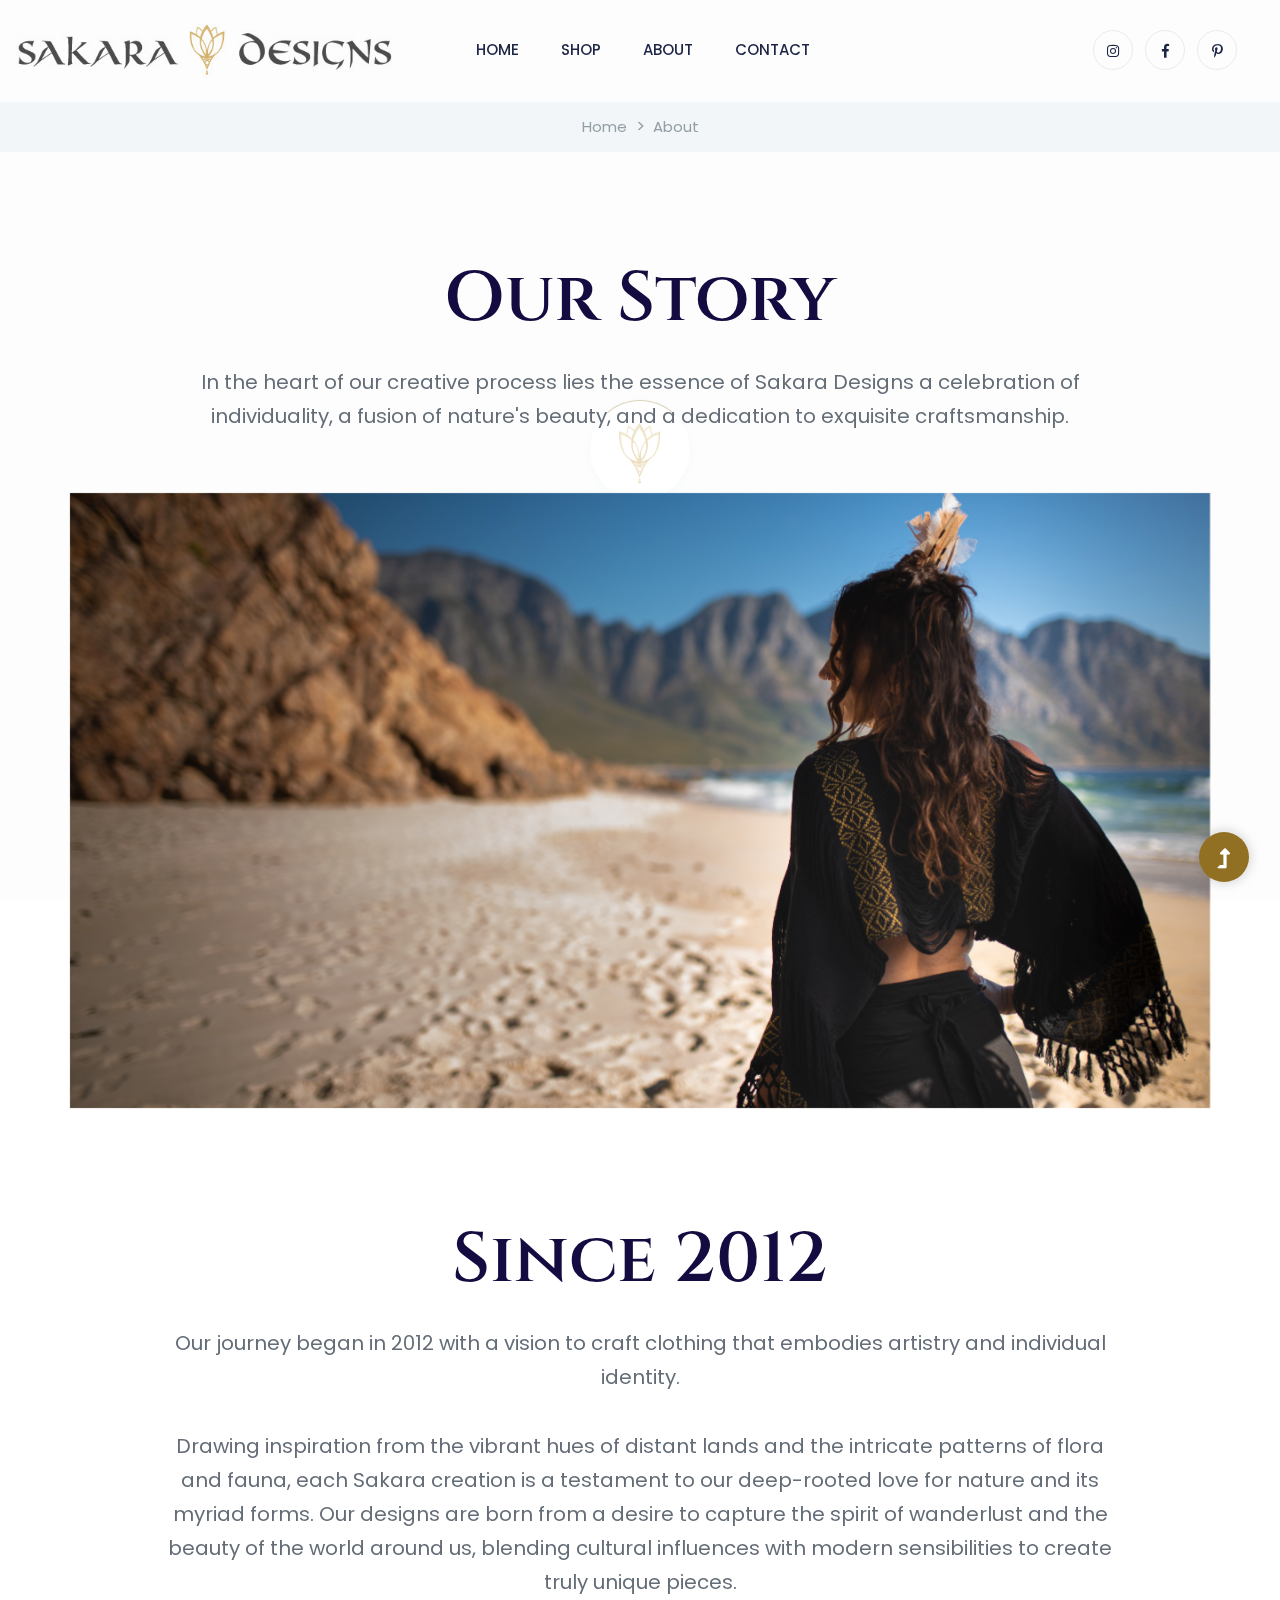
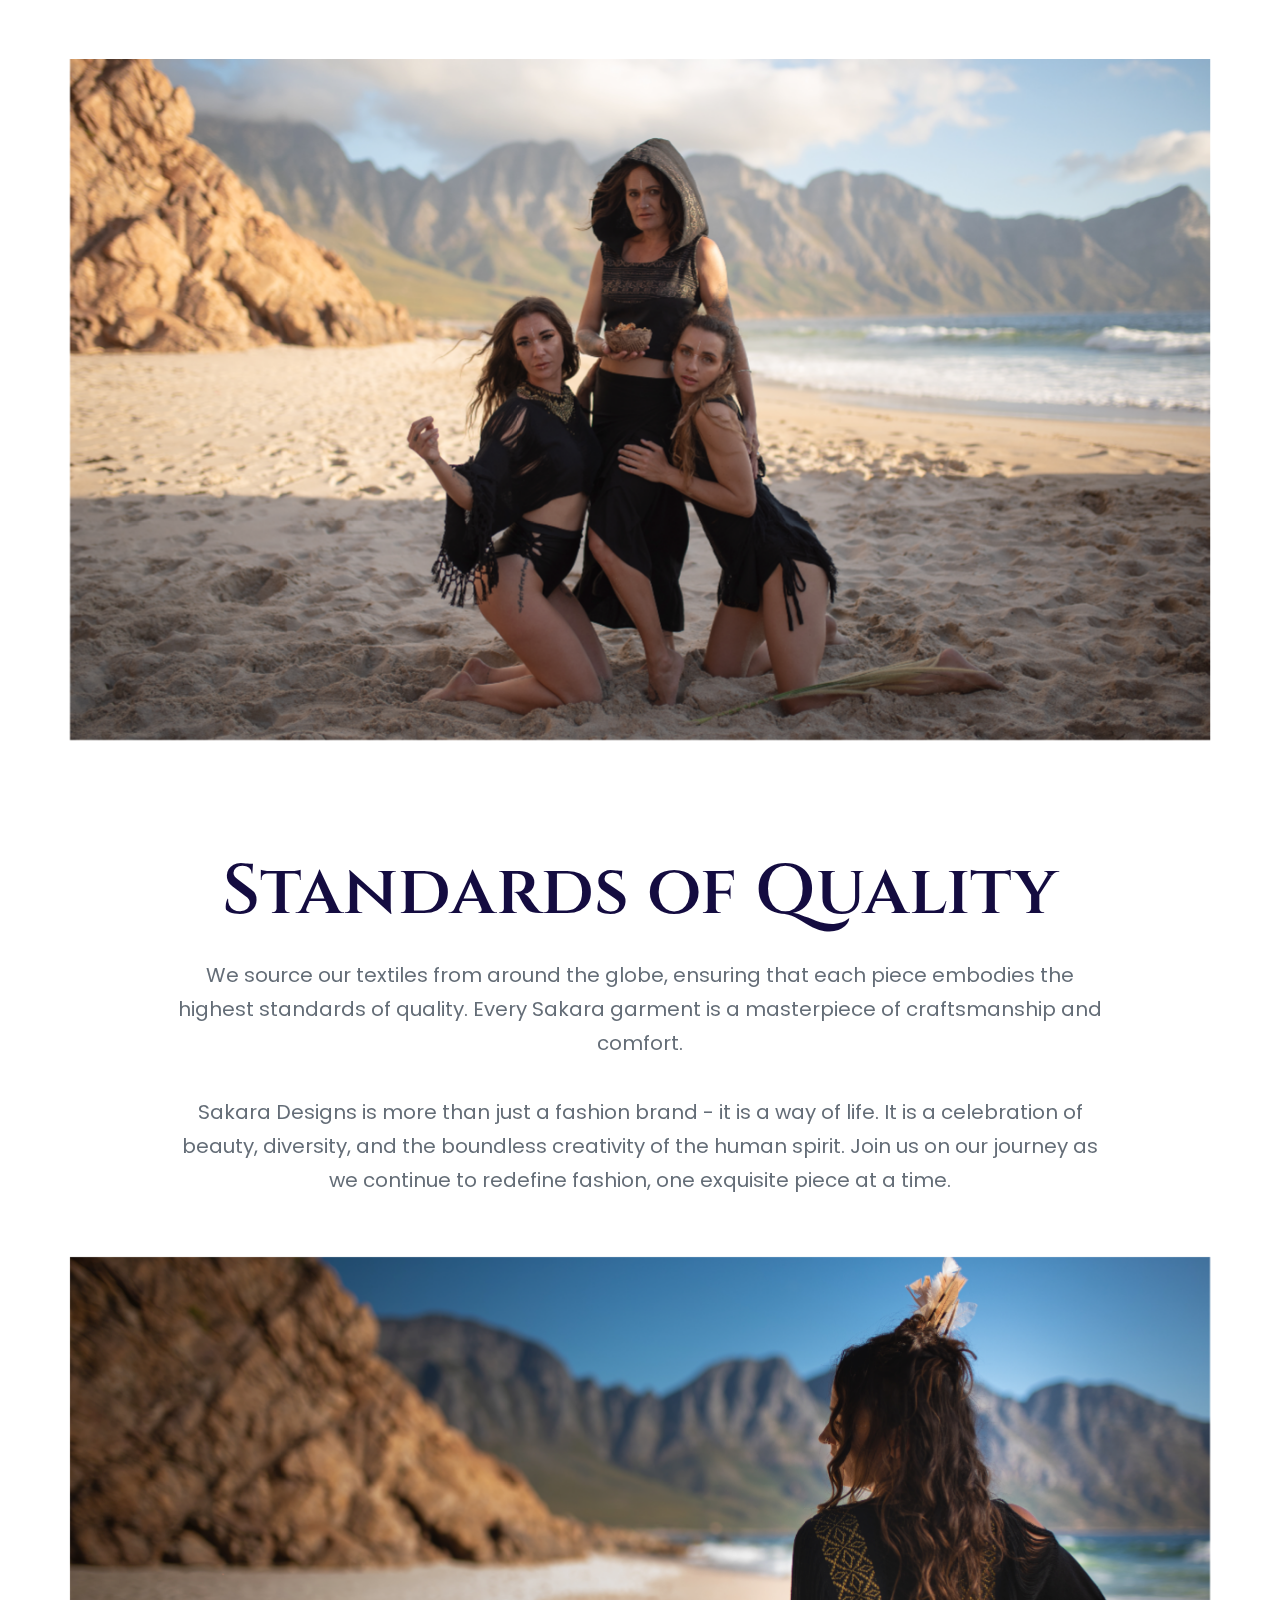
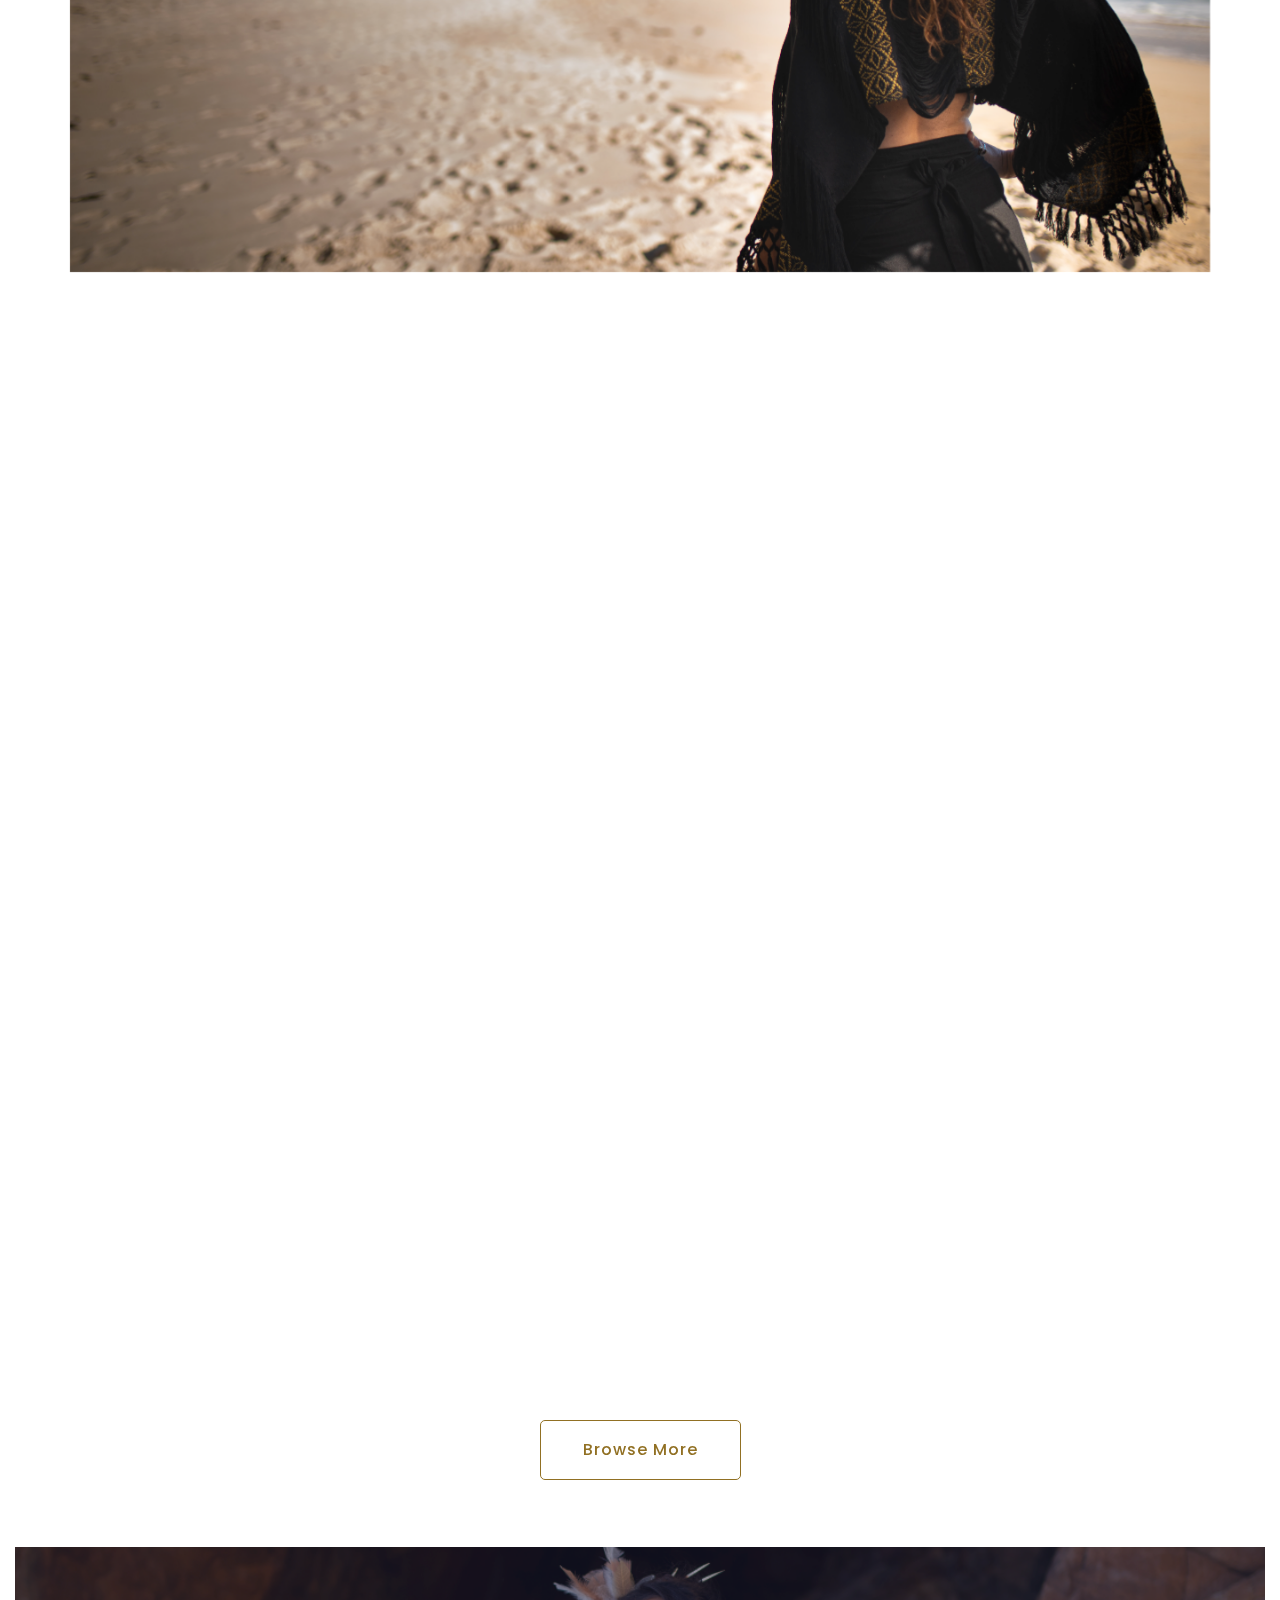
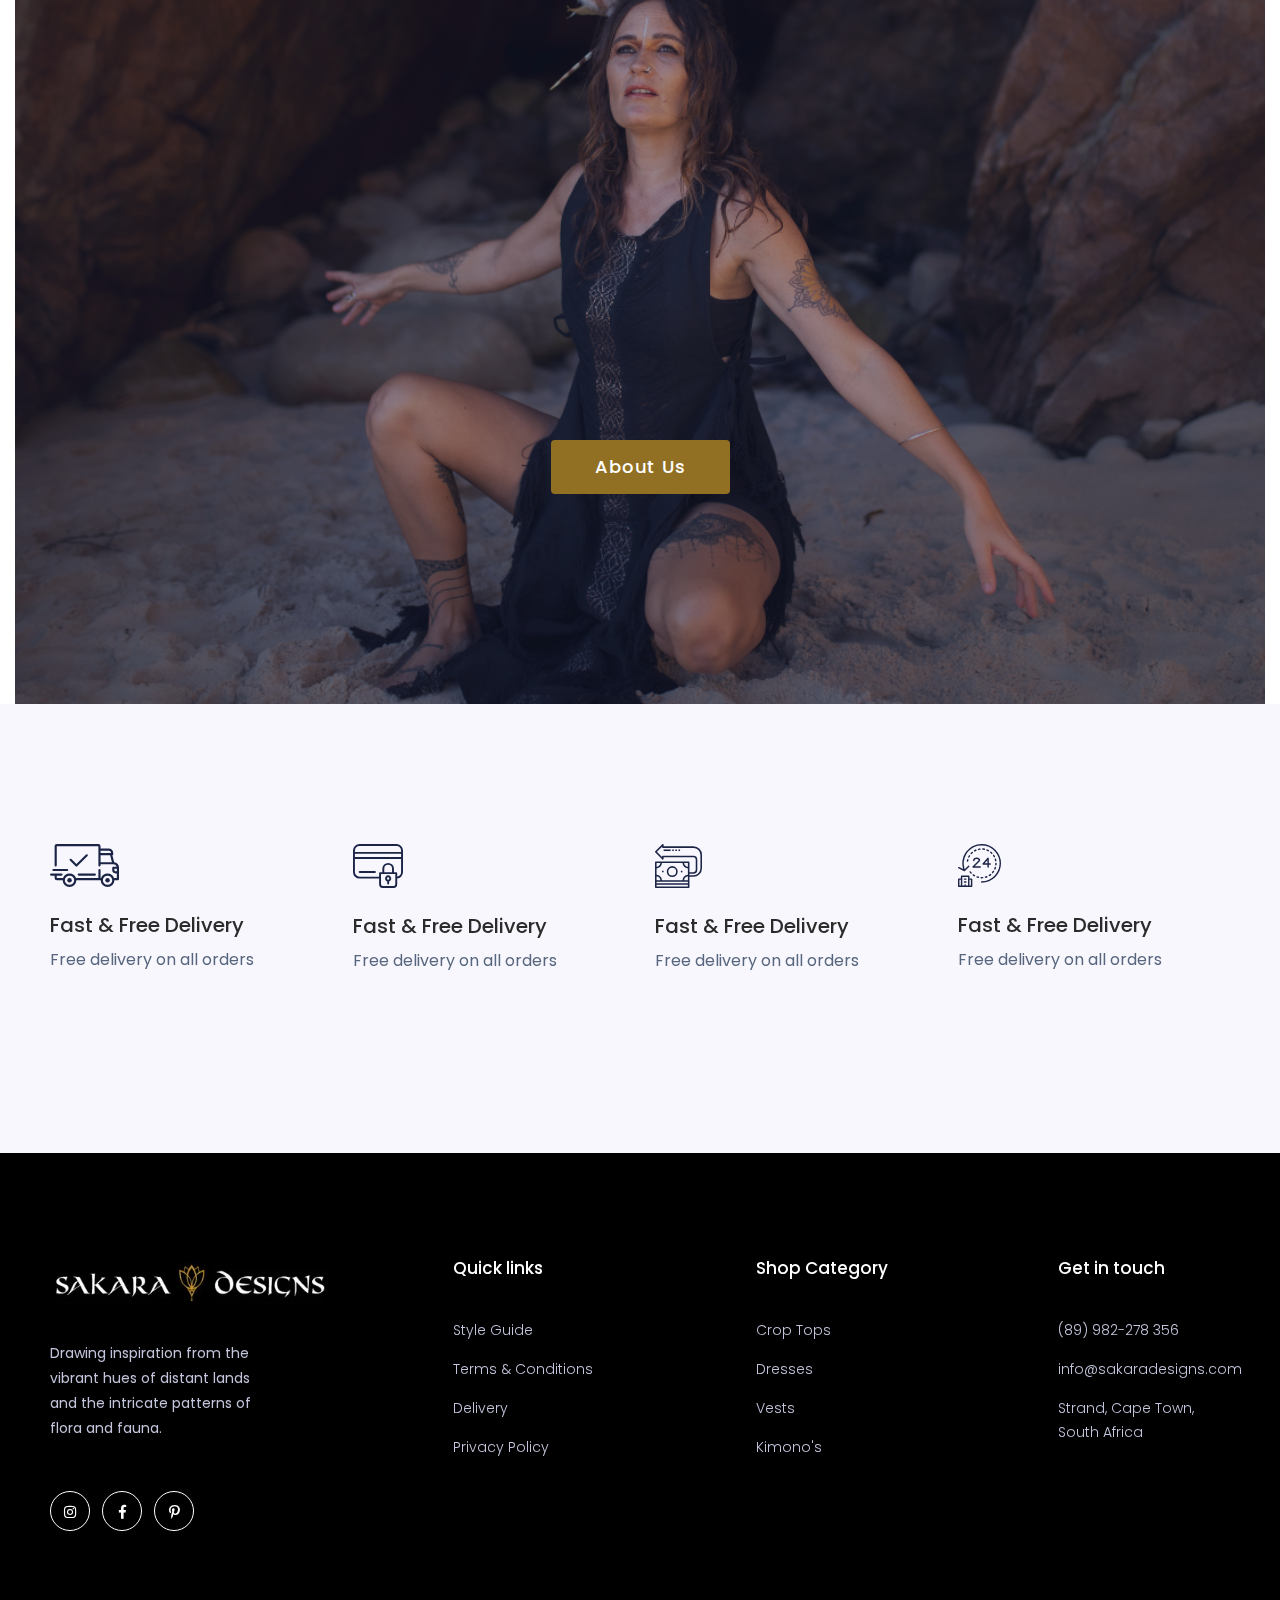
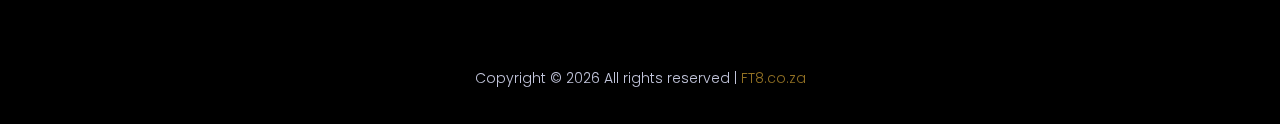
==== commit a3512367: "added the ecwid code" ====
--- a/about.html
+++ b/about.html
@@ -63,7 +63,7 @@
                     <ul id="navigation">
                       <li><a href="index.html">Home</a></li>
                       <li>
-                        <a href="https://www.sakaradesigns.com/shop/">shop</a>
+                        <li><a href="shop.html">shop</a></li>
                       </li>
                       <li><a href="about.html">About</a></li>
                      
@@ -82,6 +82,12 @@
                   <a href="#"><i class="fab fa-pinterest-p"></i></a>
                 </div>
                 <!-- Search Box -->
+                <div class="ec-cart-widget"></div>
+                <div>
+                <script data-cfasync="false" type="text/javascript" src="https://app.ecwid.com/script.js?103161790&data_platform=code&data_date=2024-05-03" charset="utf-8"></script>
+                <script type="text/javascript">Ecwid.init();</script>
+                </div>
+              </div>
               </div>
               <!-- Mobile Menu -->
               <div class="col-12">
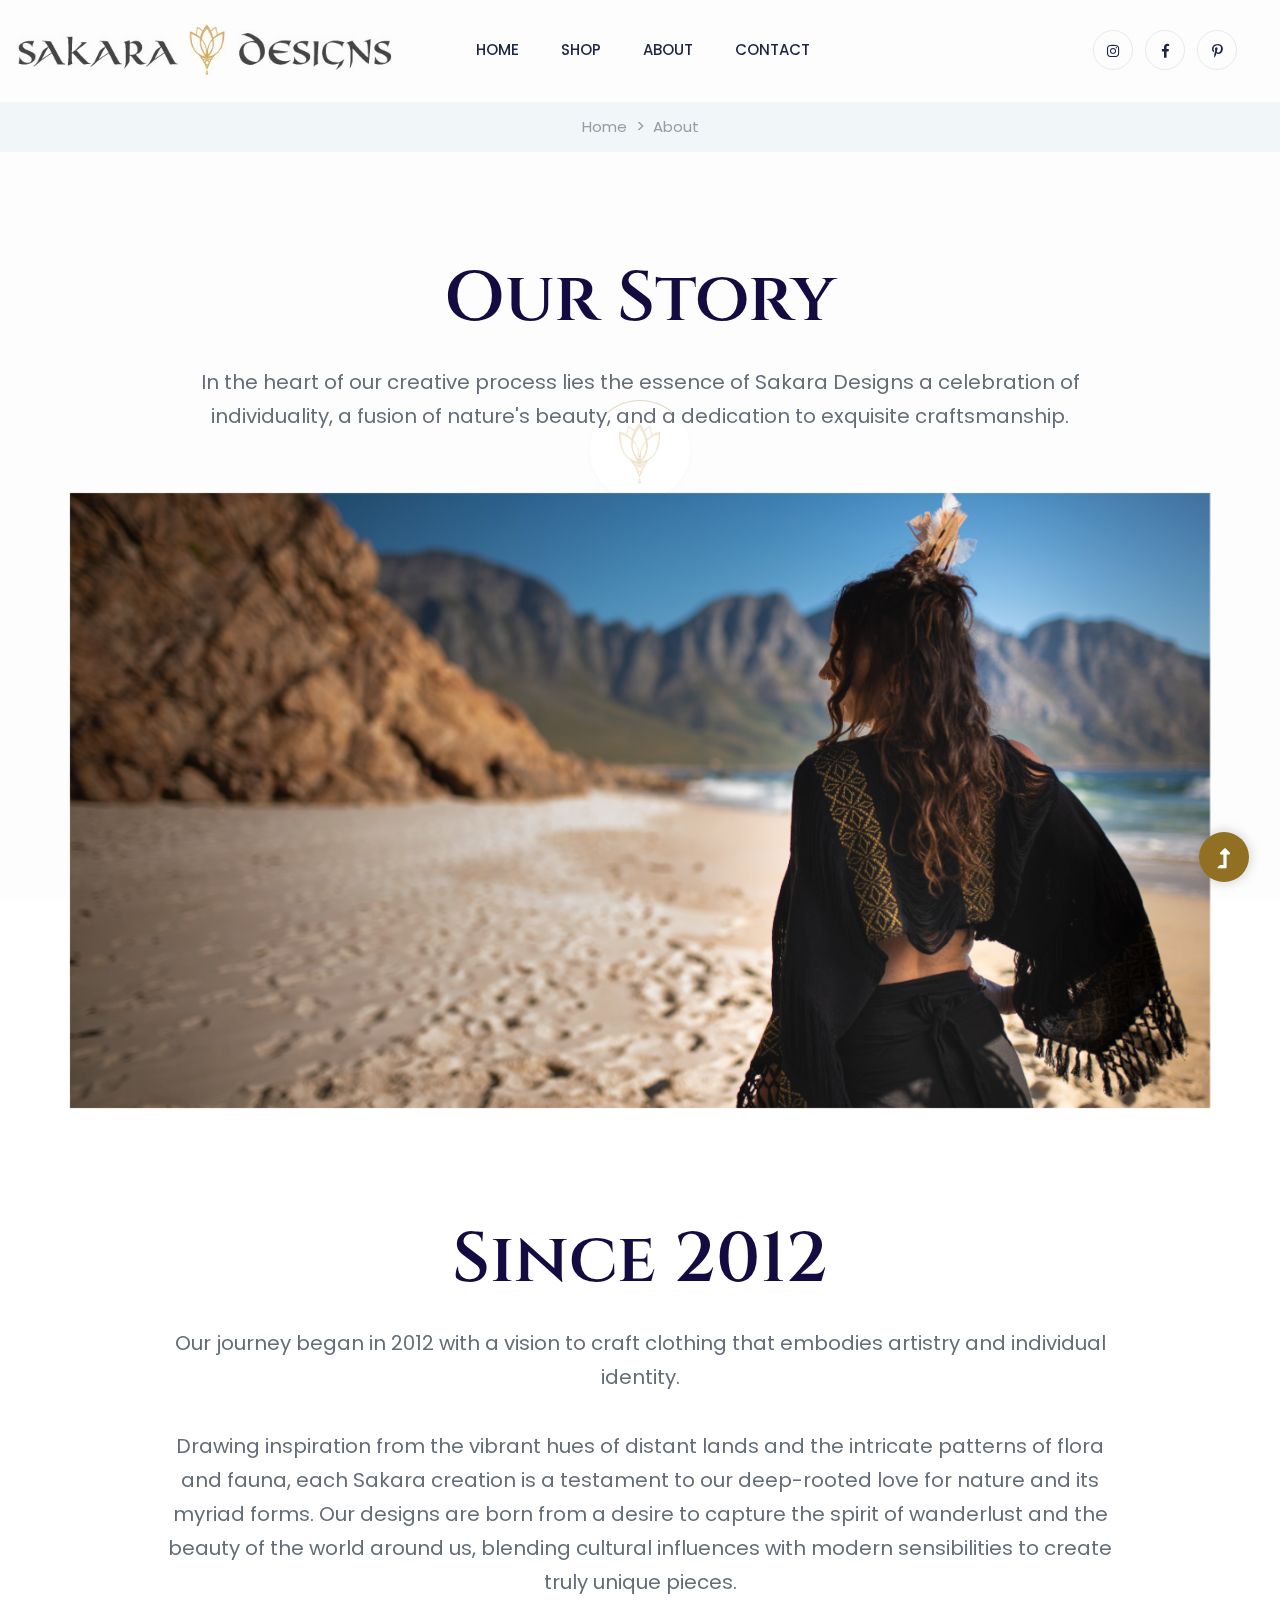
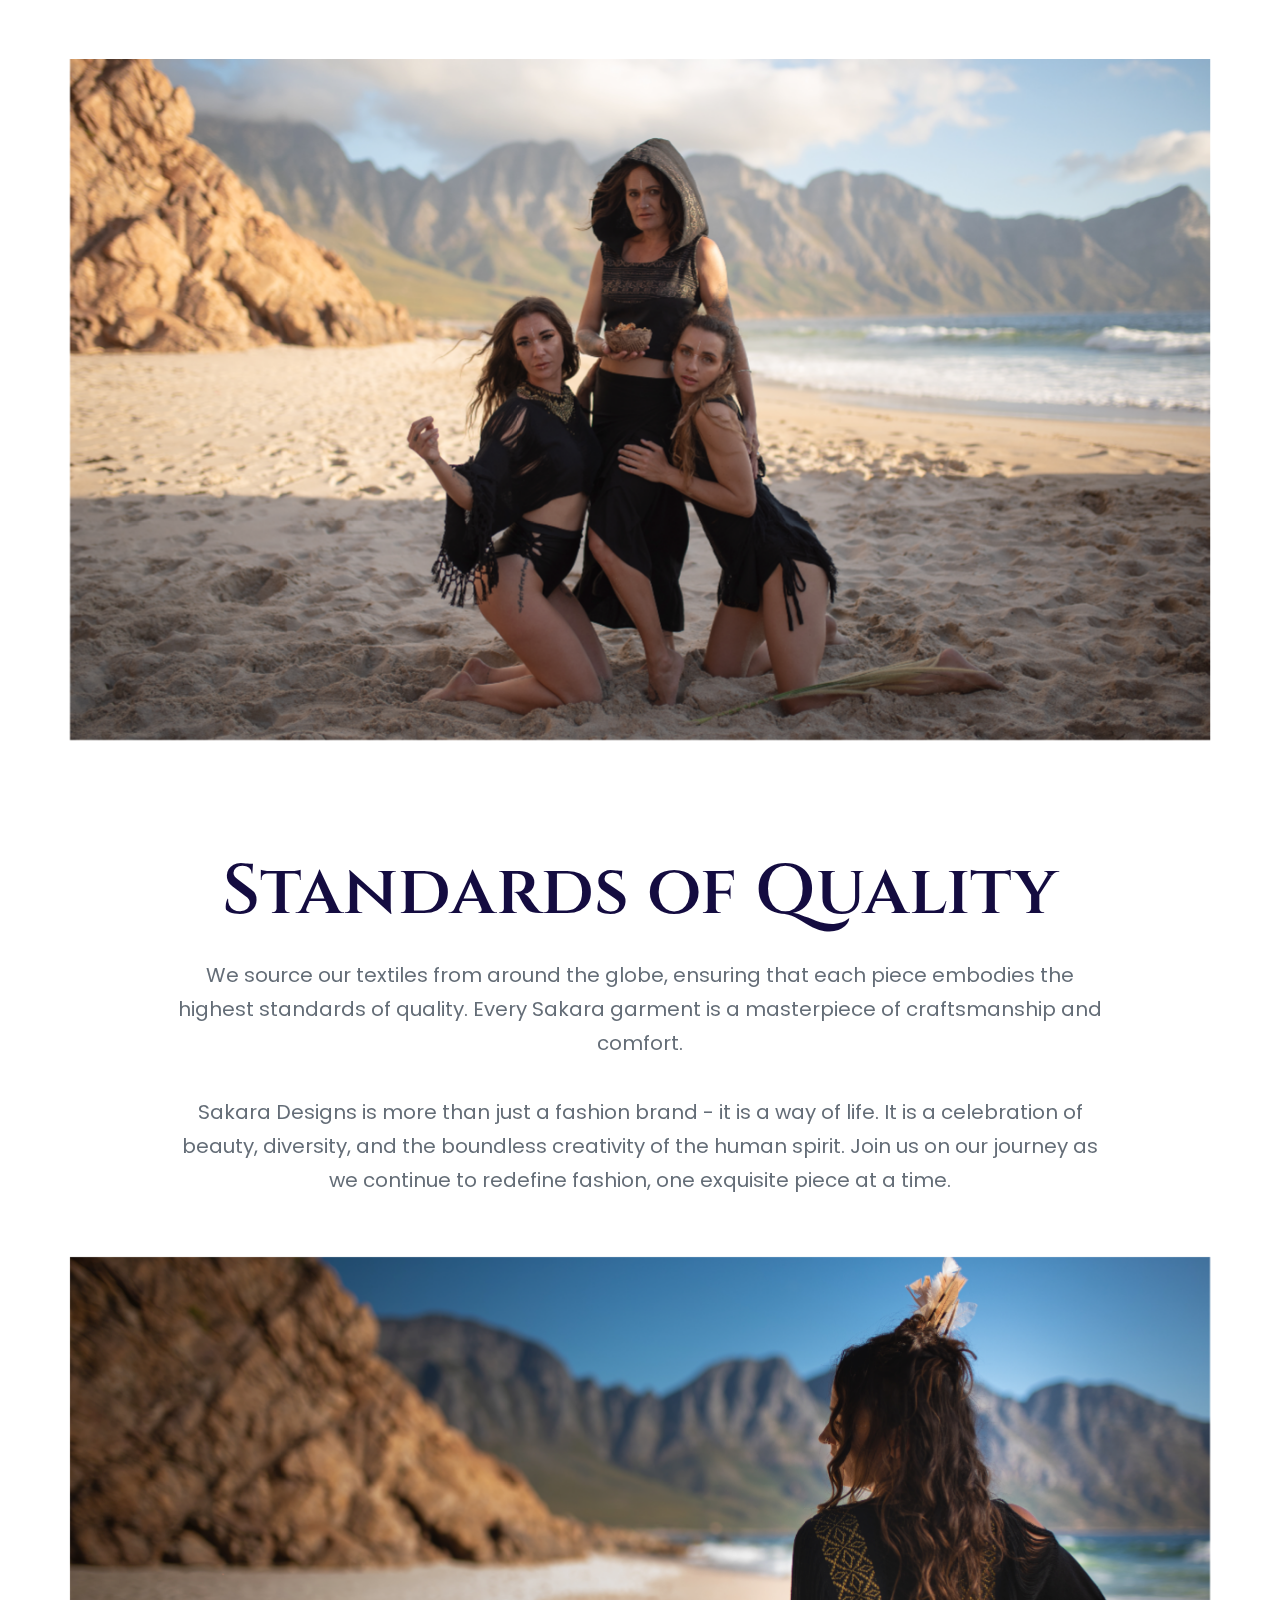
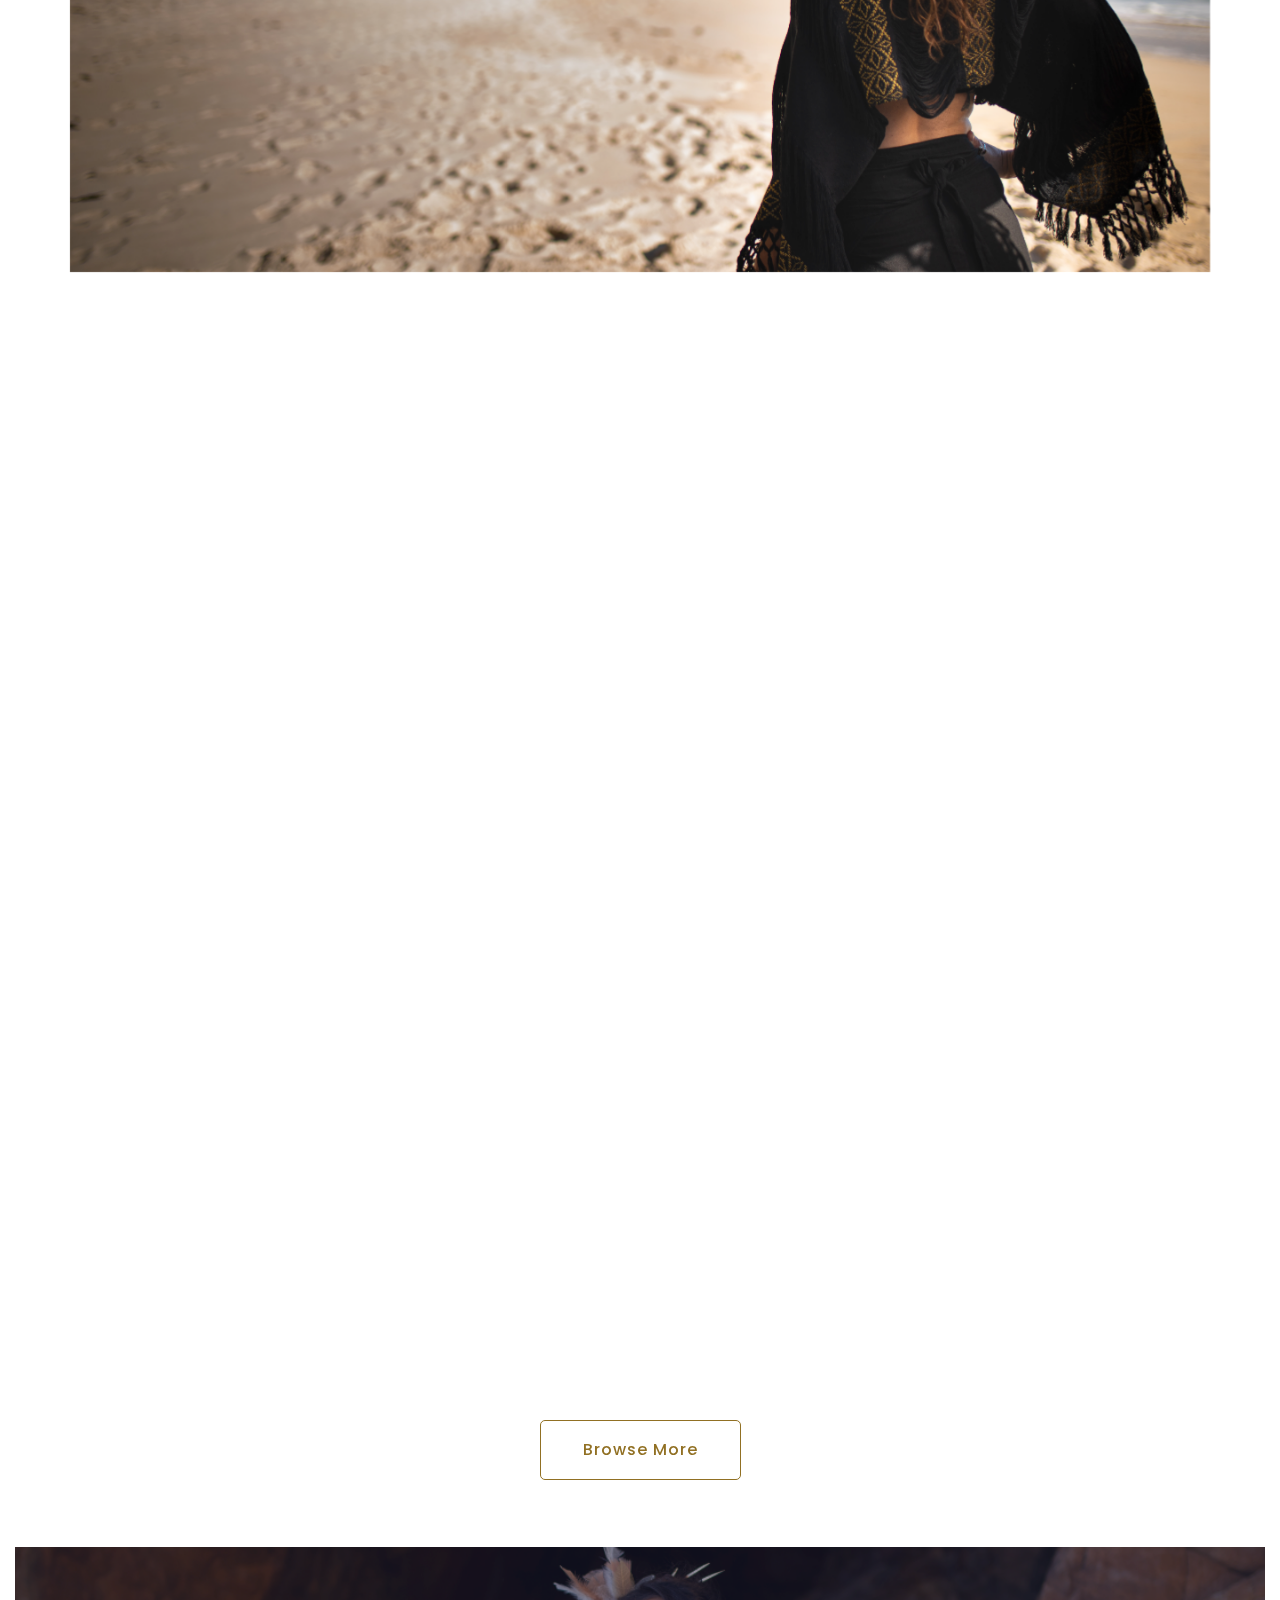
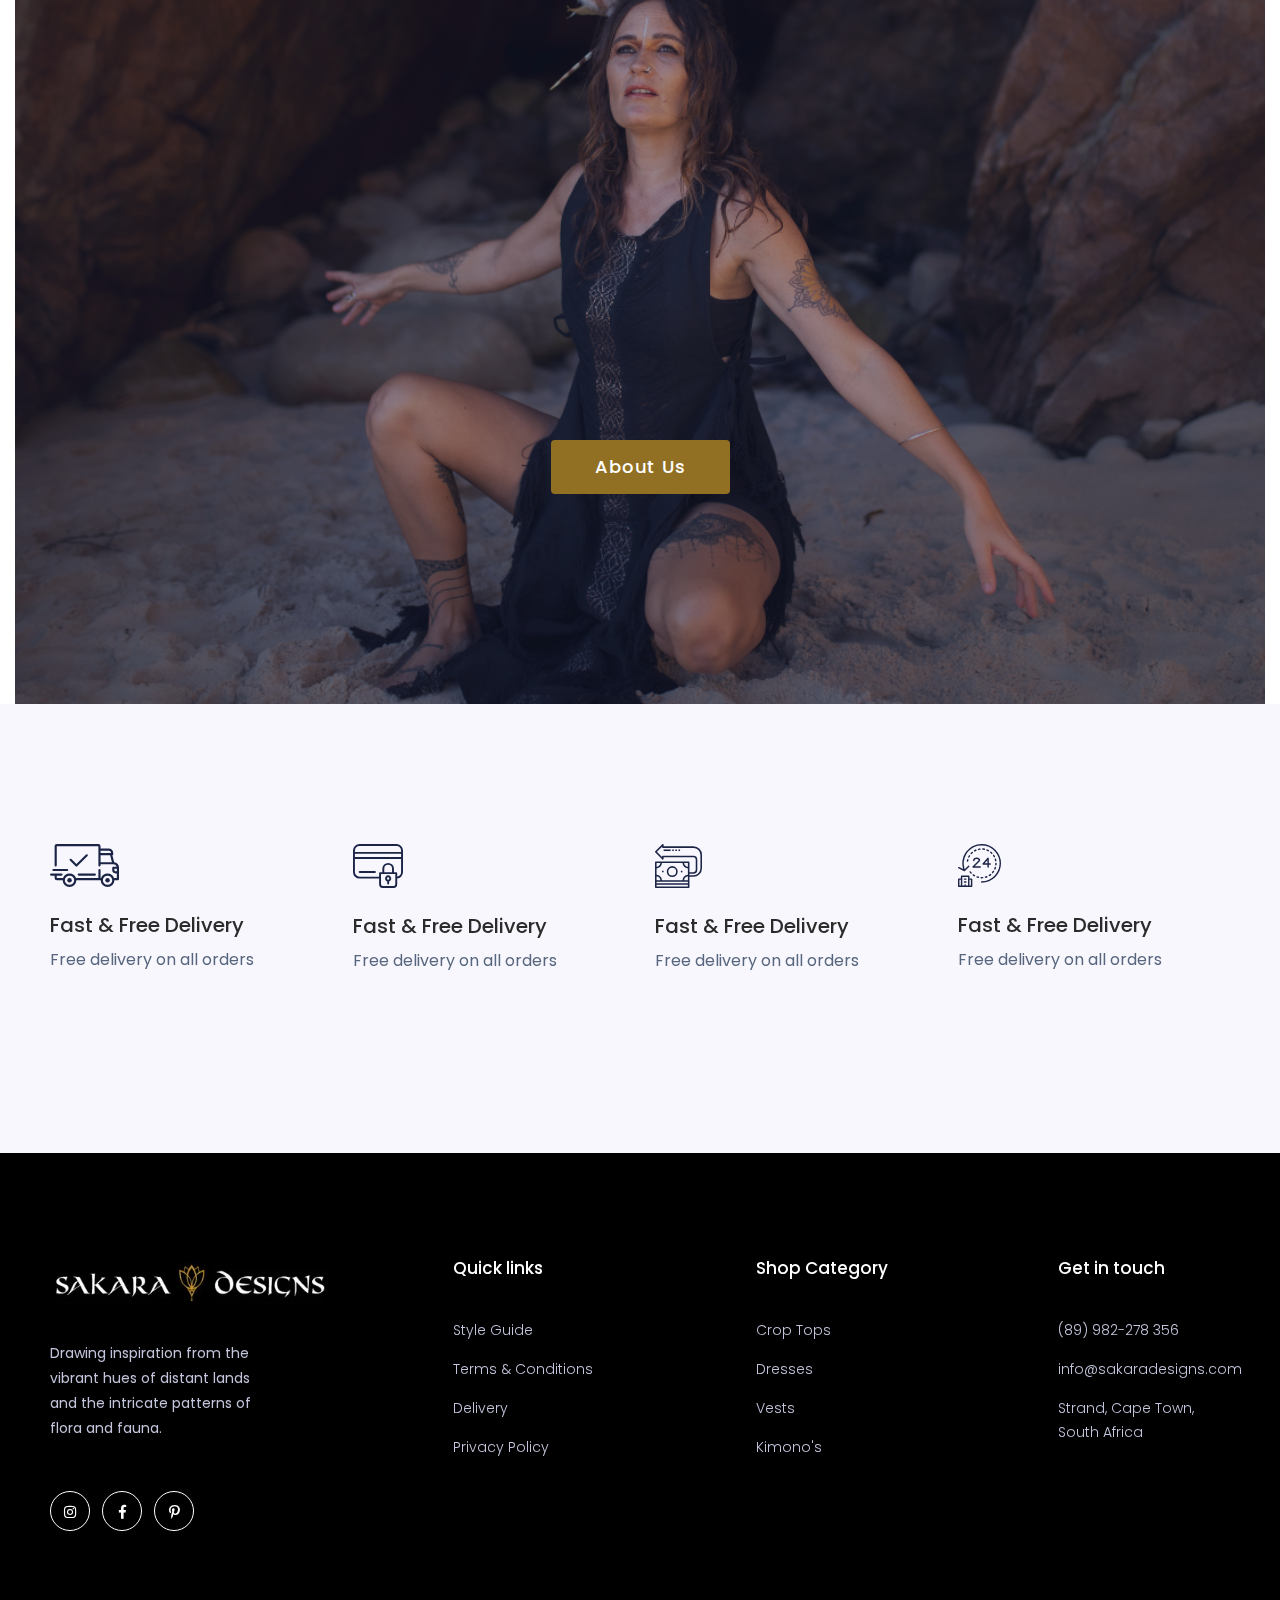
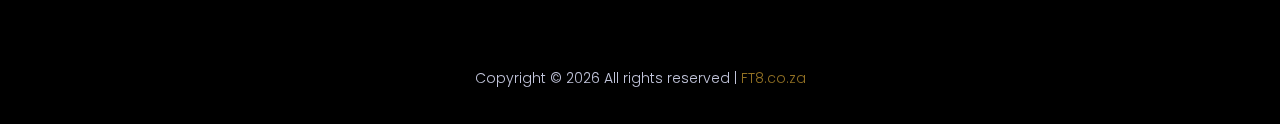
==== commit 2ab845c9: "fixed header" ====
--- a/about.html
+++ b/about.html
@@ -1,5 +1,5 @@
 <!DOCTYPE html>
-<html class="no-js" lang="zxx">
+<html class="" lang="zxx">
   <head>
     <meta charset="utf-8" />
     <meta http-equiv="x-ua-compatible" content="ie=edge" />
